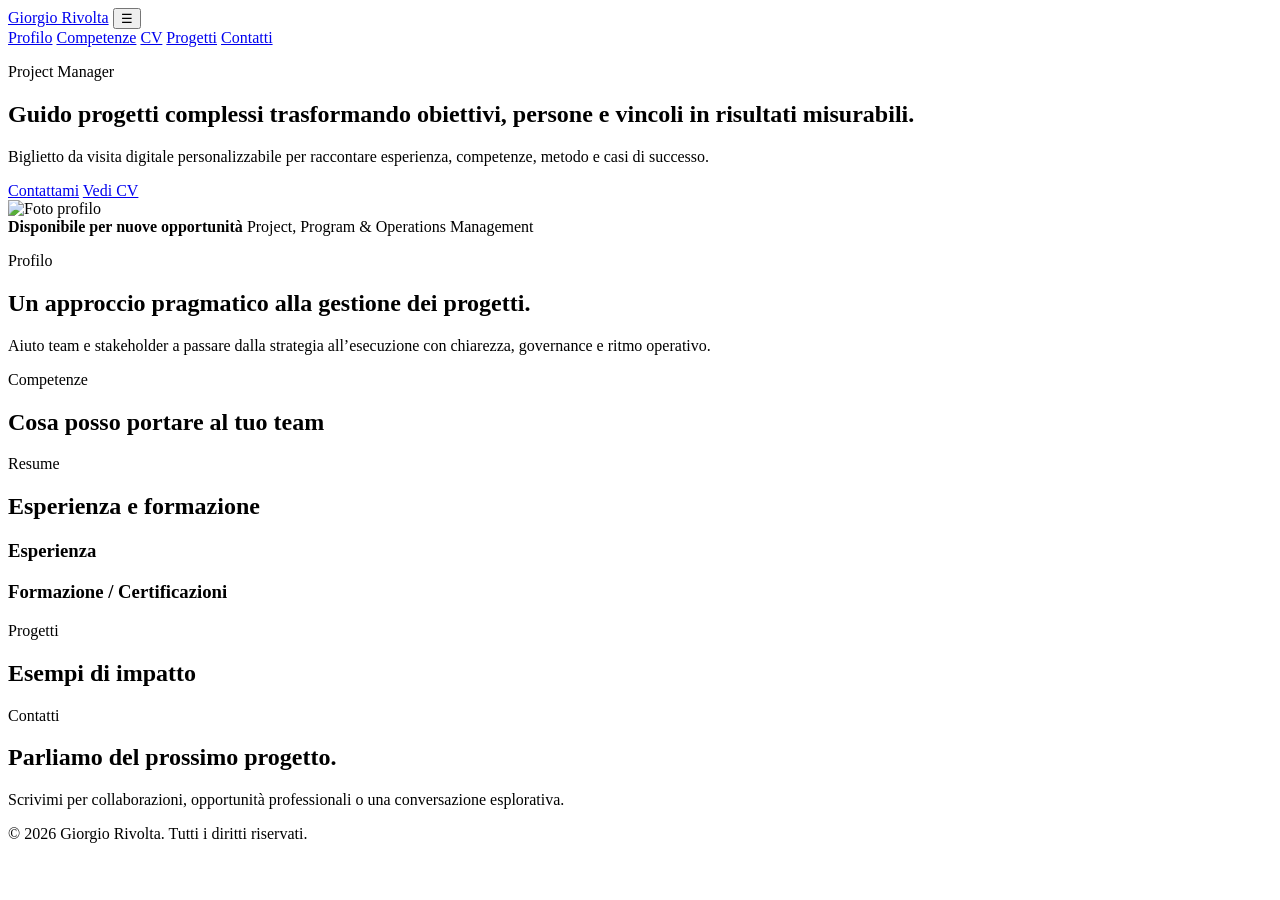
==== index.html @ a48841d0 "index" ====
<!doctype html>
<html lang="it">
<head>
  <meta charset="utf-8" />
  <meta name="viewport" content="width=device-width, initial-scale=1" />
  <meta name="description" content="Portfolio professionale e biglietto da visita digitale." />
  <title>Portfolio Professionale</title>
  <link rel="preconnect" href="https://fonts.googleapis.com">
  <link rel="preconnect" href="https://fonts.gstatic.com" crossorigin>
  <link href="https://fonts.googleapis.com/css2?family=Inter:wght@400;500;600;700;800&display=swap" rel="stylesheet">
  <link rel="stylesheet" href="assets/css/styles.css" />
</head>
<body>
  <header class="site-header">
    <a class="brand" href="#home" data-field="brandName">Giorgio Rivolta</a>
    <button class="nav-toggle" aria-label="Apri menu" aria-expanded="false">☰</button>
    <nav class="nav" aria-label="Navigazione principale">
      <a href="#about">Profilo</a>
      <a href="#services">Competenze</a>
      <a href="#resume">CV</a>
      <a href="#projects">Progetti</a>
      <a href="#contact">Contatti</a>
    </nav>
  </header>

  <main>
    <section id="home" class="hero section">
      <div class="hero-copy reveal">
        <p class="eyebrow" data-field="heroEyebrow">Project Manager</p>
        <h1 data-field="heroTitle">Guido progetti complessi trasformando obiettivi, persone e vincoli in risultati misurabili.</h1>
        <p class="hero-text" data-field="heroText">Biglietto da visita digitale personalizzabile per raccontare esperienza, competenze, metodo e casi di successo.</p>
        <div class="hero-actions">
          <a class="btn primary" href="#contact">Contattami</a>
          <a class="btn secondary" href="#resume">Vedi CV</a>
        </div>
      </div>
      <div class="hero-card reveal">
        <img id="profileImage" src="assets/img/profile.svg" alt="Foto profilo" />
        <div>
          <strong data-field="heroCardTitle">Disponibile per nuove opportunità</strong>
          <span data-field="heroCardSubtitle">Project, Program & Operations Management</span>
        </div>
      </div>
    </section>

    <section id="about" class="section split">
      <div class="section-heading reveal">
        <p class="eyebrow">Profilo</p>
        <h2 data-field="aboutTitle">Un approccio pragmatico alla gestione dei progetti.</h2>
      </div>
      <div class="content-card reveal">
        <p data-field="aboutText">Aiuto team e stakeholder a passare dalla strategia all’esecuzione con chiarezza, governance e ritmo operativo.</p>
        <div class="stats" id="stats"></div>
      </div>
    </section>

    <section id="services" class="section">
      <div class="section-heading center reveal">
        <p class="eyebrow">Competenze</p>
        <h2 data-field="servicesTitle">Cosa posso portare al tuo team</h2>
      </div>
      <div class="grid cards" id="servicesGrid"></div>
    </section>

    <section id="resume" class="section resume-section">
      <div class="section-heading center reveal">
        <p class="eyebrow">Resume</p>
        <h2 data-field="resumeTitle">Esperienza e formazione</h2>
      </div>
      <div class="resume-layout">
        <div>
          <h3>Esperienza</h3>
          <div class="timeline" id="experienceList"></div>
        </div>
        <div>
          <h3>Formazione / Certificazioni</h3>
          <div class="timeline" id="educationList"></div>
        </div>
      </div>
    </section>

    <section id="projects" class="section">
      <div class="section-heading center reveal">
        <p class="eyebrow">Progetti</p>
        <h2 data-field="projectsTitle">Esempi di impatto</h2>
      </div>
      <div class="grid project-grid" id="projectsGrid"></div>
    </section>

    <section id="contact" class="section contact-section">
      <div class="contact-card reveal">
        <p class="eyebrow">Contatti</p>
        <h2 data-field="contactTitle">Parliamo del prossimo progetto.</h2>
        <p data-field="contactText">Scrivimi per collaborazioni, opportunità professionali o una conversazione esplorativa.</p>
        <div class="contact-links" id="contactLinks"></div>
      </div>
    </section>
  </main>

  <footer>
    <span data-field="footerText">© 2026 Giorgio Rivolta. Tutti i diritti riservati.</span>
  </footer>

  <script src="assets/js/data.js"></script>
  <script src="assets/js/app.js"></script>
</body>
</html>
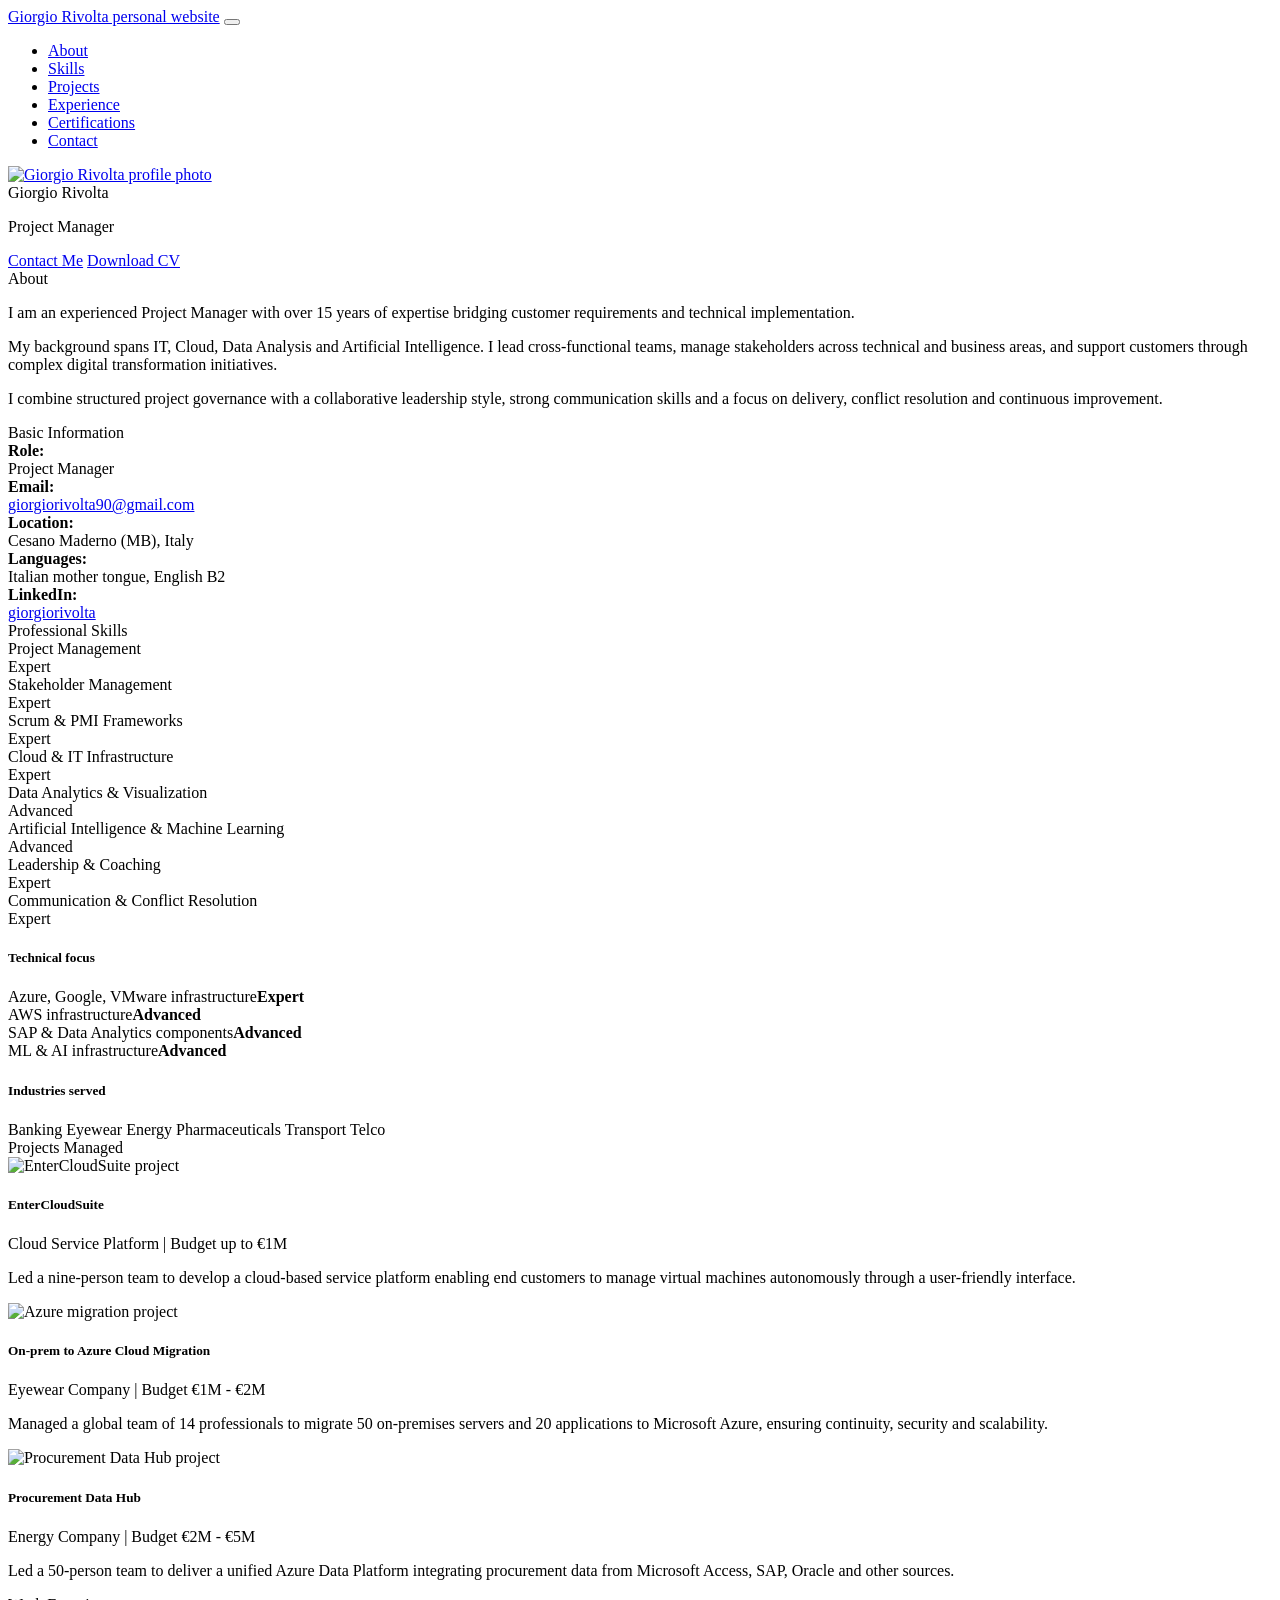
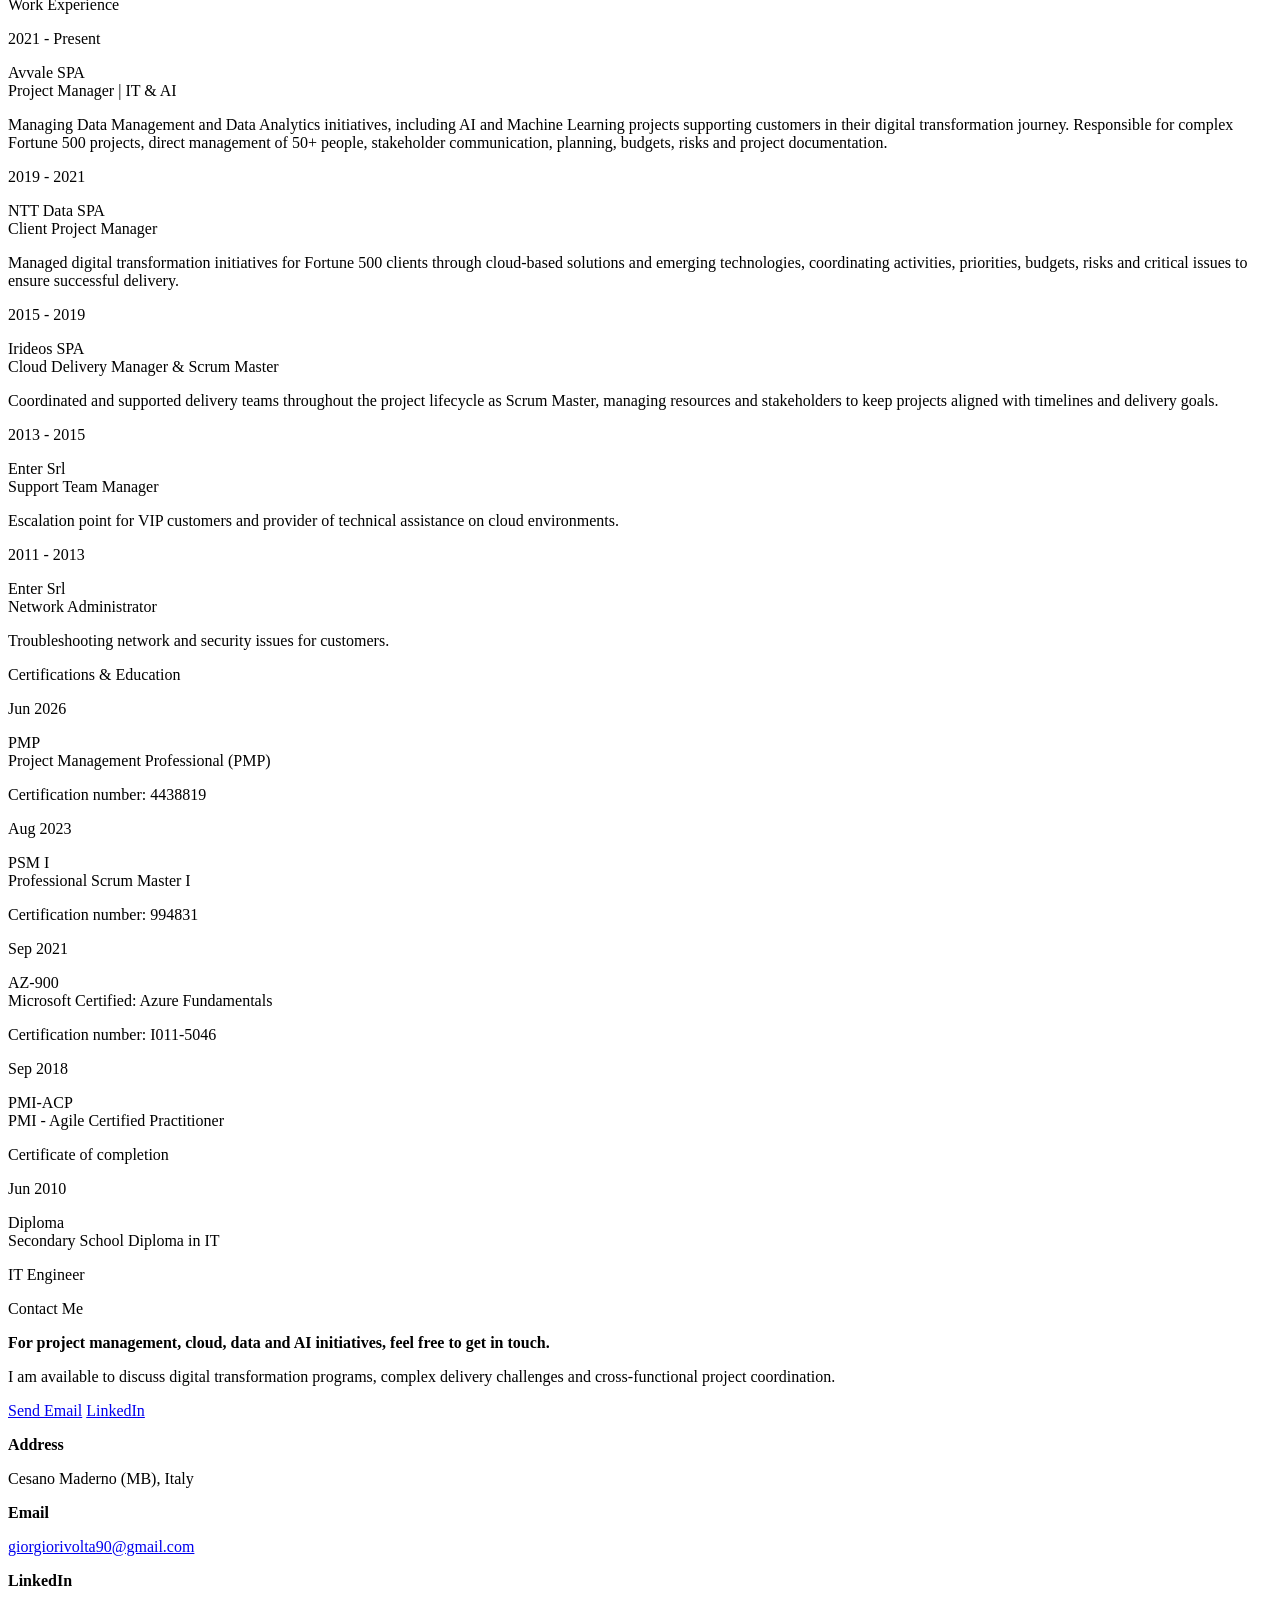
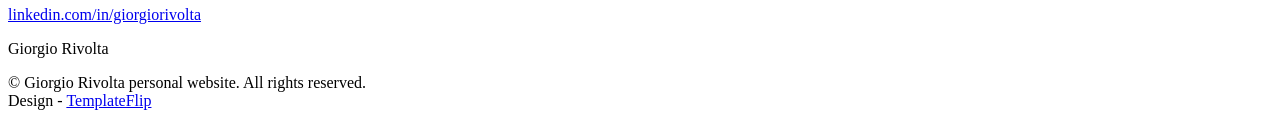
==== commit b02120eb: "Add files via upload" ====
--- a/index.html
+++ b/index.html
@@ -1,107 +1,248 @@
-<!doctype html>
-<html lang="it">
-<head>
-  <meta charset="utf-8" />
-  <meta name="viewport" content="width=device-width, initial-scale=1" />
-  <meta name="description" content="Portfolio professionale e biglietto da visita digitale." />
-  <title>Portfolio Professionale</title>
-  <link rel="preconnect" href="https://fonts.googleapis.com">
-  <link rel="preconnect" href="https://fonts.gstatic.com" crossorigin>
-  <link href="https://fonts.googleapis.com/css2?family=Inter:wght@400;500;600;700;800&display=swap" rel="stylesheet">
-  <link rel="stylesheet" href="assets/css/styles.css" />
-</head>
-<body>
-  <header class="site-header">
-    <a class="brand" href="#home" data-field="brandName">Giorgio Rivolta</a>
-    <button class="nav-toggle" aria-label="Apri menu" aria-expanded="false">☰</button>
-    <nav class="nav" aria-label="Navigazione principale">
-      <a href="#about">Profilo</a>
-      <a href="#services">Competenze</a>
-      <a href="#resume">CV</a>
-      <a href="#projects">Progetti</a>
-      <a href="#contact">Contatti</a>
-    </nav>
-  </header>
-
-  <main>
-    <section id="home" class="hero section">
-      <div class="hero-copy reveal">
-        <p class="eyebrow" data-field="heroEyebrow">Project Manager</p>
-        <h1 data-field="heroTitle">Guido progetti complessi trasformando obiettivi, persone e vincoli in risultati misurabili.</h1>
-        <p class="hero-text" data-field="heroText">Biglietto da visita digitale personalizzabile per raccontare esperienza, competenze, metodo e casi di successo.</p>
-        <div class="hero-actions">
-          <a class="btn primary" href="#contact">Contattami</a>
-          <a class="btn secondary" href="#resume">Vedi CV</a>
-        </div>
-      </div>
-      <div class="hero-card reveal">
-        <img id="profileImage" src="assets/img/profile.svg" alt="Foto profilo" />
-        <div>
-          <strong data-field="heroCardTitle">Disponibile per nuove opportunità</strong>
-          <span data-field="heroCardSubtitle">Project, Program & Operations Management</span>
-        </div>
-      </div>
-    </section>
-
-    <section id="about" class="section split">
-      <div class="section-heading reveal">
-        <p class="eyebrow">Profilo</p>
-        <h2 data-field="aboutTitle">Un approccio pragmatico alla gestione dei progetti.</h2>
-      </div>
-      <div class="content-card reveal">
-        <p data-field="aboutText">Aiuto team e stakeholder a passare dalla strategia all’esecuzione con chiarezza, governance e ritmo operativo.</p>
-        <div class="stats" id="stats"></div>
-      </div>
-    </section>
-
-    <section id="services" class="section">
-      <div class="section-heading center reveal">
-        <p class="eyebrow">Competenze</p>
-        <h2 data-field="servicesTitle">Cosa posso portare al tuo team</h2>
-      </div>
-      <div class="grid cards" id="servicesGrid"></div>
-    </section>
-
-    <section id="resume" class="section resume-section">
-      <div class="section-heading center reveal">
-        <p class="eyebrow">Resume</p>
-        <h2 data-field="resumeTitle">Esperienza e formazione</h2>
-      </div>
-      <div class="resume-layout">
-        <div>
-          <h3>Esperienza</h3>
-          <div class="timeline" id="experienceList"></div>
-        </div>
-        <div>
-          <h3>Formazione / Certificazioni</h3>
-          <div class="timeline" id="educationList"></div>
-        </div>
-      </div>
-    </section>
-
-    <section id="projects" class="section">
-      <div class="section-heading center reveal">
-        <p class="eyebrow">Progetti</p>
-        <h2 data-field="projectsTitle">Esempi di impatto</h2>
-      </div>
-      <div class="grid project-grid" id="projectsGrid"></div>
-    </section>
-
-    <section id="contact" class="section contact-section">
-      <div class="contact-card reveal">
-        <p class="eyebrow">Contatti</p>
-        <h2 data-field="contactTitle">Parliamo del prossimo progetto.</h2>
-        <p data-field="contactText">Scrivimi per collaborazioni, opportunità professionali o una conversazione esplorativa.</p>
-        <div class="contact-links" id="contactLinks"></div>
-      </div>
-    </section>
-  </main>
-
-  <footer>
-    <span data-field="footerText">© 2026 Giorgio Rivolta. Tutti i diritti riservati.</span>
-  </footer>
-
-  <script src="assets/js/data.js"></script>
-  <script src="assets/js/app.js"></script>
-</body>
+<!DOCTYPE html>
+<html lang="en-US">
+  <head>
+    <meta charset="UTF-8">
+    <meta http-equiv="X-UA-Compatible" content="IE=edge">
+    <meta name="viewport" content="width=device-width, initial-scale=1">
+    <title>Giorgio Rivolta personal website</title>
+    <meta name="description" content="Personal website and CV of Giorgio Rivolta, Project Manager with expertise in IT, Cloud, Data Analytics and AI projects.">
+    <link href="https://fonts.googleapis.com/css?family=Montserrat:400,700,200" rel="stylesheet">
+    <link href="https://maxcdn.bootstrapcdn.com/font-awesome/latest/css/font-awesome.min.css" rel="stylesheet">
+    <link href="css/aos.css?ver=1.1.0" rel="stylesheet">
+    <link href="css/bootstrap.min.css?ver=1.1.0" rel="stylesheet">
+    <link href="css/main.css?ver=1.1.0" rel="stylesheet">
+    <noscript>
+      <style type="text/css">
+        [data-aos] { opacity: 1 !important; transform: translate(0) scale(1) !important; }
+      </style>
+    </noscript>
+  </head>
+  <body id="top">
+    <header>
+      <div class="profile-page sidebar-collapse">
+        <nav class="navbar navbar-expand-lg fixed-top navbar-transparent bg-primary" color-on-scroll="400">
+          <div class="container">
+            <div class="navbar-translate"><a class="navbar-brand" href="#" rel="tooltip">Giorgio Rivolta personal website</a>
+              <button class="navbar-toggler navbar-toggler" type="button" data-toggle="collapse" data-target="#navigation" aria-controls="navigation" aria-expanded="false" aria-label="Toggle navigation"><span class="navbar-toggler-bar bar1"></span><span class="navbar-toggler-bar bar2"></span><span class="navbar-toggler-bar bar3"></span></button>
+            </div>
+            <div class="collapse navbar-collapse justify-content-end" id="navigation">
+              <ul class="navbar-nav">
+                <li class="nav-item"><a class="nav-link smooth-scroll" href="#about">About</a></li>
+                <li class="nav-item"><a class="nav-link smooth-scroll" href="#skill">Skills</a></li>
+                <li class="nav-item"><a class="nav-link smooth-scroll" href="#portfolio">Projects</a></li>
+                <li class="nav-item"><a class="nav-link smooth-scroll" href="#experience">Experience</a></li>
+                <li class="nav-item"><a class="nav-link smooth-scroll" href="#education">Certifications</a></li>
+                <li class="nav-item"><a class="nav-link smooth-scroll" href="#contact">Contact</a></li>
+              </ul>
+            </div>
+          </div>
+        </nav>
+      </div>
+    </header>
+    <div class="page-content">
+      <div>
+<div class="profile-page">
+  <div class="wrapper">
+    <div class="page-header page-header-small" filter-color="blue">
+      <div class="page-header-image" data-parallax="true" style="background-image: url('images/cc-bg-1.jpg')"></div>
+      <div class="container">
+        <div class="content-center">
+          <div class="cc-profile-image"><a href="https://www.linkedin.com/in/giorgiorivolta/" target="_blank"><img src="images/giorgio-rivolta-profile.png" alt="Giorgio Rivolta profile photo"/></a></div>
+          <div class="h2 title">Giorgio Rivolta</div>
+          <p class="category text-white">Project Manager</p>
+          <a class="btn btn-primary smooth-scroll mr-2" href="#contact" data-aos="zoom-in" data-aos-anchor="data-aos-anchor">Contact Me</a>
+          <a class="btn btn-primary" href="cv/CV_GiorgioRivolta.pdf" target="_blank" data-aos="zoom-in" data-aos-anchor="data-aos-anchor">Download CV</a>
+        </div>
+      </div>
+      <div class="section">
+        <div class="container">
+          <div class="button-container">
+            <a class="btn btn-default btn-round btn-lg btn-icon" href="https://www.linkedin.com/in/giorgiorivolta/" target="_blank" rel="tooltip" title="LinkedIn"><i class="fa fa-linkedin"></i></a>
+          </div>
+        </div>
+      </div>
+    </div>
+  </div>
+</div>
+<div class="section" id="about">
+  <div class="container">
+    <div class="card" data-aos="fade-up" data-aos-offset="10">
+      <div class="row">
+        <div class="col-lg-6 col-md-12">
+          <div class="card-body">
+            <div class="h4 mt-0 title">About</div>
+            <p>I am an experienced Project Manager with over 15 years of expertise bridging customer requirements and technical implementation.</p>
+            <p>My background spans IT, Cloud, Data Analysis and Artificial Intelligence. I lead cross-functional teams, manage stakeholders across technical and business areas, and support customers through complex digital transformation initiatives.</p>
+            <p>I combine structured project governance with a collaborative leadership style, strong communication skills and a focus on delivery, conflict resolution and continuous improvement.</p>
+          </div>
+        </div>
+        <div class="col-lg-6 col-md-12">
+          <div class="card-body">
+            <div class="h4 mt-0 title">Basic Information</div>
+            <div class="row"><div class="col-sm-4"><strong class="text-uppercase">Role:</strong></div><div class="col-sm-8">Project Manager</div></div>
+            <div class="row mt-3"><div class="col-sm-4"><strong class="text-uppercase">Email:</strong></div><div class="col-sm-8"><a href="mailto:giorgiorivolta90@gmail.com">giorgiorivolta90@gmail.com</a></div></div>
+            <div class="row mt-3"><div class="col-sm-4"><strong class="text-uppercase">Location:</strong></div><div class="col-sm-8">Cesano Maderno (MB), Italy</div></div>
+            <div class="row mt-3"><div class="col-sm-4"><strong class="text-uppercase">Languages:</strong></div><div class="col-sm-8">Italian mother tongue, English B2</div></div>
+            <div class="row mt-3"><div class="col-sm-4"><strong class="text-uppercase">LinkedIn:</strong></div><div class="col-sm-8"><a href="https://www.linkedin.com/in/giorgiorivolta/" target="_blank">giorgiorivolta</a></div></div>
+          </div>
+        </div>
+      </div>
+    </div>
+  </div>
+</div>
+<div class="section" id="skill">
+  <div class="container">
+    <div class="h4 text-center mb-4 title">Professional Skills</div>
+    <div class="card" data-aos="fade-up" data-aos-anchor-placement="top-bottom">
+      <div class="card-body">
+        <div class="row">
+          <div class="col-md-6"><div class="progress-container progress-primary"><span class="progress-badge">Project Management</span><div class="progress"><div class="progress-bar progress-bar-primary" data-aos="progress-full" data-aos-offset="10" data-aos-duration="2000" role="progressbar" aria-valuenow="95" aria-valuemin="0" aria-valuemax="100" style="width: 95%;"></div><span class="progress-value">Expert</span></div></div></div>
+          <div class="col-md-6"><div class="progress-container progress-primary"><span class="progress-badge">Stakeholder Management</span><div class="progress"><div class="progress-bar progress-bar-primary" data-aos="progress-full" data-aos-offset="10" data-aos-duration="2000" role="progressbar" aria-valuenow="95" aria-valuemin="0" aria-valuemax="100" style="width: 95%;"></div><span class="progress-value">Expert</span></div></div></div>
+        </div>
+        <div class="row">
+          <div class="col-md-6"><div class="progress-container progress-primary"><span class="progress-badge">Scrum &amp; PMI Frameworks</span><div class="progress"><div class="progress-bar progress-bar-primary" data-aos="progress-full" data-aos-offset="10" data-aos-duration="2000" role="progressbar" aria-valuenow="95" aria-valuemin="0" aria-valuemax="100" style="width: 95%;"></div><span class="progress-value">Expert</span></div></div></div>
+          <div class="col-md-6"><div class="progress-container progress-primary"><span class="progress-badge">Cloud &amp; IT Infrastructure</span><div class="progress"><div class="progress-bar progress-bar-primary" data-aos="progress-full" data-aos-offset="10" data-aos-duration="2000" role="progressbar" aria-valuenow="95" aria-valuemin="0" aria-valuemax="100" style="width: 95%;"></div><span class="progress-value">Expert</span></div></div></div>
+        </div>
+        <div class="row">
+          <div class="col-md-6"><div class="progress-container progress-primary"><span class="progress-badge">Data Analytics &amp; Visualization</span><div class="progress"><div class="progress-bar progress-bar-primary" data-aos="progress-full" data-aos-offset="10" data-aos-duration="2000" role="progressbar" aria-valuenow="85" aria-valuemin="0" aria-valuemax="100" style="width: 85%;"></div><span class="progress-value">Advanced</span></div></div></div>
+          <div class="col-md-6"><div class="progress-container progress-primary"><span class="progress-badge">Artificial Intelligence &amp; Machine Learning</span><div class="progress"><div class="progress-bar progress-bar-primary" data-aos="progress-full" data-aos-offset="10" data-aos-duration="2000" role="progressbar" aria-valuenow="82" aria-valuemin="0" aria-valuemax="100" style="width: 82%;"></div><span class="progress-value">Advanced</span></div></div></div>
+        </div>
+        <div class="row">
+          <div class="col-md-6"><div class="progress-container progress-primary"><span class="progress-badge">Leadership &amp; Coaching</span><div class="progress"><div class="progress-bar progress-bar-primary" data-aos="progress-full" data-aos-offset="10" data-aos-duration="2000" role="progressbar" aria-valuenow="92" aria-valuemin="0" aria-valuemax="100" style="width: 92%;"></div><span class="progress-value">Expert</span></div></div></div>
+          <div class="col-md-6"><div class="progress-container progress-primary"><span class="progress-badge">Communication &amp; Conflict Resolution</span><div class="progress"><div class="progress-bar progress-bar-primary" data-aos="progress-full" data-aos-offset="10" data-aos-duration="2000" role="progressbar" aria-valuenow="92" aria-valuemin="0" aria-valuemax="100" style="width: 92%;"></div><span class="progress-value">Expert</span></div></div></div>
+        </div>
+      </div>
+    </div>
+    <div class="card mt-4 focus-card" data-aos="fade-up" data-aos-anchor-placement="top-bottom">
+      <div class="card-body">
+        <div class="row">
+          <div class="col-md-7">
+            <h5 class="focus-title">Technical focus</h5>
+            <div class="focus-grid">
+              <div class="focus-item"><span>Azure, Google, VMware infrastructure</span><strong>Expert</strong></div>
+              <div class="focus-item"><span>AWS infrastructure</span><strong>Advanced</strong></div>
+              <div class="focus-item"><span>SAP &amp; Data Analytics components</span><strong>Advanced</strong></div>
+              <div class="focus-item"><span>ML &amp; AI infrastructure</span><strong>Advanced</strong></div>
+            </div>
+          </div>
+          <div class="col-md-5">
+            <h5 class="focus-title">Industries served</h5>
+            <div class="industry-tags">
+              <span>Banking</span>
+              <span>Eyewear</span>
+              <span>Energy</span>
+              <span>Pharmaceuticals</span>
+              <span>Transport</span>
+              <span>Telco</span>
+            </div>
+          </div>
+        </div>
+      </div>
+    </div>
+  </div>
+</div>
+<div class="section" id="portfolio">
+  <div class="container">
+    <div class="h4 text-center mb-4 title">Projects Managed</div>
+    <div class="row">
+      <div class="col-md-4">
+        <div class="card" data-aos="fade-up" data-aos-anchor-placement="top-bottom">
+          <img class="card-img-top" src="images/project-1.jpg" alt="EnterCloudSuite project">
+          <div class="card-body">
+            <h5 class="card-title">EnterCloudSuite</h5>
+            <p class="category">Cloud Service Platform | Budget up to €1M</p>
+            <p>Led a nine-person team to develop a cloud-based service platform enabling end customers to manage virtual machines autonomously through a user-friendly interface.</p>
+          </div>
+        </div>
+      </div>
+      <div class="col-md-4">
+        <div class="card" data-aos="fade-up" data-aos-anchor-placement="top-bottom">
+          <img class="card-img-top" src="images/project-2.jpg" alt="Azure migration project">
+          <div class="card-body">
+            <h5 class="card-title">On-prem to Azure Cloud Migration</h5>
+            <p class="category">Eyewear Company | Budget €1M - €2M</p>
+            <p>Managed a global team of 14 professionals to migrate 50 on-premises servers and 20 applications to Microsoft Azure, ensuring continuity, security and scalability.</p>
+          </div>
+        </div>
+      </div>
+      <div class="col-md-4">
+        <div class="card" data-aos="fade-up" data-aos-anchor-placement="top-bottom">
+          <img class="card-img-top" src="images/project-3.jpg" alt="Procurement Data Hub project">
+          <div class="card-body">
+            <h5 class="card-title">Procurement Data Hub</h5>
+            <p class="category">Energy Company | Budget €2M - €5M</p>
+            <p>Led a 50-person team to deliver a unified Azure Data Platform integrating procurement data from Microsoft Access, SAP, Oracle and other sources.</p>
+          </div>
+        </div>
+      </div>
+    </div>
+  </div>
+</div>
+<div class="section" id="experience">
+  <div class="container cc-experience">
+    <div class="h4 text-center mb-4 title">Work Experience</div>
+    <div class="card"><div class="row"><div class="col-md-3 bg-primary" data-aos="fade-right" data-aos-offset="50" data-aos-duration="500"><div class="card-body cc-experience-header"><p>2021 - Present</p><div class="h5">Avvale SPA</div></div></div><div class="col-md-9" data-aos="fade-left" data-aos-offset="50" data-aos-duration="500"><div class="card-body"><div class="h5">Project Manager | IT &amp; AI</div><p>Managing Data Management and Data Analytics initiatives, including AI and Machine Learning projects supporting customers in their digital transformation journey. Responsible for complex Fortune 500 projects, direct management of 50+ people, stakeholder communication, planning, budgets, risks and project documentation.</p></div></div></div></div>
+    <div class="card"><div class="row"><div class="col-md-3 bg-primary" data-aos="fade-right" data-aos-offset="50" data-aos-duration="500"><div class="card-body cc-experience-header"><p>2019 - 2021</p><div class="h5">NTT Data SPA</div></div></div><div class="col-md-9" data-aos="fade-left" data-aos-offset="50" data-aos-duration="500"><div class="card-body"><div class="h5">Client Project Manager</div><p>Managed digital transformation initiatives for Fortune 500 clients through cloud-based solutions and emerging technologies, coordinating activities, priorities, budgets, risks and critical issues to ensure successful delivery.</p></div></div></div></div>
+    <div class="card"><div class="row"><div class="col-md-3 bg-primary" data-aos="fade-right" data-aos-offset="50" data-aos-duration="500"><div class="card-body cc-experience-header"><p>2015 - 2019</p><div class="h5">Irideos SPA</div></div></div><div class="col-md-9" data-aos="fade-left" data-aos-offset="50" data-aos-duration="500"><div class="card-body"><div class="h5">Cloud Delivery Manager &amp; Scrum Master</div><p>Coordinated and supported delivery teams throughout the project lifecycle as Scrum Master, managing resources and stakeholders to keep projects aligned with timelines and delivery goals.</p></div></div></div></div>
+    <div class="card"><div class="row"><div class="col-md-3 bg-primary" data-aos="fade-right" data-aos-offset="50" data-aos-duration="500"><div class="card-body cc-experience-header"><p>2013 - 2015</p><div class="h5">Enter Srl</div></div></div><div class="col-md-9" data-aos="fade-left" data-aos-offset="50" data-aos-duration="500"><div class="card-body"><div class="h5">Support Team Manager</div><p>Escalation point for VIP customers and provider of technical assistance on cloud environments.</p></div></div></div></div>
+    <div class="card"><div class="row"><div class="col-md-3 bg-primary" data-aos="fade-right" data-aos-offset="50" data-aos-duration="500"><div class="card-body cc-experience-header"><p>2011 - 2013</p><div class="h5">Enter Srl</div></div></div><div class="col-md-9" data-aos="fade-left" data-aos-offset="50" data-aos-duration="500"><div class="card-body"><div class="h5">Network Administrator</div><p>Troubleshooting network and security issues for customers.</p></div></div></div></div>
+  </div>
+</div>
+<div class="section" id="education">
+  <div class="container cc-education">
+    <div class="h4 text-center mb-4 title">Certifications &amp; Education</div>
+    <div class="card"><div class="row"><div class="col-md-3 bg-primary" data-aos="fade-right" data-aos-offset="50" data-aos-duration="500"><div class="card-body cc-education-header"><p>Jun 2026</p><div class="h5">PMP</div></div></div><div class="col-md-9" data-aos="fade-left" data-aos-offset="50" data-aos-duration="500"><div class="card-body"><div class="h5">Project Management Professional (PMP)</div><p class="category">Certification number: 4438819</p></div></div></div></div>
+    <div class="card"><div class="row"><div class="col-md-3 bg-primary" data-aos="fade-right" data-aos-offset="50" data-aos-duration="500"><div class="card-body cc-education-header"><p>Aug 2023</p><div class="h5">PSM I</div></div></div><div class="col-md-9" data-aos="fade-left" data-aos-offset="50" data-aos-duration="500"><div class="card-body"><div class="h5">Professional Scrum Master I</div><p class="category">Certification number: 994831</p></div></div></div></div>
+    <div class="card"><div class="row"><div class="col-md-3 bg-primary" data-aos="fade-right" data-aos-offset="50" data-aos-duration="500"><div class="card-body cc-education-header"><p>Sep 2021</p><div class="h5">AZ-900</div></div></div><div class="col-md-9" data-aos="fade-left" data-aos-offset="50" data-aos-duration="500"><div class="card-body"><div class="h5">Microsoft Certified: Azure Fundamentals</div><p class="category">Certification number: I011-5046</p></div></div></div></div>
+    <div class="card"><div class="row"><div class="col-md-3 bg-primary" data-aos="fade-right" data-aos-offset="50" data-aos-duration="500"><div class="card-body cc-education-header"><p>Sep 2018</p><div class="h5">PMI-ACP</div></div></div><div class="col-md-9" data-aos="fade-left" data-aos-offset="50" data-aos-duration="500"><div class="card-body"><div class="h5">PMI - Agile Certified Practitioner</div><p class="category">Certificate of completion</p></div></div></div></div>
+    <div class="card"><div class="row"><div class="col-md-3 bg-primary" data-aos="fade-right" data-aos-offset="50" data-aos-duration="500"><div class="card-body cc-education-header"><p>Jun 2010</p><div class="h5">Diploma</div></div></div><div class="col-md-9" data-aos="fade-left" data-aos-offset="50" data-aos-duration="500"><div class="card-body"><div class="h5">Secondary School Diploma in IT</div><p class="category">IT Engineer</p></div></div></div></div>
+  </div>
+</div>
+<div class="section" id="contact">
+  <div class="cc-contact-information" style="background-image: url('images/staticmap.png')">
+    <div class="container">
+      <div class="cc-contact">
+        <div class="row">
+          <div class="col-md-9">
+            <div class="card mb-0" data-aos="zoom-in">
+              <div class="h4 text-center title">Contact Me</div>
+              <div class="row">
+                <div class="col-md-6">
+                  <div class="card-body">
+                    <p><strong>For project management, cloud, data and AI initiatives, feel free to get in touch.</strong></p>
+                    <p>I am available to discuss digital transformation programs, complex delivery challenges and cross-functional project coordination.</p>
+                    <a class="btn btn-primary" href="mailto:giorgiorivolta90@gmail.com">Send Email</a>
+                    <a class="btn btn-primary" href="https://www.linkedin.com/in/giorgiorivolta/" target="_blank"><i class="fa fa-linkedin"></i> LinkedIn</a>
+                  </div>
+                </div>
+                <div class="col-md-6">
+                  <div class="card-body">
+                    <p class="mb-0"><strong>Address</strong></p><p class="pb-2">Cesano Maderno (MB), Italy</p>
+                    <p class="mb-0"><strong>Email</strong></p><p><a href="mailto:giorgiorivolta90@gmail.com">giorgiorivolta90@gmail.com</a></p>
+                    <p class="mb-0"><strong>LinkedIn</strong></p><p><a href="https://www.linkedin.com/in/giorgiorivolta/" target="_blank">linkedin.com/in/giorgiorivolta</a></p>
+                  </div>
+                </div>
+              </div>
+            </div>
+          </div>
+        </div>
+      </div>
+    </div>
+  </div>
+</div></div>
+    </div>
+    <footer class="footer">
+      <div class="container text-center"><a class="btn btn-link" href="https://www.linkedin.com/in/giorgiorivolta/" target="_blank"><i class="fa fa-linkedin fa-2x" aria-hidden="true"></i></a></div>
+      <div class="h4 title text-center">Giorgio Rivolta</div>
+      <div class="text-center text-muted">
+        <p>&copy; Giorgio Rivolta personal website. All rights reserved.<br>Design - <a class="credit" href="https://templateflip.com" target="_blank">TemplateFlip</a></p>
+      </div>
+    </footer>
+    <script src="js/core/jquery.3.2.1.min.js?ver=1.1.0"></script>
+    <script src="js/core/popper.min.js?ver=1.1.0"></script>
+    <script src="js/core/bootstrap.min.js?ver=1.1.0"></script>
+    <script src="js/now-ui-kit.js?ver=1.1.0"></script>
+    <script src="js/aos.js?ver=1.1.0"></script>
+    <script src="scripts/main.js?ver=1.1.0"></script>
+  </body>
 </html>
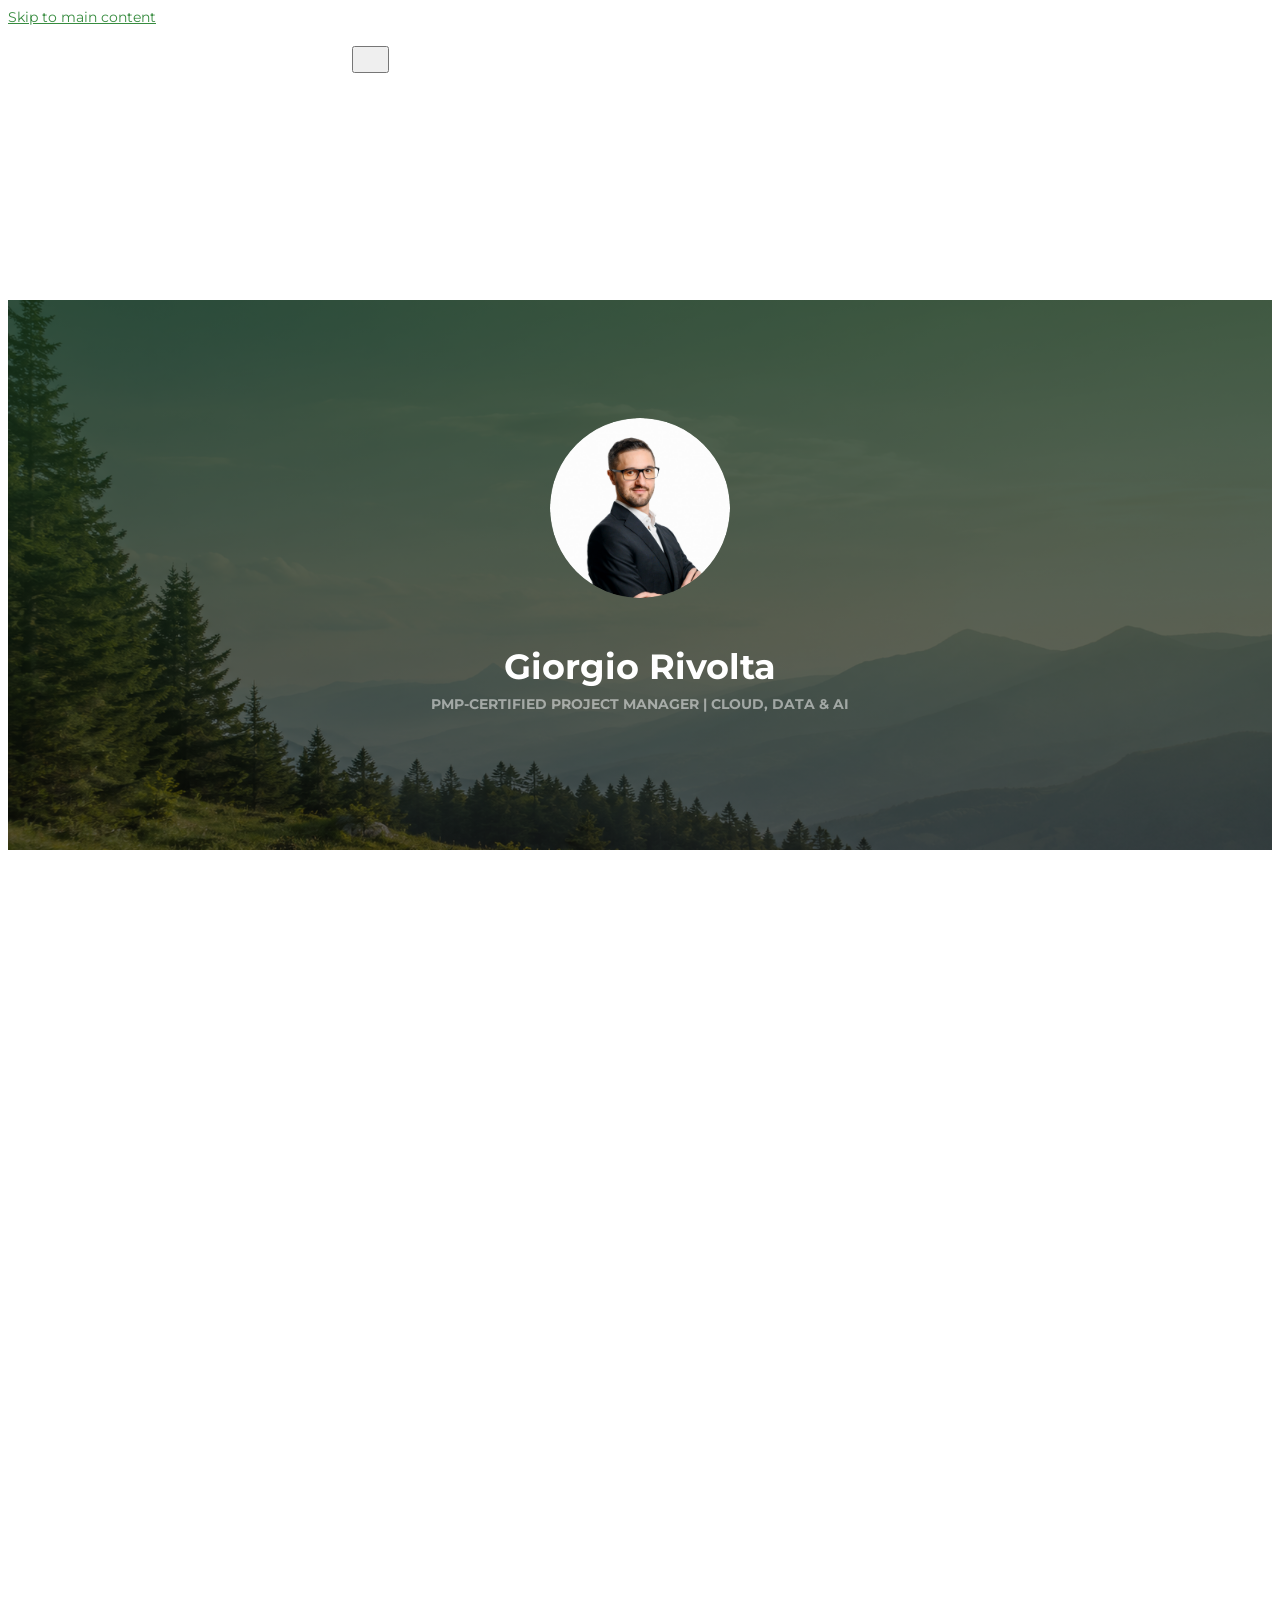
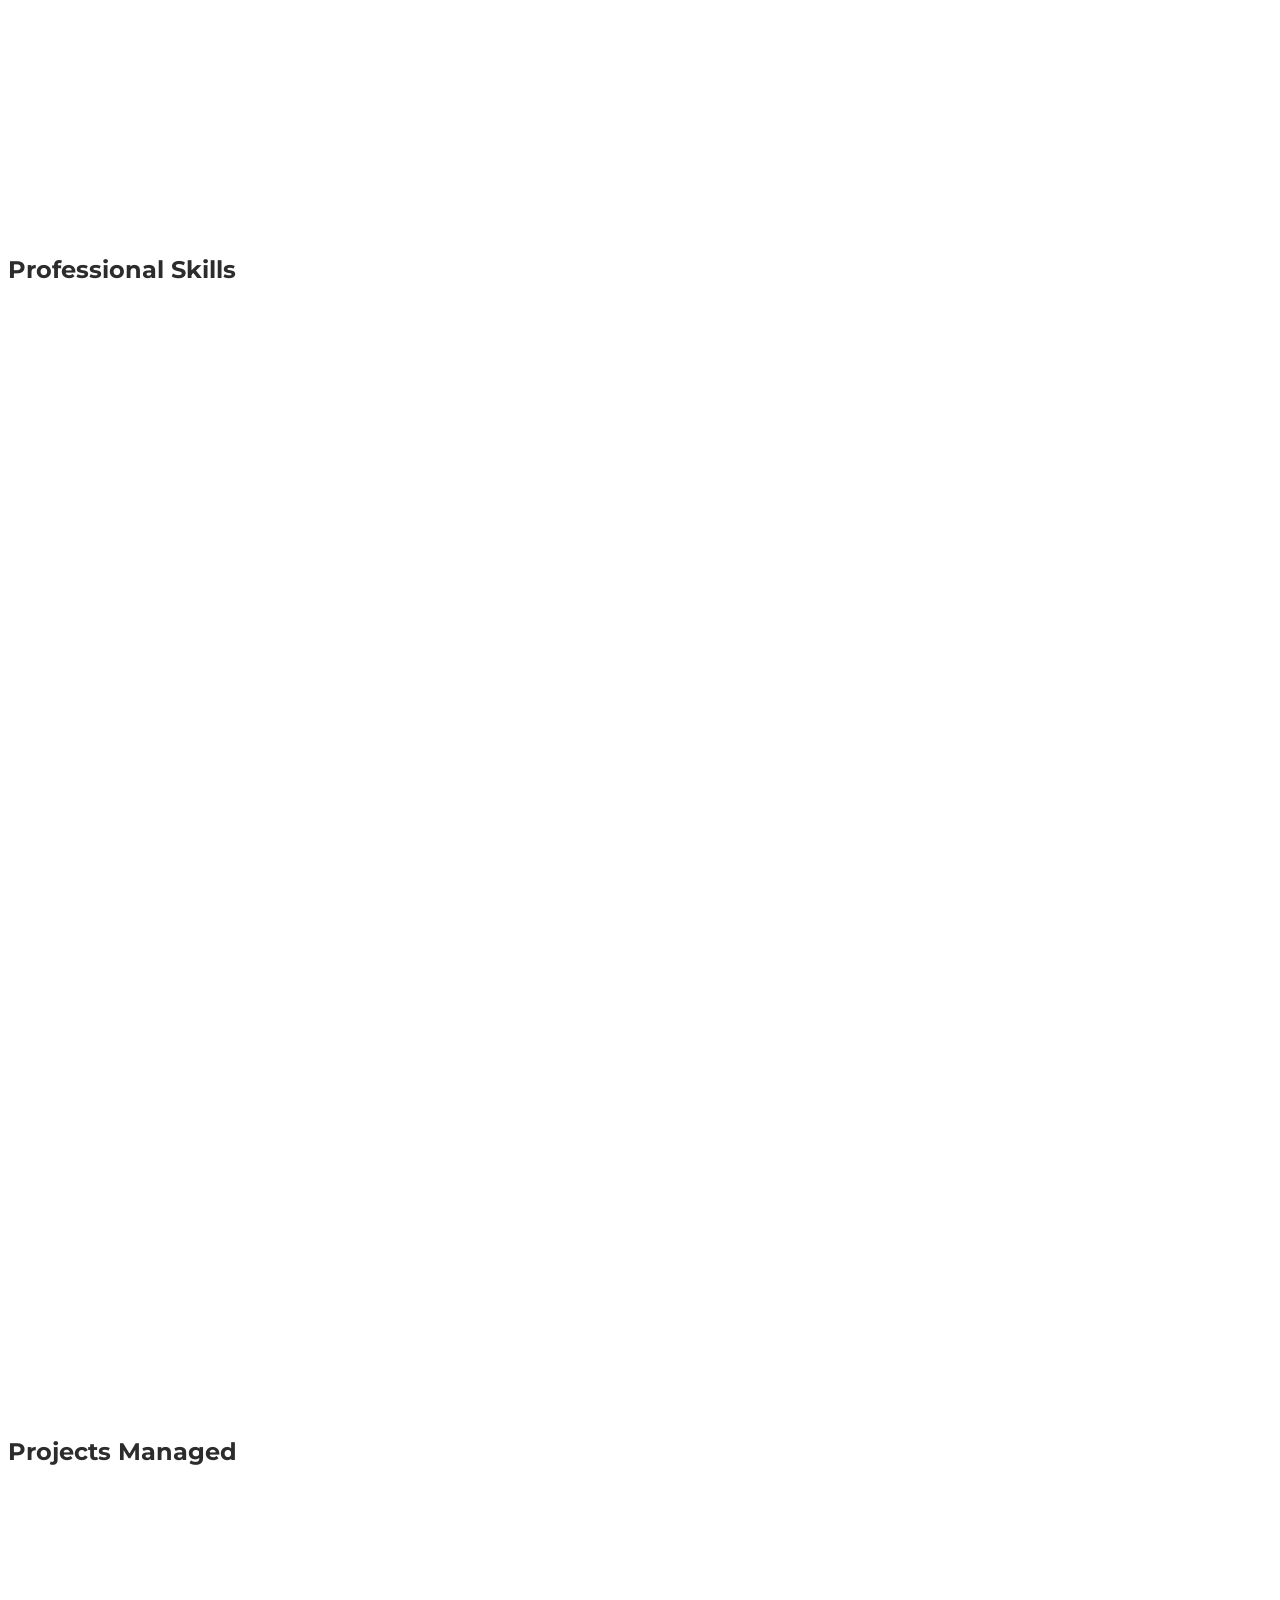
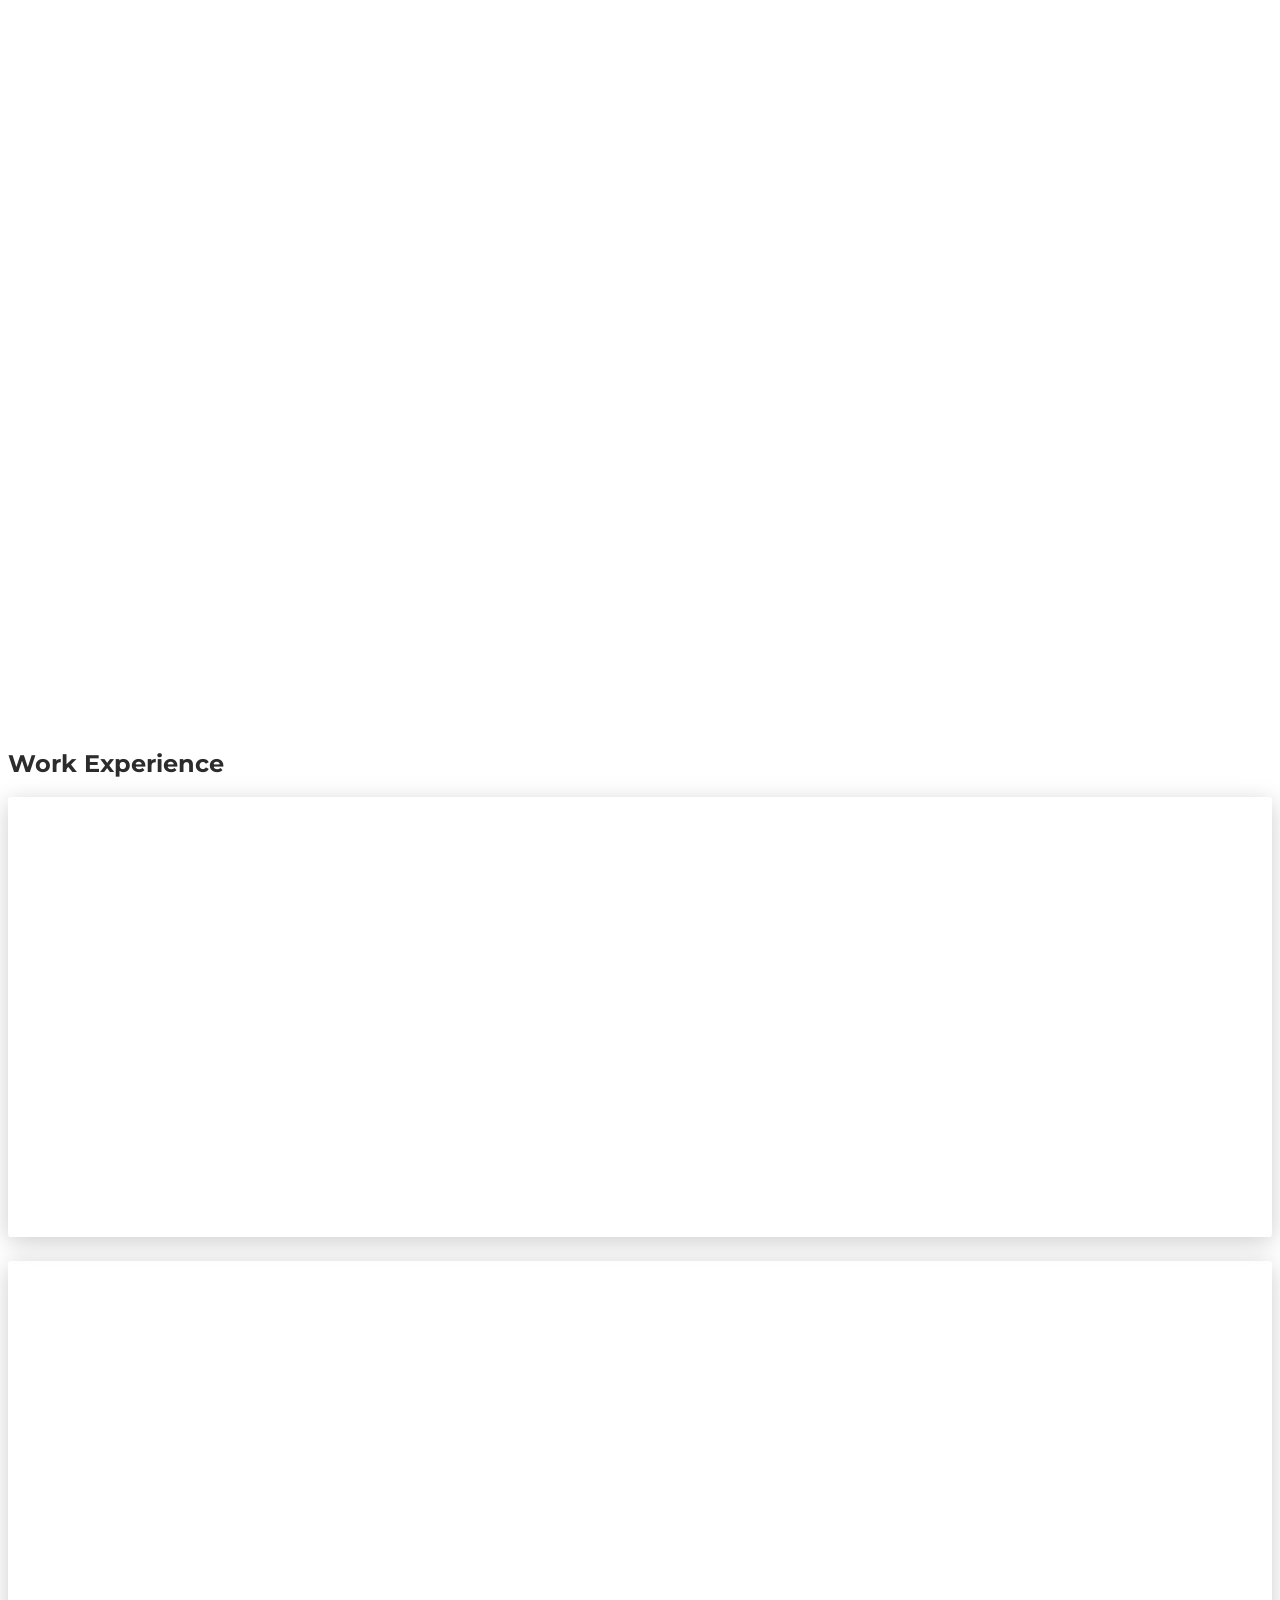
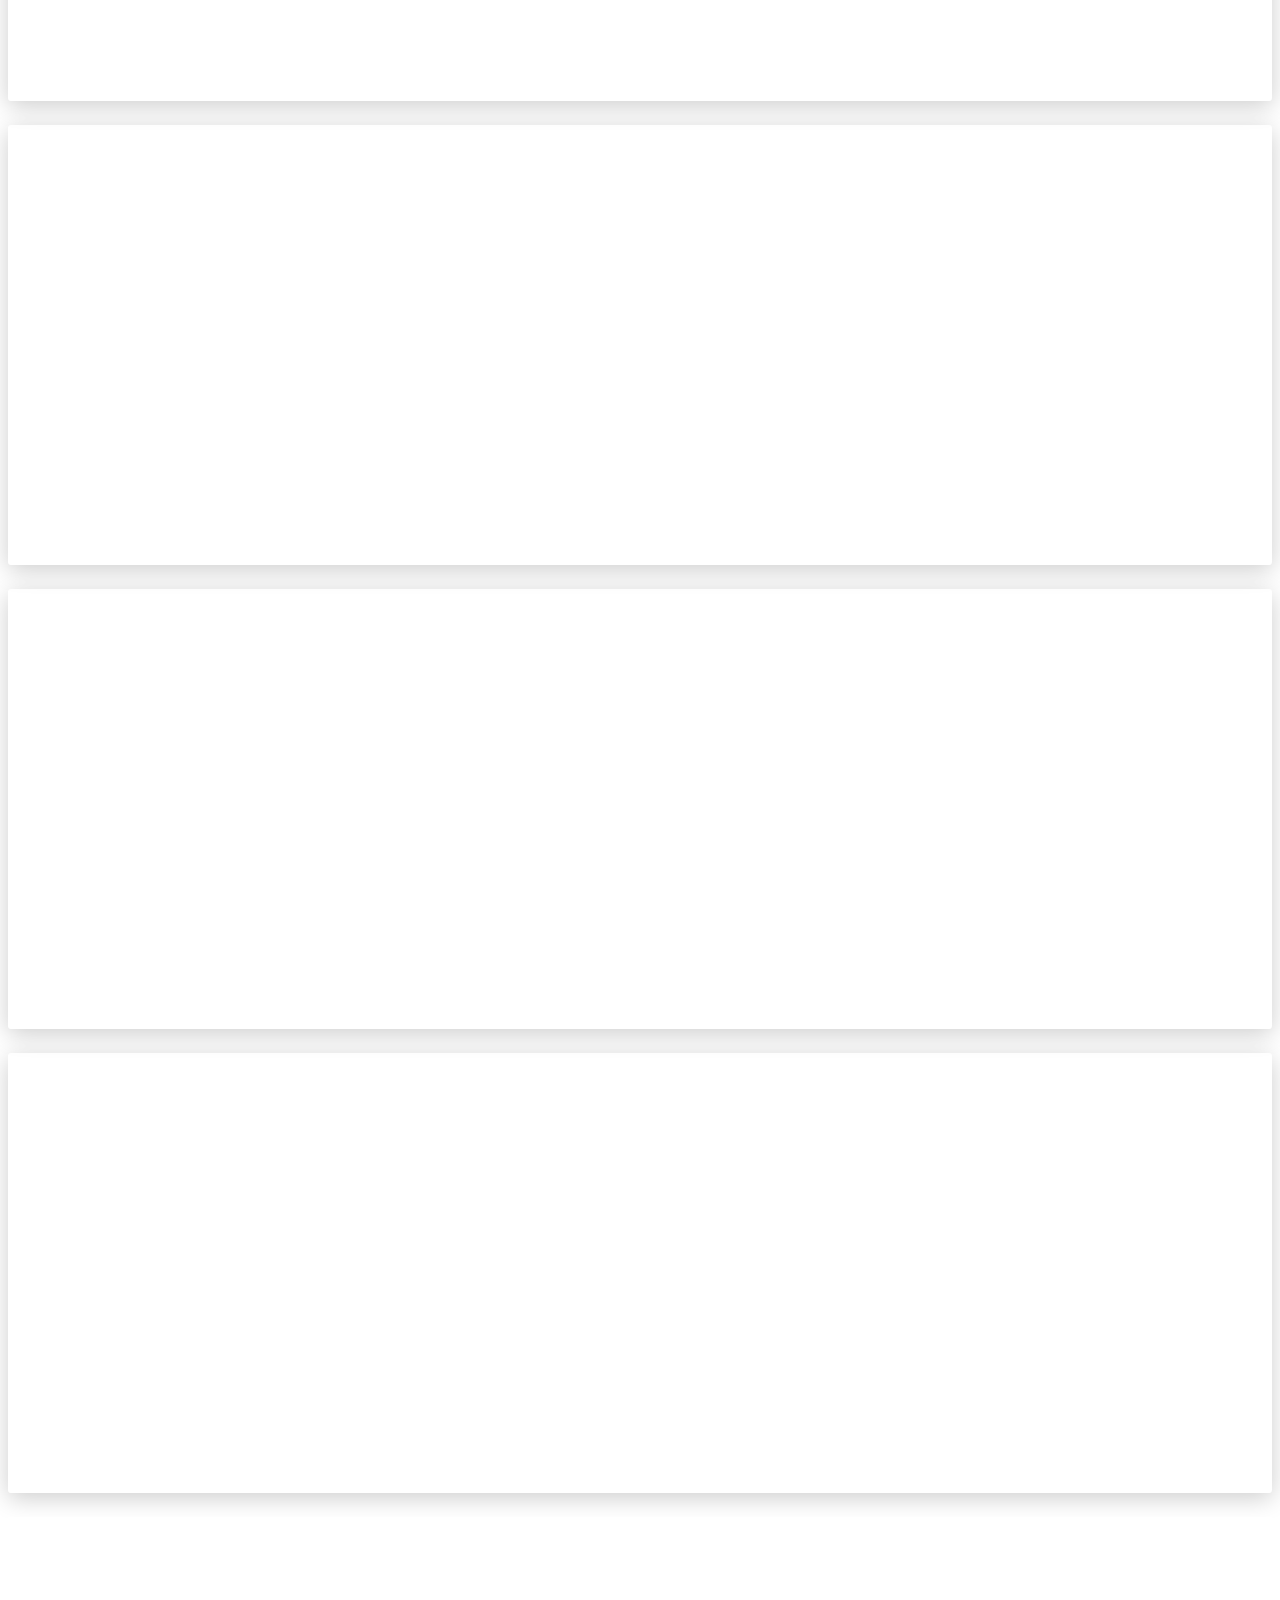
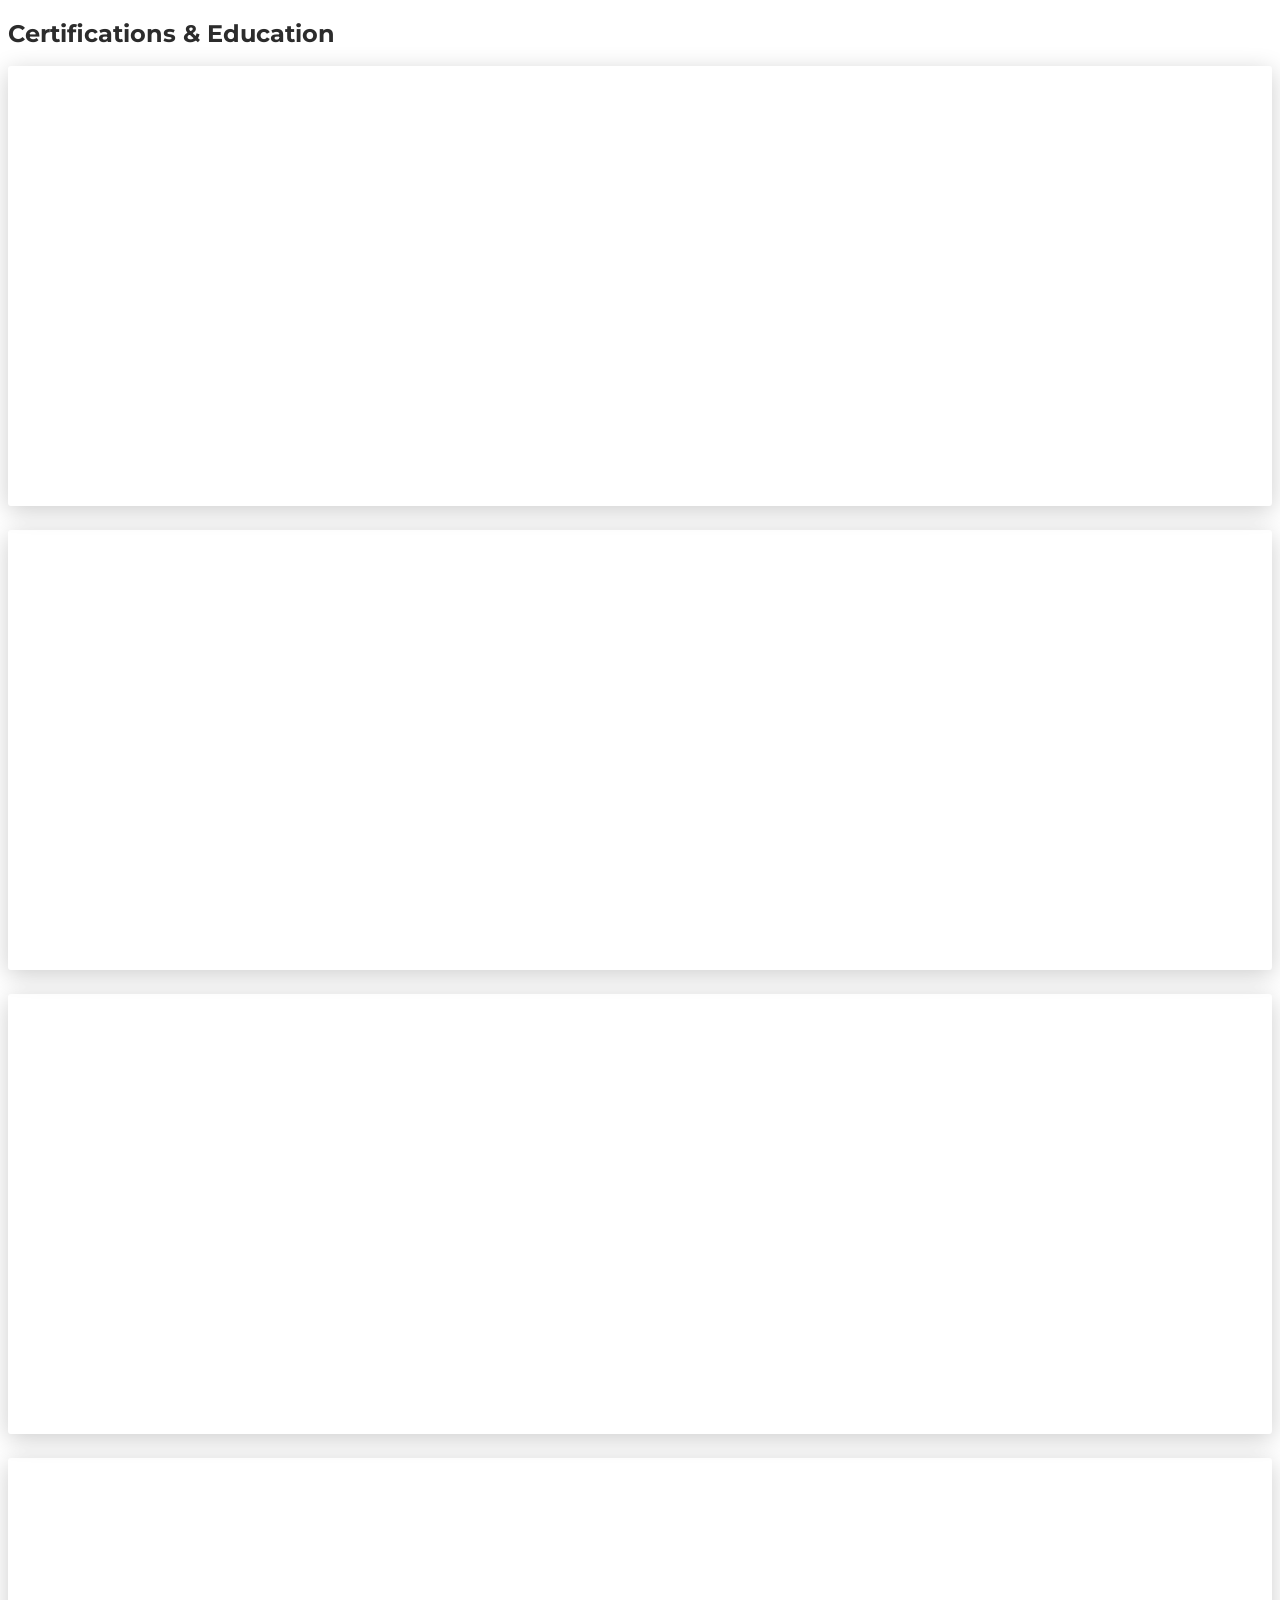
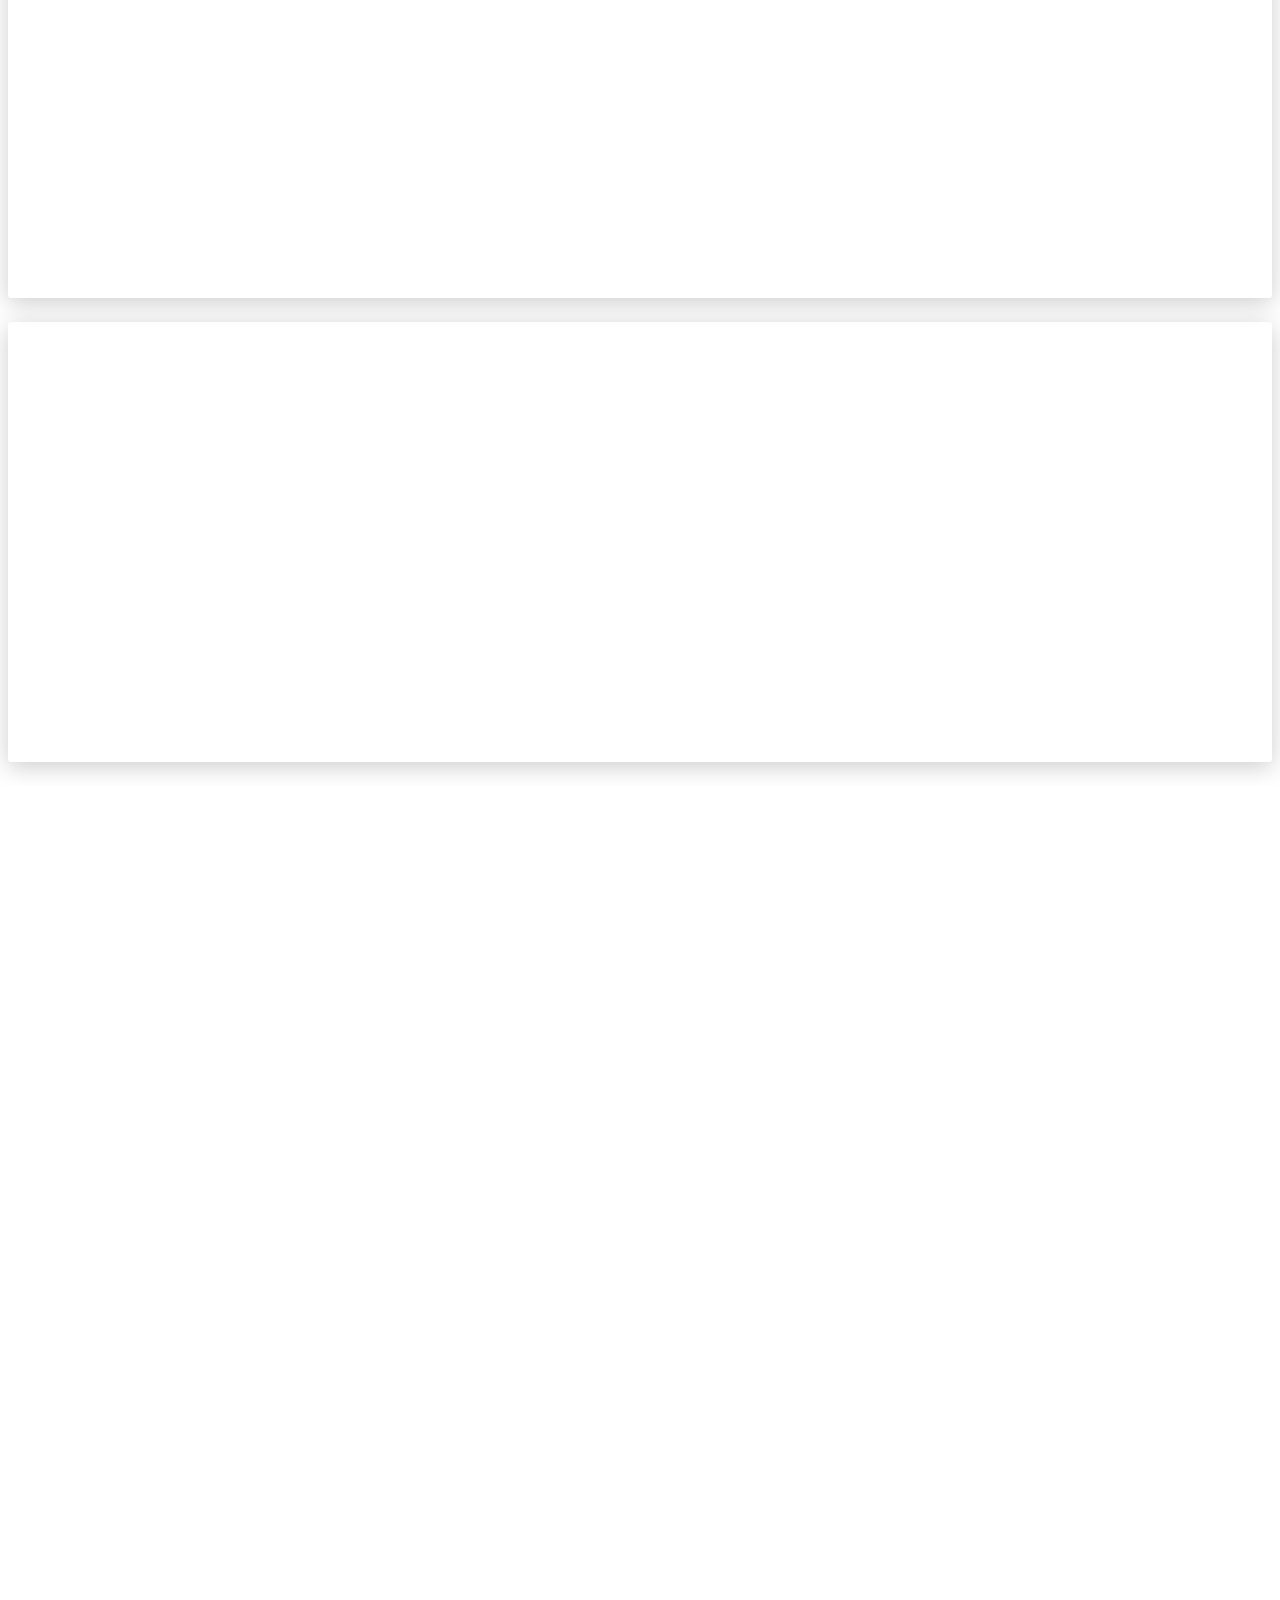
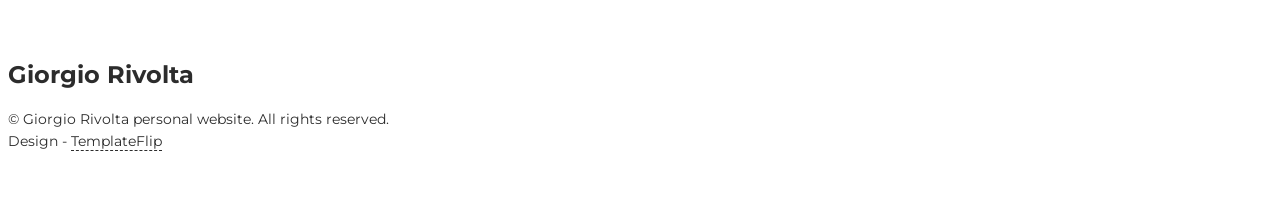
==== commit 1689db2d: "Update index.html" ====
--- a/index.html
+++ b/index.html
@@ -1,23 +1,225 @@
 <!DOCTYPE html>
-<html lang="en-US">
+<html lang="en">
   <head>
     <meta charset="UTF-8">
     <meta http-equiv="X-UA-Compatible" content="IE=edge">
     <meta name="viewport" content="width=device-width, initial-scale=1">
-    <title>Giorgio Rivolta personal website</title>
-    <meta name="description" content="Personal website and CV of Giorgio Rivolta, Project Manager with expertise in IT, Cloud, Data Analytics and AI projects.">
-    <link href="https://fonts.googleapis.com/css?family=Montserrat:400,700,200" rel="stylesheet">
+
+    <title>Giorgio Rivolta | Project Manager PMP | Cloud, Data &amp; AI</title>
+    <meta name="description" content="Giorgio Rivolta is a PMP-certified Project Manager with over 15 years of experience leading complex IT, Cloud, Data Analytics, Artificial Intelligence and digital transformation projects for international organizations.">
+    <meta name="author" content="Giorgio Rivolta">
+    <meta name="robots" content="index, follow, max-image-preview:large, max-snippet:-1, max-video-preview:-1">
+    <meta name="googlebot" content="index, follow, max-image-preview:large, max-snippet:-1, max-video-preview:-1">
+    <meta name="bingbot" content="index, follow, max-image-preview:large, max-snippet:-1, max-video-preview:-1">
+    <meta name="theme-color" content="#378c3f">
+    <meta name="color-scheme" content="light">
+    <meta name="referrer" content="strict-origin-when-cross-origin">
+
+    <link rel="canonical" href="https://giorgio.rivolta.pro/">
+    <link rel="alternate" hreflang="en" href="https://giorgio.rivolta.pro/">
+    <link rel="alternate" hreflang="x-default" href="https://giorgio.rivolta.pro/">
+    <link rel="icon" href="favicon.ico" sizes="any">
+    <link rel="home" href="https://giorgio.rivolta.pro/">
+
+    <!-- Open Graph / LinkedIn -->
+    <meta property="og:type" content="profile">
+    <meta property="og:url" content="https://giorgio.rivolta.pro/">
+    <meta property="og:site_name" content="Giorgio Rivolta">
+    <meta property="og:title" content="Giorgio Rivolta | Project Manager PMP | Cloud, Data &amp; AI">
+    <meta property="og:description" content="PMP-certified Project Manager with over 15 years of experience in IT, Cloud, Data Analytics, Artificial Intelligence and digital transformation.">
+    <meta property="og:image" content="https://giorgio.rivolta.pro/images/giorgio-rivolta-profile.png">
+    <meta property="og:image:alt" content="Giorgio Rivolta, PMP-certified Project Manager">
+    <meta property="og:locale" content="en_GB">
+    <meta property="profile:first_name" content="Giorgio">
+    <meta property="profile:last_name" content="Rivolta">
+    <meta property="profile:username" content="giorgiorivolta">
+
+    <!-- Social preview -->
+    <meta name="twitter:card" content="summary">
+    <meta name="twitter:title" content="Giorgio Rivolta | Project Manager PMP">
+    <meta name="twitter:description" content="Project Manager specialised in Cloud, Data Analytics, AI and digital transformation.">
+    <meta name="twitter:image" content="https://giorgio.rivolta.pro/images/giorgio-rivolta-profile.png">
+    <meta name="twitter:image:alt" content="Giorgio Rivolta, Project Manager">
+
+    <!-- Structured data for search engines and AI-powered search -->
+    <script type="application/ld+json">
+    {
+      "@context": "https://schema.org",
+      "@graph": [
+        {
+          "@type": "WebSite",
+          "@id": "https://giorgio.rivolta.pro/#website",
+          "url": "https://giorgio.rivolta.pro/",
+          "name": "Giorgio Rivolta personal website",
+          "description": "Professional profile and project portfolio of Giorgio Rivolta, PMP-certified Project Manager.",
+          "inLanguage": "en",
+          "publisher": {
+            "@id": "https://giorgio.rivolta.pro/#person"
+          }
+        },
+        {
+          "@type": "ProfilePage",
+          "@id": "https://giorgio.rivolta.pro/#profile",
+          "url": "https://giorgio.rivolta.pro/",
+          "name": "Giorgio Rivolta | Project Manager",
+          "description": "Professional profile, experience, certifications and selected projects of Giorgio Rivolta.",
+          "isPartOf": {
+            "@id": "https://giorgio.rivolta.pro/#website"
+          },
+          "mainEntity": {
+            "@id": "https://giorgio.rivolta.pro/#person"
+          },
+          "inLanguage": "en",
+          "dateModified": "2026-07-22"
+        },
+        {
+          "@type": "Person",
+          "@id": "https://giorgio.rivolta.pro/#person",
+          "name": "Giorgio Rivolta",
+          "givenName": "Giorgio",
+          "familyName": "Rivolta",
+          "url": "https://giorgio.rivolta.pro/",
+          "image": {
+            "@type": "ImageObject",
+            "url": "https://giorgio.rivolta.pro/images/giorgio-rivolta-profile.png",
+            "caption": "Giorgio Rivolta, Project Manager"
+          },
+          "jobTitle": "Project Manager",
+          "description": "PMP-certified Project Manager with over 15 years of experience managing complex IT, Cloud, Data Analytics, Artificial Intelligence and digital transformation initiatives.",
+          "email": "mailto:giorgiorivolta90@gmail.com",
+          "sameAs": [
+            "https://www.linkedin.com/in/giorgiorivolta/",
+            "https://github.com/grivolta"
+          ],
+          "worksFor": {
+            "@type": "Organization",
+            "name": "Avvale"
+          },
+          "address": {
+            "@type": "PostalAddress",
+            "addressLocality": "Cesano Maderno",
+            "addressRegion": "Lombardy",
+            "addressCountry": "IT"
+          },
+          "knowsLanguage": [
+            {
+              "@type": "Language",
+              "name": "Italian"
+            },
+            {
+              "@type": "Language",
+              "name": "English"
+            }
+          ],
+          "knowsAbout": [
+            "Project Management",
+            "PMP",
+            "PMI frameworks",
+            "Scrum",
+            "Stakeholder Management",
+            "People Management",
+            "Cloud Computing",
+            "Microsoft Azure",
+            "Google Cloud",
+            "Amazon Web Services",
+            "VMware",
+            "SAP",
+            "Data Analytics",
+            "Data Visualization",
+            "Artificial Intelligence",
+            "Machine Learning",
+            "Digital Transformation",
+            "IT Infrastructure"
+          ],
+          "hasCredential": [
+            {
+              "@type": "EducationalOccupationalCredential",
+              "name": "Project Management Professional (PMP)",
+              "credentialCategory": "Professional certification",
+              "recognizedBy": {
+                "@type": "Organization",
+                "name": "Project Management Institute"
+              },
+              "identifier": "4438819"
+            },
+            {
+              "@type": "EducationalOccupationalCredential",
+              "name": "Professional Scrum Master I (PSM I)",
+              "credentialCategory": "Professional certification",
+              "recognizedBy": {
+                "@type": "Organization",
+                "name": "Scrum.org"
+              },
+              "identifier": "994831"
+            },
+            {
+              "@type": "EducationalOccupationalCredential",
+              "name": "Microsoft Certified: Azure Fundamentals",
+              "credentialCategory": "Professional certification",
+              "recognizedBy": {
+                "@type": "Organization",
+                "name": "Microsoft"
+              },
+              "identifier": "I011-5046"
+            }
+          ]
+        },
+        {
+          "@type": "ItemList",
+          "@id": "https://giorgio.rivolta.pro/#projects",
+          "name": "Selected projects managed by Giorgio Rivolta",
+          "numberOfItems": 3,
+          "itemListElement": [
+            {
+              "@type": "ListItem",
+              "position": 1,
+              "item": {
+                "@type": "Project",
+                "name": "EnterCloudSuite",
+                "description": "Cloud service platform developed with a nine-person team, enabling customers to manage virtual machines through a user-friendly interface."
+              }
+            },
+            {
+              "@type": "ListItem",
+              "position": 2,
+              "item": {
+                "@type": "Project",
+                "name": "On-prem to Azure Cloud Migration",
+                "description": "Migration of 50 on-premises servers and 20 applications to Microsoft Azure, managed with a global team of 14 professionals."
+              }
+            },
+            {
+              "@type": "ListItem",
+              "position": 3,
+              "item": {
+                "@type": "Project",
+                "name": "Procurement Data Hub",
+                "description": "Azure Data Platform integrating procurement data from SAP, Oracle, Microsoft Access and other sources, delivered with a 50-person team."
+              }
+            }
+          ]
+        }
+      ]
+    }
+    </script>
+
+    <link rel="preconnect" href="https://fonts.googleapis.com">
+    <link rel="preconnect" href="https://fonts.gstatic.com" crossorigin>
+    <link rel="preconnect" href="https://maxcdn.bootstrapcdn.com">
+    <link href="https://fonts.googleapis.com/css?family=Montserrat:400,700,200&amp;display=swap" rel="stylesheet">
     <link href="https://maxcdn.bootstrapcdn.com/font-awesome/latest/css/font-awesome.min.css" rel="stylesheet">
     <link href="css/aos.css?ver=1.1.0" rel="stylesheet">
     <link href="css/bootstrap.min.css?ver=1.1.0" rel="stylesheet">
     <link href="css/main.css?ver=1.1.0" rel="stylesheet">
+
     <noscript>
-      <style type="text/css">
+      <style>
         [data-aos] { opacity: 1 !important; transform: translate(0) scale(1) !important; }
       </style>
     </noscript>
   </head>
   <body id="top">
+    <a class="sr-only sr-only-focusable" href="#main-content">Skip to main content</a>
     <header>
       <div class="profile-page sidebar-collapse">
         <nav class="navbar navbar-expand-lg fixed-top navbar-transparent bg-primary" color-on-scroll="400">
@@ -39,7 +241,7 @@
         </nav>
       </div>
     </header>
-    <div class="page-content">
+    <main class="page-content" id="main-content">
       <div>
 <div class="profile-page">
   <div class="wrapper">
@@ -47,17 +249,17 @@
       <div class="page-header-image" data-parallax="true" style="background-image: url('images/cc-bg-1.jpg')"></div>
       <div class="container">
         <div class="content-center">
-          <div class="cc-profile-image"><a href="https://www.linkedin.com/in/giorgiorivolta/" target="_blank"><img src="images/giorgio-rivolta-profile.png" alt="Giorgio Rivolta profile photo"/></a></div>
-          <div class="h2 title">Giorgio Rivolta</div>
-          <p class="category text-white">Project Manager</p>
+          <div class="cc-profile-image"><a href="https://www.linkedin.com/in/giorgiorivolta/" target="_blank" rel="me noopener noreferrer" rel="me noopener noreferrer" aria-label="View Giorgio Rivolta on LinkedIn"><img src="images/giorgio-rivolta-profile.png" alt="Giorgio Rivolta, PMP-certified Project Manager" width="180" height="180" fetchpriority="high"></a></div>
+          <h1 class="h2 title">Giorgio Rivolta</h1>
+          <p class="category text-white">PMP-Certified Project Manager | Cloud, Data &amp; AI</p>
           <a class="btn btn-primary smooth-scroll mr-2" href="#contact" data-aos="zoom-in" data-aos-anchor="data-aos-anchor">Contact Me</a>
-          <a class="btn btn-primary" href="cv/CV_GiorgioRivolta.pdf" target="_blank" data-aos="zoom-in" data-aos-anchor="data-aos-anchor">Download CV</a>
+          <a class="btn btn-primary" href="cv/CV_GiorgioRivolta.pdf" target="_blank" rel="noopener" aria-label="Download Giorgio Rivolta CV in PDF format" data-aos="zoom-in" data-aos-anchor="data-aos-anchor">Download CV</a>
         </div>
       </div>
       <div class="section">
         <div class="container">
           <div class="button-container">
-            <a class="btn btn-default btn-round btn-lg btn-icon" href="https://www.linkedin.com/in/giorgiorivolta/" target="_blank" rel="tooltip" title="LinkedIn"><i class="fa fa-linkedin"></i></a>
+            <a class="btn btn-default btn-round btn-lg btn-icon" href="https://www.linkedin.com/in/giorgiorivolta/" target="_blank" rel="me noopener noreferrer" rel="tooltip" title="LinkedIn" aria-label="View Giorgio Rivolta on LinkedIn"><i class="fa fa-linkedin" aria-hidden="true"></i></a>
           </div>
         </div>
       </div>
@@ -70,29 +272,43 @@
       <div class="row">
         <div class="col-lg-6 col-md-12">
           <div class="card-body">
-            <div class="h4 mt-0 title">About</div>
-            <p>I am an experienced Project Manager with over 15 years of expertise bridging customer requirements and technical implementation.</p>
-            <p>My background spans IT, Cloud, Data Analysis and Artificial Intelligence. I lead cross-functional teams, manage stakeholders across technical and business areas, and support customers through complex digital transformation initiatives.</p>
-            <p>I combine structured project governance with a collaborative leadership style, strong communication skills and a focus on delivery, conflict resolution and continuous improvement.</p>
+            <h2 class="h4 mt-0 title">About</h2>
+            <p>I am a PMP-certified Project Manager with over 15 years of experience leading complex IT, Cloud, Data Analytics and Artificial Intelligence initiatives for international organizations.</p>
+            <p>I coordinate cross-functional and international teams, manage budgets, risks, priorities and stakeholders, and support customers throughout digital transformation programmes from planning to delivery.</p>
+            <p>My approach combines structured PMI and Scrum practices with collaborative leadership, clear communication, conflict resolution and continuous improvement.</p>
           </div>
         </div>
         <div class="col-lg-6 col-md-12">
           <div class="card-body">
-            <div class="h4 mt-0 title">Basic Information</div>
+            <h2 class="h4 mt-0 title">Basic Information</h2>
             <div class="row"><div class="col-sm-4"><strong class="text-uppercase">Role:</strong></div><div class="col-sm-8">Project Manager</div></div>
             <div class="row mt-3"><div class="col-sm-4"><strong class="text-uppercase">Email:</strong></div><div class="col-sm-8"><a href="mailto:giorgiorivolta90@gmail.com">giorgiorivolta90@gmail.com</a></div></div>
             <div class="row mt-3"><div class="col-sm-4"><strong class="text-uppercase">Location:</strong></div><div class="col-sm-8">Cesano Maderno (MB), Italy</div></div>
             <div class="row mt-3"><div class="col-sm-4"><strong class="text-uppercase">Languages:</strong></div><div class="col-sm-8">Italian mother tongue, English B2</div></div>
-            <div class="row mt-3"><div class="col-sm-4"><strong class="text-uppercase">LinkedIn:</strong></div><div class="col-sm-8"><a href="https://www.linkedin.com/in/giorgiorivolta/" target="_blank">giorgiorivolta</a></div></div>
-          </div>
-        </div>
-      </div>
-    </div>
-  </div>
-</div>
+            <div class="row mt-3"><div class="col-sm-4"><strong class="text-uppercase">LinkedIn:</strong></div><div class="col-sm-8"><a href="https://www.linkedin.com/in/giorgiorivolta/" target="_blank" rel="me noopener noreferrer">giorgiorivolta</a></div></div>
+          </div>
+        </div>
+      </div>
+    </div>
+  </div>
+</div>
+
+<div class="section" id="professional-summary">
+  <div class="container">
+    <div class="card" data-aos="fade-up" data-aos-offset="10">
+      <div class="card-body">
+        <h2 class="h4 mt-0 title">Professional Summary</h2>
+        <p><strong>Giorgio Rivolta is a PMP-certified Project Manager based in Italy with over 15 years of experience in IT delivery and digital transformation.</strong></p>
+        <p>His core expertise includes project governance, stakeholder and people management, Microsoft Azure, Google Cloud, AWS, VMware, SAP, Data Analytics, Artificial Intelligence and Machine Learning infrastructure.</p>
+        <p>He has managed international, cross-functional teams of up to 50+ people and projects with budgets of up to €5 million across Banking, Eyewear, Energy, Pharmaceuticals, Transport and Telecommunications.</p>
+      </div>
+    </div>
+  </div>
+</div>
+
 <div class="section" id="skill">
   <div class="container">
-    <div class="h4 text-center mb-4 title">Professional Skills</div>
+    <h2 class="h4 text-center mb-4 title">Professional Skills</h2>
     <div class="card" data-aos="fade-up" data-aos-anchor-placement="top-bottom">
       <div class="card-body">
         <div class="row">
@@ -143,13 +359,13 @@
 </div>
 <div class="section" id="portfolio">
   <div class="container">
-    <div class="h4 text-center mb-4 title">Projects Managed</div>
+    <h2 class="h4 text-center mb-4 title">Projects Managed</h2>
     <div class="row">
       <div class="col-md-4">
         <div class="card" data-aos="fade-up" data-aos-anchor-placement="top-bottom">
-          <img class="card-img-top" src="images/project-1.jpg" alt="EnterCloudSuite project">
+          <img class="card-img-top" src="images/project-1.jpg" alt="EnterCloudSuite cloud platform project managed by Giorgio Rivolta" loading="lazy" width="800" height="600">
           <div class="card-body">
-            <h5 class="card-title">EnterCloudSuite</h5>
+            <h3 class="h5 card-title">EnterCloudSuite</h3>
             <p class="category">Cloud Service Platform | Budget up to €1M</p>
             <p>Led a nine-person team to develop a cloud-based service platform enabling end customers to manage virtual machines autonomously through a user-friendly interface.</p>
           </div>
@@ -157,9 +373,9 @@
       </div>
       <div class="col-md-4">
         <div class="card" data-aos="fade-up" data-aos-anchor-placement="top-bottom">
-          <img class="card-img-top" src="images/project-2.jpg" alt="Azure migration project">
+          <img class="card-img-top" src="images/project-2.jpg" alt="Microsoft Azure cloud migration project managed by Giorgio Rivolta" loading="lazy" width="800" height="600">
           <div class="card-body">
-            <h5 class="card-title">On-prem to Azure Cloud Migration</h5>
+            <h3 class="h5 card-title">On-prem to Azure Cloud Migration</h3>
             <p class="category">Eyewear Company | Budget €1M - €2M</p>
             <p>Managed a global team of 14 professionals to migrate 50 on-premises servers and 20 applications to Microsoft Azure, ensuring continuity, security and scalability.</p>
           </div>
@@ -167,9 +383,9 @@
       </div>
       <div class="col-md-4">
         <div class="card" data-aos="fade-up" data-aos-anchor-placement="top-bottom">
-          <img class="card-img-top" src="images/project-3.jpg" alt="Procurement Data Hub project">
+          <img class="card-img-top" src="images/project-3.jpg" alt="Azure Procurement Data Hub project managed by Giorgio Rivolta" loading="lazy" width="800" height="600">
           <div class="card-body">
-            <h5 class="card-title">Procurement Data Hub</h5>
+            <h3 class="h5 card-title">Procurement Data Hub</h3>
             <p class="category">Energy Company | Budget €2M - €5M</p>
             <p>Led a 50-person team to deliver a unified Azure Data Platform integrating procurement data from Microsoft Access, SAP, Oracle and other sources.</p>
           </div>
@@ -180,7 +396,7 @@
 </div>
 <div class="section" id="experience">
   <div class="container cc-experience">
-    <div class="h4 text-center mb-4 title">Work Experience</div>
+    <h2 class="h4 text-center mb-4 title">Work Experience</h2>
     <div class="card"><div class="row"><div class="col-md-3 bg-primary" data-aos="fade-right" data-aos-offset="50" data-aos-duration="500"><div class="card-body cc-experience-header"><p>2021 - Present</p><div class="h5">Avvale SPA</div></div></div><div class="col-md-9" data-aos="fade-left" data-aos-offset="50" data-aos-duration="500"><div class="card-body"><div class="h5">Project Manager | IT &amp; AI</div><p>Managing Data Management and Data Analytics initiatives, including AI and Machine Learning projects supporting customers in their digital transformation journey. Responsible for complex Fortune 500 projects, direct management of 50+ people, stakeholder communication, planning, budgets, risks and project documentation.</p></div></div></div></div>
     <div class="card"><div class="row"><div class="col-md-3 bg-primary" data-aos="fade-right" data-aos-offset="50" data-aos-duration="500"><div class="card-body cc-experience-header"><p>2019 - 2021</p><div class="h5">NTT Data SPA</div></div></div><div class="col-md-9" data-aos="fade-left" data-aos-offset="50" data-aos-duration="500"><div class="card-body"><div class="h5">Client Project Manager</div><p>Managed digital transformation initiatives for Fortune 500 clients through cloud-based solutions and emerging technologies, coordinating activities, priorities, budgets, risks and critical issues to ensure successful delivery.</p></div></div></div></div>
     <div class="card"><div class="row"><div class="col-md-3 bg-primary" data-aos="fade-right" data-aos-offset="50" data-aos-duration="500"><div class="card-body cc-experience-header"><p>2015 - 2019</p><div class="h5">Irideos SPA</div></div></div><div class="col-md-9" data-aos="fade-left" data-aos-offset="50" data-aos-duration="500"><div class="card-body"><div class="h5">Cloud Delivery Manager &amp; Scrum Master</div><p>Coordinated and supported delivery teams throughout the project lifecycle as Scrum Master, managing resources and stakeholders to keep projects aligned with timelines and delivery goals.</p></div></div></div></div>
@@ -190,7 +406,7 @@
 </div>
 <div class="section" id="education">
   <div class="container cc-education">
-    <div class="h4 text-center mb-4 title">Certifications &amp; Education</div>
+    <h2 class="h4 text-center mb-4 title">Certifications &amp; Education</h2>
     <div class="card"><div class="row"><div class="col-md-3 bg-primary" data-aos="fade-right" data-aos-offset="50" data-aos-duration="500"><div class="card-body cc-education-header"><p>Jun 2026</p><div class="h5">PMP</div></div></div><div class="col-md-9" data-aos="fade-left" data-aos-offset="50" data-aos-duration="500"><div class="card-body"><div class="h5">Project Management Professional (PMP)</div><p class="category">Certification number: 4438819</p></div></div></div></div>
     <div class="card"><div class="row"><div class="col-md-3 bg-primary" data-aos="fade-right" data-aos-offset="50" data-aos-duration="500"><div class="card-body cc-education-header"><p>Aug 2023</p><div class="h5">PSM I</div></div></div><div class="col-md-9" data-aos="fade-left" data-aos-offset="50" data-aos-duration="500"><div class="card-body"><div class="h5">Professional Scrum Master I</div><p class="category">Certification number: 994831</p></div></div></div></div>
     <div class="card"><div class="row"><div class="col-md-3 bg-primary" data-aos="fade-right" data-aos-offset="50" data-aos-duration="500"><div class="card-body cc-education-header"><p>Sep 2021</p><div class="h5">AZ-900</div></div></div><div class="col-md-9" data-aos="fade-left" data-aos-offset="50" data-aos-duration="500"><div class="card-body"><div class="h5">Microsoft Certified: Azure Fundamentals</div><p class="category">Certification number: I011-5046</p></div></div></div></div>
@@ -205,21 +421,21 @@
         <div class="row">
           <div class="col-md-9">
             <div class="card mb-0" data-aos="zoom-in">
-              <div class="h4 text-center title">Contact Me</div>
+              <h2 class="h4 text-center title">Contact Me</h2>
               <div class="row">
                 <div class="col-md-6">
                   <div class="card-body">
                     <p><strong>For project management, cloud, data and AI initiatives, feel free to get in touch.</strong></p>
                     <p>I am available to discuss digital transformation programs, complex delivery challenges and cross-functional project coordination.</p>
                     <a class="btn btn-primary" href="mailto:giorgiorivolta90@gmail.com">Send Email</a>
-                    <a class="btn btn-primary" href="https://www.linkedin.com/in/giorgiorivolta/" target="_blank"><i class="fa fa-linkedin"></i> LinkedIn</a>
+                    <a class="btn btn-primary" href="https://www.linkedin.com/in/giorgiorivolta/" target="_blank" rel="me noopener noreferrer"><i class="fa fa-linkedin"></i> LinkedIn</a>
                   </div>
                 </div>
                 <div class="col-md-6">
                   <div class="card-body">
                     <p class="mb-0"><strong>Address</strong></p><p class="pb-2">Cesano Maderno (MB), Italy</p>
                     <p class="mb-0"><strong>Email</strong></p><p><a href="mailto:giorgiorivolta90@gmail.com">giorgiorivolta90@gmail.com</a></p>
-                    <p class="mb-0"><strong>LinkedIn</strong></p><p><a href="https://www.linkedin.com/in/giorgiorivolta/" target="_blank">linkedin.com/in/giorgiorivolta</a></p>
+                    <p class="mb-0"><strong>LinkedIn</strong></p><p><a href="https://www.linkedin.com/in/giorgiorivolta/" target="_blank" rel="me noopener noreferrer">linkedin.com/in/giorgiorivolta</a></p>
                   </div>
                 </div>
               </div>
@@ -230,12 +446,12 @@
     </div>
   </div>
 </div></div>
-    </div>
+    </main>
     <footer class="footer">
-      <div class="container text-center"><a class="btn btn-link" href="https://www.linkedin.com/in/giorgiorivolta/" target="_blank"><i class="fa fa-linkedin fa-2x" aria-hidden="true"></i></a></div>
+      <div class="container text-center"><a class="btn btn-link" href="https://www.linkedin.com/in/giorgiorivolta/" target="_blank" rel="me noopener noreferrer" aria-label="View Giorgio Rivolta on LinkedIn"><i class="fa fa-linkedin fa-2x" aria-hidden="true"></i></a></div>
       <div class="h4 title text-center">Giorgio Rivolta</div>
       <div class="text-center text-muted">
-        <p>&copy; Giorgio Rivolta personal website. All rights reserved.<br>Design - <a class="credit" href="https://templateflip.com" target="_blank">TemplateFlip</a></p>
+        <p>&copy; Giorgio Rivolta personal website. All rights reserved.<br>Design - <a class="credit" href="https://templateflip.com" target="_blank" rel="noopener noreferrer">TemplateFlip</a></p>
       </div>
     </footer>
     <script src="js/core/jquery.3.2.1.min.js?ver=1.1.0"></script>
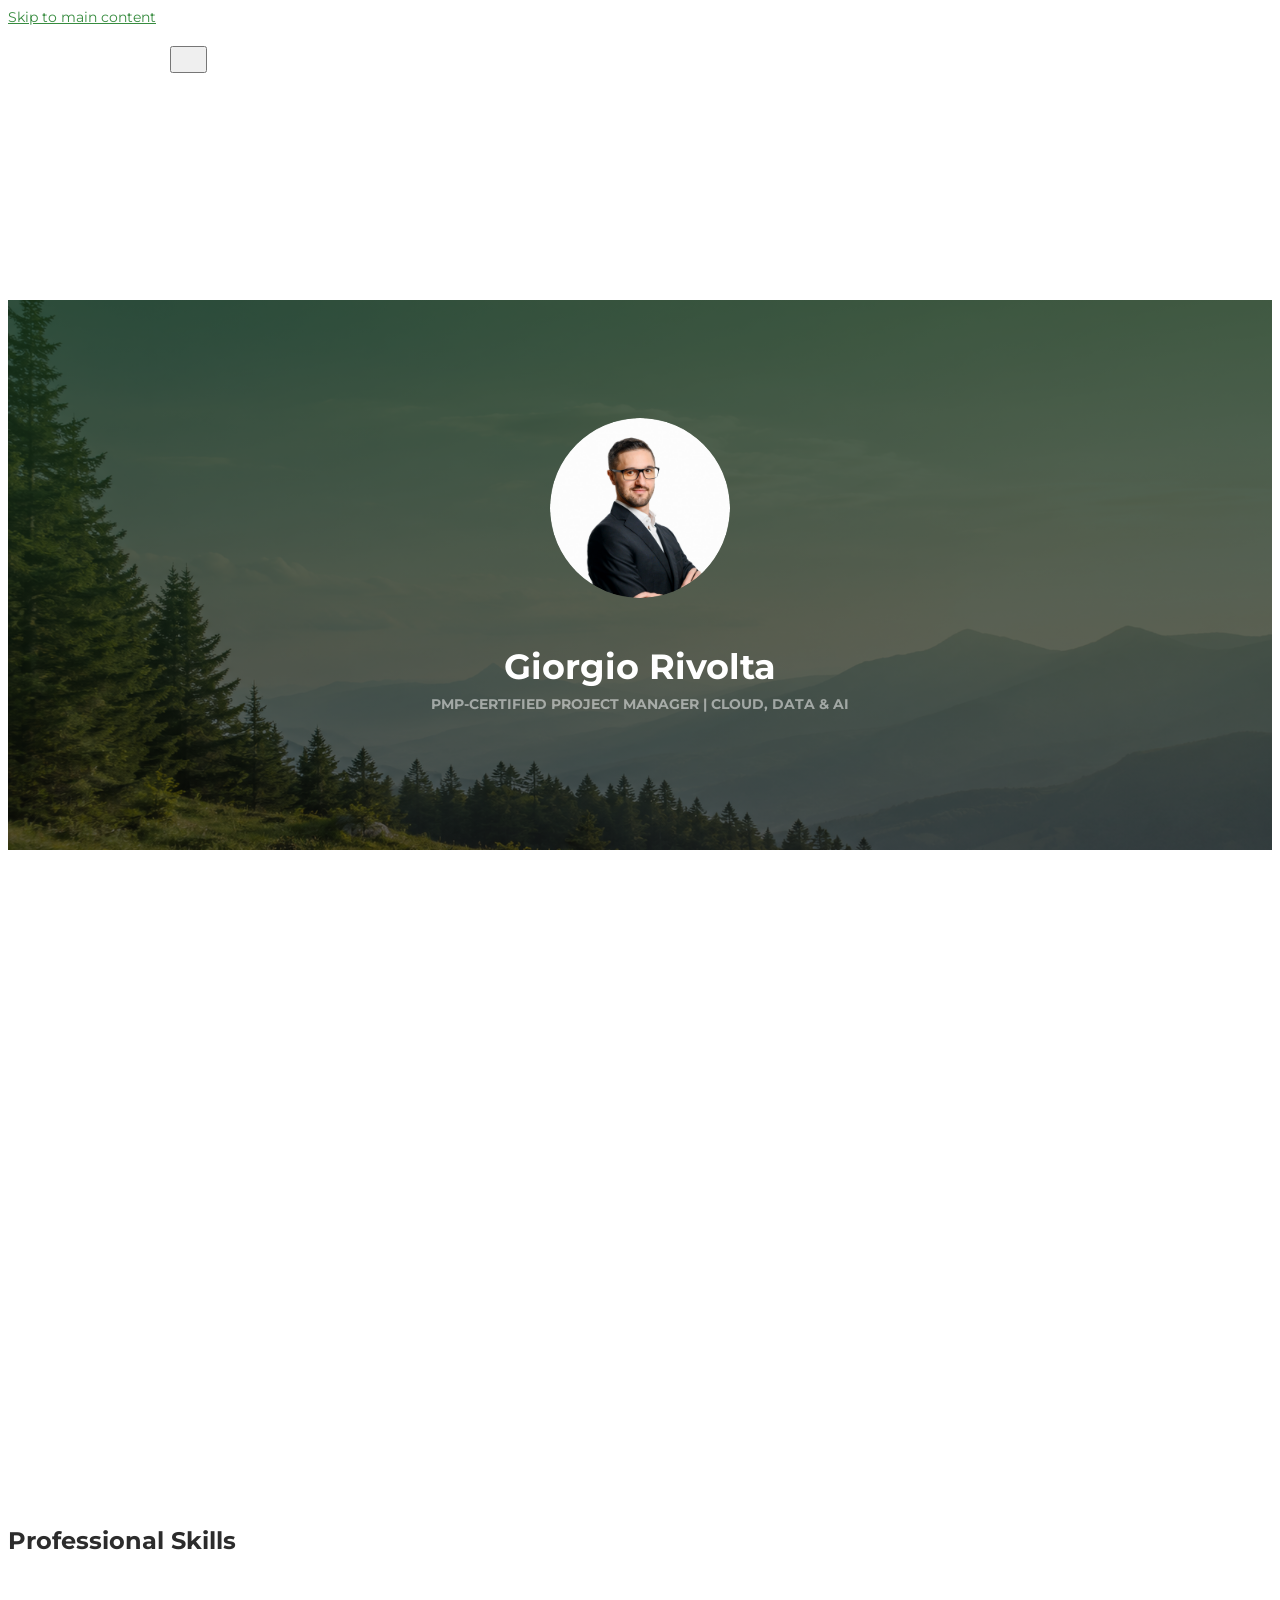
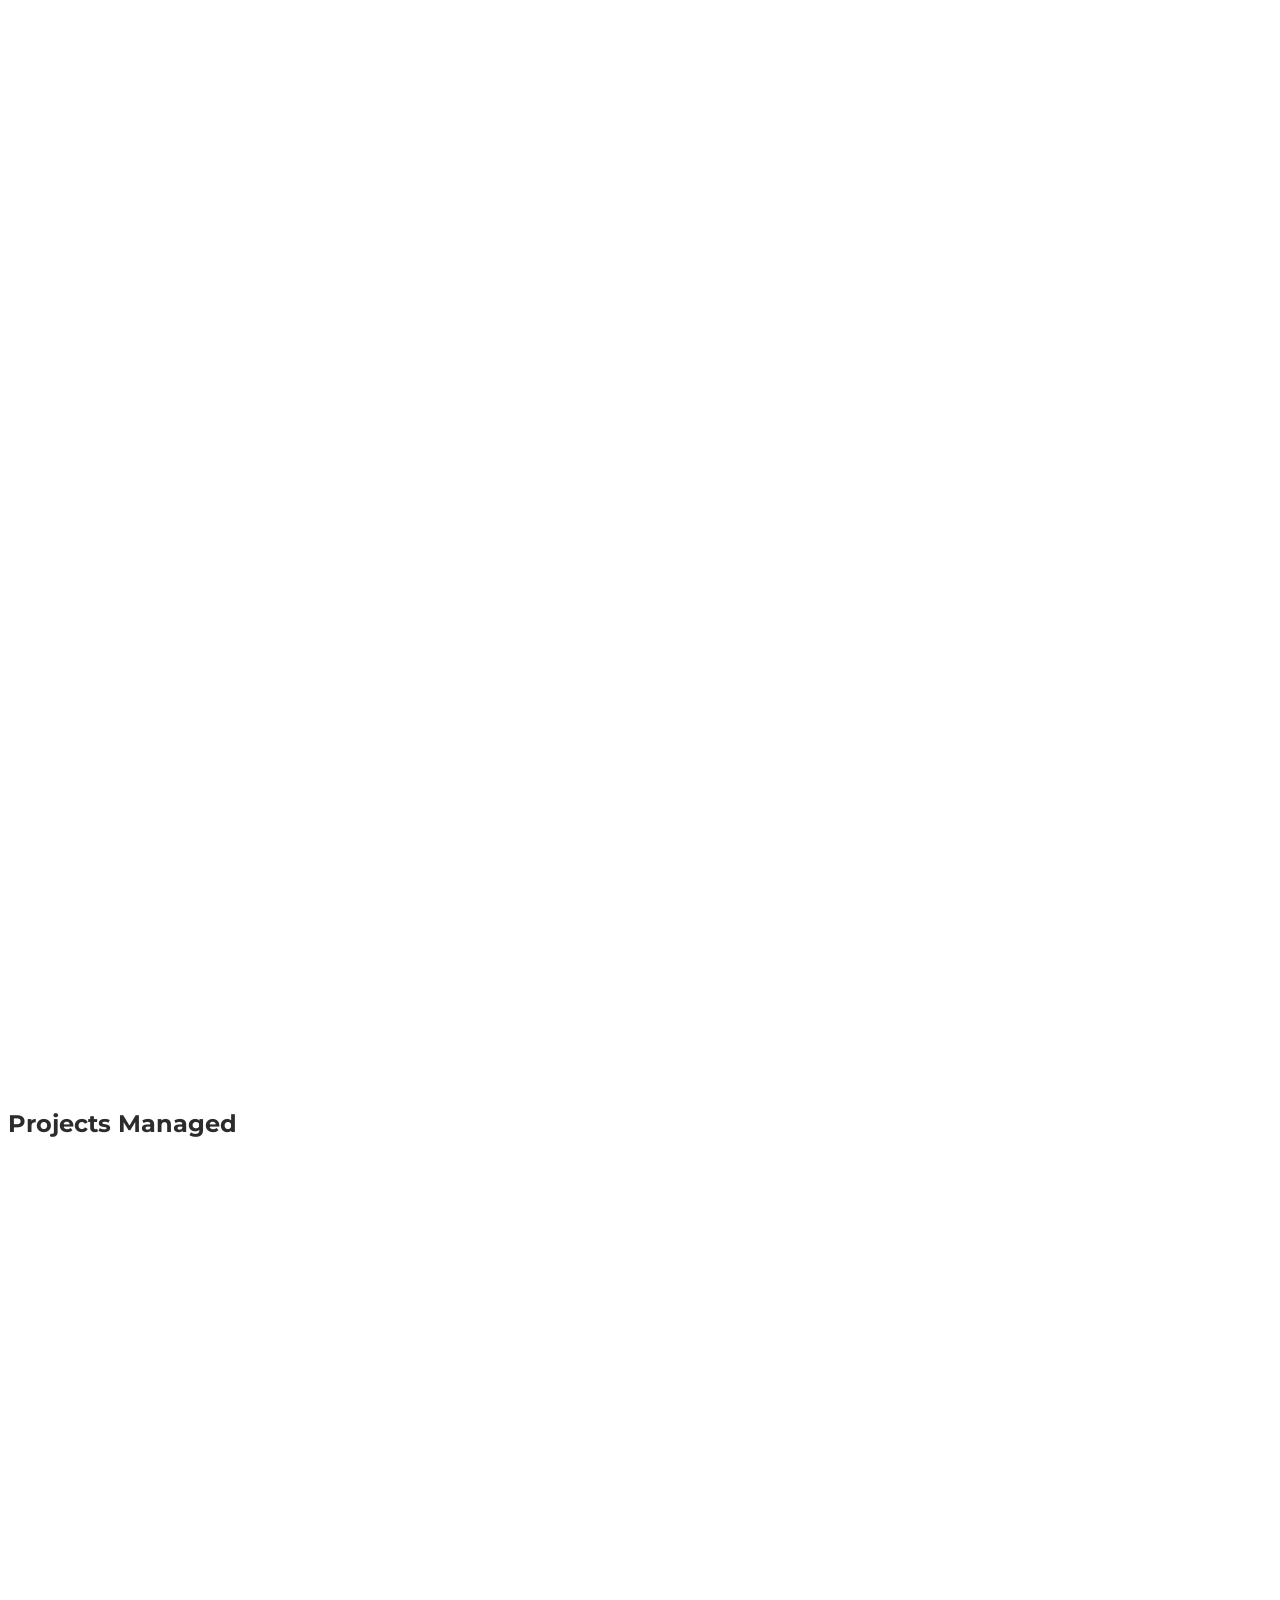
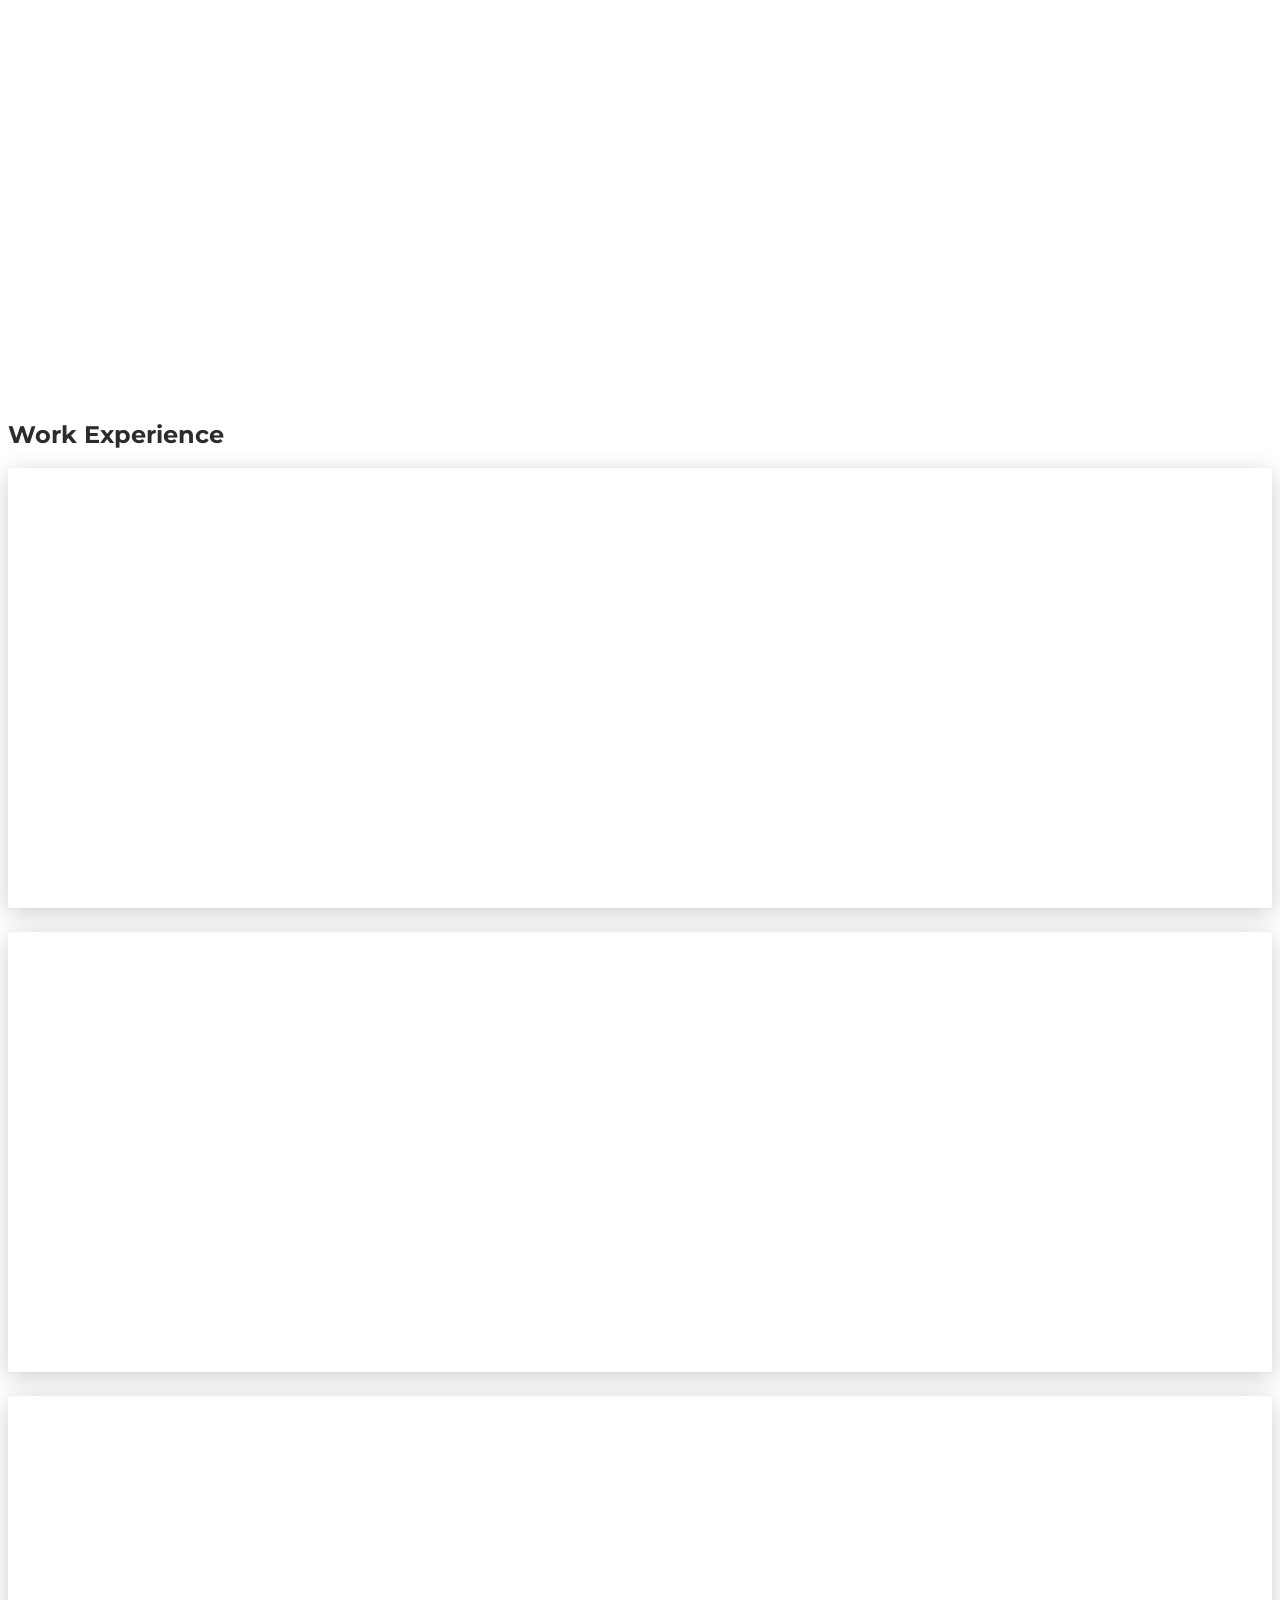
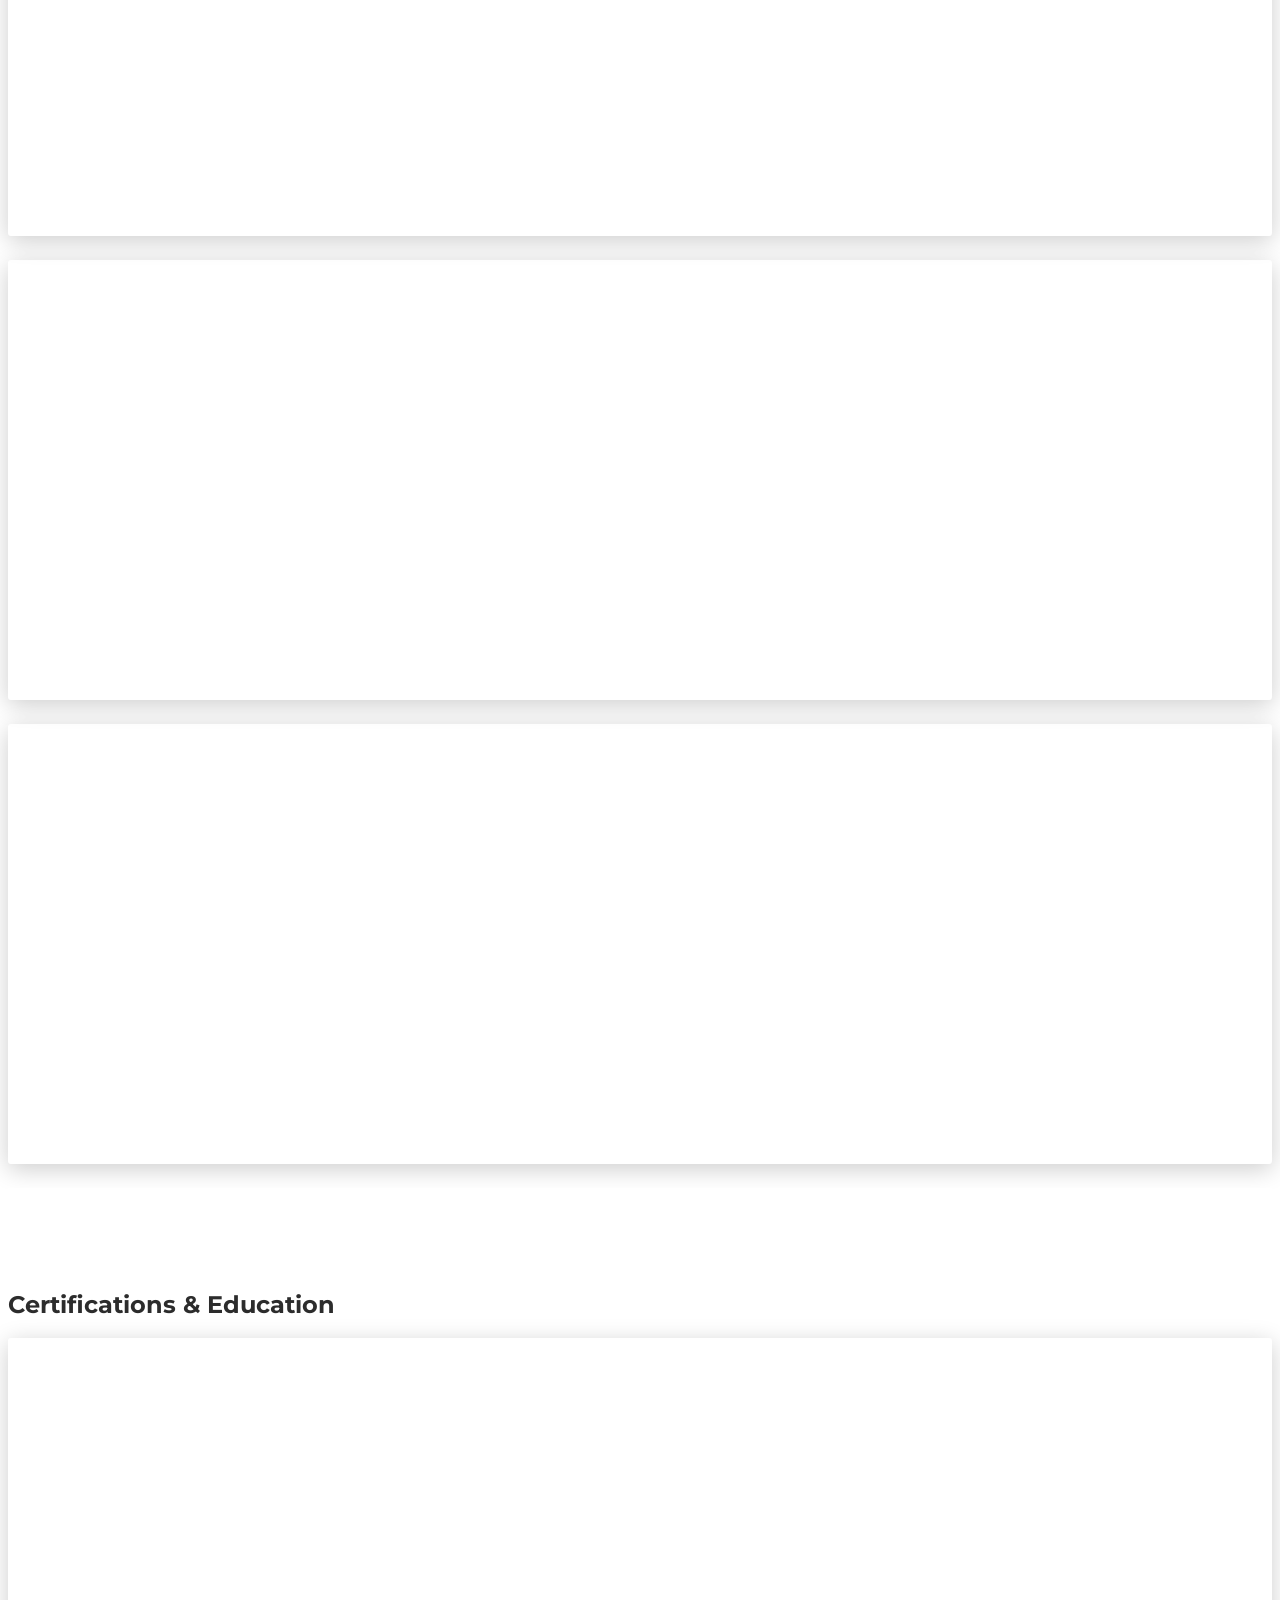
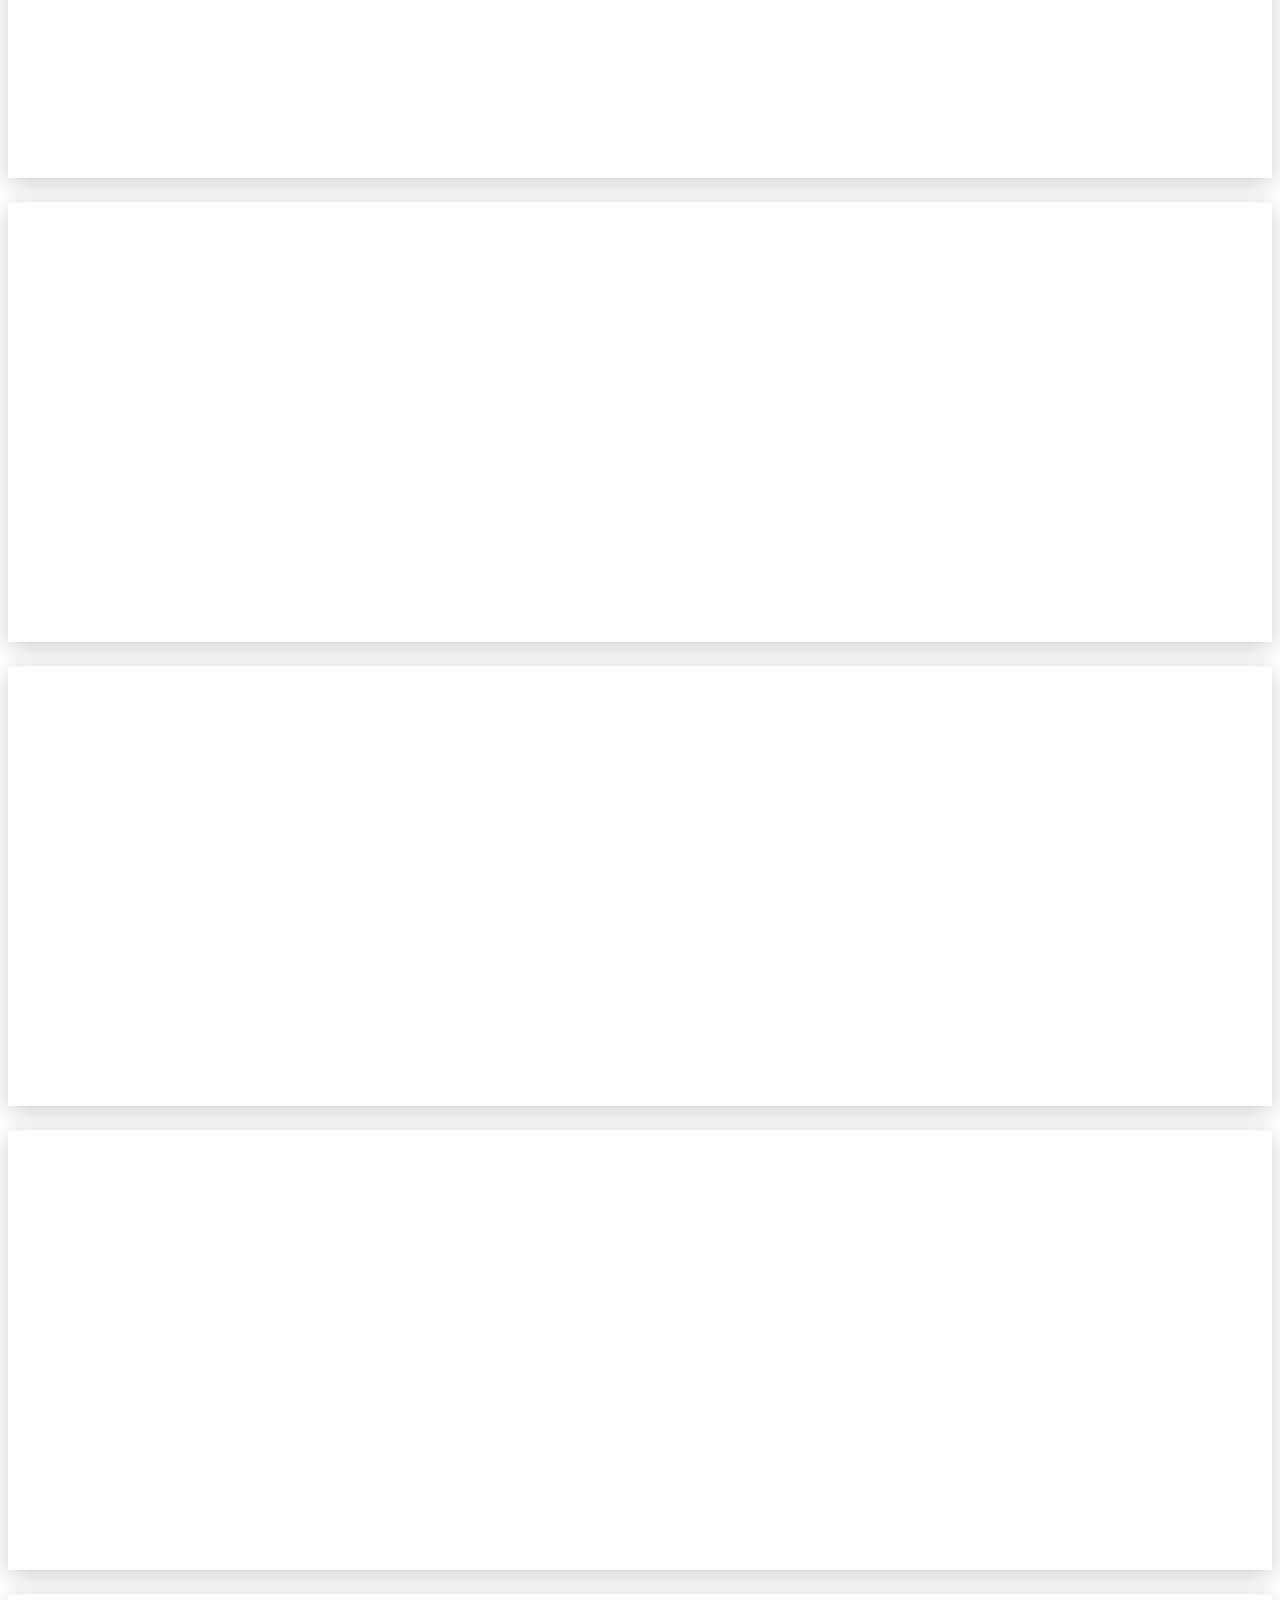
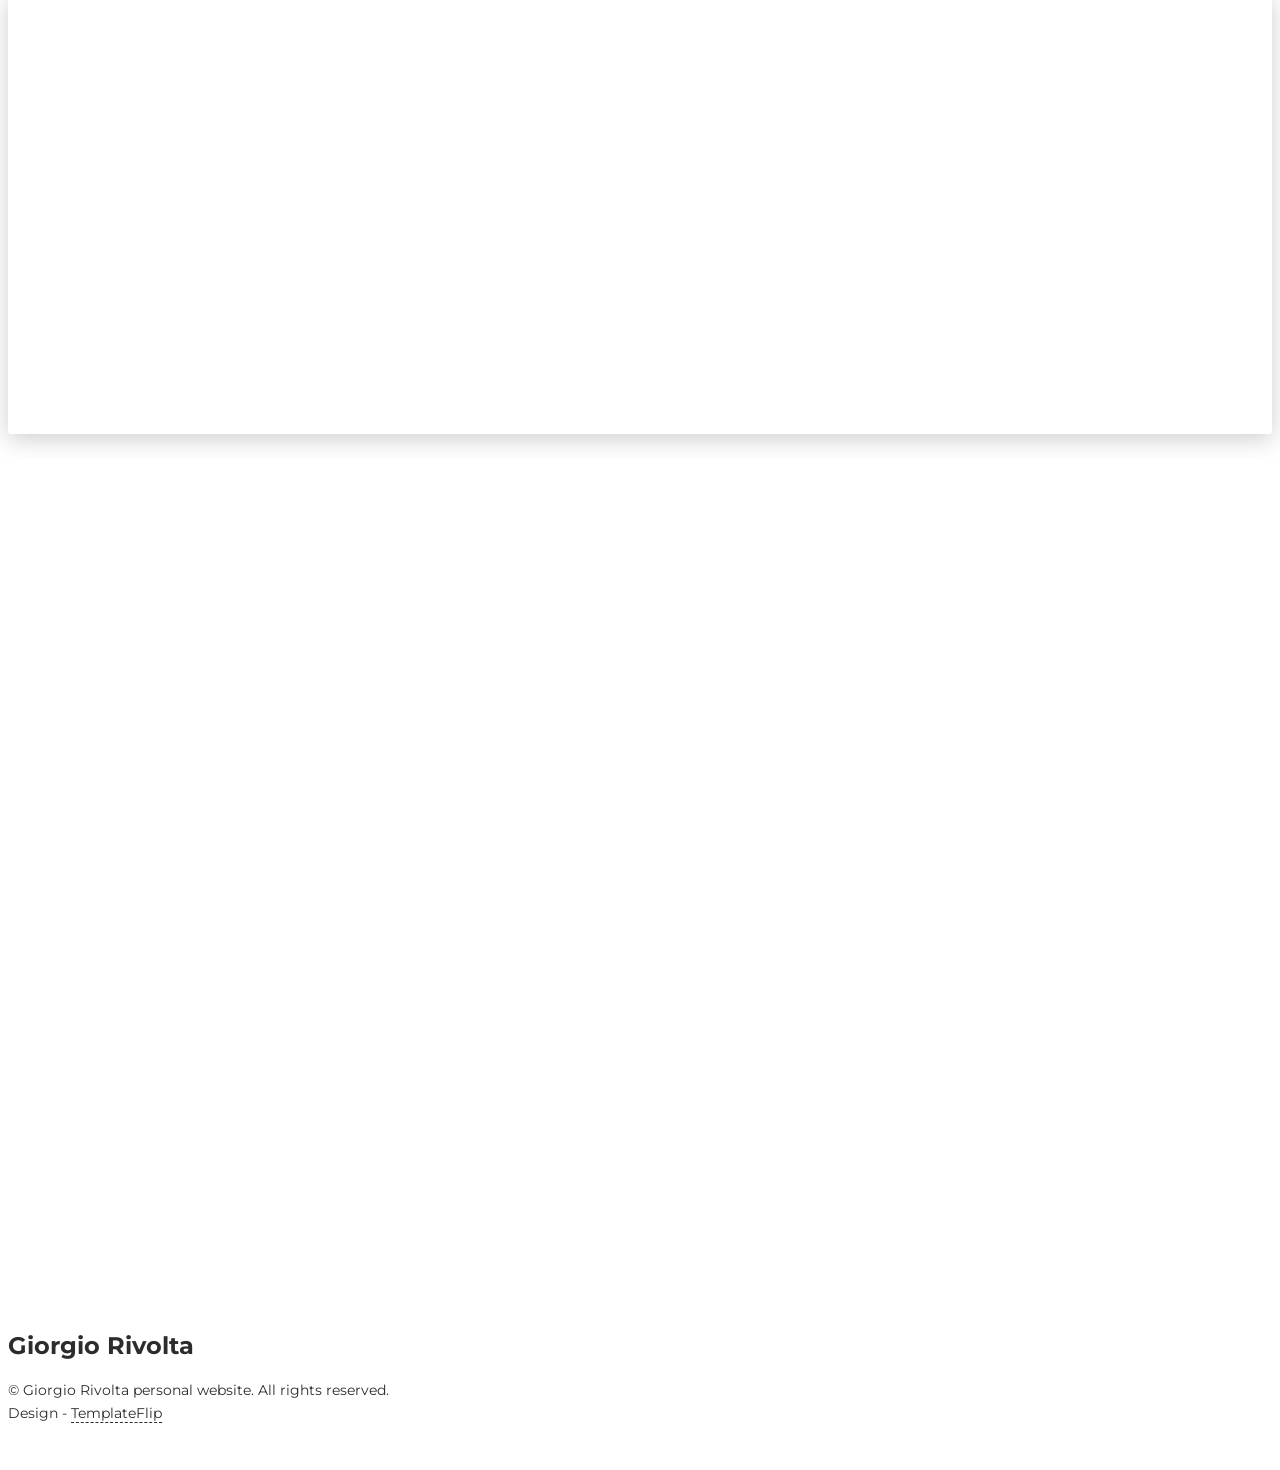
==== commit b272bba5: "Update index.html" ====
--- a/index.html
+++ b/index.html
@@ -224,7 +224,7 @@
       <div class="profile-page sidebar-collapse">
         <nav class="navbar navbar-expand-lg fixed-top navbar-transparent bg-primary" color-on-scroll="400">
           <div class="container">
-            <div class="navbar-translate"><a class="navbar-brand" href="#" rel="tooltip">Giorgio Rivolta personal website</a>
+            <div class="navbar-translate"><a class="navbar-brand" href="#" rel="tooltip">Giorgio Rivolta</a>
               <button class="navbar-toggler navbar-toggler" type="button" data-toggle="collapse" data-target="#navigation" aria-controls="navigation" aria-expanded="false" aria-label="Toggle navigation"><span class="navbar-toggler-bar bar1"></span><span class="navbar-toggler-bar bar2"></span><span class="navbar-toggler-bar bar3"></span></button>
             </div>
             <div class="collapse navbar-collapse justify-content-end" id="navigation">
@@ -288,19 +288,6 @@
             <div class="row mt-3"><div class="col-sm-4"><strong class="text-uppercase">LinkedIn:</strong></div><div class="col-sm-8"><a href="https://www.linkedin.com/in/giorgiorivolta/" target="_blank" rel="me noopener noreferrer">giorgiorivolta</a></div></div>
           </div>
         </div>
-      </div>
-    </div>
-  </div>
-</div>
-
-<div class="section" id="professional-summary">
-  <div class="container">
-    <div class="card" data-aos="fade-up" data-aos-offset="10">
-      <div class="card-body">
-        <h2 class="h4 mt-0 title">Professional Summary</h2>
-        <p><strong>Giorgio Rivolta is a PMP-certified Project Manager based in Italy with over 15 years of experience in IT delivery and digital transformation.</strong></p>
-        <p>His core expertise includes project governance, stakeholder and people management, Microsoft Azure, Google Cloud, AWS, VMware, SAP, Data Analytics, Artificial Intelligence and Machine Learning infrastructure.</p>
-        <p>He has managed international, cross-functional teams of up to 50+ people and projects with budgets of up to €5 million across Banking, Eyewear, Energy, Pharmaceuticals, Transport and Telecommunications.</p>
       </div>
     </div>
   </div>
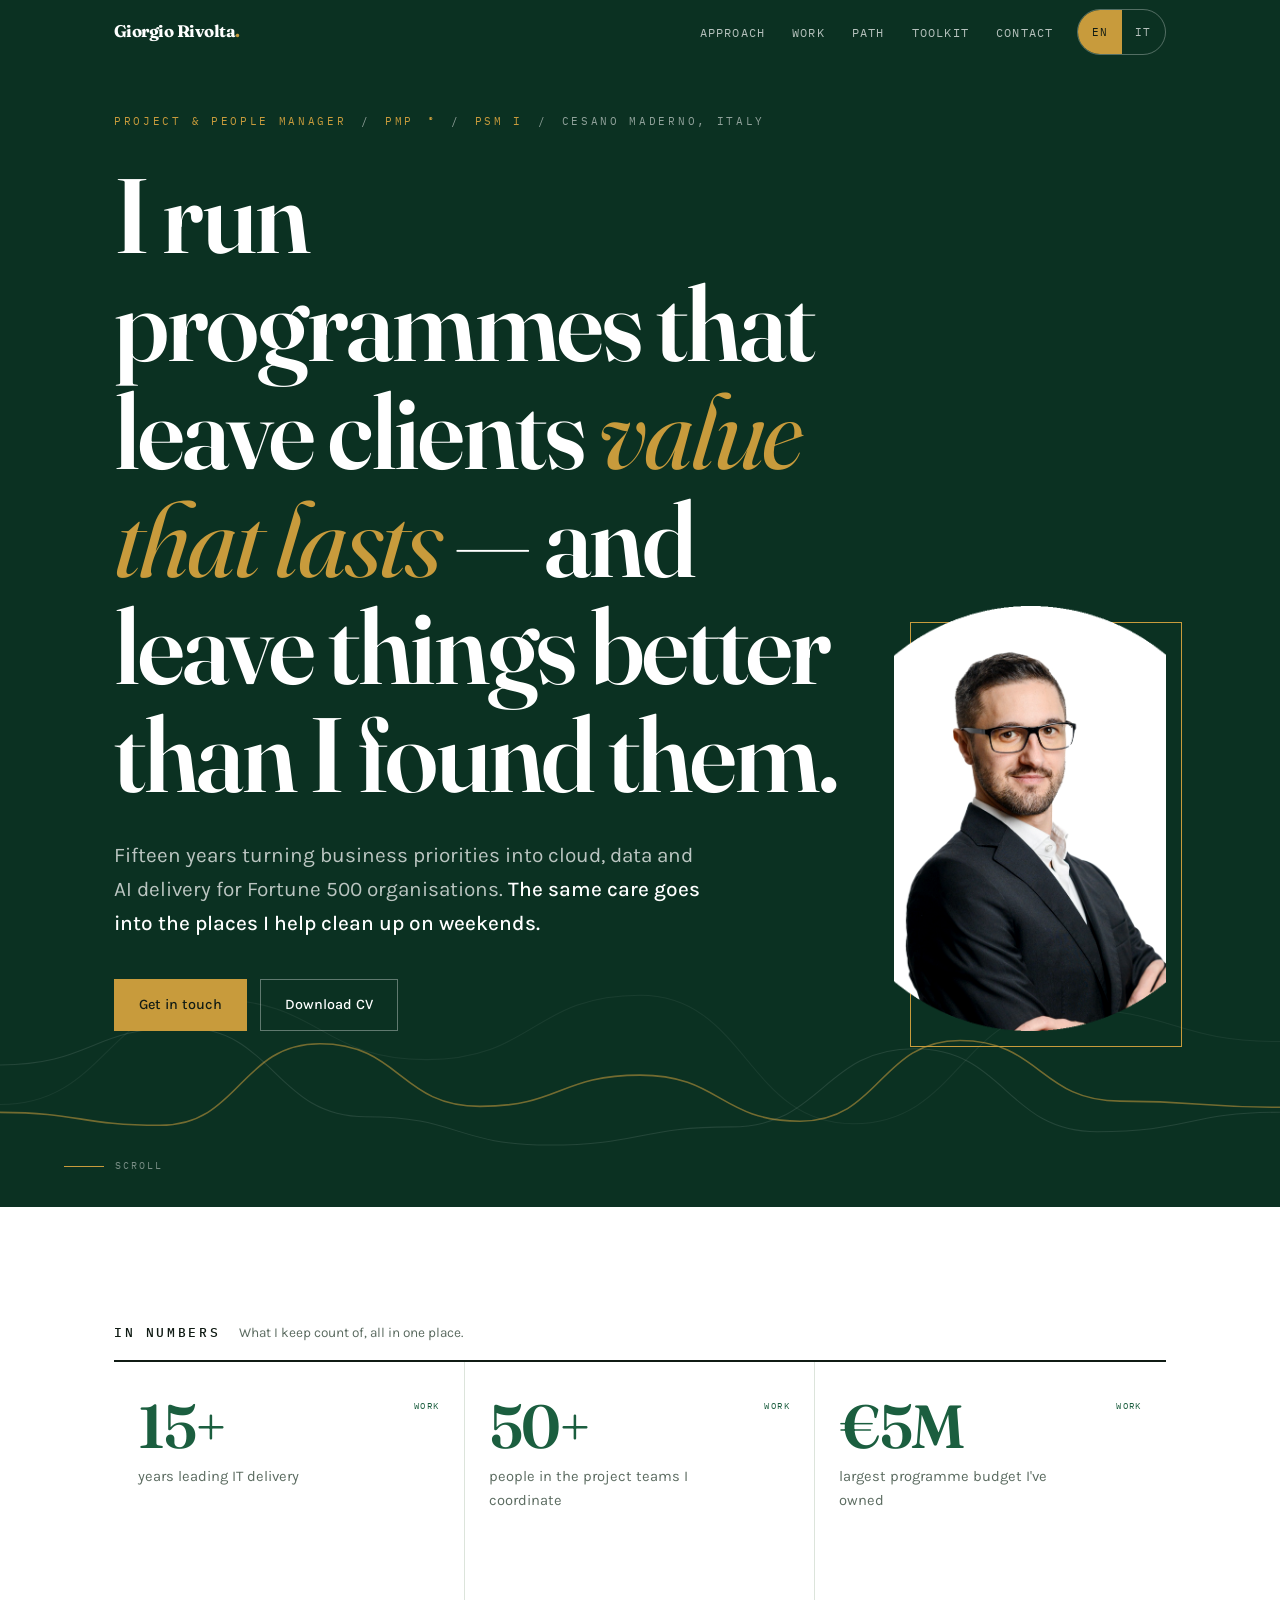
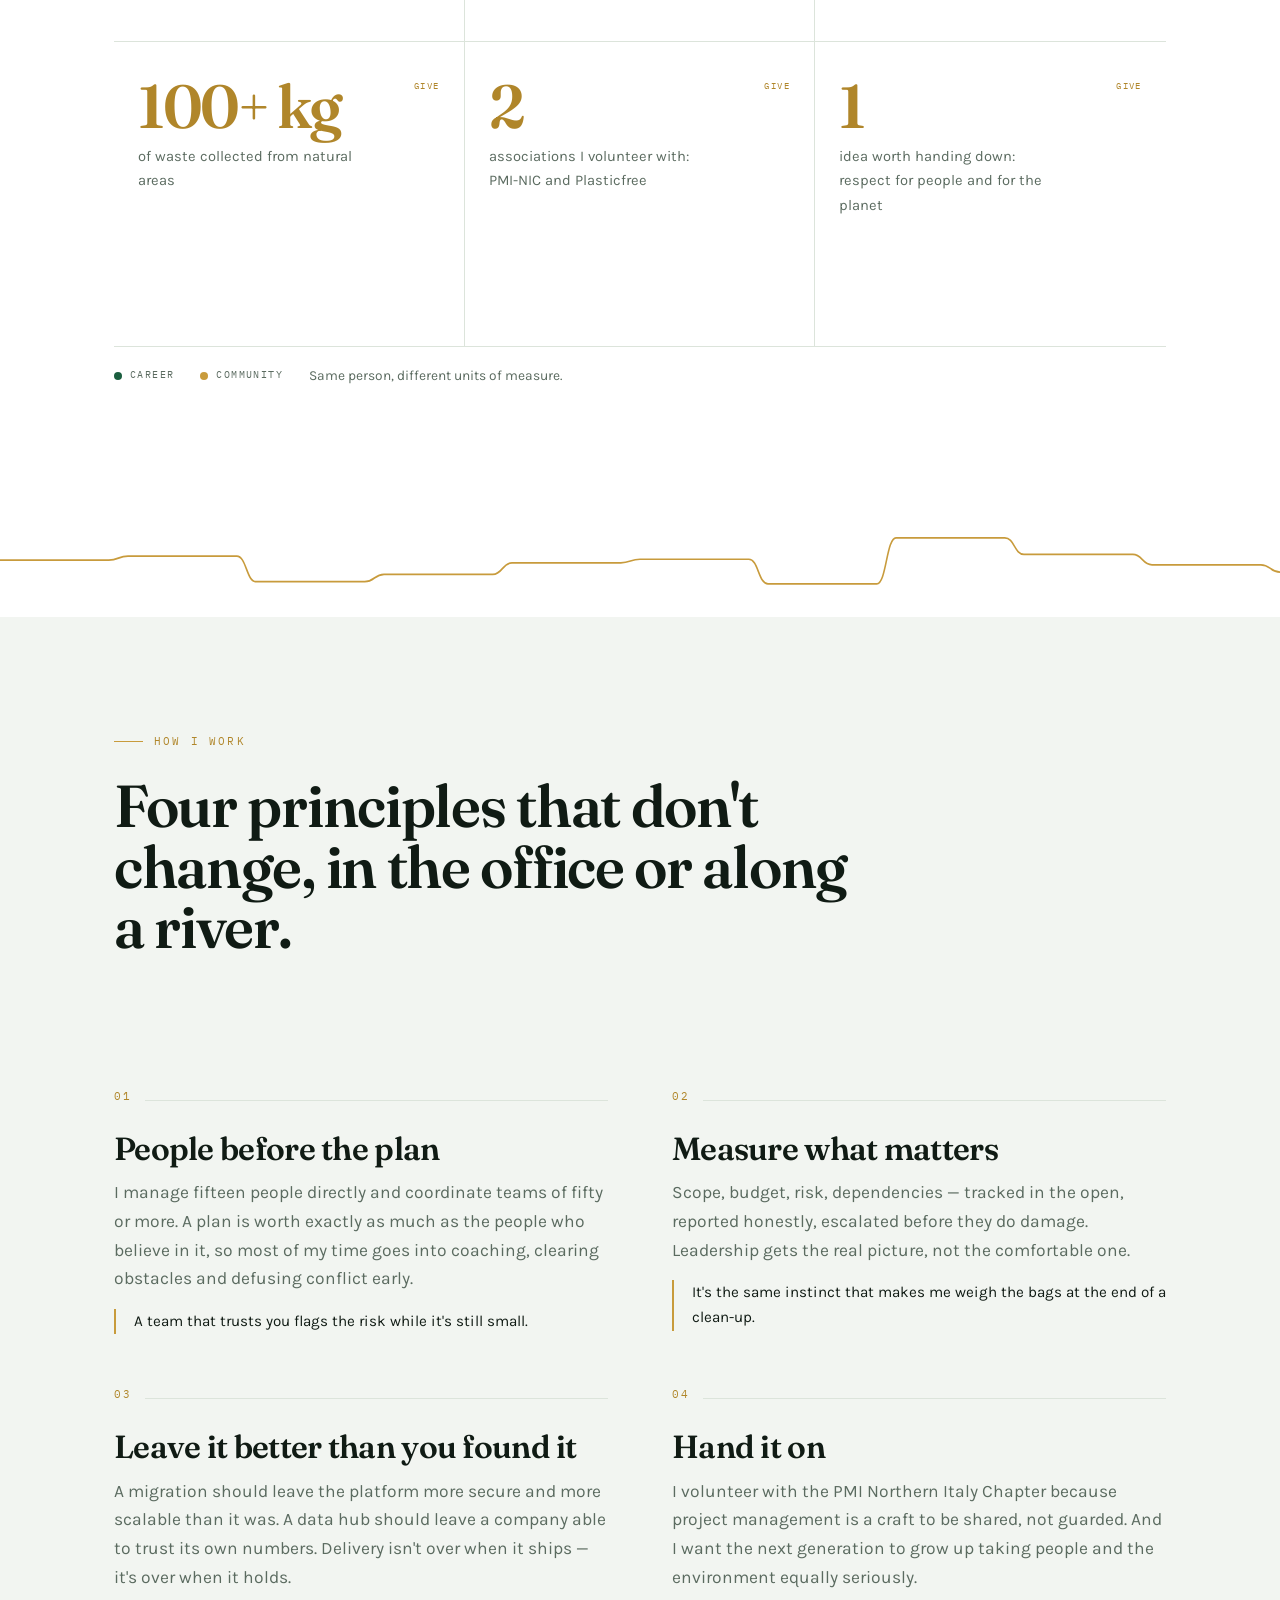
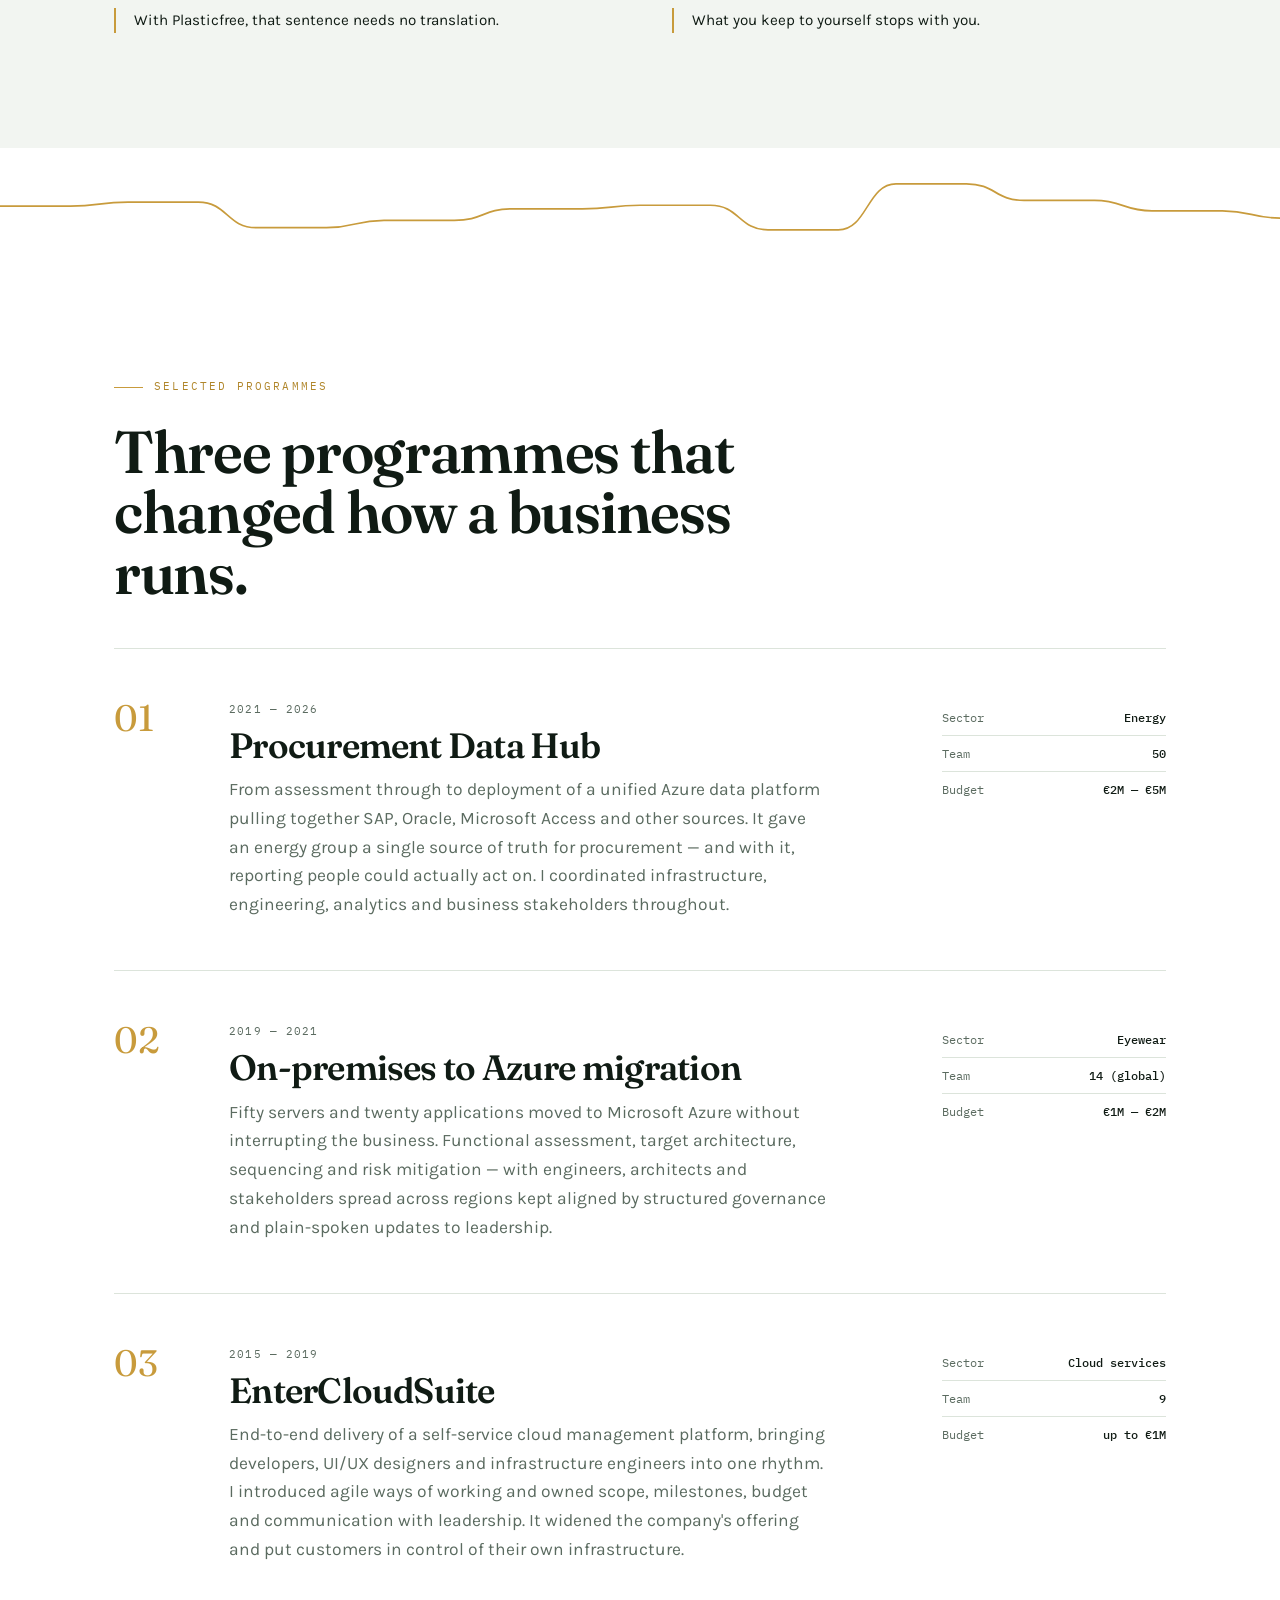
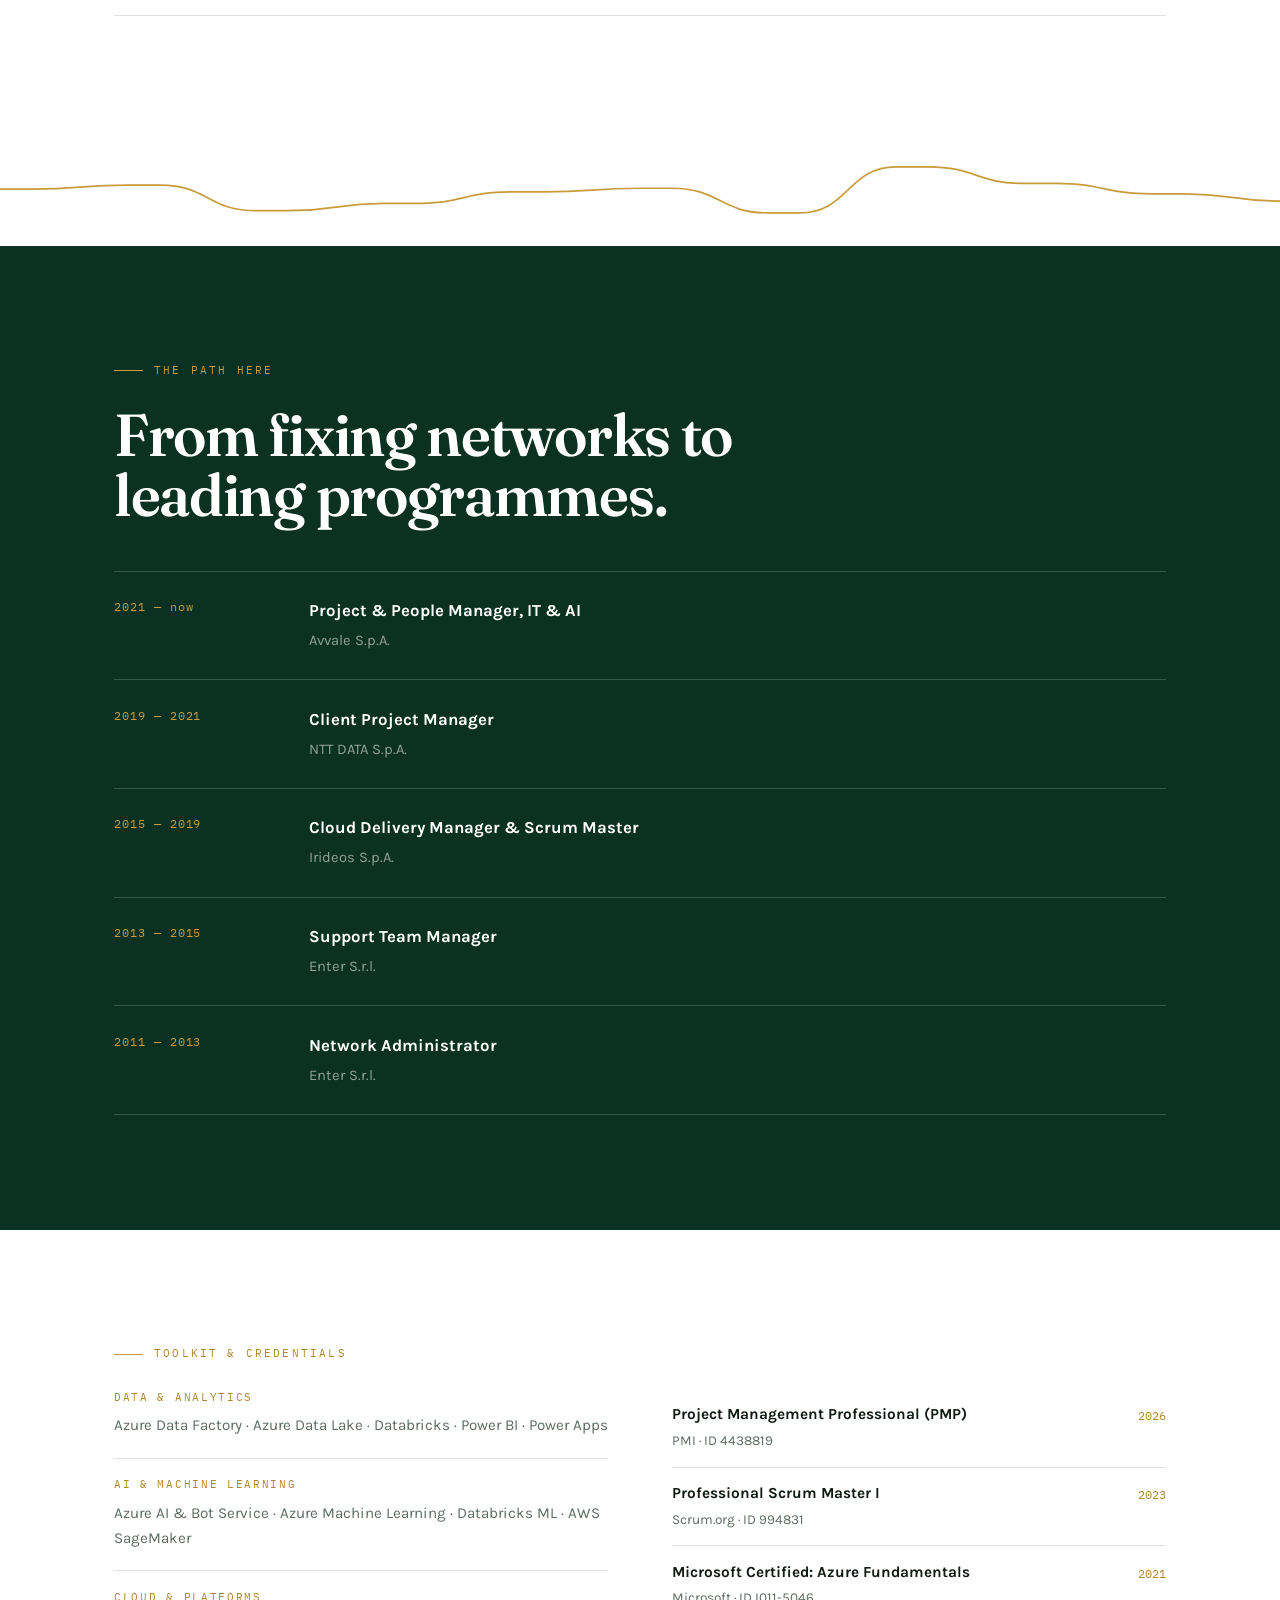
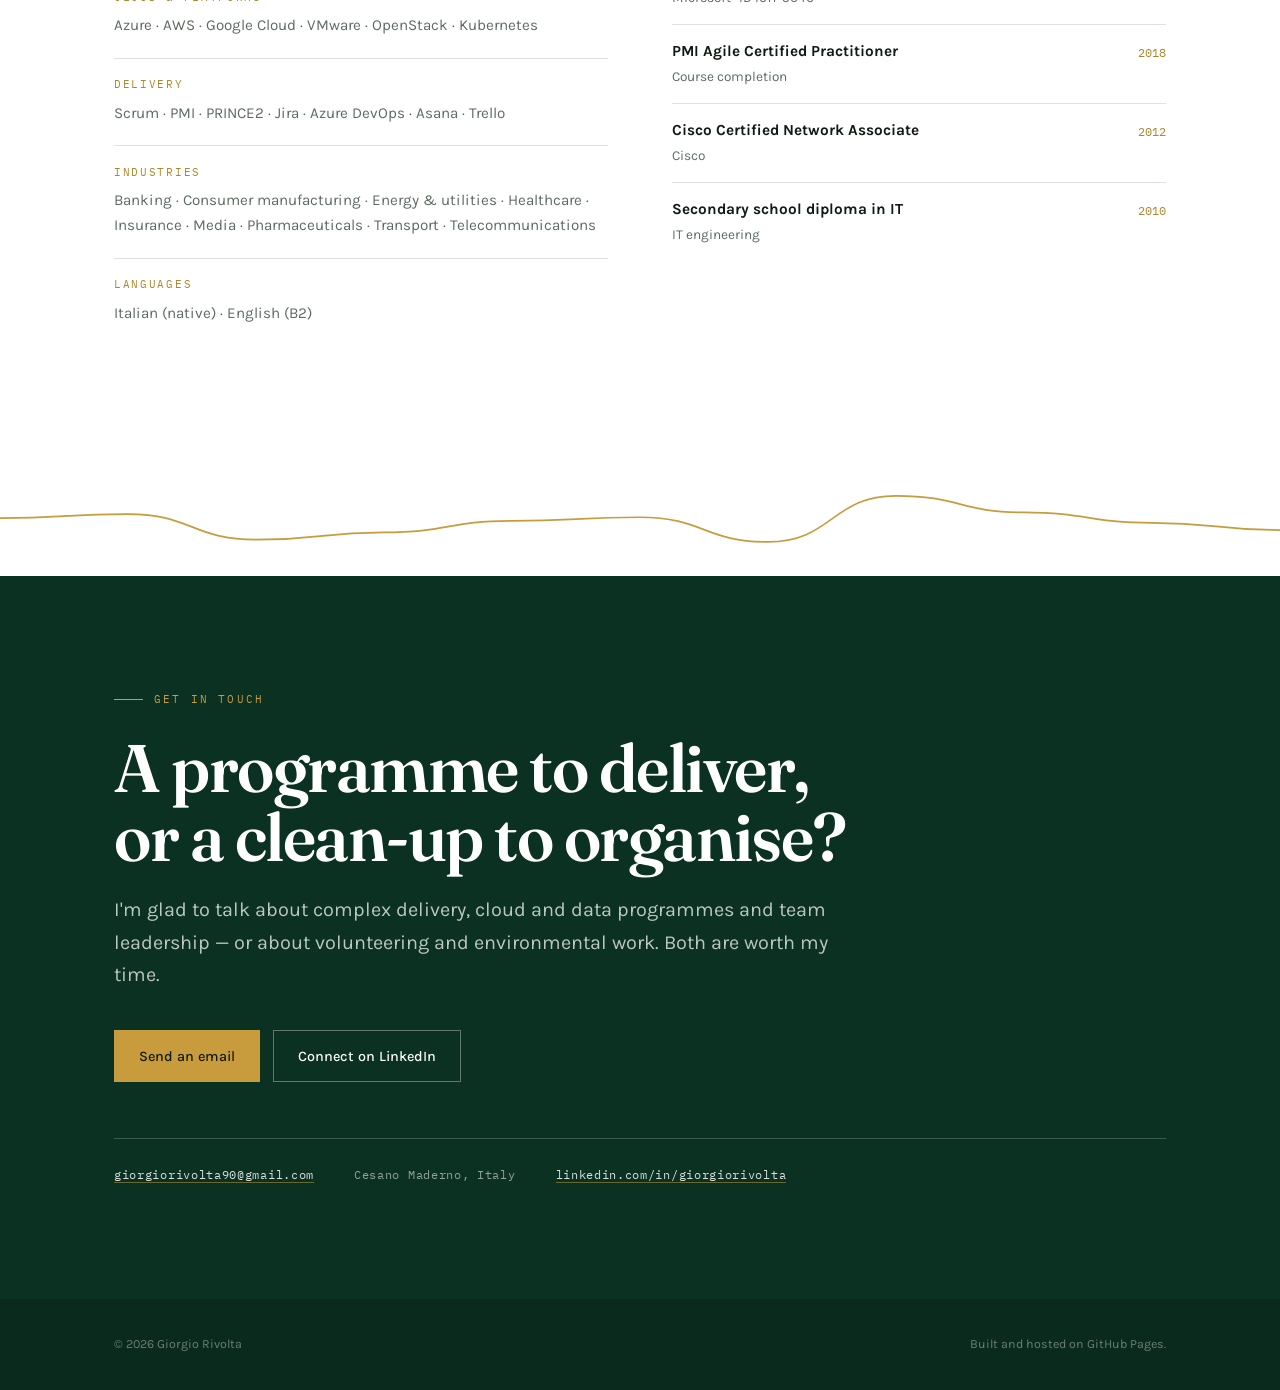
==== commit d0dde5ef: "Redesign site with morphing divider line and new palette New color palette, animated metrics counter" ====
--- a/index.html
+++ b/index.html
@@ -1,451 +1,974 @@
 <!DOCTYPE html>
 <html lang="en">
-  <head>
-    <meta charset="UTF-8">
-    <meta http-equiv="X-UA-Compatible" content="IE=edge">
-    <meta name="viewport" content="width=device-width, initial-scale=1">
-
-    <title>Giorgio Rivolta | Project Manager PMP | Cloud, Data &amp; AI</title>
-    <meta name="description" content="Giorgio Rivolta is a PMP-certified Project Manager with over 15 years of experience leading complex IT, Cloud, Data Analytics, Artificial Intelligence and digital transformation projects for international organizations.">
-    <meta name="author" content="Giorgio Rivolta">
-    <meta name="robots" content="index, follow, max-image-preview:large, max-snippet:-1, max-video-preview:-1">
-    <meta name="googlebot" content="index, follow, max-image-preview:large, max-snippet:-1, max-video-preview:-1">
-    <meta name="bingbot" content="index, follow, max-image-preview:large, max-snippet:-1, max-video-preview:-1">
-    <meta name="theme-color" content="#378c3f">
-    <meta name="color-scheme" content="light">
-    <meta name="referrer" content="strict-origin-when-cross-origin">
-
-    <link rel="canonical" href="https://giorgio.rivolta.pro/">
-    <link rel="alternate" hreflang="en" href="https://giorgio.rivolta.pro/">
-    <link rel="alternate" hreflang="x-default" href="https://giorgio.rivolta.pro/">
-    <link rel="icon" href="favicon.ico" sizes="any">
-    <link rel="home" href="https://giorgio.rivolta.pro/">
-
-    <!-- Open Graph / LinkedIn -->
-    <meta property="og:type" content="profile">
-    <meta property="og:url" content="https://giorgio.rivolta.pro/">
-    <meta property="og:site_name" content="Giorgio Rivolta">
-    <meta property="og:title" content="Giorgio Rivolta | Project Manager PMP | Cloud, Data &amp; AI">
-    <meta property="og:description" content="PMP-certified Project Manager with over 15 years of experience in IT, Cloud, Data Analytics, Artificial Intelligence and digital transformation.">
-    <meta property="og:image" content="https://giorgio.rivolta.pro/images/giorgio-rivolta-profile.png">
-    <meta property="og:image:alt" content="Giorgio Rivolta, PMP-certified Project Manager">
-    <meta property="og:locale" content="en_GB">
-    <meta property="profile:first_name" content="Giorgio">
-    <meta property="profile:last_name" content="Rivolta">
-    <meta property="profile:username" content="giorgiorivolta">
-
-    <!-- Social preview -->
-    <meta name="twitter:card" content="summary">
-    <meta name="twitter:title" content="Giorgio Rivolta | Project Manager PMP">
-    <meta name="twitter:description" content="Project Manager specialised in Cloud, Data Analytics, AI and digital transformation.">
-    <meta name="twitter:image" content="https://giorgio.rivolta.pro/images/giorgio-rivolta-profile.png">
-    <meta name="twitter:image:alt" content="Giorgio Rivolta, Project Manager">
-
-    <!-- Structured data for search engines and AI-powered search -->
-    <script type="application/ld+json">
-    {
-      "@context": "https://schema.org",
-      "@graph": [
-        {
-          "@type": "WebSite",
-          "@id": "https://giorgio.rivolta.pro/#website",
-          "url": "https://giorgio.rivolta.pro/",
-          "name": "Giorgio Rivolta personal website",
-          "description": "Professional profile and project portfolio of Giorgio Rivolta, PMP-certified Project Manager.",
-          "inLanguage": "en",
-          "publisher": {
-            "@id": "https://giorgio.rivolta.pro/#person"
-          }
-        },
-        {
-          "@type": "ProfilePage",
-          "@id": "https://giorgio.rivolta.pro/#profile",
-          "url": "https://giorgio.rivolta.pro/",
-          "name": "Giorgio Rivolta | Project Manager",
-          "description": "Professional profile, experience, certifications and selected projects of Giorgio Rivolta.",
-          "isPartOf": {
-            "@id": "https://giorgio.rivolta.pro/#website"
-          },
-          "mainEntity": {
-            "@id": "https://giorgio.rivolta.pro/#person"
-          },
-          "inLanguage": "en",
-          "dateModified": "2026-07-22"
-        },
-        {
-          "@type": "Person",
-          "@id": "https://giorgio.rivolta.pro/#person",
-          "name": "Giorgio Rivolta",
-          "givenName": "Giorgio",
-          "familyName": "Rivolta",
-          "url": "https://giorgio.rivolta.pro/",
-          "image": {
-            "@type": "ImageObject",
-            "url": "https://giorgio.rivolta.pro/images/giorgio-rivolta-profile.png",
-            "caption": "Giorgio Rivolta, Project Manager"
-          },
-          "jobTitle": "Project Manager",
-          "description": "PMP-certified Project Manager with over 15 years of experience managing complex IT, Cloud, Data Analytics, Artificial Intelligence and digital transformation initiatives.",
-          "email": "mailto:giorgiorivolta90@gmail.com",
-          "sameAs": [
-            "https://www.linkedin.com/in/giorgiorivolta/",
-            "https://github.com/grivolta"
-          ],
-          "worksFor": {
-            "@type": "Organization",
-            "name": "Avvale"
-          },
-          "address": {
-            "@type": "PostalAddress",
-            "addressLocality": "Cesano Maderno",
-            "addressRegion": "Lombardy",
-            "addressCountry": "IT"
-          },
-          "knowsLanguage": [
-            {
-              "@type": "Language",
-              "name": "Italian"
-            },
-            {
-              "@type": "Language",
-              "name": "English"
-            }
-          ],
-          "knowsAbout": [
-            "Project Management",
-            "PMP",
-            "PMI frameworks",
-            "Scrum",
-            "Stakeholder Management",
-            "People Management",
-            "Cloud Computing",
-            "Microsoft Azure",
-            "Google Cloud",
-            "Amazon Web Services",
-            "VMware",
-            "SAP",
-            "Data Analytics",
-            "Data Visualization",
-            "Artificial Intelligence",
-            "Machine Learning",
-            "Digital Transformation",
-            "IT Infrastructure"
-          ],
-          "hasCredential": [
-            {
-              "@type": "EducationalOccupationalCredential",
-              "name": "Project Management Professional (PMP)",
-              "credentialCategory": "Professional certification",
-              "recognizedBy": {
-                "@type": "Organization",
-                "name": "Project Management Institute"
-              },
-              "identifier": "4438819"
-            },
-            {
-              "@type": "EducationalOccupationalCredential",
-              "name": "Professional Scrum Master I (PSM I)",
-              "credentialCategory": "Professional certification",
-              "recognizedBy": {
-                "@type": "Organization",
-                "name": "Scrum.org"
-              },
-              "identifier": "994831"
-            },
-            {
-              "@type": "EducationalOccupationalCredential",
-              "name": "Microsoft Certified: Azure Fundamentals",
-              "credentialCategory": "Professional certification",
-              "recognizedBy": {
-                "@type": "Organization",
-                "name": "Microsoft"
-              },
-              "identifier": "I011-5046"
-            }
-          ]
-        },
-        {
-          "@type": "ItemList",
-          "@id": "https://giorgio.rivolta.pro/#projects",
-          "name": "Selected projects managed by Giorgio Rivolta",
-          "numberOfItems": 3,
-          "itemListElement": [
-            {
-              "@type": "ListItem",
-              "position": 1,
-              "item": {
-                "@type": "Project",
-                "name": "EnterCloudSuite",
-                "description": "Cloud service platform developed with a nine-person team, enabling customers to manage virtual machines through a user-friendly interface."
-              }
-            },
-            {
-              "@type": "ListItem",
-              "position": 2,
-              "item": {
-                "@type": "Project",
-                "name": "On-prem to Azure Cloud Migration",
-                "description": "Migration of 50 on-premises servers and 20 applications to Microsoft Azure, managed with a global team of 14 professionals."
-              }
-            },
-            {
-              "@type": "ListItem",
-              "position": 3,
-              "item": {
-                "@type": "Project",
-                "name": "Procurement Data Hub",
-                "description": "Azure Data Platform integrating procurement data from SAP, Oracle, Microsoft Access and other sources, delivered with a 50-person team."
-              }
-            }
-          ]
-        }
-      ]
-    }
-    </script>
-
-    <link rel="preconnect" href="https://fonts.googleapis.com">
-    <link rel="preconnect" href="https://fonts.gstatic.com" crossorigin>
-    <link rel="preconnect" href="https://maxcdn.bootstrapcdn.com">
-    <link href="https://fonts.googleapis.com/css?family=Montserrat:400,700,200&amp;display=swap" rel="stylesheet">
-    <link href="https://maxcdn.bootstrapcdn.com/font-awesome/latest/css/font-awesome.min.css" rel="stylesheet">
-    <link href="css/aos.css?ver=1.1.0" rel="stylesheet">
-    <link href="css/bootstrap.min.css?ver=1.1.0" rel="stylesheet">
-    <link href="css/main.css?ver=1.1.0" rel="stylesheet">
-
-    <noscript>
-      <style>
-        [data-aos] { opacity: 1 !important; transform: translate(0) scale(1) !important; }
-      </style>
-    </noscript>
-  </head>
-  <body id="top">
-    <a class="sr-only sr-only-focusable" href="#main-content">Skip to main content</a>
-    <header>
-      <div class="profile-page sidebar-collapse">
-        <nav class="navbar navbar-expand-lg fixed-top navbar-transparent bg-primary" color-on-scroll="400">
-          <div class="container">
-            <div class="navbar-translate"><a class="navbar-brand" href="#" rel="tooltip">Giorgio Rivolta</a>
-              <button class="navbar-toggler navbar-toggler" type="button" data-toggle="collapse" data-target="#navigation" aria-controls="navigation" aria-expanded="false" aria-label="Toggle navigation"><span class="navbar-toggler-bar bar1"></span><span class="navbar-toggler-bar bar2"></span><span class="navbar-toggler-bar bar3"></span></button>
-            </div>
-            <div class="collapse navbar-collapse justify-content-end" id="navigation">
-              <ul class="navbar-nav">
-                <li class="nav-item"><a class="nav-link smooth-scroll" href="#about">About</a></li>
-                <li class="nav-item"><a class="nav-link smooth-scroll" href="#skill">Skills</a></li>
-                <li class="nav-item"><a class="nav-link smooth-scroll" href="#portfolio">Projects</a></li>
-                <li class="nav-item"><a class="nav-link smooth-scroll" href="#experience">Experience</a></li>
-                <li class="nav-item"><a class="nav-link smooth-scroll" href="#education">Certifications</a></li>
-                <li class="nav-item"><a class="nav-link smooth-scroll" href="#contact">Contact</a></li>
-              </ul>
-            </div>
-          </div>
-        </nav>
+<head>
+<meta charset="UTF-8">
+<meta name="viewport" content="width=device-width, initial-scale=1">
+<title>Giorgio Rivolta — Project Manager, PMP</title>
+<meta name="description" content="PMP-certified project manager. 15+ years leading cloud, data and AI programmes — and volunteering for the places and people around them.">
+<meta name="author" content="Giorgio Rivolta">
+<meta name="robots" content="index, follow, max-image-preview:large">
+<meta name="theme-color" content="#0E3A27">
+<link rel="canonical" href="https://giorgio.rivolta.pro/">
+<link rel="icon" href="favicon.ico" sizes="any">
+
+<meta property="og:type" content="profile">
+<meta property="og:url" content="https://giorgio.rivolta.pro/">
+<meta property="og:site_name" content="Giorgio Rivolta">
+<meta property="og:title" content="Giorgio Rivolta — Project Manager, PMP">
+<meta property="og:description" content="15+ years leading cloud, data and AI programmes — and volunteering for the places and people around them.">
+<meta property="og:image" content="https://giorgio.rivolta.pro/images/giorgio-rivolta-profile.png">
+<meta property="og:locale" content="en_GB">
+<meta property="og:locale:alternate" content="it_IT">
+<meta name="twitter:card" content="summary_large_image">
+
+<link rel="preconnect" href="https://fonts.googleapis.com">
+<link rel="preconnect" href="https://fonts.gstatic.com" crossorigin>
+<link href="https://fonts.googleapis.com/css2?family=Fraunces:ital,opsz,wght@0,9..144,400;0,9..144,600;0,9..144,700;1,9..144,400&family=Karla:wght@400;500;700&family=IBM+Plex+Mono:wght@400;500&display=swap" rel="stylesheet">
+
+<script type="application/ld+json">
+{
+  "@context": "https://schema.org",
+  "@type": "Person",
+  "@id": "https://giorgio.rivolta.pro/#person",
+  "name": "Giorgio Rivolta",
+  "givenName": "Giorgio",
+  "familyName": "Rivolta",
+  "url": "https://giorgio.rivolta.pro/",
+  "jobTitle": "Project Manager",
+  "description": "PMP-certified project manager with 15+ years leading IT, cloud, data analytics and AI programmes. Volunteer with PMI Northern Italy Chapter and Plasticfree.",
+  "email": "mailto:giorgiorivolta90@gmail.com",
+  "image": "https://giorgio.rivolta.pro/images/giorgio-rivolta-profile.png",
+  "sameAs": ["https://www.linkedin.com/in/giorgiorivolta/", "https://github.com/grivolta"],
+  "worksFor": { "@type": "Organization", "name": "Avvale" },
+  "address": { "@type": "PostalAddress", "addressLocality": "Cesano Maderno", "addressRegion": "Lombardy", "addressCountry": "IT" },
+  "knowsLanguage": ["Italian", "English"],
+  "knowsAbout": ["Project Management","PMP","Scrum","Stakeholder Management","People Management","Cloud Computing","Microsoft Azure","Data Analytics","Artificial Intelligence","Digital Transformation"],
+  "volunteerFor": [
+    { "@type": "Organization", "name": "PMI Northern Italy Chapter" },
+    { "@type": "Organization", "name": "Plasticfree" }
+  ],
+  "hasCredential": [
+    { "@type": "EducationalOccupationalCredential", "name": "Project Management Professional (PMP)", "recognizedBy": { "@type": "Organization", "name": "Project Management Institute" }, "identifier": "4438819" },
+    { "@type": "EducationalOccupationalCredential", "name": "Professional Scrum Master I", "recognizedBy": { "@type": "Organization", "name": "Scrum.org" }, "identifier": "994831" },
+    { "@type": "EducationalOccupationalCredential", "name": "Microsoft Certified: Azure Fundamentals", "recognizedBy": { "@type": "Organization", "name": "Microsoft" }, "identifier": "I011-5046" }
+  ]
+}
+</script>
+
+<style>
+  :root{
+    --paper:#FFFFFF;
+    --mist:#F2F5F1;
+    --ink:#101B14;
+    --green:#1B5E3F;
+    --deep:#0B3122;
+    --deep-2:#092A1D;
+    --gold:#C89B3C;
+    --gold-ink:#B0862A;
+    --line:#DCE4DB;
+    --muted:#5B6B60;
+    --on-deep:rgba(255,255,255,.72);
+
+    --display:"Fraunces",Georgia,serif;
+    --body:"Karla",system-ui,-apple-system,sans-serif;
+    --mono:"IBM Plex Mono",ui-monospace,monospace;
+
+    --pad:clamp(1.25rem,5vw,5.5rem);
+    --gap:clamp(2rem,4vw,3.5rem);
+    --ease:cubic-bezier(.22,1,.36,1);
+  }
+
+  *,*::before,*::after{box-sizing:border-box}
+  html{scroll-behavior:smooth;-webkit-text-size-adjust:100%}
+  body{
+    margin:0;background:var(--paper);color:var(--ink);
+    font-family:var(--body);font-size:clamp(1rem,.96rem + .2vw,1.09rem);
+    line-height:1.65;-webkit-font-smoothing:antialiased;overflow-x:hidden;
+  }
+  img{max-width:100%;display:block}
+  a{color:inherit}
+  h1,h2,h3{font-family:var(--display);font-weight:600;line-height:1.02;margin:0;letter-spacing:-.022em}
+
+  .wrap{max-width:1180px;margin:0 auto;padding-inline:var(--pad)}
+  .band{padding-block:clamp(4rem,9vw,8rem);position:relative}
+  .mist{background:var(--mist)}
+  .inverse{background:var(--deep);color:#fff}
+  .inverse h2,.inverse h3{color:#fff}
+  .inverse .lede,.inverse p{color:var(--on-deep)}
+
+  .eyebrow{
+    font-family:var(--mono);font-size:.68rem;letter-spacing:.2em;text-transform:uppercase;
+    color:var(--gold-ink);margin:0 0 1.6rem;display:flex;align-items:center;gap:.7rem;
+  }
+  .eyebrow::before{content:"";width:1.8rem;height:1px;background:var(--gold)}
+  .inverse .eyebrow{color:var(--gold)}
+  .lede{font-size:1.14em;color:var(--muted);max-width:60ch}
+  .h-sec{font-size:clamp(2rem,5.2vw,3.7rem);max-width:19ch;margin-bottom:1.3rem}
+
+  .skip{position:absolute;left:-9999px}
+  .skip:focus{left:1rem;top:1rem;z-index:99;background:var(--gold);color:var(--ink);padding:.65rem 1rem}
+
+  /* progress */
+  .progress{position:fixed;top:0;left:0;height:2px;background:var(--gold);width:0;z-index:80;transition:width .1s linear}
+
+  /* topbar */
+  .topbar{
+    position:fixed;top:0;left:0;right:0;z-index:70;height:64px;
+    display:flex;align-items:center;transition:background .4s var(--ease),border-color .4s;
+    border-bottom:1px solid transparent;
+  }
+  .topbar.solid{background:rgba(255,255,255,.93);backdrop-filter:blur(12px);border-bottom-color:var(--line)}
+  .topbar .wrap{display:flex;align-items:center;gap:1.5rem;width:100%}
+  .mark{font-family:var(--display);font-weight:700;font-size:1.05rem;text-decoration:none;letter-spacing:-.03em;white-space:nowrap;color:#fff;transition:color .4s}
+  .mark span{color:var(--gold)}
+  .topbar.solid .mark{color:var(--ink)}
+  .navlinks{display:flex;gap:1.7rem;margin-left:auto;list-style:none;padding:0}
+  .navlinks a{
+    font-family:var(--mono);font-size:.72rem;letter-spacing:.1em;text-transform:uppercase;
+    text-decoration:none;color:rgba(255,255,255,.7);position:relative;padding-bottom:3px;transition:color .3s;
+  }
+  .topbar.solid .navlinks a{color:var(--muted)}
+  .navlinks a::after{
+    content:"";position:absolute;left:0;bottom:0;width:0;height:1px;background:var(--gold);transition:width .35s var(--ease);
+  }
+  .navlinks a:hover::after,.navlinks a:focus-visible::after{width:100%}
+  .lang{display:flex;border:1px solid rgba(255,255,255,.3);border-radius:999px;overflow:hidden;flex-shrink:0;transition:border-color .4s}
+  .topbar.solid .lang{border-color:var(--line)}
+  .lang button{
+    font-family:var(--mono);font-size:.7rem;letter-spacing:.1em;
+    padding:.6rem .85rem;min-height:44px;
+    border:0;background:transparent;color:rgba(255,255,255,.7);cursor:pointer;transition:.25s;
+  }
+
+  /* mobile nav */
+  .burger{
+    display:none;margin-left:auto;width:44px;height:44px;flex-shrink:0;
+    background:transparent;border:0;cursor:pointer;padding:0;
+    align-items:center;justify-content:center;
+  }
+  .burger i{
+    display:block;width:22px;height:1.5px;background:#fff;position:relative;transition:background .2s;
+  }
+  .burger i::before,.burger i::after{
+    content:"";position:absolute;left:0;width:22px;height:1.5px;background:inherit;
+    transition:transform .4s var(--ease),top .3s;
+  }
+  .burger i::before{top:-7px}
+  .burger i::after{top:7px}
+  .topbar.solid .burger i{background:var(--ink)}
+  .burger[aria-expanded="true"] i{background:transparent}
+  .burger[aria-expanded="true"] i::before{top:0;transform:rotate(45deg);background:#fff}
+  .burger[aria-expanded="true"] i::after{top:0;transform:rotate(-45deg);background:#fff}
+
+  .sheet{
+    position:fixed;inset:0;z-index:65;background:var(--deep);
+    display:flex;flex-direction:column;justify-content:center;gap:.4rem;
+    padding:5rem var(--pad) 3rem;
+    opacity:0;visibility:hidden;transform:translateY(-1rem);
+    transition:opacity .4s var(--ease),transform .5s var(--ease),visibility .4s;
+  }
+  .sheet.open{opacity:1;visibility:visible;transform:none}
+  .sheet a{
+    font-family:var(--display);font-size:clamp(1.8rem,8vw,2.6rem);font-weight:600;
+    color:#fff;text-decoration:none;padding:.5rem 0;letter-spacing:-.02em;
+    border-bottom:1px solid rgba(255,255,255,.12);
+  }
+  .sheet a:last-of-type{border-bottom:0}
+  body.locked{overflow:hidden}
+  .topbar.solid .lang button{color:var(--muted)}
+  .lang button[aria-pressed="true"]{background:var(--gold);color:var(--ink)}
+  .topbar.solid .lang button[aria-pressed="true"]{background:var(--green);color:#fff}
+
+  /* ---------- HERO ---------- */
+  .hero{
+    background:var(--deep);color:#fff;min-height:100svh;
+    display:flex;flex-direction:column;justify-content:center;
+    position:relative;overflow:hidden;padding-block:7rem 11rem;
+  }
+  .hero .wrap{
+    display:grid;grid-template-columns:minmax(0,1fr) minmax(0,17rem);
+    gap:var(--gap);align-items:end;position:relative;z-index:3;width:100%;
+  }
+  .kicker{
+    font-family:var(--mono);font-size:.7rem;letter-spacing:.24em;text-transform:uppercase;
+    color:var(--gold);margin:0 0 2rem;display:flex;flex-wrap:wrap;gap:.4rem .9rem;
+  }
+  .kicker span{color:rgba(255,255,255,.55)}
+  .hero h1{
+    font-size:clamp(2.9rem,8.4vw,6.6rem);font-weight:600;max-width:15ch;margin-bottom:1.8rem;
+  }
+  .hero h1 em{font-style:italic;font-weight:400;color:var(--gold)}
+  .hero-lede{
+    font-size:clamp(1.05rem,1rem + .5vw,1.3rem);max-width:50ch;
+    color:rgba(255,255,255,.72);margin:0 0 2.4rem;
+  }
+  .hero-lede strong{color:#fff;font-weight:500}
+
+  .portrait{position:relative;width:100%;max-width:17rem;margin-left:auto}
+  .portrait img{
+    width:100%;aspect-ratio:4/5;object-fit:cover;object-position:center 22%;
+    position:relative;z-index:2;filter:saturate(.85) contrast(1.03);
+  }
+  .portrait::after{
+    content:"";position:absolute;inset:1rem -1rem -1rem 1rem;border:1px solid var(--gold);z-index:1;
+  }
+
+  .actions{display:flex;flex-wrap:wrap;gap:.8rem}
+  .btn{
+    display:inline-flex;align-items:center;gap:.6rem;text-decoration:none;
+    font-size:.9rem;font-weight:500;padding:.82rem 1.5rem;
+    border:1px solid;position:relative;overflow:hidden;transition:color .35s var(--ease);
+  }
+  .btn span{position:relative;z-index:2}
+  .btn::before{
+    content:"";position:absolute;inset:0;background:currentColor;
+    transform:scaleX(0);transform-origin:left;transition:transform .45s var(--ease);z-index:1;
+  }
+  .btn:hover::before,.btn:focus-visible::before{transform:scaleX(1)}
+  .btn-gold{background:var(--gold);border-color:var(--gold);color:var(--ink)}
+  .btn-gold::before{background:#fff}
+  .btn-ghost{border-color:rgba(255,255,255,.35);color:#fff}
+  .btn-ghost::before{background:#fff}
+  .btn-ghost:hover,.btn-ghost:focus-visible{color:var(--deep)}
+  .btn-dark{border-color:var(--green);color:var(--green)}
+  .btn-dark::before{background:var(--green)}
+  .btn-dark:hover,.btn-dark:focus-visible{color:#fff}
+  .btn-fill{background:var(--green);border-color:var(--green);color:#fff}
+  .btn-fill::before{background:var(--deep)}
+  .btn:focus-visible{outline:2px solid var(--gold);outline-offset:4px}
+
+  .hero-horizon{position:absolute;left:0;right:0;bottom:0;height:46vh;z-index:1;pointer-events:none}
+  .hero-horizon svg{width:100%;height:100%;display:block}
+  .scrollcue{
+    position:absolute;left:var(--pad);bottom:2rem;z-index:4;
+    font-family:var(--mono);font-size:.64rem;letter-spacing:.2em;text-transform:uppercase;
+    color:rgba(255,255,255,.45);display:flex;align-items:center;gap:.7rem;
+  }
+  .scrollcue i{display:block;width:2.5rem;height:1px;background:var(--gold);transform-origin:left;animation:cue 2.4s var(--ease) infinite}
+  @keyframes cue{0%,100%{transform:scaleX(.3)}50%{transform:scaleX(1)}}
+
+  /* ---------- morph divider ---------- */
+  .divider{width:100%;height:clamp(60px,9vw,120px);display:block;overflow:hidden}
+  .divider svg{width:100%;height:100%;display:block}
+  .divider path{
+    fill:none;stroke:var(--gold);stroke-width:1.5;
+    stroke-dasharray:var(--len);stroke-dashoffset:var(--len);
+    transition:stroke-dashoffset 2s var(--ease);
+  }
+  .divider.in path{stroke-dashoffset:0}
+
+  /* ---------- ledger ---------- */
+  .ledger-head{display:flex;flex-wrap:wrap;gap:.5rem 1.2rem;align-items:baseline;padding-bottom:1rem;border-bottom:2px solid var(--ink)}
+  .ledger-head h2{font-family:var(--mono);font-size:.82rem;font-weight:500;letter-spacing:.2em;text-transform:uppercase}
+  .ledger-head p{margin:0;font-size:.85rem;color:var(--muted)}
+  .ledger-rows{display:grid;grid-template-columns:repeat(3,1fr);border-bottom:1px solid var(--line)}
+  .row{
+    padding:2.2rem 1.5rem 2rem;border-right:1px solid var(--line);border-bottom:1px solid var(--line);
+    position:relative;overflow:hidden;cursor:default;
+  }
+  .row::before{
+    content:"";position:absolute;left:0;bottom:0;width:100%;height:2px;
+    background:currentColor;transform:scaleX(0);transform-origin:left;transition:transform .5s var(--ease);
+  }
+  .row:hover::before,.row:focus-within::before{transform:scaleX(1)}
+  .ledger-rows .row:nth-child(3n){border-right:0}
+  .ledger-rows .row:nth-last-child(-n+3){border-bottom:0}
+  .row .fig{
+    font-family:var(--display);font-size:clamp(2.4rem,5.4vw,3.8rem);font-weight:600;
+    line-height:.95;letter-spacing:-.04em;display:block;margin-bottom:.6rem;font-variant-numeric:tabular-nums;
+  }
+  .row .lbl{font-size:.92rem;color:var(--muted);display:block;max-width:24ch}
+  .row .ctx{
+    display:block;font-family:var(--mono);font-size:.68rem;line-height:1.5;letter-spacing:.03em;
+    margin-top:.9rem;max-width:26ch;
+    opacity:0;transform:translateY(6px);transition:opacity .4s var(--ease),transform .4s var(--ease);
+  }
+  .row:hover .ctx,.row:focus-within .ctx{opacity:.85;transform:none}
+  .row .tag{
+    font-family:var(--mono);font-size:.58rem;letter-spacing:.16em;text-transform:uppercase;
+    position:absolute;top:2.2rem;right:1.5rem;
+  }
+  .row[data-kind="work"]{color:var(--green)}
+  .row[data-kind="give"]{color:var(--gold-ink)}
+  .row .lbl{color:var(--muted)}
+  .ledger-foot{padding-top:1.1rem;font-size:.86rem;color:var(--muted);display:flex;flex-wrap:wrap;gap:.4rem 1.6rem;align-items:center}
+  .key{display:inline-flex;align-items:center;gap:.5rem;font-family:var(--mono);font-size:.64rem;letter-spacing:.14em;text-transform:uppercase}
+  .dot{width:8px;height:8px;border-radius:50%;display:inline-block}
+  .dot-work{background:var(--green)}
+  .dot-give{background:var(--gold)}
+
+  /* ---------- principles ---------- */
+  .principles{display:grid;grid-template-columns:repeat(2,1fr);gap:clamp(2.5rem,5vw,4.5rem)}
+  .principle{position:relative;padding-top:2rem;border-top:1px solid var(--line)}
+  .principle .num{
+    font-family:var(--mono);font-size:.66rem;letter-spacing:.18em;color:var(--gold-ink);
+    position:absolute;top:-.8rem;left:0;background:var(--mist);padding-right:.8rem;
+  }
+  .principle h3{font-size:clamp(1.45rem,2.6vw,2rem);margin-bottom:.8rem}
+  .principle p{margin:0 0 1rem;color:var(--muted)}
+  .principle .thread{margin:0;padding-left:1.1rem;border-left:2px solid var(--gold);font-size:.95rem;color:var(--ink)}
+
+  /* ---------- work ---------- */
+  .projects{border-top:1px solid var(--line)}
+  .project{
+    display:grid;grid-template-columns:minmax(0,4rem) minmax(0,1fr) minmax(0,14rem);
+    gap:var(--gap);padding-block:clamp(2.2rem,4vw,3.4rem);border-bottom:1px solid var(--line);
+    align-items:start;position:relative;transition:background .4s var(--ease);
+  }
+  .project::before{
+    content:"";position:absolute;left:calc(var(--pad) * -1);right:calc(var(--pad) * -1);top:0;bottom:0;
+    background:var(--mist);opacity:0;transition:opacity .4s var(--ease);z-index:0;
+  }
+  .project:hover::before{opacity:1}
+  .project > *{position:relative;z-index:1}
+  .project .idx{
+    font-family:var(--display);font-size:clamp(1.6rem,3vw,2.3rem);font-weight:400;
+    color:var(--gold);line-height:1;font-variant-numeric:tabular-nums;
+  }
+  .project .yr{font-family:var(--mono);font-size:.7rem;color:var(--muted);letter-spacing:.1em;display:block;margin-bottom:.6rem}
+  .project h3{font-size:clamp(1.5rem,3vw,2.2rem);margin-bottom:.7rem}
+  .project p{margin:0;color:var(--muted);max-width:60ch}
+  .facts{list-style:none;margin:0;padding:0;font-family:var(--mono);font-size:.72rem;color:var(--muted)}
+  .facts li{display:flex;justify-content:space-between;gap:1rem;padding:.5rem 0;border-bottom:1px solid var(--line)}
+  .facts li:last-child{border-bottom:0}
+  .facts b{color:var(--ink);font-weight:500;text-align:right}
+
+  /* ---------- path ---------- */
+  .path{list-style:none;margin:0;padding:0;border-top:1px solid rgba(255,255,255,.18)}
+  .path li{
+    display:grid;grid-template-columns:minmax(0,9rem) minmax(0,1fr);gap:var(--gap);
+    padding-block:1.6rem;border-bottom:1px solid rgba(255,255,255,.18);
+    transition:padding-left .4s var(--ease);
+  }
+  .path li:hover{padding-left:.8rem}
+  .path .yr{font-family:var(--mono);font-size:.74rem;color:var(--gold);letter-spacing:.08em}
+  .path .role{font-weight:700;display:block;color:#fff;font-size:1.05rem}
+  .path .org{color:rgba(255,255,255,.55);font-size:.92rem}
+
+  /* ---------- toolkit ---------- */
+  .two{display:grid;grid-template-columns:repeat(2,1fr);gap:clamp(2.5rem,5vw,4.5rem)}
+  .deflist{margin:0}
+  .deflist dt{
+    font-family:var(--mono);font-size:.66rem;letter-spacing:.16em;text-transform:uppercase;
+    color:var(--gold-ink);padding-top:1.1rem;border-top:1px solid var(--line);margin-bottom:.45rem;
+  }
+  .deflist dt:first-of-type{border-top:0;padding-top:0}
+  .deflist dd{margin:0 0 1.2rem;color:var(--muted);font-size:.95rem}
+  .certs{list-style:none;margin:0;padding:0}
+  .certs li{display:flex;justify-content:space-between;gap:1rem;padding:.85rem 0;border-bottom:1px solid var(--line);font-size:.96rem}
+  .certs li:last-child{border-bottom:0}
+  .certs .when{font-family:var(--mono);font-size:.72rem;color:var(--gold-ink);white-space:nowrap;padding-top:.25rem}
+  .certs .sub{color:var(--muted);font-size:.85rem}
+
+  /* ---------- contact ---------- */
+  .contact h2{font-size:clamp(2.2rem,6vw,4.2rem);max-width:17ch;margin-bottom:1.4rem}
+  .contact-meta{
+    margin-top:3.5rem;padding-top:1.6rem;border-top:1px solid rgba(255,255,255,.2);
+    display:flex;flex-wrap:wrap;gap:.5rem 2.5rem;font-family:var(--mono);font-size:.72rem;
+    letter-spacing:.06em;color:rgba(255,255,255,.55);
+  }
+  .contact-meta a{color:rgba(255,255,255,.85);text-decoration:none;border-bottom:1px solid rgba(200,155,60,.5)}
+  .contact-meta a:hover{color:var(--gold)}
+
+  footer{padding-block:2.2rem;font-size:.78rem;color:var(--muted);background:var(--deep-2)}
+  footer .wrap{display:flex;flex-wrap:wrap;gap:.5rem 1.5rem;justify-content:space-between;color:rgba(255,255,255,.4)}
+
+  /* ---------- reveal ---------- */
+  .rv{opacity:0;transform:translateY(26px);transition:opacity .85s var(--ease),transform .85s var(--ease)}
+  .rv.in{opacity:1;transform:none}
+  .rv[data-d="1"]{transition-delay:.09s}
+  .rv[data-d="2"]{transition-delay:.18s}
+  .rv[data-d="3"]{transition-delay:.27s}
+  .rv[data-d="4"]{transition-delay:.36s}
+
+  @media (max-width:980px){
+    .hero .wrap{grid-template-columns:1fr;align-items:start}
+    .portrait{max-width:12rem;margin-left:0;order:-1;margin-bottom:.5rem}
+    .hero{padding-block:6rem 9rem;min-height:auto}
+  }
+  @media (max-width:860px){
+    .navlinks{display:none}
+    .burger{display:flex}
+    .lang{margin-left:0}
+    .ledger-rows{grid-template-columns:repeat(2,1fr)}
+    .ledger-rows .row:nth-child(3n){border-right:1px solid var(--line)}
+    .ledger-rows .row:nth-child(2n){border-right:0}
+    .ledger-rows .row:nth-last-child(-n+3){border-bottom:1px solid var(--line)}
+    .ledger-rows .row:nth-last-child(-n+2){border-bottom:0}
+    .principles,.two{grid-template-columns:1fr}
+    .project{grid-template-columns:minmax(0,3rem) minmax(0,1fr);gap:1.2rem}
+    .project .facts{grid-column:2}
+    .path li{grid-template-columns:1fr;gap:.2rem}
+    .row .ctx{opacity:.8;transform:none}
+  }
+  @media (max-width:480px){
+    .ledger-rows{grid-template-columns:1fr}
+    .ledger-rows .row{border-right:0!important;border-bottom:1px solid var(--line)!important}
+    .ledger-rows .row:last-child{border-bottom:0!important}
+  }
+  @media (prefers-reduced-motion:reduce){
+    html{scroll-behavior:auto}
+    .rv{opacity:1;transform:none;transition:none}
+    .divider path{stroke-dashoffset:0;transition:none}
+    .scrollcue i{animation:none}
+    *{animation-duration:.01ms!important;transition-duration:.01ms!important}
+  }
+</style>
+</head>
+
+<body>
+<a class="skip" href="#main" data-i18n="skip">Skip to content</a>
+<div class="progress" id="progress"></div>
+
+<header class="topbar" id="topbar">
+  <div class="wrap">
+    <a class="mark" href="#top">Giorgio Rivolta<span>.</span></a>
+    <ul class="navlinks">
+      <li><a href="#approach" data-i18n="nav.approach">Approach</a></li>
+      <li><a href="#work" data-i18n="nav.work">Work</a></li>
+      <li><a href="#path" data-i18n="nav.path">Path</a></li>
+      <li><a href="#toolkit" data-i18n="nav.toolkit">Toolkit</a></li>
+      <li><a href="#contact" data-i18n="nav.contact">Contact</a></li>
+    </ul>
+    <div class="lang" role="group" aria-label="Language / Lingua">
+      <button type="button" data-lang="en" aria-pressed="true">EN</button>
+      <button type="button" data-lang="it" aria-pressed="false">IT</button>
+    </div>
+    <button class="burger" id="burger" type="button" aria-expanded="false" aria-controls="sheet" aria-label="Menu"><i></i></button>
+  </div>
+</header>
+
+<nav class="sheet" id="sheet" aria-label="Menu">
+  <a href="#approach" data-i18n="nav.approach">Approach</a>
+  <a href="#work" data-i18n="nav.work">Work</a>
+  <a href="#path" data-i18n="nav.path">Path</a>
+  <a href="#toolkit" data-i18n="nav.toolkit">Toolkit</a>
+  <a href="#contact" data-i18n="nav.contact">Contact</a>
+</nav>
+
+<main id="main">
+
+  <!-- HERO -->
+  <section class="hero" id="top">
+    <div class="hero-horizon" aria-hidden="true">
+      <svg viewBox="0 0 1200 400" preserveAspectRatio="none">
+        <path id="horizonA" fill="none" stroke="rgba(200,155,60,.55)" stroke-width="1.5"/>
+        <path id="horizonB" fill="none" stroke="rgba(255,255,255,.1)" stroke-width="1"/>
+        <path id="horizonC" fill="none" stroke="rgba(255,255,255,.06)" stroke-width="1"/>
+      </svg>
+    </div>
+
+    <div class="wrap">
+      <div>
+        <p class="kicker">Project &amp; People Manager <span>/</span> PMP<sup>®</sup> <span>/</span> PSM I <span>/</span> <span data-i18n="hero.place">Cesano Maderno, Italy</span></p>
+        <h1 data-i18n="hero.title">I run programmes that leave clients <em>value that lasts</em> — and leave things better than I found them.</h1>
+        <p class="hero-lede" data-i18n="hero.lede">Fifteen years turning business priorities into cloud, data and AI delivery for Fortune 500 organisations. <strong>The same care goes into the places I help clean up on weekends.</strong></p>
+        <div class="actions">
+          <a class="btn btn-gold" href="mailto:giorgiorivolta90@gmail.com"><span data-i18n="hero.cta1">Get in touch</span></a>
+          <a class="btn btn-ghost" href="cv/CV_GiorgioRivolta.pdf" target="_blank" rel="noopener"><span data-i18n="hero.cta2">Download CV</span></a>
+        </div>
       </div>
-    </header>
-    <main class="page-content" id="main-content">
-      <div>
-<div class="profile-page">
-  <div class="wrapper">
-    <div class="page-header page-header-small" filter-color="blue">
-      <div class="page-header-image" data-parallax="true" style="background-image: url('images/cc-bg-1.jpg')"></div>
-      <div class="container">
-        <div class="content-center">
-          <div class="cc-profile-image"><a href="https://www.linkedin.com/in/giorgiorivolta/" target="_blank" rel="me noopener noreferrer" rel="me noopener noreferrer" aria-label="View Giorgio Rivolta on LinkedIn"><img src="images/giorgio-rivolta-profile.png" alt="Giorgio Rivolta, PMP-certified Project Manager" width="180" height="180" fetchpriority="high"></a></div>
-          <h1 class="h2 title">Giorgio Rivolta</h1>
-          <p class="category text-white">PMP-Certified Project Manager | Cloud, Data &amp; AI</p>
-          <a class="btn btn-primary smooth-scroll mr-2" href="#contact" data-aos="zoom-in" data-aos-anchor="data-aos-anchor">Contact Me</a>
-          <a class="btn btn-primary" href="cv/CV_GiorgioRivolta.pdf" target="_blank" rel="noopener" aria-label="Download Giorgio Rivolta CV in PDF format" data-aos="zoom-in" data-aos-anchor="data-aos-anchor">Download CV</a>
-        </div>
+      <figure class="portrait" style="margin:0">
+        <img src="images/giorgio-rivolta-profile.png" alt="Giorgio Rivolta" width="340" height="425" fetchpriority="high">
+      </figure>
+    </div>
+
+    <div class="scrollcue" aria-hidden="true"><i></i><span data-i18n="scroll">Scroll</span></div>
+  </section>
+
+  <!-- LEDGER -->
+  <section class="band">
+    <div class="wrap">
+      <div class="ledger-head rv">
+        <h2 data-i18n="ledger.title">In numbers</h2>
+        <p data-i18n="ledger.sub">What I keep count of, all in one place.</p>
       </div>
-      <div class="section">
-        <div class="container">
-          <div class="button-container">
-            <a class="btn btn-default btn-round btn-lg btn-icon" href="https://www.linkedin.com/in/giorgiorivolta/" target="_blank" rel="me noopener noreferrer" rel="tooltip" title="LinkedIn" aria-label="View Giorgio Rivolta on LinkedIn"><i class="fa fa-linkedin" aria-hidden="true"></i></a>
-          </div>
-        </div>
+      <div class="ledger-rows">
+        <div class="row rv" data-kind="work" tabindex="0">
+          <span class="tag" data-i18n="tag.work">Work</span>
+          <span class="fig" data-to="15" data-suffix="+">15+</span>
+          <span class="lbl" data-i18n="lg.1">years leading IT delivery</span>
+          <span class="ctx" data-i18n="cx.1">From network administrator to programme lead — the technical years still inform every estimate I sign off.</span>
+        </div>
+        <div class="row rv" data-d="1" data-kind="work" tabindex="0">
+          <span class="tag" data-i18n="tag.work">Work</span>
+          <span class="fig" data-to="50" data-suffix="+">50+</span>
+          <span class="lbl" data-i18n="lg.2">people in the project teams I coordinate</span>
+          <span class="ctx" data-i18n="cx.2">Fifteen of them report to me directly. The rest span engineering, analytics, suppliers and client teams.</span>
+        </div>
+        <div class="row rv" data-d="2" data-kind="work" tabindex="0">
+          <span class="tag" data-i18n="tag.work">Work</span>
+          <span class="fig" data-prefix="€" data-to="5" data-suffix="M">€5M</span>
+          <span class="lbl" data-i18n="lg.3">largest programme budget I've owned</span>
+          <span class="ctx" data-i18n="cx.3">Owned end to end: forecast, burn, supplier contracts and the conversations when a number moves.</span>
+        </div>
+        <div class="row rv" data-kind="give" tabindex="0">
+          <span class="tag" data-i18n="tag.give">Give</span>
+          <span class="fig" data-to="100" data-suffix="+ kg">100+ kg</span>
+          <span class="lbl" data-i18n="lg.4">of waste collected from natural areas</span>
+          <span class="ctx" data-i18n="cx.4">Weighed bag by bag, on clean-up days with Plasticfree. It's the metric I'm least willing to round up.</span>
+        </div>
+        <div class="row rv" data-d="1" data-kind="give" tabindex="0">
+          <span class="tag" data-i18n="tag.give">Give</span>
+          <span class="fig" data-to="2">2</span>
+          <span class="lbl" data-i18n="lg.5">associations I volunteer with: PMI-NIC and Plasticfree</span>
+          <span class="ctx" data-i18n="cx.5">One passes on the craft of project management. The other picks up what other people left behind.</span>
+        </div>
+        <div class="row rv" data-d="2" data-kind="give" tabindex="0">
+          <span class="tag" data-i18n="tag.give">Give</span>
+          <span class="fig" data-to="1">1</span>
+          <span class="lbl" data-i18n="lg.6">idea worth handing down: respect for people and for the planet</span>
+          <span class="ctx" data-i18n="cx.6">The one thing I'd want the next generation to take from me, ahead of any method or certification.</span>
+        </div>
+      </div>
+      <div class="ledger-foot rv">
+        <span class="key"><i class="dot dot-work"></i><span data-i18n="key.work">Career</span></span>
+        <span class="key"><i class="dot dot-give"></i><span data-i18n="key.give">Community</span></span>
+        <span data-i18n="ledger.note">Same person, different units of measure.</span>
       </div>
     </div>
-  </div>
-</div>
-<div class="section" id="about">
-  <div class="container">
-    <div class="card" data-aos="fade-up" data-aos-offset="10">
-      <div class="row">
-        <div class="col-lg-6 col-md-12">
-          <div class="card-body">
-            <h2 class="h4 mt-0 title">About</h2>
-            <p>I am a PMP-certified Project Manager with over 15 years of experience leading complex IT, Cloud, Data Analytics and Artificial Intelligence initiatives for international organizations.</p>
-            <p>I coordinate cross-functional and international teams, manage budgets, risks, priorities and stakeholders, and support customers throughout digital transformation programmes from planning to delivery.</p>
-            <p>My approach combines structured PMI and Scrum practices with collaborative leadership, clear communication, conflict resolution and continuous improvement.</p>
-          </div>
-        </div>
-        <div class="col-lg-6 col-md-12">
-          <div class="card-body">
-            <h2 class="h4 mt-0 title">Basic Information</h2>
-            <div class="row"><div class="col-sm-4"><strong class="text-uppercase">Role:</strong></div><div class="col-sm-8">Project Manager</div></div>
-            <div class="row mt-3"><div class="col-sm-4"><strong class="text-uppercase">Email:</strong></div><div class="col-sm-8"><a href="mailto:giorgiorivolta90@gmail.com">giorgiorivolta90@gmail.com</a></div></div>
-            <div class="row mt-3"><div class="col-sm-4"><strong class="text-uppercase">Location:</strong></div><div class="col-sm-8">Cesano Maderno (MB), Italy</div></div>
-            <div class="row mt-3"><div class="col-sm-4"><strong class="text-uppercase">Languages:</strong></div><div class="col-sm-8">Italian mother tongue, English B2</div></div>
-            <div class="row mt-3"><div class="col-sm-4"><strong class="text-uppercase">LinkedIn:</strong></div><div class="col-sm-8"><a href="https://www.linkedin.com/in/giorgiorivolta/" target="_blank" rel="me noopener noreferrer">giorgiorivolta</a></div></div>
-          </div>
+  </section>
+
+  <div class="divider" data-morph="0.15" aria-hidden="true"></div>
+
+  <!-- APPROACH -->
+  <section class="band mist" id="approach">
+    <div class="wrap">
+      <p class="eyebrow" data-i18n="eyebrow.approach">How I work</p>
+      <h2 class="h-sec rv" data-i18n="approach.title">Four principles that don't change, in the office or along a river.</h2>
+      <p class="lede rv" data-d="1" style="margin-bottom:3.5rem" data-i18n="approach.lede">Delivery discipline is the part that's easy to certify. What actually decides how a programme turns out looks a lot more like character.</p>
+
+      <div class="principles">
+        <div class="principle rv">
+          <span class="num">01</span>
+          <h3 data-i18n="p1.h">People before the plan</h3>
+          <p data-i18n="p1.p">I manage fifteen people directly and coordinate teams of fifty or more. A plan is worth exactly as much as the people who believe in it, so most of my time goes into coaching, clearing obstacles and defusing conflict early.</p>
+          <p class="thread" data-i18n="p1.t">A team that trusts you flags the risk while it's still small.</p>
+        </div>
+        <div class="principle rv" data-d="1">
+          <span class="num">02</span>
+          <h3 data-i18n="p2.h">Measure what matters</h3>
+          <p data-i18n="p2.p">Scope, budget, risk, dependencies — tracked in the open, reported honestly, escalated before they do damage. Leadership gets the real picture, not the comfortable one.</p>
+          <p class="thread" data-i18n="p2.t">It's the same instinct that makes me weigh the bags at the end of a clean-up.</p>
+        </div>
+        <div class="principle rv" data-d="2">
+          <span class="num">03</span>
+          <h3 data-i18n="p3.h">Leave it better than you found it</h3>
+          <p data-i18n="p3.p">A migration should leave the platform more secure and more scalable than it was. A data hub should leave a company able to trust its own numbers. Delivery isn't over when it ships — it's over when it holds.</p>
+          <p class="thread" data-i18n="p3.t">With Plasticfree, that sentence needs no translation.</p>
+        </div>
+        <div class="principle rv" data-d="3">
+          <span class="num">04</span>
+          <h3 data-i18n="p4.h">Hand it on</h3>
+          <p data-i18n="p4.p">I volunteer with the PMI Northern Italy Chapter because project management is a craft to be shared, not guarded. And I want the next generation to grow up taking people and the environment equally seriously.</p>
+          <p class="thread" data-i18n="p4.t">What you keep to yourself stops with you.</p>
         </div>
       </div>
     </div>
-  </div>
-</div>
-
-<div class="section" id="skill">
-  <div class="container">
-    <h2 class="h4 text-center mb-4 title">Professional Skills</h2>
-    <div class="card" data-aos="fade-up" data-aos-anchor-placement="top-bottom">
-      <div class="card-body">
-        <div class="row">
-          <div class="col-md-6"><div class="progress-container progress-primary"><span class="progress-badge">Project Management</span><div class="progress"><div class="progress-bar progress-bar-primary" data-aos="progress-full" data-aos-offset="10" data-aos-duration="2000" role="progressbar" aria-valuenow="95" aria-valuemin="0" aria-valuemax="100" style="width: 95%;"></div><span class="progress-value">Expert</span></div></div></div>
-          <div class="col-md-6"><div class="progress-container progress-primary"><span class="progress-badge">Stakeholder Management</span><div class="progress"><div class="progress-bar progress-bar-primary" data-aos="progress-full" data-aos-offset="10" data-aos-duration="2000" role="progressbar" aria-valuenow="95" aria-valuemin="0" aria-valuemax="100" style="width: 95%;"></div><span class="progress-value">Expert</span></div></div></div>
-        </div>
-        <div class="row">
-          <div class="col-md-6"><div class="progress-container progress-primary"><span class="progress-badge">Scrum &amp; PMI Frameworks</span><div class="progress"><div class="progress-bar progress-bar-primary" data-aos="progress-full" data-aos-offset="10" data-aos-duration="2000" role="progressbar" aria-valuenow="95" aria-valuemin="0" aria-valuemax="100" style="width: 95%;"></div><span class="progress-value">Expert</span></div></div></div>
-          <div class="col-md-6"><div class="progress-container progress-primary"><span class="progress-badge">Cloud &amp; IT Infrastructure</span><div class="progress"><div class="progress-bar progress-bar-primary" data-aos="progress-full" data-aos-offset="10" data-aos-duration="2000" role="progressbar" aria-valuenow="95" aria-valuemin="0" aria-valuemax="100" style="width: 95%;"></div><span class="progress-value">Expert</span></div></div></div>
-        </div>
-        <div class="row">
-          <div class="col-md-6"><div class="progress-container progress-primary"><span class="progress-badge">Data Analytics &amp; Visualization</span><div class="progress"><div class="progress-bar progress-bar-primary" data-aos="progress-full" data-aos-offset="10" data-aos-duration="2000" role="progressbar" aria-valuenow="85" aria-valuemin="0" aria-valuemax="100" style="width: 85%;"></div><span class="progress-value">Advanced</span></div></div></div>
-          <div class="col-md-6"><div class="progress-container progress-primary"><span class="progress-badge">Artificial Intelligence &amp; Machine Learning</span><div class="progress"><div class="progress-bar progress-bar-primary" data-aos="progress-full" data-aos-offset="10" data-aos-duration="2000" role="progressbar" aria-valuenow="82" aria-valuemin="0" aria-valuemax="100" style="width: 82%;"></div><span class="progress-value">Advanced</span></div></div></div>
-        </div>
-        <div class="row">
-          <div class="col-md-6"><div class="progress-container progress-primary"><span class="progress-badge">Leadership &amp; Coaching</span><div class="progress"><div class="progress-bar progress-bar-primary" data-aos="progress-full" data-aos-offset="10" data-aos-duration="2000" role="progressbar" aria-valuenow="92" aria-valuemin="0" aria-valuemax="100" style="width: 92%;"></div><span class="progress-value">Expert</span></div></div></div>
-          <div class="col-md-6"><div class="progress-container progress-primary"><span class="progress-badge">Communication &amp; Conflict Resolution</span><div class="progress"><div class="progress-bar progress-bar-primary" data-aos="progress-full" data-aos-offset="10" data-aos-duration="2000" role="progressbar" aria-valuenow="92" aria-valuemin="0" aria-valuemax="100" style="width: 92%;"></div><span class="progress-value">Expert</span></div></div></div>
-        </div>
+  </section>
+
+  <div class="divider" data-morph="0.45" aria-hidden="true"></div>
+
+  <!-- WORK -->
+  <section class="band" id="work">
+    <div class="wrap">
+      <p class="eyebrow" data-i18n="eyebrow.work">Selected programmes</p>
+      <h2 class="h-sec rv" style="margin-bottom:2.8rem" data-i18n="work.title">Three programmes that changed how a business runs.</h2>
+
+      <div class="projects">
+        <article class="project rv">
+          <div class="idx">01</div>
+          <div>
+            <span class="yr">2021 — 2026</span>
+            <h3 data-i18n="w1.h">Procurement Data Hub</h3>
+            <p data-i18n="w1.p">From assessment through to deployment of a unified Azure data platform pulling together SAP, Oracle, Microsoft Access and other sources. It gave an energy group a single source of truth for procurement — and with it, reporting people could actually act on. I coordinated infrastructure, engineering, analytics and business stakeholders throughout.</p>
+          </div>
+          <ul class="facts">
+            <li><span data-i18n="f.sector">Sector</span><b data-i18n="w1.sector">Energy</b></li>
+            <li><span data-i18n="f.team">Team</span><b>50</b></li>
+            <li><span data-i18n="f.budget">Budget</span><b>€2M — €5M</b></li>
+          </ul>
+        </article>
+
+        <article class="project rv">
+          <div class="idx">02</div>
+          <div>
+            <span class="yr">2019 — 2021</span>
+            <h3 data-i18n="w2.h">On-premises to Azure migration</h3>
+            <p data-i18n="w2.p">Fifty servers and twenty applications moved to Microsoft Azure without interrupting the business. Functional assessment, target architecture, sequencing and risk mitigation — with engineers, architects and stakeholders spread across regions kept aligned by structured governance and plain-spoken updates to leadership.</p>
+          </div>
+          <ul class="facts">
+            <li><span data-i18n="f.sector">Sector</span><b data-i18n="w2.sector">Eyewear</b></li>
+            <li><span data-i18n="f.team">Team</span><b data-i18n="w2.team">14 (global)</b></li>
+            <li><span data-i18n="f.budget">Budget</span><b>€1M — €2M</b></li>
+          </ul>
+        </article>
+
+        <article class="project rv">
+          <div class="idx">03</div>
+          <div>
+            <span class="yr">2015 — 2019</span>
+            <h3 data-i18n="w3.h">EnterCloudSuite</h3>
+            <p data-i18n="w3.p">End-to-end delivery of a self-service cloud management platform, bringing developers, UI/UX designers and infrastructure engineers into one rhythm. I introduced agile ways of working and owned scope, milestones, budget and communication with leadership. It widened the company's offering and put customers in control of their own infrastructure.</p>
+          </div>
+          <ul class="facts">
+            <li><span data-i18n="f.sector">Sector</span><b data-i18n="w3.sector">Cloud services</b></li>
+            <li><span data-i18n="f.team">Team</span><b>9</b></li>
+            <li><span data-i18n="f.budget">Budget</span><b data-i18n="w3.budget">up to €1M</b></li>
+          </ul>
+        </article>
       </div>
     </div>
-    <div class="card mt-4 focus-card" data-aos="fade-up" data-aos-anchor-placement="top-bottom">
-      <div class="card-body">
-        <div class="row">
-          <div class="col-md-7">
-            <h5 class="focus-title">Technical focus</h5>
-            <div class="focus-grid">
-              <div class="focus-item"><span>Azure, Google, VMware infrastructure</span><strong>Expert</strong></div>
-              <div class="focus-item"><span>AWS infrastructure</span><strong>Advanced</strong></div>
-              <div class="focus-item"><span>SAP &amp; Data Analytics components</span><strong>Advanced</strong></div>
-              <div class="focus-item"><span>ML &amp; AI infrastructure</span><strong>Advanced</strong></div>
-            </div>
-          </div>
-          <div class="col-md-5">
-            <h5 class="focus-title">Industries served</h5>
-            <div class="industry-tags">
-              <span>Banking</span>
-              <span>Eyewear</span>
-              <span>Energy</span>
-              <span>Pharmaceuticals</span>
-              <span>Transport</span>
-              <span>Telco</span>
-            </div>
-          </div>
+  </section>
+
+  <div class="divider" data-morph="0.75" aria-hidden="true"></div>
+
+  <!-- PATH -->
+  <section class="band inverse" id="path">
+    <div class="wrap">
+      <p class="eyebrow" data-i18n="eyebrow.path">The path here</p>
+      <h2 class="h-sec rv" style="margin-bottom:2.8rem" data-i18n="path.title">From fixing networks to leading programmes.</h2>
+      <ul class="path">
+        <li class="rv"><span class="yr">2021 — <span data-i18n="now">now</span></span><span><span class="role" data-i18n="pa1.r">Project &amp; People Manager, IT &amp; AI</span><span class="org">Avvale S.p.A.</span></span></li>
+        <li class="rv" data-d="1"><span class="yr">2019 — 2021</span><span><span class="role" data-i18n="pa2.r">Client Project Manager</span><span class="org">NTT DATA S.p.A.</span></span></li>
+        <li class="rv" data-d="2"><span class="yr">2015 — 2019</span><span><span class="role" data-i18n="pa3.r">Cloud Delivery Manager &amp; Scrum Master</span><span class="org">Irideos S.p.A.</span></span></li>
+        <li class="rv" data-d="3"><span class="yr">2013 — 2015</span><span><span class="role" data-i18n="pa4.r">Support Team Manager</span><span class="org">Enter S.r.l.</span></span></li>
+        <li class="rv" data-d="4"><span class="yr">2011 — 2013</span><span><span class="role" data-i18n="pa5.r">Network Administrator</span><span class="org">Enter S.r.l.</span></span></li>
+      </ul>
+    </div>
+  </section>
+
+  <!-- TOOLKIT -->
+  <section class="band" id="toolkit">
+    <div class="wrap">
+      <p class="eyebrow" data-i18n="eyebrow.toolkit">Toolkit &amp; credentials</p>
+      <div class="two">
+        <div class="rv">
+          <dl class="deflist">
+            <dt data-i18n="t1.dt">Data &amp; analytics</dt>
+            <dd>Azure Data Factory · Azure Data Lake · Databricks · Power BI · Power Apps</dd>
+            <dt data-i18n="t2.dt">AI &amp; machine learning</dt>
+            <dd>Azure AI &amp; Bot Service · Azure Machine Learning · Databricks ML · AWS SageMaker</dd>
+            <dt data-i18n="t3.dt">Cloud &amp; platforms</dt>
+            <dd>Azure · AWS · Google Cloud · VMware · OpenStack · Kubernetes</dd>
+            <dt data-i18n="t4.dt">Delivery</dt>
+            <dd>Scrum · PMI · PRINCE2 · Jira · Azure DevOps · Asana · Trello</dd>
+            <dt data-i18n="t5.dt">Industries</dt>
+            <dd data-i18n="t5.dd">Banking · Consumer manufacturing · Energy &amp; utilities · Healthcare · Insurance · Media · Pharmaceuticals · Transport · Telecommunications</dd>
+            <dt data-i18n="t6.dt">Languages</dt>
+            <dd data-i18n="t6.dd">Italian (native) · English (B2)</dd>
+          </dl>
+        </div>
+        <div class="rv" data-d="1">
+          <ul class="certs">
+            <li><span><b data-i18n="c1.n">Project Management Professional (PMP)</b><br><span class="sub">PMI · <span data-i18n="c.id">ID</span> 4438819</span></span><span class="when">2026</span></li>
+            <li><span><b data-i18n="c2.n">Professional Scrum Master I</b><br><span class="sub">Scrum.org · <span data-i18n="c.id">ID</span> 994831</span></span><span class="when">2023</span></li>
+            <li><span><b data-i18n="c3.n">Microsoft Certified: Azure Fundamentals</b><br><span class="sub">Microsoft · <span data-i18n="c.id">ID</span> I011-5046</span></span><span class="when">2021</span></li>
+            <li><span><b data-i18n="c4.n">PMI Agile Certified Practitioner</b><br><span class="sub" data-i18n="c4.s">Course completion</span></span><span class="when">2018</span></li>
+            <li><span><b data-i18n="c5.n">Cisco Certified Network Associate</b><br><span class="sub">Cisco</span></span><span class="when">2012</span></li>
+            <li><span><b data-i18n="c6.n">Secondary school diploma in IT</b><br><span class="sub" data-i18n="c6.s">IT engineering</span></span><span class="when">2010</span></li>
+          </ul>
         </div>
       </div>
     </div>
-  </div>
-</div>
-<div class="section" id="portfolio">
-  <div class="container">
-    <h2 class="h4 text-center mb-4 title">Projects Managed</h2>
-    <div class="row">
-      <div class="col-md-4">
-        <div class="card" data-aos="fade-up" data-aos-anchor-placement="top-bottom">
-          <img class="card-img-top" src="images/project-1.jpg" alt="EnterCloudSuite cloud platform project managed by Giorgio Rivolta" loading="lazy" width="800" height="600">
-          <div class="card-body">
-            <h3 class="h5 card-title">EnterCloudSuite</h3>
-            <p class="category">Cloud Service Platform | Budget up to €1M</p>
-            <p>Led a nine-person team to develop a cloud-based service platform enabling end customers to manage virtual machines autonomously through a user-friendly interface.</p>
-          </div>
-        </div>
+  </section>
+
+  <div class="divider" data-morph="1" aria-hidden="true"></div>
+
+  <!-- CONTACT -->
+  <section class="band inverse contact" id="contact">
+    <div class="wrap">
+      <p class="eyebrow" data-i18n="eyebrow.contact">Get in touch</p>
+      <h2 class="rv" data-i18n="contact.title">A programme to deliver, or a clean-up to organise?</h2>
+      <p class="lede rv" data-d="1" style="margin-bottom:2.4rem" data-i18n="contact.lede">I'm glad to talk about complex delivery, cloud and data programmes and team leadership — or about volunteering and environmental work. Both are worth my time.</p>
+      <div class="actions rv" data-d="2">
+        <a class="btn btn-gold" href="mailto:giorgiorivolta90@gmail.com"><span data-i18n="contact.cta1">Send an email</span></a>
+        <a class="btn btn-ghost" href="https://www.linkedin.com/in/giorgiorivolta/" target="_blank" rel="me noopener noreferrer"><span data-i18n="contact.cta2">Connect on LinkedIn</span></a>
       </div>
-      <div class="col-md-4">
-        <div class="card" data-aos="fade-up" data-aos-anchor-placement="top-bottom">
-          <img class="card-img-top" src="images/project-2.jpg" alt="Microsoft Azure cloud migration project managed by Giorgio Rivolta" loading="lazy" width="800" height="600">
-          <div class="card-body">
-            <h3 class="h5 card-title">On-prem to Azure Cloud Migration</h3>
-            <p class="category">Eyewear Company | Budget €1M - €2M</p>
-            <p>Managed a global team of 14 professionals to migrate 50 on-premises servers and 20 applications to Microsoft Azure, ensuring continuity, security and scalability.</p>
-          </div>
-        </div>
-      </div>
-      <div class="col-md-4">
-        <div class="card" data-aos="fade-up" data-aos-anchor-placement="top-bottom">
-          <img class="card-img-top" src="images/project-3.jpg" alt="Azure Procurement Data Hub project managed by Giorgio Rivolta" loading="lazy" width="800" height="600">
-          <div class="card-body">
-            <h3 class="h5 card-title">Procurement Data Hub</h3>
-            <p class="category">Energy Company | Budget €2M - €5M</p>
-            <p>Led a 50-person team to deliver a unified Azure Data Platform integrating procurement data from Microsoft Access, SAP, Oracle and other sources.</p>
-          </div>
-        </div>
+      <div class="contact-meta">
+        <span><a href="mailto:giorgiorivolta90@gmail.com">giorgiorivolta90@gmail.com</a></span>
+        <span data-i18n="hero.place">Cesano Maderno, Italy</span>
+        <span><a href="https://www.linkedin.com/in/giorgiorivolta/" target="_blank" rel="me noopener noreferrer">linkedin.com/in/giorgiorivolta</a></span>
       </div>
     </div>
+  </section>
+</main>
+
+<footer>
+  <div class="wrap">
+    <span>© <span id="yr"></span> Giorgio Rivolta</span>
+    <span data-i18n="footer.note">Built and hosted on GitHub Pages.</span>
   </div>
-</div>
-<div class="section" id="experience">
-  <div class="container cc-experience">
-    <h2 class="h4 text-center mb-4 title">Work Experience</h2>
-    <div class="card"><div class="row"><div class="col-md-3 bg-primary" data-aos="fade-right" data-aos-offset="50" data-aos-duration="500"><div class="card-body cc-experience-header"><p>2021 - Present</p><div class="h5">Avvale SPA</div></div></div><div class="col-md-9" data-aos="fade-left" data-aos-offset="50" data-aos-duration="500"><div class="card-body"><div class="h5">Project Manager | IT &amp; AI</div><p>Managing Data Management and Data Analytics initiatives, including AI and Machine Learning projects supporting customers in their digital transformation journey. Responsible for complex Fortune 500 projects, direct management of 50+ people, stakeholder communication, planning, budgets, risks and project documentation.</p></div></div></div></div>
-    <div class="card"><div class="row"><div class="col-md-3 bg-primary" data-aos="fade-right" data-aos-offset="50" data-aos-duration="500"><div class="card-body cc-experience-header"><p>2019 - 2021</p><div class="h5">NTT Data SPA</div></div></div><div class="col-md-9" data-aos="fade-left" data-aos-offset="50" data-aos-duration="500"><div class="card-body"><div class="h5">Client Project Manager</div><p>Managed digital transformation initiatives for Fortune 500 clients through cloud-based solutions and emerging technologies, coordinating activities, priorities, budgets, risks and critical issues to ensure successful delivery.</p></div></div></div></div>
-    <div class="card"><div class="row"><div class="col-md-3 bg-primary" data-aos="fade-right" data-aos-offset="50" data-aos-duration="500"><div class="card-body cc-experience-header"><p>2015 - 2019</p><div class="h5">Irideos SPA</div></div></div><div class="col-md-9" data-aos="fade-left" data-aos-offset="50" data-aos-duration="500"><div class="card-body"><div class="h5">Cloud Delivery Manager &amp; Scrum Master</div><p>Coordinated and supported delivery teams throughout the project lifecycle as Scrum Master, managing resources and stakeholders to keep projects aligned with timelines and delivery goals.</p></div></div></div></div>
-    <div class="card"><div class="row"><div class="col-md-3 bg-primary" data-aos="fade-right" data-aos-offset="50" data-aos-duration="500"><div class="card-body cc-experience-header"><p>2013 - 2015</p><div class="h5">Enter Srl</div></div></div><div class="col-md-9" data-aos="fade-left" data-aos-offset="50" data-aos-duration="500"><div class="card-body"><div class="h5">Support Team Manager</div><p>Escalation point for VIP customers and provider of technical assistance on cloud environments.</p></div></div></div></div>
-    <div class="card"><div class="row"><div class="col-md-3 bg-primary" data-aos="fade-right" data-aos-offset="50" data-aos-duration="500"><div class="card-body cc-experience-header"><p>2011 - 2013</p><div class="h5">Enter Srl</div></div></div><div class="col-md-9" data-aos="fade-left" data-aos-offset="50" data-aos-duration="500"><div class="card-body"><div class="h5">Network Administrator</div><p>Troubleshooting network and security issues for customers.</p></div></div></div></div>
-  </div>
-</div>
-<div class="section" id="education">
-  <div class="container cc-education">
-    <h2 class="h4 text-center mb-4 title">Certifications &amp; Education</h2>
-    <div class="card"><div class="row"><div class="col-md-3 bg-primary" data-aos="fade-right" data-aos-offset="50" data-aos-duration="500"><div class="card-body cc-education-header"><p>Jun 2026</p><div class="h5">PMP</div></div></div><div class="col-md-9" data-aos="fade-left" data-aos-offset="50" data-aos-duration="500"><div class="card-body"><div class="h5">Project Management Professional (PMP)</div><p class="category">Certification number: 4438819</p></div></div></div></div>
-    <div class="card"><div class="row"><div class="col-md-3 bg-primary" data-aos="fade-right" data-aos-offset="50" data-aos-duration="500"><div class="card-body cc-education-header"><p>Aug 2023</p><div class="h5">PSM I</div></div></div><div class="col-md-9" data-aos="fade-left" data-aos-offset="50" data-aos-duration="500"><div class="card-body"><div class="h5">Professional Scrum Master I</div><p class="category">Certification number: 994831</p></div></div></div></div>
-    <div class="card"><div class="row"><div class="col-md-3 bg-primary" data-aos="fade-right" data-aos-offset="50" data-aos-duration="500"><div class="card-body cc-education-header"><p>Sep 2021</p><div class="h5">AZ-900</div></div></div><div class="col-md-9" data-aos="fade-left" data-aos-offset="50" data-aos-duration="500"><div class="card-body"><div class="h5">Microsoft Certified: Azure Fundamentals</div><p class="category">Certification number: I011-5046</p></div></div></div></div>
-    <div class="card"><div class="row"><div class="col-md-3 bg-primary" data-aos="fade-right" data-aos-offset="50" data-aos-duration="500"><div class="card-body cc-education-header"><p>Sep 2018</p><div class="h5">PMI-ACP</div></div></div><div class="col-md-9" data-aos="fade-left" data-aos-offset="50" data-aos-duration="500"><div class="card-body"><div class="h5">PMI - Agile Certified Practitioner</div><p class="category">Certificate of completion</p></div></div></div></div>
-    <div class="card"><div class="row"><div class="col-md-3 bg-primary" data-aos="fade-right" data-aos-offset="50" data-aos-duration="500"><div class="card-body cc-education-header"><p>Jun 2010</p><div class="h5">Diploma</div></div></div><div class="col-md-9" data-aos="fade-left" data-aos-offset="50" data-aos-duration="500"><div class="card-body"><div class="h5">Secondary School Diploma in IT</div><p class="category">IT Engineer</p></div></div></div></div>
-  </div>
-</div>
-<div class="section" id="contact">
-  <div class="cc-contact-information" style="background-image: url('images/staticmap.png')">
-    <div class="container">
-      <div class="cc-contact">
-        <div class="row">
-          <div class="col-md-9">
-            <div class="card mb-0" data-aos="zoom-in">
-              <h2 class="h4 text-center title">Contact Me</h2>
-              <div class="row">
-                <div class="col-md-6">
-                  <div class="card-body">
-                    <p><strong>For project management, cloud, data and AI initiatives, feel free to get in touch.</strong></p>
-                    <p>I am available to discuss digital transformation programs, complex delivery challenges and cross-functional project coordination.</p>
-                    <a class="btn btn-primary" href="mailto:giorgiorivolta90@gmail.com">Send Email</a>
-                    <a class="btn btn-primary" href="https://www.linkedin.com/in/giorgiorivolta/" target="_blank" rel="me noopener noreferrer"><i class="fa fa-linkedin"></i> LinkedIn</a>
-                  </div>
-                </div>
-                <div class="col-md-6">
-                  <div class="card-body">
-                    <p class="mb-0"><strong>Address</strong></p><p class="pb-2">Cesano Maderno (MB), Italy</p>
-                    <p class="mb-0"><strong>Email</strong></p><p><a href="mailto:giorgiorivolta90@gmail.com">giorgiorivolta90@gmail.com</a></p>
-                    <p class="mb-0"><strong>LinkedIn</strong></p><p><a href="https://www.linkedin.com/in/giorgiorivolta/" target="_blank" rel="me noopener noreferrer">linkedin.com/in/giorgiorivolta</a></p>
-                  </div>
-                </div>
-              </div>
-            </div>
-          </div>
-        </div>
-      </div>
-    </div>
-  </div>
-</div></div>
-    </main>
-    <footer class="footer">
-      <div class="container text-center"><a class="btn btn-link" href="https://www.linkedin.com/in/giorgiorivolta/" target="_blank" rel="me noopener noreferrer" aria-label="View Giorgio Rivolta on LinkedIn"><i class="fa fa-linkedin fa-2x" aria-hidden="true"></i></a></div>
-      <div class="h4 title text-center">Giorgio Rivolta</div>
-      <div class="text-center text-muted">
-        <p>&copy; Giorgio Rivolta personal website. All rights reserved.<br>Design - <a class="credit" href="https://templateflip.com" target="_blank" rel="noopener noreferrer">TemplateFlip</a></p>
-      </div>
-    </footer>
-    <script src="js/core/jquery.3.2.1.min.js?ver=1.1.0"></script>
-    <script src="js/core/popper.min.js?ver=1.1.0"></script>
-    <script src="js/core/bootstrap.min.js?ver=1.1.0"></script>
-    <script src="js/now-ui-kit.js?ver=1.1.0"></script>
-    <script src="js/aos.js?ver=1.1.0"></script>
-    <script src="scripts/main.js?ver=1.1.0"></script>
-  </body>
+</footer>
+
+<script>
+/* =======================================================================
+   1. THE MORPHING LINE
+   One set of points, drawn twice over: t=0 renders rigid orthogonal
+   segments (a Gantt profile), t=1 renders smooth terrain. Dividers get a
+   higher t the further down the page they sit, so the same line relaxes
+   from governance into landscape as you scroll.
+   ======================================================================= */
+function buildPath(points, t, w, h){
+  // t = 0 → hard right angles (a Gantt / bar-chart edge)
+  // t = 1 → smooth terrain contour
+  // Each segment runs flat, then curves up. The flat run shrinks and the
+  // bezier handles grow as t rises, so one shape relaxes into the other.
+  const n = points.length;
+  const pts = points.map((p, i) => [ (i / (n - 1)) * w, h - p * h ]);
+  const f = v => v.toFixed(1);
+
+  let d = `M ${f(pts[0][0])} ${f(pts[0][1])}`;
+  for (let i = 1; i < n; i++){
+    const [x0, y0] = pts[i - 1];
+    const [x1, y1] = pts[i];
+    const corner = x0 + (x1 - x0) * (1 - t);   // t=0 → x1 (full flat run)
+    const handle = (x1 - x0) * 0.5 * t;        // t=0 → 0 (vertical drop)
+    d += ` L ${f(corner)} ${f(y0)}`;
+    d += ` C ${f(corner + handle)} ${f(y0)}, ${f(x1 - handle)} ${f(y1)}, ${f(x1)} ${f(y1)}`;
+  }
+  return d;
+}
+
+function seriesFrom(seed, n){
+  // deterministic pseudo-random profile, stable across reloads
+  const out = [];
+  let s = seed;
+  for (let i = 0; i < n; i++){
+    s = (s * 9301 + 49297) % 233280;
+    out.push(0.25 + (s / 233280) * 0.5);
+  }
+  return out;
+}
+
+const dividerSeries = seriesFrom(7, 11);
+
+document.querySelectorAll('.divider').forEach((div, i) => {
+  const t = parseFloat(div.dataset.morph || '0');
+  const W = 1200, H = 100;
+  const d = buildPath(dividerSeries, t, W, H);
+  div.innerHTML =
+    `<svg viewBox="0 0 ${W} ${H}" preserveAspectRatio="none" aria-hidden="true"><path d="${d}"/></svg>`;
+  const p = div.querySelector('path');
+  requestAnimationFrame(() => {
+    let len = 2400;
+    try { len = p.getTotalLength(); } catch(e) {}
+    div.style.setProperty('--len', len);
+  });
+});
+
+/* ---- hero horizon: three stacked ridges, gently parallaxed by pointer ---- */
+const heroSeries = [seriesFrom(3, 9), seriesFrom(11, 8), seriesFrom(29, 7)];
+const heroPaths = ['horizonA','horizonB','horizonC'].map(id => document.getElementById(id));
+let pointer = 0;
+
+function drawHero(){
+  const W = 1200, H = 400;
+  heroPaths.forEach((p, i) => {
+    if (!p) return;
+    const shift = pointer * (i + 1) * 14;
+    const base = heroSeries[i].map(v => v * (0.55 + i * 0.16));
+    const d = buildPath(base, 1, W, H);
+    p.setAttribute('d', d);
+    p.setAttribute('transform', `translate(${shift.toFixed(1)}, ${(i * 26)})`);
+  });
+}
+drawHero();
+
+const reduced = matchMedia('(prefers-reduced-motion: reduce)').matches;
+if (!reduced && matchMedia('(pointer:fine)').matches){
+  let target = 0, current = 0, raf = null;
+  addEventListener('pointermove', e => {
+    target = (e.clientX / innerWidth - 0.5) * 2;
+    if (!raf) raf = requestAnimationFrame(loop);
+  });
+  function loop(){
+    current += (target - current) * 0.06;
+    pointer = current;
+    drawHero();
+    if (Math.abs(target - current) > 0.001){ raf = requestAnimationFrame(loop); }
+    else { raf = null; }
+  }
+}
+
+/* =======================================================================
+   2. TRANSLATION
+   English lives in the markup. Italian lives here. Every translatable
+   element carries data-i18n="key": add the attribute, then the key below.
+   ======================================================================= */
+const IT = {
+  "skip":"Vai al contenuto","scroll":"Scorri",
+  "nav.approach":"Approccio","nav.work":"Progetti","nav.path":"Percorso","nav.toolkit":"Competenze","nav.contact":"Contatti",
+  "hero.place":"Cesano Maderno, Italia",
+  "hero.title":"Gestisco progetti che danno al cliente <em>valore che resta</em> — e lascio le cose meglio di come le ho trovate.",
+  "hero.lede":"Da quindici anni trasformo priorità di business in progetti cloud, data e AI per grandi organizzazioni internazionali. <strong>Con la stessa cura di quando ripulisco un sentiero la domenica mattina.</strong>",
+  "hero.cta1":"Parliamone","hero.cta2":"Scarica il CV",
+
+  "ledger.title":"In numeri","ledger.sub":"Quello di cui tengo il conto, tutto insieme.",
+  "tag.work":"Lavoro","tag.give":"Comunità",
+  "lg.1":"anni alla guida di progetti IT",
+  "lg.2":"persone nei team di progetto che coordino",
+  "lg.3":"il budget più alto che ho gestito",
+  "lg.4":"di rifiuti raccolti in aree naturali",
+  "lg.5":"associazioni in cui faccio volontariato: PMI-NIC e Plasticfree",
+  "lg.6":"idea che vale la pena tramandare: il rispetto per le persone e per il pianeta",
+  "cx.1":"Da amministratore di rete a responsabile di programma: gli anni tecnici pesano ancora su ogni stima che firmo.",
+  "cx.2":"Quindici rispondono direttamente a me. Gli altri arrivano da sviluppo, analytics, fornitori e team del cliente.",
+  "cx.3":"Gestito dall'inizio alla fine: previsioni, consuntivi, contratti con i fornitori e le conversazioni di quando un numero si muove.",
+  "cx.4":"Pesati sacco per sacco, nelle giornate di raccolta con Plasticfree. È il dato che arrotondo meno volentieri.",
+  "cx.5":"Una tramanda il mestiere del project management. L'altra raccoglie quello che altri hanno lasciato indietro.",
+  "cx.6":"L'unica cosa che vorrei lasciare alle nuove generazioni, prima di qualsiasi metodo o certificazione.",
+  "key.work":"Carriera","key.give":"Comunità",
+  "ledger.note":"Stessa persona, unità di misura diverse.",
+
+  "eyebrow.approach":"Come lavoro",
+  "approach.title":"Quattro principi che non cambiano, in ufficio come lungo un fiume.",
+  "approach.lede":"Il metodo si impara e si certifica. Quello che decide davvero come finisce un progetto, invece, somiglia molto di più al carattere.",
+  "p1.h":"Prima le persone, poi il piano",
+  "p1.p":"Gestisco quindici persone in modo diretto e coordino team che arrivano a cinquanta e oltre. Un piano vale quanto le persone che ci credono: per questo dedico gran parte del mio tempo a far crescere il team, rimuovere ostacoli e disinnescare i conflitti quando sono ancora piccoli.",
+  "p1.t":"Chi si fida di te ti segnala il problema mentre è ancora gestibile.",
+  "p2.h":"Misurare quello che conta",
+  "p2.p":"Perimetro, budget, rischi, dipendenze: tenuti sotto controllo alla luce del sole, comunicati con onestà, con escalation effettuata prima che facciano danni. Al vertice arriva il quadro reale, non quello rassicurante.",
+  "p2.t":"È lo stesso istinto che mi fa pesare i sacchi alla fine di una giornata di raccolta.",
+  "p3.h":"Lasciare le cose meglio di come le hai trovate",
+  "p3.p":"Una migrazione deve restituire una piattaforma più sicura e più solida di prima. Un data hub deve lasciare un'azienda capace di fidarsi dei propri numeri. Un progetto non finisce quando va in produzione: finisce quando regge nel tempo.",
+  "p3.t":"È esattamente lo stesso principio che seguo con Plasticfree.",
+  "p4.h":"Trasmettere quello che si sa",
+  "p4.p":"Faccio volontariato con il PMI Northern Italy Chapter perché il project management è un mestiere che si condivide, non si custodisce. E vorrei che le nuove generazioni crescessero prendendo sul serio le persone tanto quanto l'ambiente.",
+  "p4.t":"Quello che tieni per te si ferma a te.",
+
+  "eyebrow.work":"Progetti selezionati",
+  "work.title":"Tre programmi che hanno cambiato il modo di lavorare di un'azienda.",
+  "f.sector":"Settore","f.team":"Team","f.budget":"Budget",
+  "w1.h":"Procurement Data Hub",
+  "w1.p":"Dall'analisi iniziale al rilascio di una piattaforma dati Azure che mette insieme SAP, Oracle, Microsoft Access e altre fonti. Ha dato a un gruppo energetico una fonte unica e affidabile sul procurement, e con essa una reportistica su cui si potesse davvero decidere. Ho tenuto insieme infrastruttura, sviluppo, analytics e referenti di business per tutta la durata del programma.",
+  "w1.sector":"Energia",
+  "w2.h":"Migrazione da on-premise ad Azure",
+  "w2.p":"Cinquanta server e venti applicazioni portati su Microsoft Azure senza fermare l'attività. Analisi funzionale, architettura di destinazione, sequenza delle attività e gestione dei rischi, con tecnici, architetti e referenti distribuiti su più Paesi tenuti allineati da una governance chiara e da aggiornamenti diretti alla direzione.",
+  "w2.sector":"Eyewear","w2.team":"14 (internazionale)",
+  "w3.h":"EnterCloudSuite",
+  "w3.p":"Realizzazione completa di una piattaforma self-service per la gestione del cloud, facendo lavorare allo stesso ritmo sviluppatori, designer UI/UX e sistemisti. Ho introdotto un modo di lavorare agile e presidiato perimetro, tempi, budget e comunicazione verso la direzione. Il risultato ha ampliato l'offerta dell'azienda e reso i clienti autonomi sulla propria infrastruttura.",
+  "w3.sector":"Servizi cloud","w3.budget":"fino a €1M",
+
+  "eyebrow.path":"Il percorso",
+  "path.title":"Dalle reti da sistemare ai programmi da guidare.",
+  "now":"oggi",
+  "pa1.r":"Project &amp; People Manager, IT &amp; AI",
+  "pa2.r":"Client Project Manager",
+  "pa3.r":"Cloud Delivery Manager &amp; Scrum Master",
+  "pa4.r":"Support Team Manager",
+  "pa5.r":"Network Administrator",
+
+  "eyebrow.toolkit":"Competenze e certificazioni",
+  "t1.dt":"Dati e analytics","t2.dt":"AI e machine learning","t3.dt":"Cloud e piattaforme","t4.dt":"Metodo e strumenti","t5.dt":"Settori","t6.dt":"Lingue",
+  "t5.dd":"Banking · Manifatturiero consumer · Energia e utility · Sanità · Assicurazioni · Media · Farmaceutico · Trasporti · Telecomunicazioni",
+  "t6.dd":"Italiano (madrelingua) · Inglese (B2)",
+  "c.id":"n.",
+  "c1.n":"Project Management Professional (PMP)",
+  "c2.n":"Professional Scrum Master I",
+  "c3.n":"Microsoft Certified: Azure Fundamentals",
+  "c4.n":"PMI Agile Certified Practitioner","c4.s":"Attestato di frequenza",
+  "c5.n":"Cisco Certified Network Associate",
+  "c6.n":"Diploma di perito informatico","c6.s":"Istituto tecnico industriale",
+
+  "eyebrow.contact":"Contatti",
+  "contact.title":"Un progetto da portare a casa, o una giornata di raccolta da organizzare?",
+  "contact.lede":"Parlo volentieri di progetti complessi, programmi cloud e data e guida dei team. Ma anche di volontariato e di iniziative ambientali: meritano lo stesso tempo.",
+  "contact.cta1":"Scrivimi una mail","contact.cta2":"Connettiti su LinkedIn",
+  "footer.note":"Realizzato e ospitato su GitHub Pages."
+};
+
+const EN = {};
+document.querySelectorAll('[data-i18n]').forEach(el => {
+  const k = el.dataset.i18n;
+  if (!(k in EN)) EN[k] = el.innerHTML;
+});
+
+function setLang(lang){
+  const dict = lang === 'it' ? IT : EN;
+  document.querySelectorAll('[data-i18n]').forEach(el => {
+    const v = dict[el.dataset.i18n];
+    if (v !== undefined) el.innerHTML = v;
+  });
+  document.documentElement.lang = lang;
+  document.querySelectorAll('.lang button').forEach(b =>
+    b.setAttribute('aria-pressed', String(b.dataset.lang === lang))
+  );
+  try { localStorage.setItem('lang', lang); } catch(e) {}
+}
+document.querySelectorAll('.lang button').forEach(b =>
+  b.addEventListener('click', () => setLang(b.dataset.lang))
+);
+let start = null;
+try { start = localStorage.getItem('lang'); } catch(e) {}
+if (!start) start = (navigator.language || '').toLowerCase().startsWith('it') ? 'it' : 'en';
+setLang(start);
+
+/* =======================================================================
+   3. SCROLL BEHAVIOUR — reveals, counting figures, progress, topbar
+   ======================================================================= */
+function countUp(el){
+  const to = parseFloat(el.dataset.to);
+  if (isNaN(to)) return;
+  const prefix = el.dataset.prefix || '';
+  const suffix = el.dataset.suffix || '';
+  if (reduced){ el.textContent = prefix + to + suffix; return; }
+  const dur = 1100, t0 = performance.now();
+  function step(now){
+    const p = Math.min((now - t0) / dur, 1);
+    const eased = 1 - Math.pow(1 - p, 3);
+    el.textContent = prefix + Math.round(to * eased) + suffix;
+    if (p < 1) requestAnimationFrame(step);
+  }
+  requestAnimationFrame(step);
+}
+
+if ('IntersectionObserver' in window){
+  const io = new IntersectionObserver((entries) => {
+    entries.forEach(e => {
+      if (!e.isIntersecting) return;
+      e.target.classList.add('in');
+      const fig = e.target.querySelector && e.target.querySelector('.fig[data-to]');
+      if (fig && !fig.dataset.done){ fig.dataset.done = '1'; countUp(fig); }
+      io.unobserve(e.target);
+    });
+  }, { rootMargin: '0px 0px -10% 0px', threshold: 0.15 });
+  document.querySelectorAll('.rv, .divider').forEach(el => io.observe(el));
+} else {
+  document.querySelectorAll('.rv, .divider').forEach(el => el.classList.add('in'));
+}
+
+const bar = document.getElementById('progress');
+const topbar = document.getElementById('topbar');
+let ticking = false;
+function onScroll(){
+  const h = document.documentElement.scrollHeight - innerHeight;
+  bar.style.width = (h > 0 ? (scrollY / h) * 100 : 0) + '%';
+  topbar.classList.toggle('solid', scrollY > innerHeight * 0.75);
+  ticking = false;
+}
+addEventListener('scroll', () => {
+  if (!ticking){ requestAnimationFrame(onScroll); ticking = true; }
+}, { passive:true });
+onScroll();
+
+/* ---- mobile menu ---- */
+const burger = document.getElementById('burger');
+const sheet = document.getElementById('sheet');
+function closeSheet(){
+  sheet.classList.remove('open');
+  burger.setAttribute('aria-expanded','false');
+  document.body.classList.remove('locked');
+}
+burger.addEventListener('click', () => {
+  const open = sheet.classList.toggle('open');
+  burger.setAttribute('aria-expanded', String(open));
+  document.body.classList.toggle('locked', open);
+});
+sheet.querySelectorAll('a').forEach(a => a.addEventListener('click', closeSheet));
+addEventListener('keydown', e => { if (e.key === 'Escape' && sheet.classList.contains('open')) { closeSheet(); burger.focus(); } });
+
+document.getElementById('yr').textContent = new Date().getFullYear();
+</script>
+</body>
 </html>
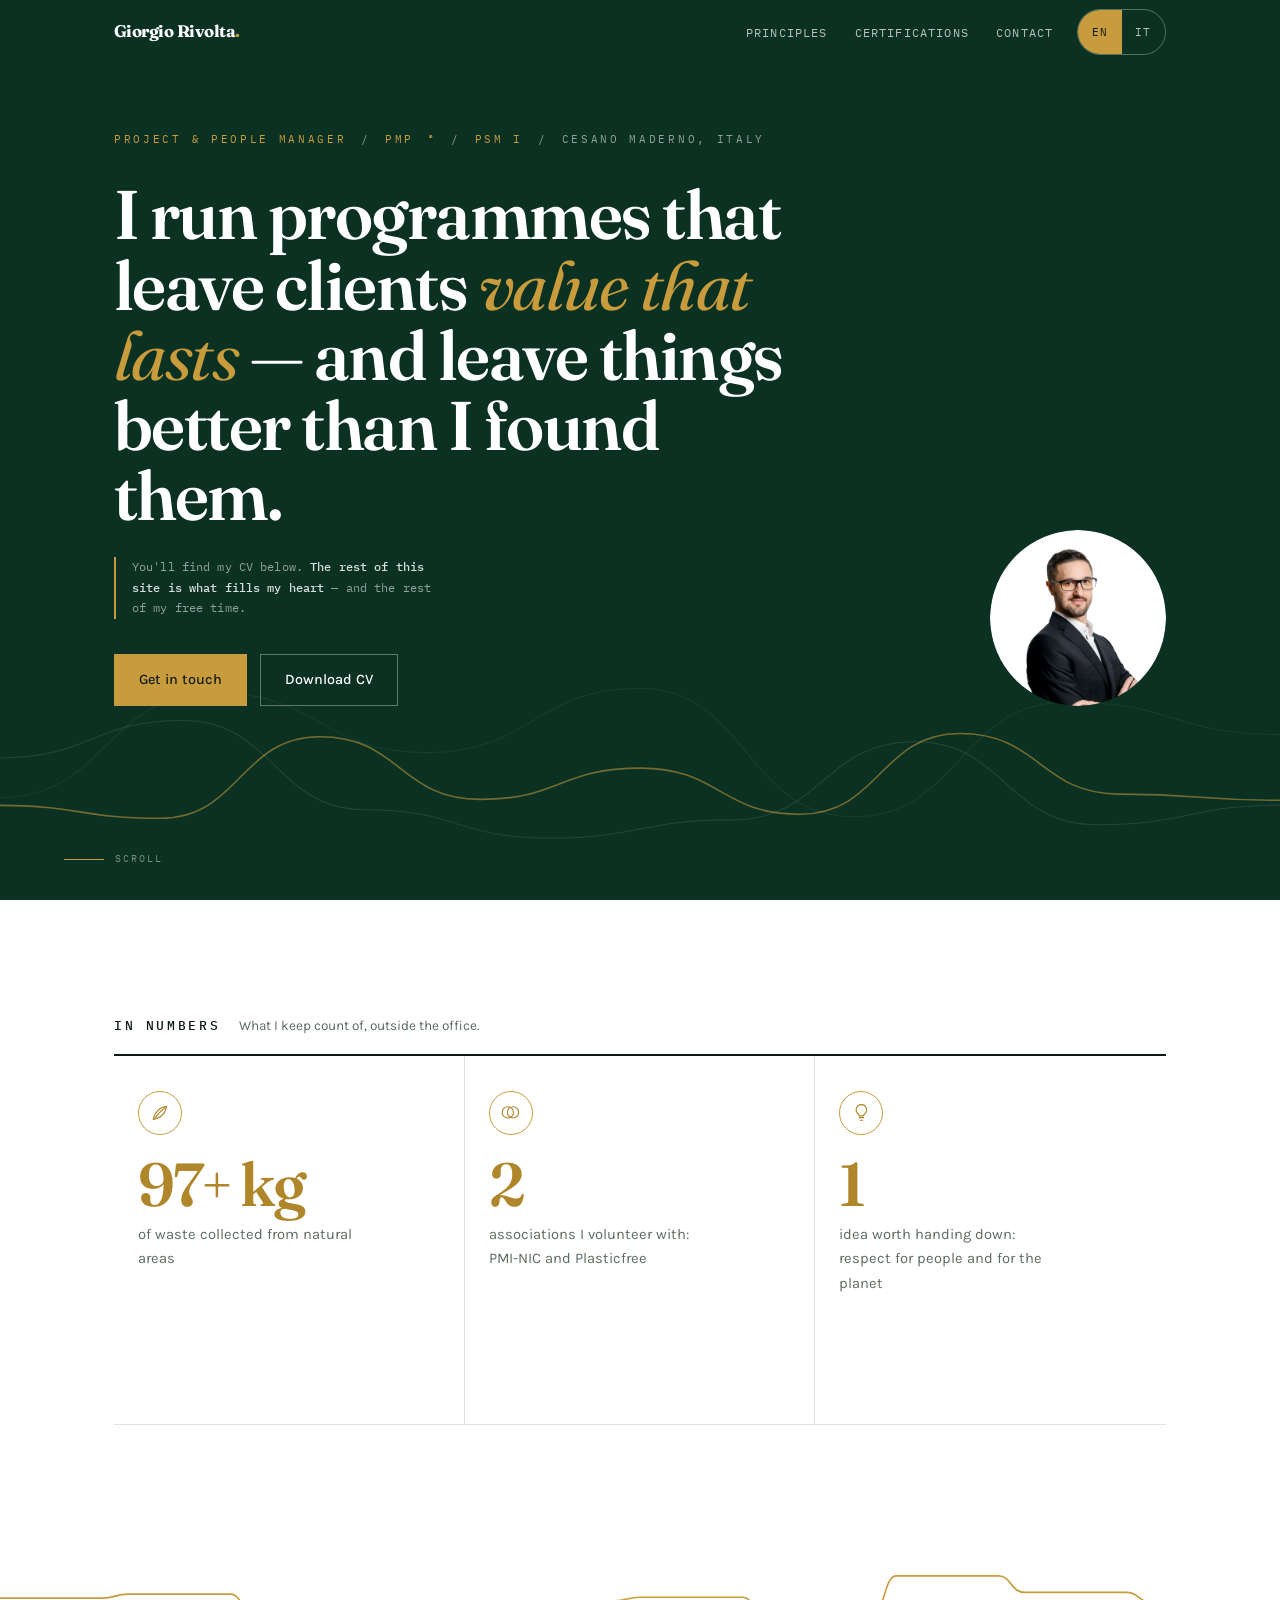
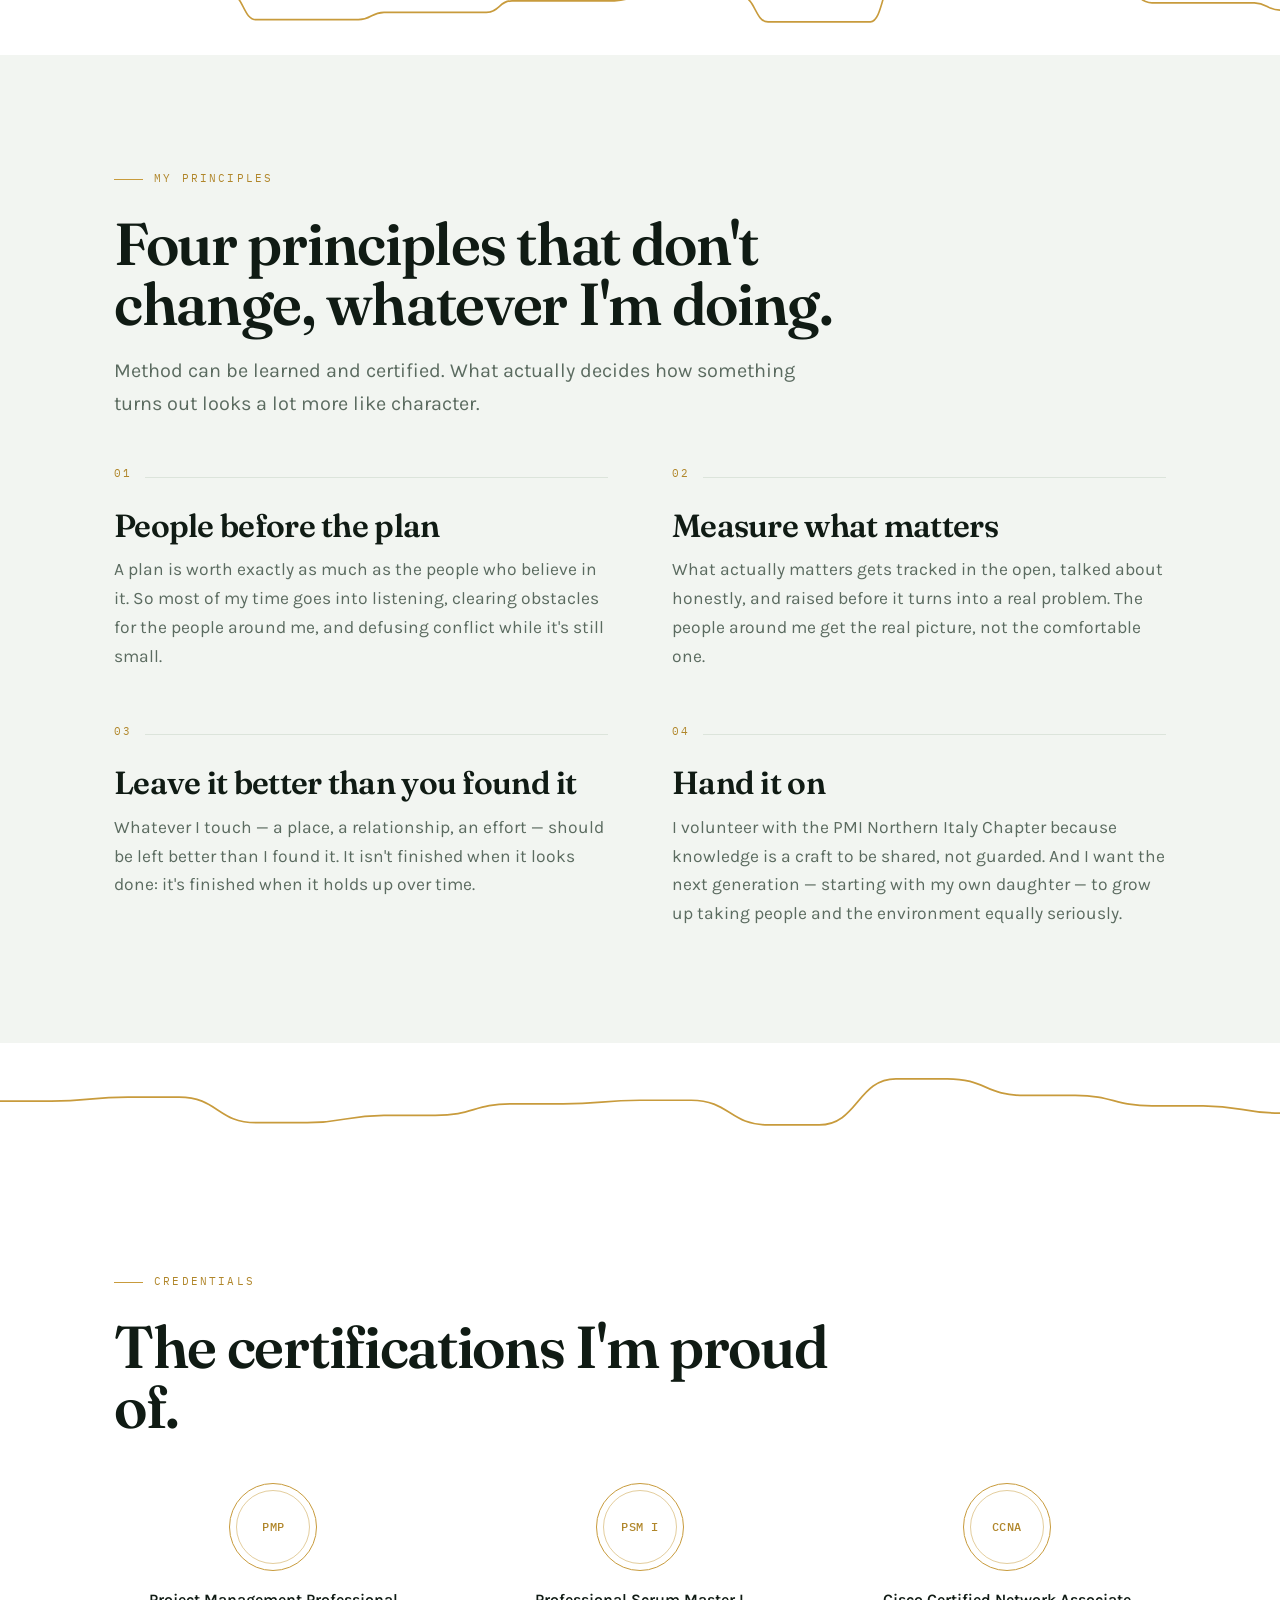
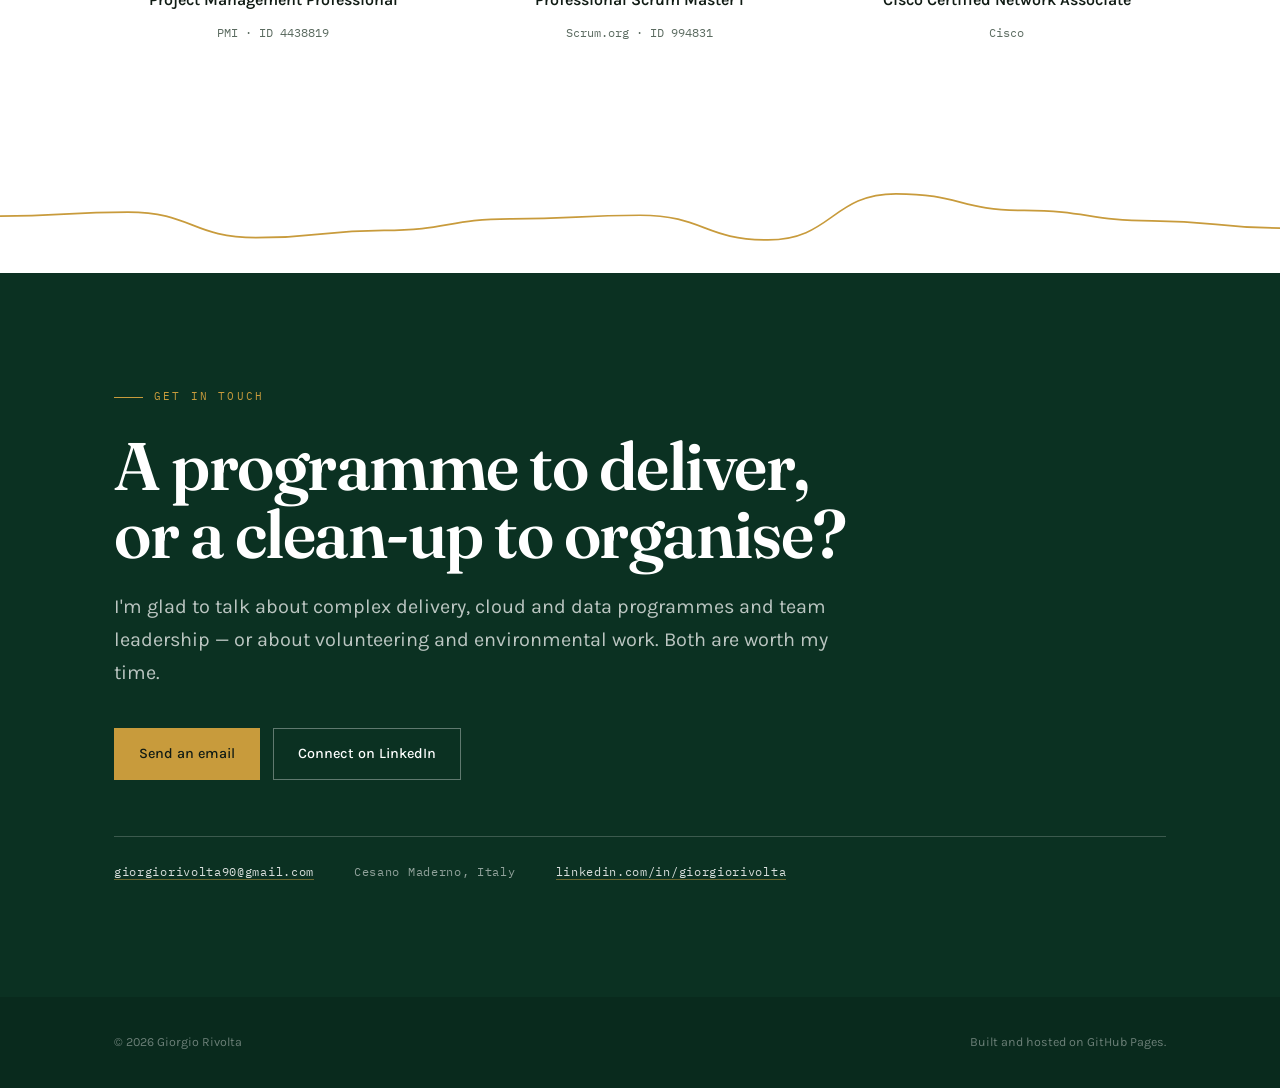
==== commit 2ee7e57e: "Reframe site as a community mirror, not an HTML CV Hero now points to the downloadable CV and everyt" ====
--- a/index.html
+++ b/index.html
@@ -186,7 +186,7 @@
     position:relative;overflow:hidden;padding-block:7rem 11rem;
   }
   .hero .wrap{
-    display:grid;grid-template-columns:minmax(0,1fr) minmax(0,17rem);
+    display:grid;grid-template-columns:minmax(0,1fr) minmax(0,11rem);
     gap:var(--gap);align-items:end;position:relative;z-index:3;width:100%;
   }
   .kicker{
@@ -195,22 +195,19 @@
   }
   .kicker span{color:rgba(255,255,255,.55)}
   .hero h1{
-    font-size:clamp(2.9rem,8.4vw,6.6rem);font-weight:600;max-width:15ch;margin-bottom:1.8rem;
+    font-size:clamp(2.1rem,5.6vw,4.3rem);font-weight:600;max-width:16ch;margin-bottom:1.6rem;
   }
   .hero h1 em{font-style:italic;font-weight:400;color:var(--gold)}
-  .hero-lede{
-    font-size:clamp(1.05rem,1rem + .5vw,1.3rem);max-width:50ch;
-    color:rgba(255,255,255,.72);margin:0 0 2.4rem;
-  }
-  .hero-lede strong{color:#fff;font-weight:500}
-
-  .portrait{position:relative;width:100%;max-width:17rem;margin-left:auto}
+  .hero-note{
+    font-family:var(--mono);font-size:.76rem;line-height:1.7;letter-spacing:.01em;max-width:46ch;
+    color:rgba(255,255,255,.55);margin:0 0 2.2rem;padding-left:1rem;border-left:2px solid var(--gold);
+  }
+  .hero-note strong{color:rgba(255,255,255,.85);font-weight:500}
+
+  .portrait{position:relative;width:100%;max-width:11rem;margin-left:auto}
   .portrait img{
-    width:100%;aspect-ratio:4/5;object-fit:cover;object-position:center 22%;
+    width:100%;height:auto;aspect-ratio:1/1;border-radius:50%;object-fit:cover;object-position:center 22%;
     position:relative;z-index:2;filter:saturate(.85) contrast(1.03);
-  }
-  .portrait::after{
-    content:"";position:absolute;inset:1rem -1rem -1rem 1rem;border:1px solid var(--gold);z-index:1;
   }
 
   .actions{display:flex;flex-wrap:wrap;gap:.8rem}
@@ -273,6 +270,12 @@
   .row:hover::before,.row:focus-within::before{transform:scaleX(1)}
   .ledger-rows .row:nth-child(3n){border-right:0}
   .ledger-rows .row:nth-last-child(-n+3){border-bottom:0}
+  .row{color:var(--gold-ink)}
+  .row-icon{
+    display:flex;align-items:center;justify-content:center;width:2.75rem;height:2.75rem;
+    border:1px solid var(--gold);border-radius:50%;margin-bottom:1.3rem;color:var(--gold-ink);
+  }
+  .row-icon svg{width:1.3rem;height:1.3rem}
   .row .fig{
     font-family:var(--display);font-size:clamp(2.4rem,5.4vw,3.8rem);font-weight:600;
     line-height:.95;letter-spacing:-.04em;display:block;margin-bottom:.6rem;font-variant-numeric:tabular-nums;
@@ -284,18 +287,6 @@
     opacity:0;transform:translateY(6px);transition:opacity .4s var(--ease),transform .4s var(--ease);
   }
   .row:hover .ctx,.row:focus-within .ctx{opacity:.85;transform:none}
-  .row .tag{
-    font-family:var(--mono);font-size:.58rem;letter-spacing:.16em;text-transform:uppercase;
-    position:absolute;top:2.2rem;right:1.5rem;
-  }
-  .row[data-kind="work"]{color:var(--green)}
-  .row[data-kind="give"]{color:var(--gold-ink)}
-  .row .lbl{color:var(--muted)}
-  .ledger-foot{padding-top:1.1rem;font-size:.86rem;color:var(--muted);display:flex;flex-wrap:wrap;gap:.4rem 1.6rem;align-items:center}
-  .key{display:inline-flex;align-items:center;gap:.5rem;font-family:var(--mono);font-size:.64rem;letter-spacing:.14em;text-transform:uppercase}
-  .dot{width:8px;height:8px;border-radius:50%;display:inline-block}
-  .dot-work{background:var(--green)}
-  .dot-give{background:var(--gold)}
 
   /* ---------- principles ---------- */
   .principles{display:grid;grid-template-columns:repeat(2,1fr);gap:clamp(2.5rem,5vw,4.5rem)}
@@ -305,60 +296,19 @@
     position:absolute;top:-.8rem;left:0;background:var(--mist);padding-right:.8rem;
   }
   .principle h3{font-size:clamp(1.45rem,2.6vw,2rem);margin-bottom:.8rem}
-  .principle p{margin:0 0 1rem;color:var(--muted)}
-  .principle .thread{margin:0;padding-left:1.1rem;border-left:2px solid var(--gold);font-size:.95rem;color:var(--ink)}
-
-  /* ---------- work ---------- */
-  .projects{border-top:1px solid var(--line)}
-  .project{
-    display:grid;grid-template-columns:minmax(0,4rem) minmax(0,1fr) minmax(0,14rem);
-    gap:var(--gap);padding-block:clamp(2.2rem,4vw,3.4rem);border-bottom:1px solid var(--line);
-    align-items:start;position:relative;transition:background .4s var(--ease);
-  }
-  .project::before{
-    content:"";position:absolute;left:calc(var(--pad) * -1);right:calc(var(--pad) * -1);top:0;bottom:0;
-    background:var(--mist);opacity:0;transition:opacity .4s var(--ease);z-index:0;
-  }
-  .project:hover::before{opacity:1}
-  .project > *{position:relative;z-index:1}
-  .project .idx{
-    font-family:var(--display);font-size:clamp(1.6rem,3vw,2.3rem);font-weight:400;
-    color:var(--gold);line-height:1;font-variant-numeric:tabular-nums;
-  }
-  .project .yr{font-family:var(--mono);font-size:.7rem;color:var(--muted);letter-spacing:.1em;display:block;margin-bottom:.6rem}
-  .project h3{font-size:clamp(1.5rem,3vw,2.2rem);margin-bottom:.7rem}
-  .project p{margin:0;color:var(--muted);max-width:60ch}
-  .facts{list-style:none;margin:0;padding:0;font-family:var(--mono);font-size:.72rem;color:var(--muted)}
-  .facts li{display:flex;justify-content:space-between;gap:1rem;padding:.5rem 0;border-bottom:1px solid var(--line)}
-  .facts li:last-child{border-bottom:0}
-  .facts b{color:var(--ink);font-weight:500;text-align:right}
-
-  /* ---------- path ---------- */
-  .path{list-style:none;margin:0;padding:0;border-top:1px solid rgba(255,255,255,.18)}
-  .path li{
-    display:grid;grid-template-columns:minmax(0,9rem) minmax(0,1fr);gap:var(--gap);
-    padding-block:1.6rem;border-bottom:1px solid rgba(255,255,255,.18);
-    transition:padding-left .4s var(--ease);
-  }
-  .path li:hover{padding-left:.8rem}
-  .path .yr{font-family:var(--mono);font-size:.74rem;color:var(--gold);letter-spacing:.08em}
-  .path .role{font-weight:700;display:block;color:#fff;font-size:1.05rem}
-  .path .org{color:rgba(255,255,255,.55);font-size:.92rem}
-
-  /* ---------- toolkit ---------- */
-  .two{display:grid;grid-template-columns:repeat(2,1fr);gap:clamp(2.5rem,5vw,4.5rem)}
-  .deflist{margin:0}
-  .deflist dt{
-    font-family:var(--mono);font-size:.66rem;letter-spacing:.16em;text-transform:uppercase;
-    color:var(--gold-ink);padding-top:1.1rem;border-top:1px solid var(--line);margin-bottom:.45rem;
-  }
-  .deflist dt:first-of-type{border-top:0;padding-top:0}
-  .deflist dd{margin:0 0 1.2rem;color:var(--muted);font-size:.95rem}
-  .certs{list-style:none;margin:0;padding:0}
-  .certs li{display:flex;justify-content:space-between;gap:1rem;padding:.85rem 0;border-bottom:1px solid var(--line);font-size:.96rem}
-  .certs li:last-child{border-bottom:0}
-  .certs .when{font-family:var(--mono);font-size:.72rem;color:var(--gold-ink);white-space:nowrap;padding-top:.25rem}
-  .certs .sub{color:var(--muted);font-size:.85rem}
+  .principle p{margin:0;color:var(--muted)}
+
+  /* ---------- certification badges ---------- */
+  .badges{display:grid;grid-template-columns:repeat(3,1fr);gap:clamp(2rem,5vw,3rem)}
+  .badge{display:flex;flex-direction:column;align-items:center;text-align:center;gap:.6rem}
+  .badge .seal{
+    width:5.5rem;height:5.5rem;border-radius:50%;border:1px solid var(--gold);
+    display:flex;align-items:center;justify-content:center;position:relative;margin-bottom:.4rem;
+  }
+  .badge .seal::before{content:"";position:absolute;inset:6px;border:1px solid var(--gold);border-radius:50%;opacity:.5}
+  .badge .seal span{font-family:var(--mono);font-size:.78rem;letter-spacing:.04em;color:var(--gold-ink);font-weight:500;position:relative;z-index:1}
+  .badge b{font-size:1rem;font-weight:600}
+  .badge .sub{font-family:var(--mono);font-size:.76rem;color:var(--muted)}
 
   /* ---------- contact ---------- */
   .contact h2{font-size:clamp(2.2rem,6vw,4.2rem);max-width:17ch;margin-bottom:1.4rem}
@@ -383,25 +333,18 @@
 
   @media (max-width:980px){
     .hero .wrap{grid-template-columns:1fr;align-items:start}
-    .portrait{max-width:12rem;margin-left:0;order:-1;margin-bottom:.5rem}
+    .portrait{max-width:7.5rem;margin-left:0;order:-1;margin-bottom:.5rem}
     .hero{padding-block:6rem 9rem;min-height:auto}
   }
   @media (max-width:860px){
     .navlinks{display:none}
     .burger{display:flex}
     .lang{margin-left:0}
-    .ledger-rows{grid-template-columns:repeat(2,1fr)}
-    .ledger-rows .row:nth-child(3n){border-right:1px solid var(--line)}
-    .ledger-rows .row:nth-child(2n){border-right:0}
-    .ledger-rows .row:nth-last-child(-n+3){border-bottom:1px solid var(--line)}
-    .ledger-rows .row:nth-last-child(-n+2){border-bottom:0}
-    .principles,.two{grid-template-columns:1fr}
-    .project{grid-template-columns:minmax(0,3rem) minmax(0,1fr);gap:1.2rem}
-    .project .facts{grid-column:2}
-    .path li{grid-template-columns:1fr;gap:.2rem}
+    .principles{grid-template-columns:1fr}
+    .badges{grid-template-columns:1fr}
     .row .ctx{opacity:.8;transform:none}
   }
-  @media (max-width:480px){
+  @media (max-width:700px){
     .ledger-rows{grid-template-columns:1fr}
     .ledger-rows .row{border-right:0!important;border-bottom:1px solid var(--line)!important}
     .ledger-rows .row:last-child{border-bottom:0!important}
@@ -424,10 +367,8 @@
   <div class="wrap">
     <a class="mark" href="#top">Giorgio Rivolta<span>.</span></a>
     <ul class="navlinks">
-      <li><a href="#approach" data-i18n="nav.approach">Approach</a></li>
-      <li><a href="#work" data-i18n="nav.work">Work</a></li>
-      <li><a href="#path" data-i18n="nav.path">Path</a></li>
-      <li><a href="#toolkit" data-i18n="nav.toolkit">Toolkit</a></li>
+      <li><a href="#principles" data-i18n="nav.principles">Principles</a></li>
+      <li><a href="#certs" data-i18n="nav.certs">Certifications</a></li>
       <li><a href="#contact" data-i18n="nav.contact">Contact</a></li>
     </ul>
     <div class="lang" role="group" aria-label="Language / Lingua">
@@ -439,10 +380,8 @@
 </header>
 
 <nav class="sheet" id="sheet" aria-label="Menu">
-  <a href="#approach" data-i18n="nav.approach">Approach</a>
-  <a href="#work" data-i18n="nav.work">Work</a>
-  <a href="#path" data-i18n="nav.path">Path</a>
-  <a href="#toolkit" data-i18n="nav.toolkit">Toolkit</a>
+  <a href="#principles" data-i18n="nav.principles">Principles</a>
+  <a href="#certs" data-i18n="nav.certs">Certifications</a>
   <a href="#contact" data-i18n="nav.contact">Contact</a>
 </nav>
 
@@ -462,7 +401,7 @@
       <div>
         <p class="kicker">Project &amp; People Manager <span>/</span> PMP<sup>®</sup> <span>/</span> PSM I <span>/</span> <span data-i18n="hero.place">Cesano Maderno, Italy</span></p>
         <h1 data-i18n="hero.title">I run programmes that leave clients <em>value that lasts</em> — and leave things better than I found them.</h1>
-        <p class="hero-lede" data-i18n="hero.lede">Fifteen years turning business priorities into cloud, data and AI delivery for Fortune 500 organisations. <strong>The same care goes into the places I help clean up on weekends.</strong></p>
+        <p class="hero-note" data-i18n="hero.note">You'll find my CV below. <strong>The rest of this site is what fills my heart</strong> — and the rest of my free time.</p>
         <div class="actions">
           <a class="btn btn-gold" href="mailto:giorgiorivolta90@gmail.com"><span data-i18n="hero.cta1">Get in touch</span></a>
           <a class="btn btn-ghost" href="cv/CV_GiorgioRivolta.pdf" target="_blank" rel="noopener"><span data-i18n="hero.cta2">Download CV</span></a>
@@ -481,193 +420,87 @@
     <div class="wrap">
       <div class="ledger-head rv">
         <h2 data-i18n="ledger.title">In numbers</h2>
-        <p data-i18n="ledger.sub">What I keep count of, all in one place.</p>
+        <p data-i18n="ledger.sub">What I keep count of, outside the office.</p>
       </div>
       <div class="ledger-rows">
-        <div class="row rv" data-kind="work" tabindex="0">
-          <span class="tag" data-i18n="tag.work">Work</span>
-          <span class="fig" data-to="15" data-suffix="+">15+</span>
-          <span class="lbl" data-i18n="lg.1">years leading IT delivery</span>
-          <span class="ctx" data-i18n="cx.1">From network administrator to programme lead — the technical years still inform every estimate I sign off.</span>
-        </div>
-        <div class="row rv" data-d="1" data-kind="work" tabindex="0">
-          <span class="tag" data-i18n="tag.work">Work</span>
-          <span class="fig" data-to="50" data-suffix="+">50+</span>
-          <span class="lbl" data-i18n="lg.2">people in the project teams I coordinate</span>
-          <span class="ctx" data-i18n="cx.2">Fifteen of them report to me directly. The rest span engineering, analytics, suppliers and client teams.</span>
-        </div>
-        <div class="row rv" data-d="2" data-kind="work" tabindex="0">
-          <span class="tag" data-i18n="tag.work">Work</span>
-          <span class="fig" data-prefix="€" data-to="5" data-suffix="M">€5M</span>
-          <span class="lbl" data-i18n="lg.3">largest programme budget I've owned</span>
-          <span class="ctx" data-i18n="cx.3">Owned end to end: forecast, burn, supplier contracts and the conversations when a number moves.</span>
-        </div>
-        <div class="row rv" data-kind="give" tabindex="0">
-          <span class="tag" data-i18n="tag.give">Give</span>
+        <div class="row rv" tabindex="0">
+          <span class="row-icon" aria-hidden="true"><svg viewBox="0 0 24 24" fill="none" stroke="currentColor" stroke-width="1.3"><path d="M4 20c8-1 14-7 15-15-8 1-14 7-15 15Z"/><path d="M6 18c3-4 7-8 11-11"/></svg></span>
           <span class="fig" data-to="100" data-suffix="+ kg">100+ kg</span>
           <span class="lbl" data-i18n="lg.4">of waste collected from natural areas</span>
-          <span class="ctx" data-i18n="cx.4">Weighed bag by bag, on clean-up days with Plasticfree. It's the metric I'm least willing to round up.</span>
-        </div>
-        <div class="row rv" data-d="1" data-kind="give" tabindex="0">
-          <span class="tag" data-i18n="tag.give">Give</span>
+          <span class="ctx" data-i18n="cx.4">Taking that weight off the world is exactly what makes me feel lighter, every day.</span>
+        </div>
+        <div class="row rv" data-d="1" tabindex="0">
+          <span class="row-icon" aria-hidden="true"><svg viewBox="0 0 24 24" fill="none" stroke="currentColor" stroke-width="1.3"><circle cx="9" cy="12" r="6.5"/><circle cx="15" cy="12" r="6.5"/></svg></span>
           <span class="fig" data-to="2">2</span>
           <span class="lbl" data-i18n="lg.5">associations I volunteer with: PMI-NIC and Plasticfree</span>
-          <span class="ctx" data-i18n="cx.5">One passes on the craft of project management. The other picks up what other people left behind.</span>
-        </div>
-        <div class="row rv" data-d="2" data-kind="give" tabindex="0">
-          <span class="tag" data-i18n="tag.give">Give</span>
+          <span class="ctx" data-i18n="cx.5">One passes on knowledge. The other picks up what other people left behind.</span>
+        </div>
+        <div class="row rv" data-d="2" tabindex="0">
+          <span class="row-icon" aria-hidden="true"><svg viewBox="0 0 24 24" fill="none" stroke="currentColor" stroke-width="1.3"><path d="M9 18h6M10 21h4"/><path d="M12 3a6 6 0 0 0-3.6 10.8c.6.5 1.1 1.2 1.1 2.2h5c0-1 .5-1.7 1.1-2.2A6 6 0 0 0 12 3Z"/></svg></span>
           <span class="fig" data-to="1">1</span>
           <span class="lbl" data-i18n="lg.6">idea worth handing down: respect for people and for the planet</span>
           <span class="ctx" data-i18n="cx.6">The one thing I'd want the next generation to take from me, ahead of any method or certification.</span>
         </div>
       </div>
-      <div class="ledger-foot rv">
-        <span class="key"><i class="dot dot-work"></i><span data-i18n="key.work">Career</span></span>
-        <span class="key"><i class="dot dot-give"></i><span data-i18n="key.give">Community</span></span>
-        <span data-i18n="ledger.note">Same person, different units of measure.</span>
-      </div>
     </div>
   </section>
 
-  <div class="divider" data-morph="0.15" aria-hidden="true"></div>
-
-  <!-- APPROACH -->
-  <section class="band mist" id="approach">
+  <div class="divider" data-morph="0.2" aria-hidden="true"></div>
+
+  <!-- PRINCIPLES -->
+  <section class="band mist" id="principles">
     <div class="wrap">
-      <p class="eyebrow" data-i18n="eyebrow.approach">How I work</p>
-      <h2 class="h-sec rv" data-i18n="approach.title">Four principles that don't change, in the office or along a river.</h2>
-      <p class="lede rv" data-d="1" style="margin-bottom:3.5rem" data-i18n="approach.lede">Delivery discipline is the part that's easy to certify. What actually decides how a programme turns out looks a lot more like character.</p>
+      <p class="eyebrow" data-i18n="eyebrow.principles">My principles</p>
+      <h2 class="h-sec rv" data-i18n="principles.title">Four principles that don't change, whatever I'm doing.</h2>
+      <p class="lede rv" data-d="1" style="margin-bottom:3.5rem" data-i18n="principles.lede">Method can be learned and certified. What actually decides how something turns out looks a lot more like character.</p>
 
       <div class="principles">
         <div class="principle rv">
           <span class="num">01</span>
           <h3 data-i18n="p1.h">People before the plan</h3>
-          <p data-i18n="p1.p">I manage fifteen people directly and coordinate teams of fifty or more. A plan is worth exactly as much as the people who believe in it, so most of my time goes into coaching, clearing obstacles and defusing conflict early.</p>
-          <p class="thread" data-i18n="p1.t">A team that trusts you flags the risk while it's still small.</p>
+          <p data-i18n="p1.p">A plan is worth exactly as much as the people who believe in it. So most of my time goes into listening, clearing obstacles for the people around me, and defusing conflict while it's still small.</p>
         </div>
         <div class="principle rv" data-d="1">
           <span class="num">02</span>
           <h3 data-i18n="p2.h">Measure what matters</h3>
-          <p data-i18n="p2.p">Scope, budget, risk, dependencies — tracked in the open, reported honestly, escalated before they do damage. Leadership gets the real picture, not the comfortable one.</p>
-          <p class="thread" data-i18n="p2.t">It's the same instinct that makes me weigh the bags at the end of a clean-up.</p>
+          <p data-i18n="p2.p">What actually matters gets tracked in the open, talked about honestly, and raised before it turns into a real problem. The people around me get the real picture, not the comfortable one.</p>
         </div>
         <div class="principle rv" data-d="2">
           <span class="num">03</span>
           <h3 data-i18n="p3.h">Leave it better than you found it</h3>
-          <p data-i18n="p3.p">A migration should leave the platform more secure and more scalable than it was. A data hub should leave a company able to trust its own numbers. Delivery isn't over when it ships — it's over when it holds.</p>
-          <p class="thread" data-i18n="p3.t">With Plasticfree, that sentence needs no translation.</p>
+          <p data-i18n="p3.p">Whatever I touch — a place, a relationship, an effort — should be left better than I found it. It isn't finished when it looks done: it's finished when it holds up over time.</p>
         </div>
         <div class="principle rv" data-d="3">
           <span class="num">04</span>
           <h3 data-i18n="p4.h">Hand it on</h3>
-          <p data-i18n="p4.p">I volunteer with the PMI Northern Italy Chapter because project management is a craft to be shared, not guarded. And I want the next generation to grow up taking people and the environment equally seriously.</p>
-          <p class="thread" data-i18n="p4.t">What you keep to yourself stops with you.</p>
+          <p data-i18n="p4.p">I volunteer with the PMI Northern Italy Chapter because knowledge is a craft to be shared, not guarded. And I want the next generation — starting with my own daughter — to grow up taking people and the environment equally seriously.</p>
         </div>
       </div>
     </div>
   </section>
 
-  <div class="divider" data-morph="0.45" aria-hidden="true"></div>
-
-  <!-- WORK -->
-  <section class="band" id="work">
+  <div class="divider" data-morph="0.6" aria-hidden="true"></div>
+
+  <!-- CERTIFICATIONS -->
+  <section class="band" id="certs">
     <div class="wrap">
-      <p class="eyebrow" data-i18n="eyebrow.work">Selected programmes</p>
-      <h2 class="h-sec rv" style="margin-bottom:2.8rem" data-i18n="work.title">Three programmes that changed how a business runs.</h2>
-
-      <div class="projects">
-        <article class="project rv">
-          <div class="idx">01</div>
-          <div>
-            <span class="yr">2021 — 2026</span>
-            <h3 data-i18n="w1.h">Procurement Data Hub</h3>
-            <p data-i18n="w1.p">From assessment through to deployment of a unified Azure data platform pulling together SAP, Oracle, Microsoft Access and other sources. It gave an energy group a single source of truth for procurement — and with it, reporting people could actually act on. I coordinated infrastructure, engineering, analytics and business stakeholders throughout.</p>
-          </div>
-          <ul class="facts">
-            <li><span data-i18n="f.sector">Sector</span><b data-i18n="w1.sector">Energy</b></li>
-            <li><span data-i18n="f.team">Team</span><b>50</b></li>
-            <li><span data-i18n="f.budget">Budget</span><b>€2M — €5M</b></li>
-          </ul>
-        </article>
-
-        <article class="project rv">
-          <div class="idx">02</div>
-          <div>
-            <span class="yr">2019 — 2021</span>
-            <h3 data-i18n="w2.h">On-premises to Azure migration</h3>
-            <p data-i18n="w2.p">Fifty servers and twenty applications moved to Microsoft Azure without interrupting the business. Functional assessment, target architecture, sequencing and risk mitigation — with engineers, architects and stakeholders spread across regions kept aligned by structured governance and plain-spoken updates to leadership.</p>
-          </div>
-          <ul class="facts">
-            <li><span data-i18n="f.sector">Sector</span><b data-i18n="w2.sector">Eyewear</b></li>
-            <li><span data-i18n="f.team">Team</span><b data-i18n="w2.team">14 (global)</b></li>
-            <li><span data-i18n="f.budget">Budget</span><b>€1M — €2M</b></li>
-          </ul>
-        </article>
-
-        <article class="project rv">
-          <div class="idx">03</div>
-          <div>
-            <span class="yr">2015 — 2019</span>
-            <h3 data-i18n="w3.h">EnterCloudSuite</h3>
-            <p data-i18n="w3.p">End-to-end delivery of a self-service cloud management platform, bringing developers, UI/UX designers and infrastructure engineers into one rhythm. I introduced agile ways of working and owned scope, milestones, budget and communication with leadership. It widened the company's offering and put customers in control of their own infrastructure.</p>
-          </div>
-          <ul class="facts">
-            <li><span data-i18n="f.sector">Sector</span><b data-i18n="w3.sector">Cloud services</b></li>
-            <li><span data-i18n="f.team">Team</span><b>9</b></li>
-            <li><span data-i18n="f.budget">Budget</span><b data-i18n="w3.budget">up to €1M</b></li>
-          </ul>
-        </article>
-      </div>
-    </div>
-  </section>
-
-  <div class="divider" data-morph="0.75" aria-hidden="true"></div>
-
-  <!-- PATH -->
-  <section class="band inverse" id="path">
-    <div class="wrap">
-      <p class="eyebrow" data-i18n="eyebrow.path">The path here</p>
-      <h2 class="h-sec rv" style="margin-bottom:2.8rem" data-i18n="path.title">From fixing networks to leading programmes.</h2>
-      <ul class="path">
-        <li class="rv"><span class="yr">2021 — <span data-i18n="now">now</span></span><span><span class="role" data-i18n="pa1.r">Project &amp; People Manager, IT &amp; AI</span><span class="org">Avvale S.p.A.</span></span></li>
-        <li class="rv" data-d="1"><span class="yr">2019 — 2021</span><span><span class="role" data-i18n="pa2.r">Client Project Manager</span><span class="org">NTT DATA S.p.A.</span></span></li>
-        <li class="rv" data-d="2"><span class="yr">2015 — 2019</span><span><span class="role" data-i18n="pa3.r">Cloud Delivery Manager &amp; Scrum Master</span><span class="org">Irideos S.p.A.</span></span></li>
-        <li class="rv" data-d="3"><span class="yr">2013 — 2015</span><span><span class="role" data-i18n="pa4.r">Support Team Manager</span><span class="org">Enter S.r.l.</span></span></li>
-        <li class="rv" data-d="4"><span class="yr">2011 — 2013</span><span><span class="role" data-i18n="pa5.r">Network Administrator</span><span class="org">Enter S.r.l.</span></span></li>
-      </ul>
-    </div>
-  </section>
-
-  <!-- TOOLKIT -->
-  <section class="band" id="toolkit">
-    <div class="wrap">
-      <p class="eyebrow" data-i18n="eyebrow.toolkit">Toolkit &amp; credentials</p>
-      <div class="two">
-        <div class="rv">
-          <dl class="deflist">
-            <dt data-i18n="t1.dt">Data &amp; analytics</dt>
-            <dd>Azure Data Factory · Azure Data Lake · Databricks · Power BI · Power Apps</dd>
-            <dt data-i18n="t2.dt">AI &amp; machine learning</dt>
-            <dd>Azure AI &amp; Bot Service · Azure Machine Learning · Databricks ML · AWS SageMaker</dd>
-            <dt data-i18n="t3.dt">Cloud &amp; platforms</dt>
-            <dd>Azure · AWS · Google Cloud · VMware · OpenStack · Kubernetes</dd>
-            <dt data-i18n="t4.dt">Delivery</dt>
-            <dd>Scrum · PMI · PRINCE2 · Jira · Azure DevOps · Asana · Trello</dd>
-            <dt data-i18n="t5.dt">Industries</dt>
-            <dd data-i18n="t5.dd">Banking · Consumer manufacturing · Energy &amp; utilities · Healthcare · Insurance · Media · Pharmaceuticals · Transport · Telecommunications</dd>
-            <dt data-i18n="t6.dt">Languages</dt>
-            <dd data-i18n="t6.dd">Italian (native) · English (B2)</dd>
-          </dl>
-        </div>
-        <div class="rv" data-d="1">
-          <ul class="certs">
-            <li><span><b data-i18n="c1.n">Project Management Professional (PMP)</b><br><span class="sub">PMI · <span data-i18n="c.id">ID</span> 4438819</span></span><span class="when">2026</span></li>
-            <li><span><b data-i18n="c2.n">Professional Scrum Master I</b><br><span class="sub">Scrum.org · <span data-i18n="c.id">ID</span> 994831</span></span><span class="when">2023</span></li>
-            <li><span><b data-i18n="c3.n">Microsoft Certified: Azure Fundamentals</b><br><span class="sub">Microsoft · <span data-i18n="c.id">ID</span> I011-5046</span></span><span class="when">2021</span></li>
-            <li><span><b data-i18n="c4.n">PMI Agile Certified Practitioner</b><br><span class="sub" data-i18n="c4.s">Course completion</span></span><span class="when">2018</span></li>
-            <li><span><b data-i18n="c5.n">Cisco Certified Network Associate</b><br><span class="sub">Cisco</span></span><span class="when">2012</span></li>
-            <li><span><b data-i18n="c6.n">Secondary school diploma in IT</b><br><span class="sub" data-i18n="c6.s">IT engineering</span></span><span class="when">2010</span></li>
-          </ul>
+      <p class="eyebrow" data-i18n="eyebrow.certs">Credentials</p>
+      <h2 class="h-sec rv" style="margin-bottom:2.8rem" data-i18n="certs.title">The certifications I'm proud of.</h2>
+      <div class="badges">
+        <div class="badge rv">
+          <div class="seal" aria-hidden="true"><span>PMP</span></div>
+          <b data-i18n="badge1.n">Project Management Professional</b>
+          <span class="sub">PMI · <span data-i18n="c.id">ID</span> 4438819</span>
+        </div>
+        <div class="badge rv" data-d="1">
+          <div class="seal" aria-hidden="true"><span>PSM I</span></div>
+          <b data-i18n="badge2.n">Professional Scrum Master I</b>
+          <span class="sub">Scrum.org · <span data-i18n="c.id">ID</span> 994831</span>
+        </div>
+        <div class="badge rv" data-d="2">
+          <div class="seal" aria-hidden="true"><span>CCNA</span></div>
+          <b data-i18n="badge3.n">Cisco Certified Network Associate</b>
+          <span class="sub">Cisco</span>
         </div>
       </div>
     </div>
@@ -798,78 +631,38 @@
    ======================================================================= */
 const IT = {
   "skip":"Vai al contenuto","scroll":"Scorri",
-  "nav.approach":"Approccio","nav.work":"Progetti","nav.path":"Percorso","nav.toolkit":"Competenze","nav.contact":"Contatti",
+  "nav.principles":"Principi","nav.certs":"Certificazioni","nav.contact":"Contatti",
   "hero.place":"Cesano Maderno, Italia",
   "hero.title":"Gestisco progetti che danno al cliente <em>valore che resta</em> — e lascio le cose meglio di come le ho trovate.",
-  "hero.lede":"Da quindici anni trasformo priorità di business in progetti cloud, data e AI per grandi organizzazioni internazionali. <strong>Con la stessa cura di quando ripulisco un sentiero la domenica mattina.</strong>",
+  "hero.note":"Qui sotto trovi il mio CV, <strong>il resto del sito racconta cosa riempie il mio cuore</strong> ed il resto del mio tempo libero.",
   "hero.cta1":"Parliamone","hero.cta2":"Scarica il CV",
 
-  "ledger.title":"In numeri","ledger.sub":"Quello di cui tengo il conto, tutto insieme.",
-  "tag.work":"Lavoro","tag.give":"Comunità",
-  "lg.1":"anni alla guida di progetti IT",
-  "lg.2":"persone nei team di progetto che coordino",
-  "lg.3":"il budget più alto che ho gestito",
+  "ledger.title":"In numeri","ledger.sub":"Quello di cui tengo il conto, fuori dall'ufficio.",
   "lg.4":"di rifiuti raccolti in aree naturali",
   "lg.5":"associazioni in cui faccio volontariato: PMI-NIC e Plasticfree",
   "lg.6":"idea che vale la pena tramandare: il rispetto per le persone e per il pianeta",
-  "cx.1":"Da amministratore di rete a responsabile di programma: gli anni tecnici pesano ancora su ogni stima che firmo.",
-  "cx.2":"Quindici rispondono direttamente a me. Gli altri arrivano da sviluppo, analytics, fornitori e team del cliente.",
-  "cx.3":"Gestito dall'inizio alla fine: previsioni, consuntivi, contratti con i fornitori e le conversazioni di quando un numero si muove.",
-  "cx.4":"Pesati sacco per sacco, nelle giornate di raccolta con Plasticfree. È il dato che arrotondo meno volentieri.",
-  "cx.5":"Una tramanda il mestiere del project management. L'altra raccoglie quello che altri hanno lasciato indietro.",
+  "cx.4":"Togliere il peso dei rifiuti dal mondo è proprio quello che mi fa sentire più leggero, ogni giorno.",
+  "cx.5":"Una tramanda la conoscenza. L'altra raccoglie quello che altri hanno lasciato indietro.",
   "cx.6":"L'unica cosa che vorrei lasciare alle nuove generazioni, prima di qualsiasi metodo o certificazione.",
-  "key.work":"Carriera","key.give":"Comunità",
-  "ledger.note":"Stessa persona, unità di misura diverse.",
-
-  "eyebrow.approach":"Come lavoro",
-  "approach.title":"Quattro principi che non cambiano, in ufficio come lungo un fiume.",
-  "approach.lede":"Il metodo si impara e si certifica. Quello che decide davvero come finisce un progetto, invece, somiglia molto di più al carattere.",
+
+  "eyebrow.principles":"I miei principi",
+  "principles.title":"Quattro principi che non cambiano, qualunque cosa io stia facendo.",
+  "principles.lede":"Il metodo si impara e si certifica. Quello che decide davvero come vanno a finire le cose, invece, somiglia molto di più al carattere.",
   "p1.h":"Prima le persone, poi il piano",
-  "p1.p":"Gestisco quindici persone in modo diretto e coordino team che arrivano a cinquanta e oltre. Un piano vale quanto le persone che ci credono: per questo dedico gran parte del mio tempo a far crescere il team, rimuovere ostacoli e disinnescare i conflitti quando sono ancora piccoli.",
-  "p1.t":"Chi si fida di te ti segnala il problema mentre è ancora gestibile.",
+  "p1.p":"Un piano vale esattamente quanto le persone che ci credono. Per questo la maggior parte del mio tempo va nell'ascoltare, rimuovere ostacoli per chi mi sta vicino e disinnescare i conflitti quando sono ancora piccoli.",
   "p2.h":"Misurare quello che conta",
-  "p2.p":"Perimetro, budget, rischi, dipendenze: tenuti sotto controllo alla luce del sole, comunicati con onestà, con escalation effettuata prima che facciano danni. Al vertice arriva il quadro reale, non quello rassicurante.",
-  "p2.t":"È lo stesso istinto che mi fa pesare i sacchi alla fine di una giornata di raccolta.",
+  "p2.p":"Quello che conta davvero si tiene sotto controllo alla luce del sole, se ne parla con onestà, e si segnala prima che diventi un problema serio. Chi mi sta intorno riceve il quadro reale, non quello rassicurante.",
   "p3.h":"Lasciare le cose meglio di come le hai trovate",
-  "p3.p":"Una migrazione deve restituire una piattaforma più sicura e più solida di prima. Un data hub deve lasciare un'azienda capace di fidarsi dei propri numeri. Un progetto non finisce quando va in produzione: finisce quando regge nel tempo.",
-  "p3.t":"È esattamente lo stesso principio che seguo con Plasticfree.",
+  "p3.p":"Qualunque cosa io tocchi — un luogo, una relazione, un impegno — deve restare migliore di come l'ho trovata. Non finisce quando sembra completo: finisce quando regge nel tempo.",
   "p4.h":"Trasmettere quello che si sa",
-  "p4.p":"Faccio volontariato con il PMI Northern Italy Chapter perché il project management è un mestiere che si condivide, non si custodisce. E vorrei che le nuove generazioni crescessero prendendo sul serio le persone tanto quanto l'ambiente.",
-  "p4.t":"Quello che tieni per te si ferma a te.",
-
-  "eyebrow.work":"Progetti selezionati",
-  "work.title":"Tre programmi che hanno cambiato il modo di lavorare di un'azienda.",
-  "f.sector":"Settore","f.team":"Team","f.budget":"Budget",
-  "w1.h":"Procurement Data Hub",
-  "w1.p":"Dall'analisi iniziale al rilascio di una piattaforma dati Azure che mette insieme SAP, Oracle, Microsoft Access e altre fonti. Ha dato a un gruppo energetico una fonte unica e affidabile sul procurement, e con essa una reportistica su cui si potesse davvero decidere. Ho tenuto insieme infrastruttura, sviluppo, analytics e referenti di business per tutta la durata del programma.",
-  "w1.sector":"Energia",
-  "w2.h":"Migrazione da on-premise ad Azure",
-  "w2.p":"Cinquanta server e venti applicazioni portati su Microsoft Azure senza fermare l'attività. Analisi funzionale, architettura di destinazione, sequenza delle attività e gestione dei rischi, con tecnici, architetti e referenti distribuiti su più Paesi tenuti allineati da una governance chiara e da aggiornamenti diretti alla direzione.",
-  "w2.sector":"Eyewear","w2.team":"14 (internazionale)",
-  "w3.h":"EnterCloudSuite",
-  "w3.p":"Realizzazione completa di una piattaforma self-service per la gestione del cloud, facendo lavorare allo stesso ritmo sviluppatori, designer UI/UX e sistemisti. Ho introdotto un modo di lavorare agile e presidiato perimetro, tempi, budget e comunicazione verso la direzione. Il risultato ha ampliato l'offerta dell'azienda e reso i clienti autonomi sulla propria infrastruttura.",
-  "w3.sector":"Servizi cloud","w3.budget":"fino a €1M",
-
-  "eyebrow.path":"Il percorso",
-  "path.title":"Dalle reti da sistemare ai programmi da guidare.",
-  "now":"oggi",
-  "pa1.r":"Project &amp; People Manager, IT &amp; AI",
-  "pa2.r":"Client Project Manager",
-  "pa3.r":"Cloud Delivery Manager &amp; Scrum Master",
-  "pa4.r":"Support Team Manager",
-  "pa5.r":"Network Administrator",
-
-  "eyebrow.toolkit":"Competenze e certificazioni",
-  "t1.dt":"Dati e analytics","t2.dt":"AI e machine learning","t3.dt":"Cloud e piattaforme","t4.dt":"Metodo e strumenti","t5.dt":"Settori","t6.dt":"Lingue",
-  "t5.dd":"Banking · Manifatturiero consumer · Energia e utility · Sanità · Assicurazioni · Media · Farmaceutico · Trasporti · Telecomunicazioni",
-  "t6.dd":"Italiano (madrelingua) · Inglese (B2)",
+  "p4.p":"Faccio volontariato con il PMI Northern Italy Chapter perché la conoscenza è un mestiere che si condivide, non si custodisce. E vorrei che le nuove generazioni — a partire da mia figlia — crescessero prendendo sul serio le persone tanto quanto l'ambiente.",
+
+  "eyebrow.certs":"Credenziali",
+  "certs.title":"Le certificazioni di cui vado fiero.",
   "c.id":"n.",
-  "c1.n":"Project Management Professional (PMP)",
-  "c2.n":"Professional Scrum Master I",
-  "c3.n":"Microsoft Certified: Azure Fundamentals",
-  "c4.n":"PMI Agile Certified Practitioner","c4.s":"Attestato di frequenza",
-  "c5.n":"Cisco Certified Network Associate",
-  "c6.n":"Diploma di perito informatico","c6.s":"Istituto tecnico industriale",
+  "badge1.n":"Project Management Professional",
+  "badge2.n":"Professional Scrum Master I",
+  "badge3.n":"Cisco Certified Network Associate",
 
   "eyebrow.contact":"Contatti",
   "contact.title":"Un progetto da portare a casa, o una giornata di raccolta da organizzare?",
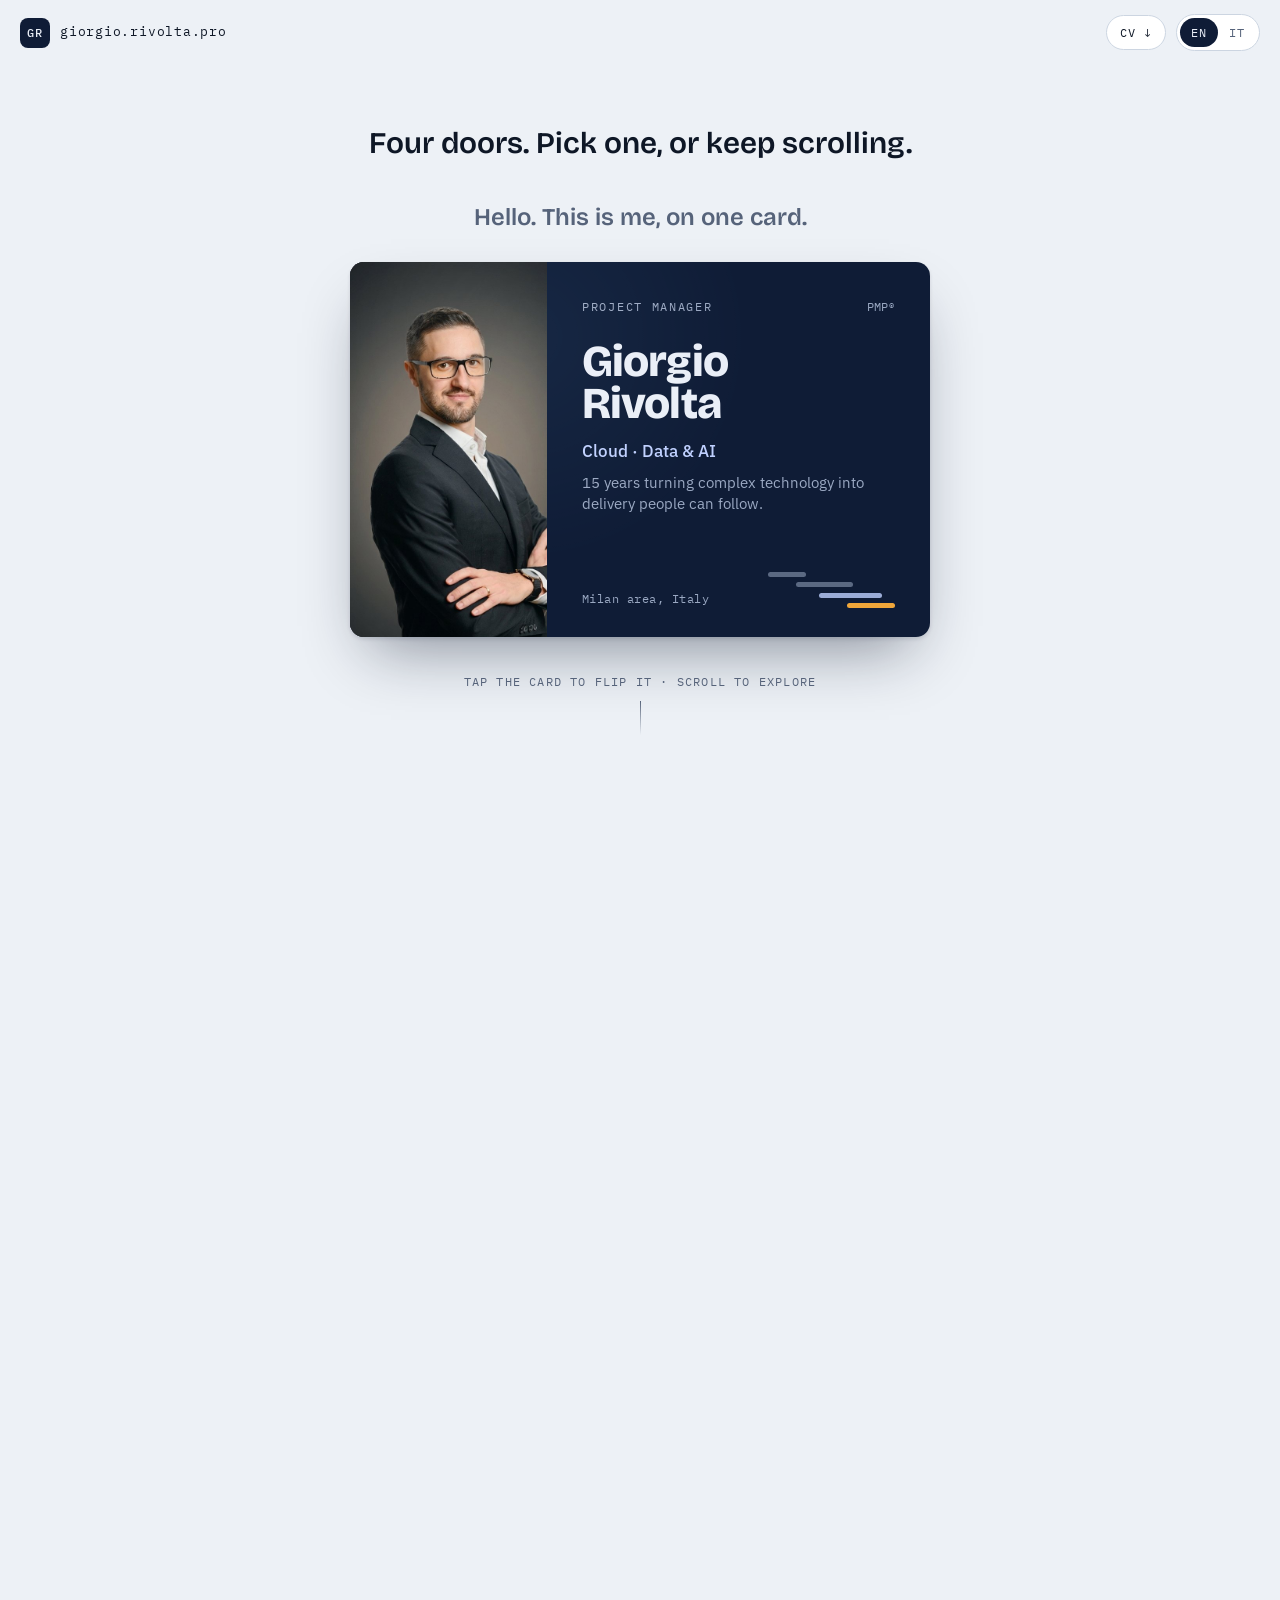
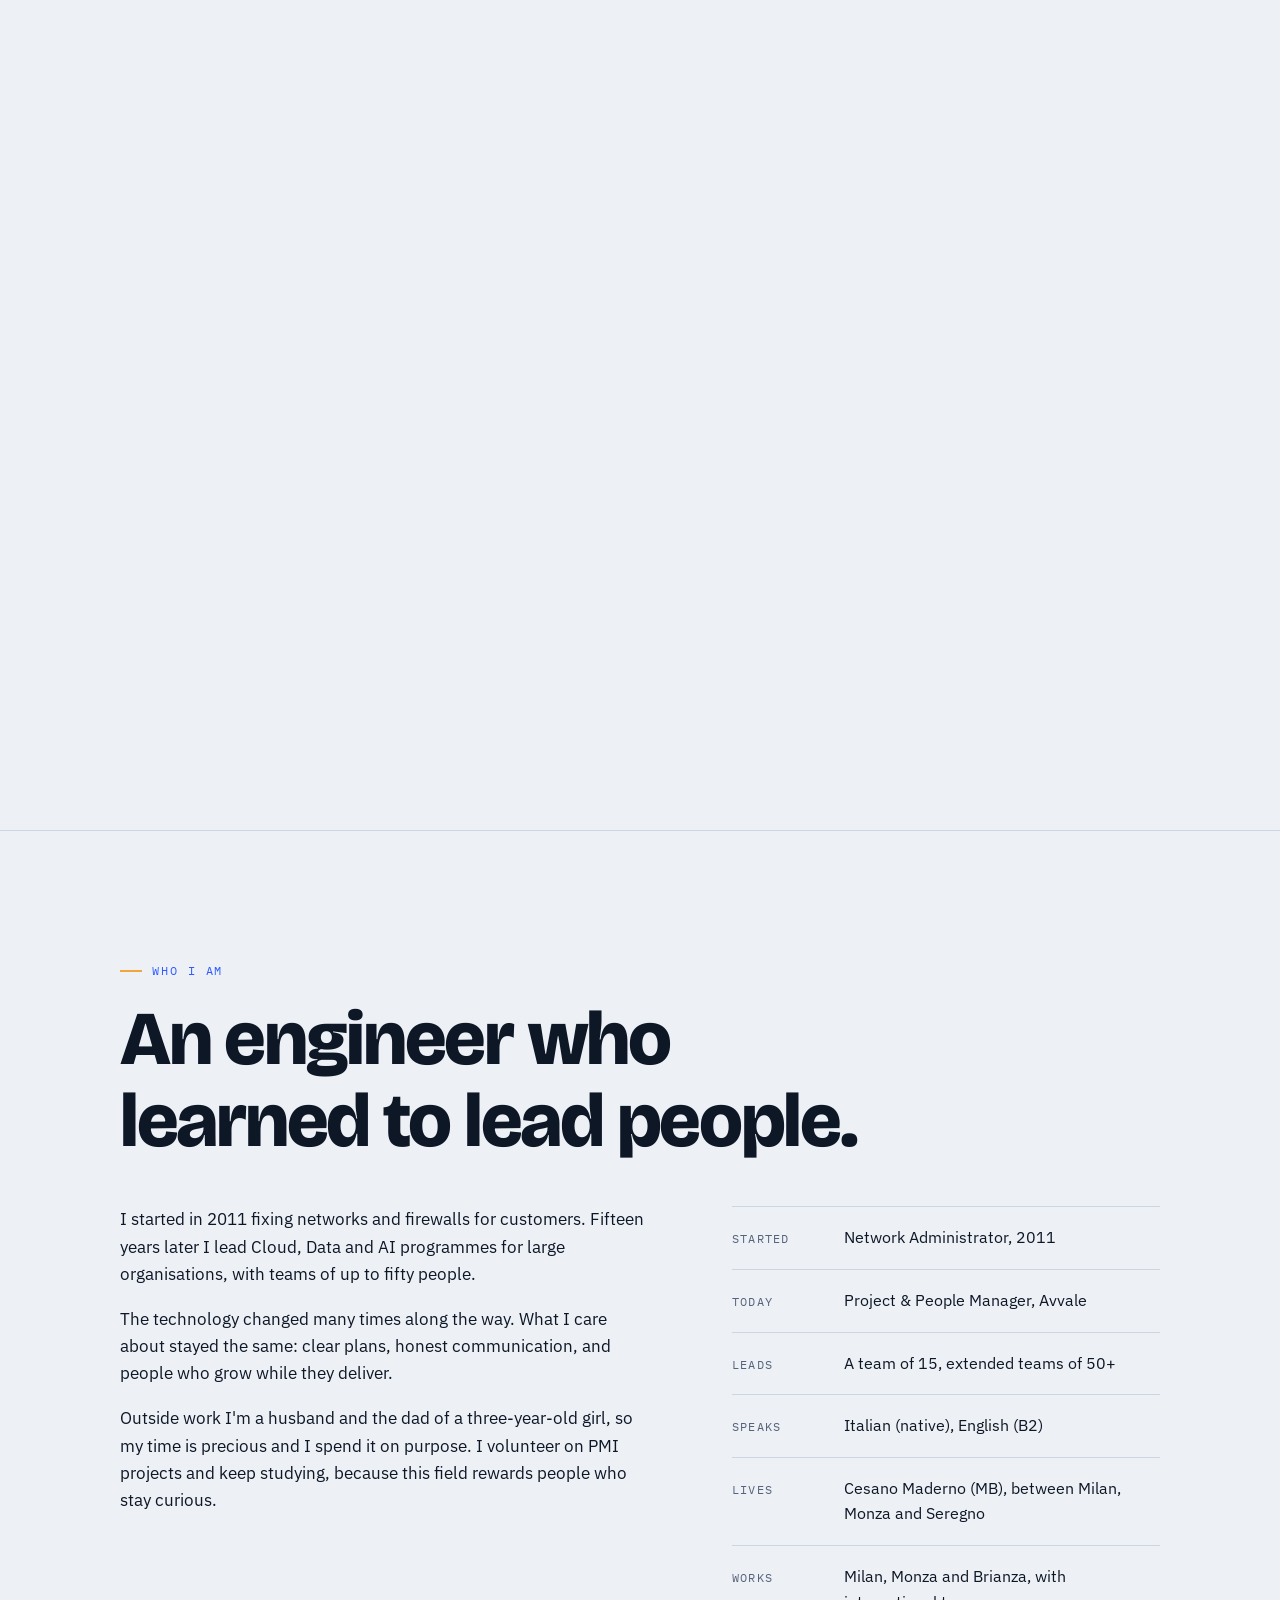
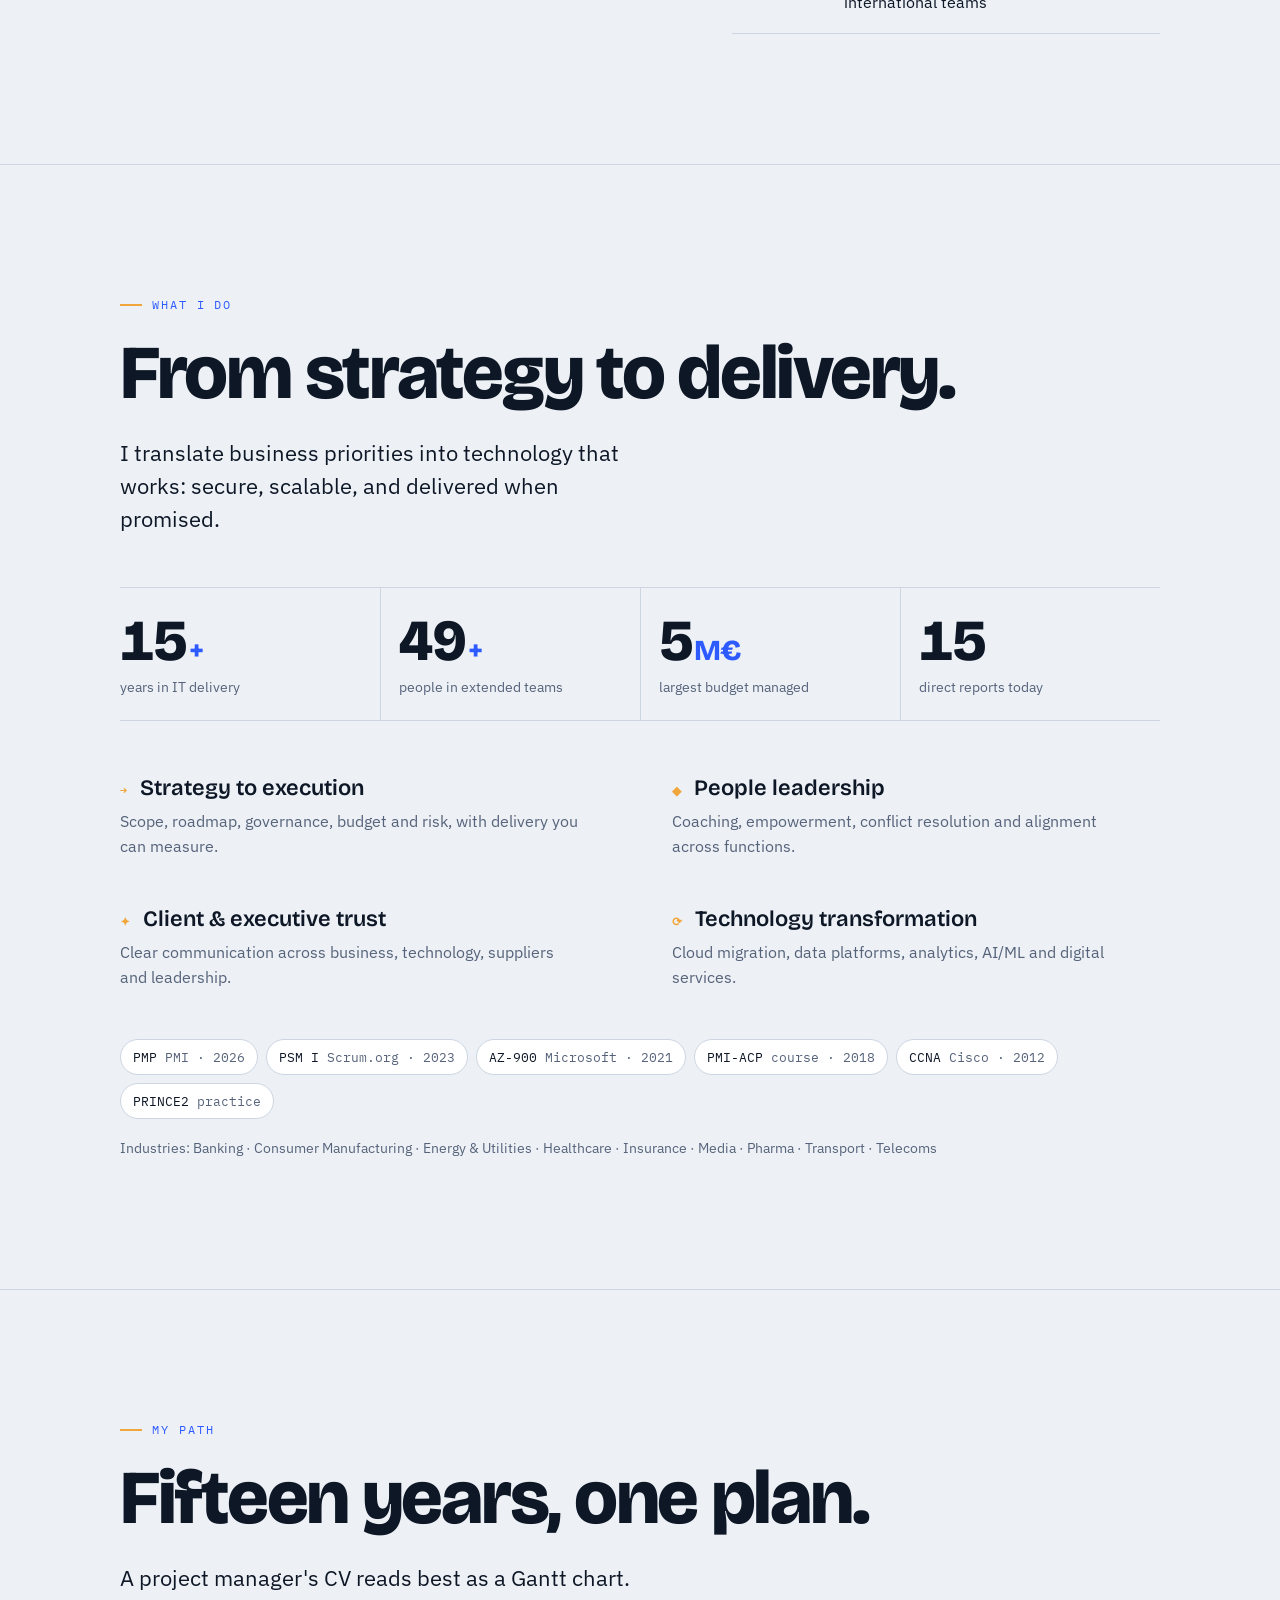
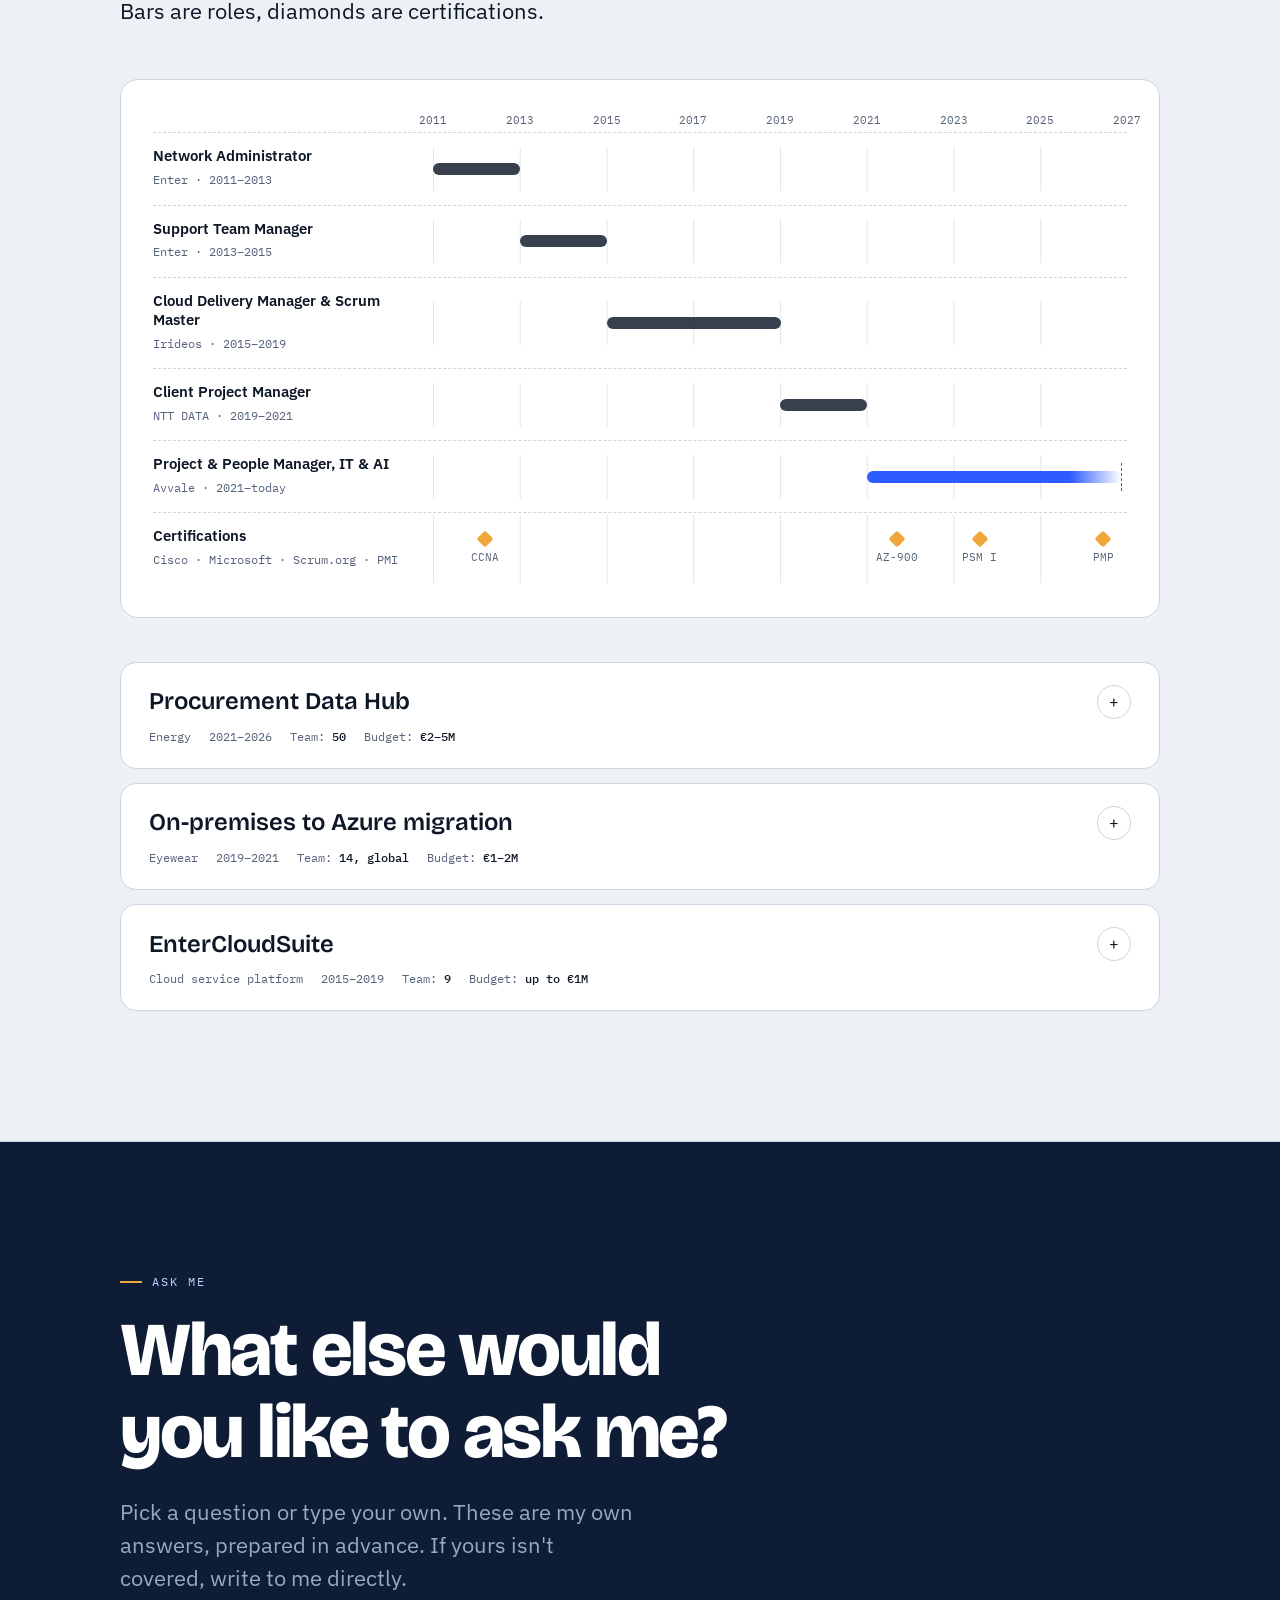
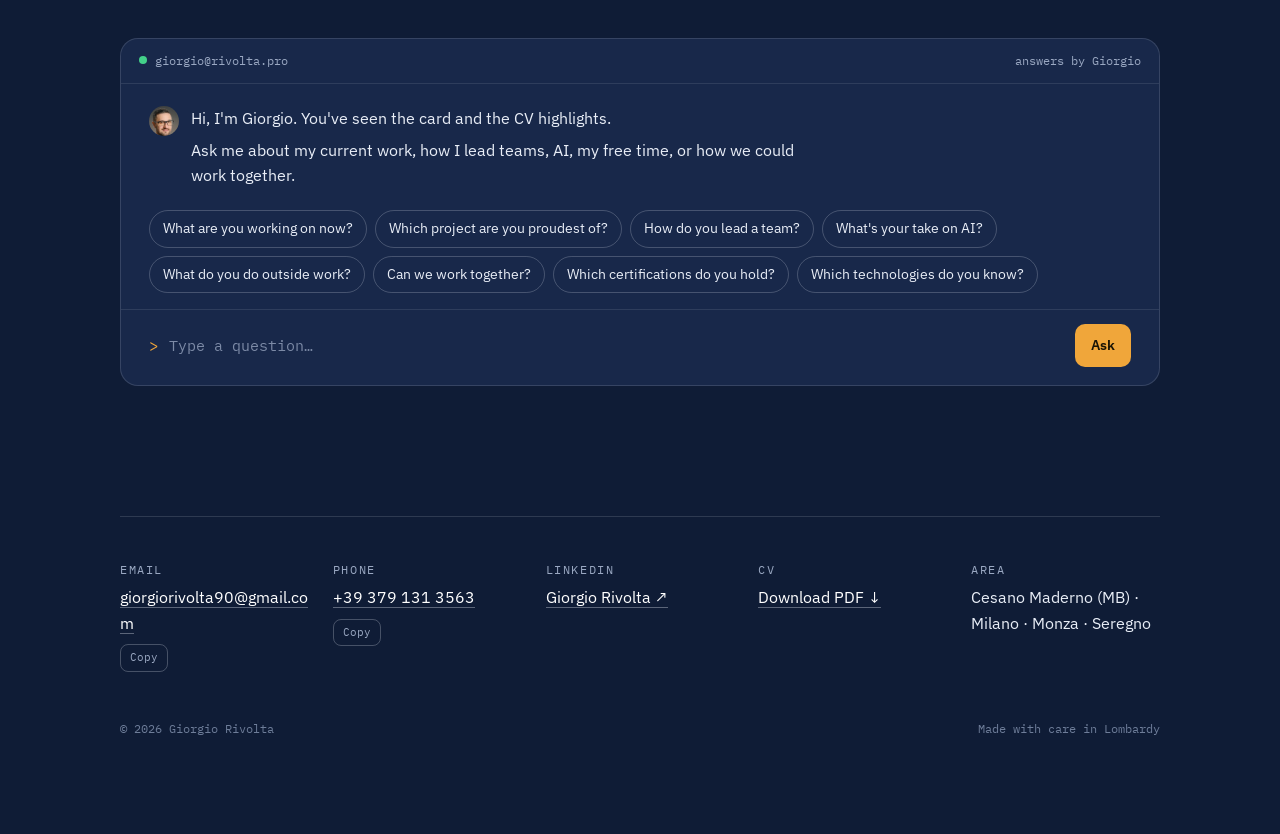
==== commit 3c048641: "nuovo sito" ====
--- a/index.html
+++ b/index.html
@@ -1,30 +1,27 @@
-<!DOCTYPE html>
-<html lang="en">
-<head>
-<meta charset="UTF-8">
-<meta name="viewport" content="width=device-width, initial-scale=1">
-<title>Giorgio Rivolta — Project Manager, PMP</title>
-<meta name="description" content="PMP-certified project manager. 15+ years leading cloud, data and AI programmes — and volunteering for the places and people around them.">
+<!DOCTYPE html><html lang="en"><head>
+<meta charset="utf-8">
+<meta name="viewport" content="width=device-width, initial-scale=1, viewport-fit=cover">
+<title>Giorgio Rivolta | Project Manager PMP · Milano, Monza e Brianza</title>
+<meta name="description" content="Giorgio Rivolta, PMP-certified Project Manager based in Cesano Maderno (MB), working across Milan, Monza and Brianza. 15+ years leading Cloud, Data &amp; AI programmes.">
 <meta name="author" content="Giorgio Rivolta">
 <meta name="robots" content="index, follow, max-image-preview:large">
-<meta name="theme-color" content="#0E3A27">
+<meta name="theme-color" content="#0F1C36">
 <link rel="canonical" href="https://giorgio.rivolta.pro/">
-<link rel="icon" href="favicon.ico" sizes="any">
-
+<link rel="icon" href="/favicon.ico" sizes="any">
+<link rel="alternate" hreflang="en" href="https://giorgio.rivolta.pro/">
+<link rel="alternate" hreflang="it" href="https://giorgio.rivolta.pro/it/">
+<link rel="alternate" hreflang="x-default" href="https://giorgio.rivolta.pro/">
+<meta name="geo.region" content="IT-MB">
+<meta name="geo.placename" content="Cesano Maderno, Monza e Brianza">
 <meta property="og:type" content="profile">
 <meta property="og:url" content="https://giorgio.rivolta.pro/">
 <meta property="og:site_name" content="Giorgio Rivolta">
-<meta property="og:title" content="Giorgio Rivolta — Project Manager, PMP">
-<meta property="og:description" content="15+ years leading cloud, data and AI programmes — and volunteering for the places and people around them.">
+<meta property="og:title" content="Giorgio Rivolta | Project Manager PMP · Milano, Monza e Brianza">
+<meta property="og:description" content="PMP-certified Project Manager in Milan, Monza and Brianza. 15+ years turning complex Cloud, Data &amp; AI programmes into delivery people can follow.">
 <meta property="og:image" content="https://giorgio.rivolta.pro/images/giorgio-rivolta-profile.png">
 <meta property="og:locale" content="en_GB">
 <meta property="og:locale:alternate" content="it_IT">
 <meta name="twitter:card" content="summary_large_image">
-
-<link rel="preconnect" href="https://fonts.googleapis.com">
-<link rel="preconnect" href="https://fonts.gstatic.com" crossorigin>
-<link href="https://fonts.googleapis.com/css2?family=Fraunces:ital,opsz,wght@0,9..144,400;0,9..144,600;0,9..144,700;1,9..144,400&family=Karla:wght@400;500;700&family=IBM+Plex+Mono:wght@400;500&display=swap" rel="stylesheet">
-
 <script type="application/ld+json">
 {
   "@context": "https://schema.org",
@@ -40,7 +37,13 @@
   "image": "https://giorgio.rivolta.pro/images/giorgio-rivolta-profile.png",
   "sameAs": ["https://www.linkedin.com/in/giorgiorivolta/", "https://github.com/grivolta"],
   "worksFor": { "@type": "Organization", "name": "Avvale" },
-  "address": { "@type": "PostalAddress", "addressLocality": "Cesano Maderno", "addressRegion": "Lombardy", "addressCountry": "IT" },
+  "address": { "@type": "PostalAddress", "addressLocality": "Cesano Maderno", "addressRegion": "MB", "postalCode": "20811", "addressCountry": "IT" },
+  "workLocation": [
+    { "@type": "Place", "name": "Milano", "address": { "@type": "PostalAddress", "addressLocality": "Milano", "addressRegion": "MI", "addressCountry": "IT" } },
+    { "@type": "Place", "name": "Monza", "address": { "@type": "PostalAddress", "addressLocality": "Monza", "addressRegion": "MB", "addressCountry": "IT" } },
+    { "@type": "Place", "name": "Seregno", "address": { "@type": "PostalAddress", "addressLocality": "Seregno", "addressRegion": "MB", "addressCountry": "IT" } },
+    { "@type": "Place", "name": "Cesano Maderno", "address": { "@type": "PostalAddress", "addressLocality": "Cesano Maderno", "addressRegion": "MB", "addressCountry": "IT" } }
+  ],
   "knowsLanguage": ["Italian", "English"],
   "knowsAbout": ["Project Management","PMP","Scrum","Stakeholder Management","People Management","Cloud Computing","Microsoft Azure","Data Analytics","Artificial Intelligence","Digital Transformation"],
   "volunteerFor": [
@@ -54,714 +57,743 @@
   ]
 }
 </script>
-
+<link rel="preconnect" href="https://fonts.googleapis.com">
+<link rel="preconnect" href="https://fonts.gstatic.com" crossorigin="">
+<link rel="stylesheet" href="https://fonts.googleapis.com/css2?family=Bricolage+Grotesque:opsz,wght@12..96,400;12..96,600;12..96,800&amp;family=IBM+Plex+Sans:wght@400;500;600&amp;family=IBM+Plex+Mono:wght@400;500&amp;display=swap">
 <style>
-  :root{
-    --paper:#FFFFFF;
-    --mist:#F2F5F1;
-    --ink:#101B14;
-    --green:#1B5E3F;
-    --deep:#0B3122;
-    --deep-2:#092A1D;
-    --gold:#C89B3C;
-    --gold-ink:#B0862A;
-    --line:#DCE4DB;
-    --muted:#5B6B60;
-    --on-deep:rgba(255,255,255,.72);
-
-    --display:"Fraunces",Georgia,serif;
-    --body:"Karla",system-ui,-apple-system,sans-serif;
-    --mono:"IBM Plex Mono",ui-monospace,monospace;
-
-    --pad:clamp(1.25rem,5vw,5.5rem);
-    --gap:clamp(2rem,4vw,3.5rem);
-    --ease:cubic-bezier(.22,1,.36,1);
-  }
-
-  *,*::before,*::after{box-sizing:border-box}
-  html{scroll-behavior:smooth;-webkit-text-size-adjust:100%}
-  body{
-    margin:0;background:var(--paper);color:var(--ink);
-    font-family:var(--body);font-size:clamp(1rem,.96rem + .2vw,1.09rem);
-    line-height:1.65;-webkit-font-smoothing:antialiased;overflow-x:hidden;
-  }
-  img{max-width:100%;display:block}
-  a{color:inherit}
-  h1,h2,h3{font-family:var(--display);font-weight:600;line-height:1.02;margin:0;letter-spacing:-.022em}
-
-  .wrap{max-width:1180px;margin:0 auto;padding-inline:var(--pad)}
-  .band{padding-block:clamp(4rem,9vw,8rem);position:relative}
-  .mist{background:var(--mist)}
-  .inverse{background:var(--deep);color:#fff}
-  .inverse h2,.inverse h3{color:#fff}
-  .inverse .lede,.inverse p{color:var(--on-deep)}
-
-  .eyebrow{
-    font-family:var(--mono);font-size:.68rem;letter-spacing:.2em;text-transform:uppercase;
-    color:var(--gold-ink);margin:0 0 1.6rem;display:flex;align-items:center;gap:.7rem;
-  }
-  .eyebrow::before{content:"";width:1.8rem;height:1px;background:var(--gold)}
-  .inverse .eyebrow{color:var(--gold)}
-  .lede{font-size:1.14em;color:var(--muted);max-width:60ch}
-  .h-sec{font-size:clamp(2rem,5.2vw,3.7rem);max-width:19ch;margin-bottom:1.3rem}
-
-  .skip{position:absolute;left:-9999px}
-  .skip:focus{left:1rem;top:1rem;z-index:99;background:var(--gold);color:var(--ink);padding:.65rem 1rem}
-
-  /* progress */
-  .progress{position:fixed;top:0;left:0;height:2px;background:var(--gold);width:0;z-index:80;transition:width .1s linear}
-
-  /* topbar */
-  .topbar{
-    position:fixed;top:0;left:0;right:0;z-index:70;height:64px;
-    display:flex;align-items:center;transition:background .4s var(--ease),border-color .4s;
-    border-bottom:1px solid transparent;
-  }
-  .topbar.solid{background:rgba(255,255,255,.93);backdrop-filter:blur(12px);border-bottom-color:var(--line)}
-  .topbar .wrap{display:flex;align-items:center;gap:1.5rem;width:100%}
-  .mark{font-family:var(--display);font-weight:700;font-size:1.05rem;text-decoration:none;letter-spacing:-.03em;white-space:nowrap;color:#fff;transition:color .4s}
-  .mark span{color:var(--gold)}
-  .topbar.solid .mark{color:var(--ink)}
-  .navlinks{display:flex;gap:1.7rem;margin-left:auto;list-style:none;padding:0}
-  .navlinks a{
-    font-family:var(--mono);font-size:.72rem;letter-spacing:.1em;text-transform:uppercase;
-    text-decoration:none;color:rgba(255,255,255,.7);position:relative;padding-bottom:3px;transition:color .3s;
-  }
-  .topbar.solid .navlinks a{color:var(--muted)}
-  .navlinks a::after{
-    content:"";position:absolute;left:0;bottom:0;width:0;height:1px;background:var(--gold);transition:width .35s var(--ease);
-  }
-  .navlinks a:hover::after,.navlinks a:focus-visible::after{width:100%}
-  .lang{display:flex;border:1px solid rgba(255,255,255,.3);border-radius:999px;overflow:hidden;flex-shrink:0;transition:border-color .4s}
-  .topbar.solid .lang{border-color:var(--line)}
-  .lang button{
-    font-family:var(--mono);font-size:.7rem;letter-spacing:.1em;
-    padding:.6rem .85rem;min-height:44px;
-    border:0;background:transparent;color:rgba(255,255,255,.7);cursor:pointer;transition:.25s;
-  }
-
-  /* mobile nav */
-  .burger{
-    display:none;margin-left:auto;width:44px;height:44px;flex-shrink:0;
-    background:transparent;border:0;cursor:pointer;padding:0;
-    align-items:center;justify-content:center;
-  }
-  .burger i{
-    display:block;width:22px;height:1.5px;background:#fff;position:relative;transition:background .2s;
-  }
-  .burger i::before,.burger i::after{
-    content:"";position:absolute;left:0;width:22px;height:1.5px;background:inherit;
-    transition:transform .4s var(--ease),top .3s;
-  }
-  .burger i::before{top:-7px}
-  .burger i::after{top:7px}
-  .topbar.solid .burger i{background:var(--ink)}
-  .burger[aria-expanded="true"] i{background:transparent}
-  .burger[aria-expanded="true"] i::before{top:0;transform:rotate(45deg);background:#fff}
-  .burger[aria-expanded="true"] i::after{top:0;transform:rotate(-45deg);background:#fff}
-
-  .sheet{
-    position:fixed;inset:0;z-index:65;background:var(--deep);
-    display:flex;flex-direction:column;justify-content:center;gap:.4rem;
-    padding:5rem var(--pad) 3rem;
-    opacity:0;visibility:hidden;transform:translateY(-1rem);
-    transition:opacity .4s var(--ease),transform .5s var(--ease),visibility .4s;
-  }
-  .sheet.open{opacity:1;visibility:visible;transform:none}
-  .sheet a{
-    font-family:var(--display);font-size:clamp(1.8rem,8vw,2.6rem);font-weight:600;
-    color:#fff;text-decoration:none;padding:.5rem 0;letter-spacing:-.02em;
-    border-bottom:1px solid rgba(255,255,255,.12);
-  }
-  .sheet a:last-of-type{border-bottom:0}
-  body.locked{overflow:hidden}
-  .topbar.solid .lang button{color:var(--muted)}
-  .lang button[aria-pressed="true"]{background:var(--gold);color:var(--ink)}
-  .topbar.solid .lang button[aria-pressed="true"]{background:var(--green);color:#fff}
-
-  /* ---------- HERO ---------- */
-  .hero{
-    background:var(--deep);color:#fff;min-height:100svh;
-    display:flex;flex-direction:column;justify-content:center;
-    position:relative;overflow:hidden;padding-block:7rem 11rem;
-  }
-  .hero .wrap{
-    display:grid;grid-template-columns:minmax(0,1fr) minmax(0,11rem);
-    gap:var(--gap);align-items:end;position:relative;z-index:3;width:100%;
-  }
-  .kicker{
-    font-family:var(--mono);font-size:.7rem;letter-spacing:.24em;text-transform:uppercase;
-    color:var(--gold);margin:0 0 2rem;display:flex;flex-wrap:wrap;gap:.4rem .9rem;
-  }
-  .kicker span{color:rgba(255,255,255,.55)}
-  .hero h1{
-    font-size:clamp(2.1rem,5.6vw,4.3rem);font-weight:600;max-width:16ch;margin-bottom:1.6rem;
-  }
-  .hero h1 em{font-style:italic;font-weight:400;color:var(--gold)}
-  .hero-note{
-    font-family:var(--mono);font-size:.76rem;line-height:1.7;letter-spacing:.01em;max-width:46ch;
-    color:rgba(255,255,255,.55);margin:0 0 2.2rem;padding-left:1rem;border-left:2px solid var(--gold);
-  }
-  .hero-note strong{color:rgba(255,255,255,.85);font-weight:500}
-
-  .portrait{position:relative;width:100%;max-width:11rem;margin-left:auto}
-  .portrait img{
-    width:100%;height:auto;aspect-ratio:1/1;border-radius:50%;object-fit:cover;object-position:center 22%;
-    position:relative;z-index:2;filter:saturate(.85) contrast(1.03);
-  }
-
-  .actions{display:flex;flex-wrap:wrap;gap:.8rem}
-  .btn{
-    display:inline-flex;align-items:center;gap:.6rem;text-decoration:none;
-    font-size:.9rem;font-weight:500;padding:.82rem 1.5rem;
-    border:1px solid;position:relative;overflow:hidden;transition:color .35s var(--ease);
-  }
-  .btn span{position:relative;z-index:2}
-  .btn::before{
-    content:"";position:absolute;inset:0;background:currentColor;
-    transform:scaleX(0);transform-origin:left;transition:transform .45s var(--ease);z-index:1;
-  }
-  .btn:hover::before,.btn:focus-visible::before{transform:scaleX(1)}
-  .btn-gold{background:var(--gold);border-color:var(--gold);color:var(--ink)}
-  .btn-gold::before{background:#fff}
-  .btn-ghost{border-color:rgba(255,255,255,.35);color:#fff}
-  .btn-ghost::before{background:#fff}
-  .btn-ghost:hover,.btn-ghost:focus-visible{color:var(--deep)}
-  .btn-dark{border-color:var(--green);color:var(--green)}
-  .btn-dark::before{background:var(--green)}
-  .btn-dark:hover,.btn-dark:focus-visible{color:#fff}
-  .btn-fill{background:var(--green);border-color:var(--green);color:#fff}
-  .btn-fill::before{background:var(--deep)}
-  .btn:focus-visible{outline:2px solid var(--gold);outline-offset:4px}
-
-  .hero-horizon{position:absolute;left:0;right:0;bottom:0;height:46vh;z-index:1;pointer-events:none}
-  .hero-horizon svg{width:100%;height:100%;display:block}
-  .scrollcue{
-    position:absolute;left:var(--pad);bottom:2rem;z-index:4;
-    font-family:var(--mono);font-size:.64rem;letter-spacing:.2em;text-transform:uppercase;
-    color:rgba(255,255,255,.45);display:flex;align-items:center;gap:.7rem;
-  }
-  .scrollcue i{display:block;width:2.5rem;height:1px;background:var(--gold);transform-origin:left;animation:cue 2.4s var(--ease) infinite}
-  @keyframes cue{0%,100%{transform:scaleX(.3)}50%{transform:scaleX(1)}}
-
-  /* ---------- morph divider ---------- */
-  .divider{width:100%;height:clamp(60px,9vw,120px);display:block;overflow:hidden}
-  .divider svg{width:100%;height:100%;display:block}
-  .divider path{
-    fill:none;stroke:var(--gold);stroke-width:1.5;
-    stroke-dasharray:var(--len);stroke-dashoffset:var(--len);
-    transition:stroke-dashoffset 2s var(--ease);
-  }
-  .divider.in path{stroke-dashoffset:0}
-
-  /* ---------- ledger ---------- */
-  .ledger-head{display:flex;flex-wrap:wrap;gap:.5rem 1.2rem;align-items:baseline;padding-bottom:1rem;border-bottom:2px solid var(--ink)}
-  .ledger-head h2{font-family:var(--mono);font-size:.82rem;font-weight:500;letter-spacing:.2em;text-transform:uppercase}
-  .ledger-head p{margin:0;font-size:.85rem;color:var(--muted)}
-  .ledger-rows{display:grid;grid-template-columns:repeat(3,1fr);border-bottom:1px solid var(--line)}
-  .row{
-    padding:2.2rem 1.5rem 2rem;border-right:1px solid var(--line);border-bottom:1px solid var(--line);
-    position:relative;overflow:hidden;cursor:default;
-  }
-  .row::before{
-    content:"";position:absolute;left:0;bottom:0;width:100%;height:2px;
-    background:currentColor;transform:scaleX(0);transform-origin:left;transition:transform .5s var(--ease);
-  }
-  .row:hover::before,.row:focus-within::before{transform:scaleX(1)}
-  .ledger-rows .row:nth-child(3n){border-right:0}
-  .ledger-rows .row:nth-last-child(-n+3){border-bottom:0}
-  .row{color:var(--gold-ink)}
-  .row-icon{
-    display:flex;align-items:center;justify-content:center;width:2.75rem;height:2.75rem;
-    border:1px solid var(--gold);border-radius:50%;margin-bottom:1.3rem;color:var(--gold-ink);
-  }
-  .row-icon svg{width:1.3rem;height:1.3rem}
-  .row .fig{
-    font-family:var(--display);font-size:clamp(2.4rem,5.4vw,3.8rem);font-weight:600;
-    line-height:.95;letter-spacing:-.04em;display:block;margin-bottom:.6rem;font-variant-numeric:tabular-nums;
-  }
-  .row .lbl{font-size:.92rem;color:var(--muted);display:block;max-width:24ch}
-  .row .ctx{
-    display:block;font-family:var(--mono);font-size:.68rem;line-height:1.5;letter-spacing:.03em;
-    margin-top:.9rem;max-width:26ch;
-    opacity:0;transform:translateY(6px);transition:opacity .4s var(--ease),transform .4s var(--ease);
-  }
-  .row:hover .ctx,.row:focus-within .ctx{opacity:.85;transform:none}
-
-  /* ---------- principles ---------- */
-  .principles{display:grid;grid-template-columns:repeat(2,1fr);gap:clamp(2.5rem,5vw,4.5rem)}
-  .principle{position:relative;padding-top:2rem;border-top:1px solid var(--line)}
-  .principle .num{
-    font-family:var(--mono);font-size:.66rem;letter-spacing:.18em;color:var(--gold-ink);
-    position:absolute;top:-.8rem;left:0;background:var(--mist);padding-right:.8rem;
-  }
-  .principle h3{font-size:clamp(1.45rem,2.6vw,2rem);margin-bottom:.8rem}
-  .principle p{margin:0;color:var(--muted)}
-
-  /* ---------- certification badges ---------- */
-  .badges{display:grid;grid-template-columns:repeat(3,1fr);gap:clamp(2rem,5vw,3rem)}
-  .badge{display:flex;flex-direction:column;align-items:center;text-align:center;gap:.6rem}
-  .badge .seal{
-    width:5.5rem;height:5.5rem;border-radius:50%;border:1px solid var(--gold);
-    display:flex;align-items:center;justify-content:center;position:relative;margin-bottom:.4rem;
-  }
-  .badge .seal::before{content:"";position:absolute;inset:6px;border:1px solid var(--gold);border-radius:50%;opacity:.5}
-  .badge .seal span{font-family:var(--mono);font-size:.78rem;letter-spacing:.04em;color:var(--gold-ink);font-weight:500;position:relative;z-index:1}
-  .badge b{font-size:1rem;font-weight:600}
-  .badge .sub{font-family:var(--mono);font-size:.76rem;color:var(--muted)}
-
-  /* ---------- contact ---------- */
-  .contact h2{font-size:clamp(2.2rem,6vw,4.2rem);max-width:17ch;margin-bottom:1.4rem}
-  .contact-meta{
-    margin-top:3.5rem;padding-top:1.6rem;border-top:1px solid rgba(255,255,255,.2);
-    display:flex;flex-wrap:wrap;gap:.5rem 2.5rem;font-family:var(--mono);font-size:.72rem;
-    letter-spacing:.06em;color:rgba(255,255,255,.55);
-  }
-  .contact-meta a{color:rgba(255,255,255,.85);text-decoration:none;border-bottom:1px solid rgba(200,155,60,.5)}
-  .contact-meta a:hover{color:var(--gold)}
-
-  footer{padding-block:2.2rem;font-size:.78rem;color:var(--muted);background:var(--deep-2)}
-  footer .wrap{display:flex;flex-wrap:wrap;gap:.5rem 1.5rem;justify-content:space-between;color:rgba(255,255,255,.4)}
-
-  /* ---------- reveal ---------- */
-  .rv{opacity:0;transform:translateY(26px);transition:opacity .85s var(--ease),transform .85s var(--ease)}
-  .rv.in{opacity:1;transform:none}
-  .rv[data-d="1"]{transition-delay:.09s}
-  .rv[data-d="2"]{transition-delay:.18s}
-  .rv[data-d="3"]{transition-delay:.27s}
-  .rv[data-d="4"]{transition-delay:.36s}
-
-  @media (max-width:980px){
-    .hero .wrap{grid-template-columns:1fr;align-items:start}
-    .portrait{max-width:7.5rem;margin-left:0;order:-1;margin-bottom:.5rem}
-    .hero{padding-block:6rem 9rem;min-height:auto}
-  }
-  @media (max-width:860px){
-    .navlinks{display:none}
-    .burger{display:flex}
-    .lang{margin-left:0}
-    .principles{grid-template-columns:1fr}
-    .badges{grid-template-columns:1fr}
-    .row .ctx{opacity:.8;transform:none}
-  }
-  @media (max-width:700px){
-    .ledger-rows{grid-template-columns:1fr}
-    .ledger-rows .row{border-right:0!important;border-bottom:1px solid var(--line)!important}
-    .ledger-rows .row:last-child{border-bottom:0!important}
-  }
-  @media (prefers-reduced-motion:reduce){
-    html{scroll-behavior:auto}
-    .rv{opacity:1;transform:none;transition:none}
-    .divider path{stroke-dashoffset:0;transition:none}
-    .scrollcue i{animation:none}
-    *{animation-duration:.01ms!important;transition-duration:.01ms!important}
-  }
+/* Layout: a business card that tilts and flips, then breaks into four doors (sticky scroll stage); short sections behind each door; ends in a question console. */
+:root{
+  --bg:#EDF1F6; --surface:#FFFFFF; --fg:#0E1726; --muted:#56637A; --line:#CCD5E1;
+  --ink:#0F1C36; --ink-2:#18284A; --paper:#E8EDF5; --on-ink:#E9EEF7; --on-ink-muted:#9AA8C2;
+  --accent:#2E5BFF; --accent-soft:#DCE5FF; --amber:#F0A63A;
+  --display:"Bricolage Grotesque", "Helvetica Neue", Arial, sans-serif;
+  --body:"IBM Plex Sans", "Segoe UI", Roboto, Arial, sans-serif;
+  --mono:"IBM Plex Mono", ui-monospace, "SFMono-Regular", Menlo, monospace;
+  --r:14px;
+}
+@media (prefers-color-scheme: dark){:root:not([data-theme="light"]){
+  --bg:#0A101B; --surface:#111A2B; --fg:#E6ECF5; --muted:#93A1B8; --line:#24314A;
+  --accent:#6F8CFF; --accent-soft:#1B2747; color-scheme:dark;
+}}
+:root[data-theme="dark"]{
+  --bg:#0A101B; --surface:#111A2B; --fg:#E6ECF5; --muted:#93A1B8; --line:#24314A;
+  --accent:#6F8CFF; --accent-soft:#1B2747; color-scheme:dark;
+}
+*{box-sizing:border-box}
+html{scroll-behavior:smooth}
+body{background:var(--bg);color:var(--fg);font-family:var(--body);font-size:16px;line-height:1.6;-webkit-font-smoothing:antialiased;overflow-x:hidden}
+h1,h2,h3{font-family:var(--display);line-height:1.08;text-wrap:balance;margin:0}
+p{margin:0}
+button{font:inherit;color:inherit}
+:focus-visible{outline:2px solid var(--accent);outline-offset:3px;border-radius:6px}
+.mono{font-family:var(--mono)}
+
+/* header */
+body::before{content:"";position:fixed;inset:0 0 auto;height:env(safe-area-inset-top,0px);z-index:60;background:var(--bg)}
+.top{position:fixed;top:env(safe-area-inset-top,0px);left:0;right:0;z-index:50;display:flex;justify-content:space-between;align-items:center;
+  padding-block:14px;padding-left:max(20px,env(safe-area-inset-left,0px));padding-right:max(20px,env(safe-area-inset-right,0px));pointer-events:none}
+.top > *{pointer-events:auto}
+.brand{font-family:var(--mono);font-size:13px;letter-spacing:.06em;color:var(--fg);text-decoration:none;display:flex;gap:10px;align-items:center}
+.brand b{display:inline-grid;place-items:center;width:30px;height:30px;border-radius:8px;background:var(--ink);color:var(--on-ink);font-weight:500;font-size:12px}
+.lang{display:flex;background:var(--surface);border:1px solid var(--line);border-radius:999px;padding:3px}
+.lang button{border:0;background:none;font-family:var(--mono);font-size:12px;letter-spacing:.08em;padding:5px 11px;border-radius:999px;cursor:pointer;color:var(--muted)}
+.lang button[aria-pressed="true"]{background:var(--ink);color:var(--on-ink)}
+
+/* stage */
+.stage{position:relative;height:270vh}
+.sticky{position:sticky;top:0;height:100vh;height:100svh;overflow:hidden;perspective:1400px}
+.card{position:absolute;container-type:inline-size;animation:deal 1.1s cubic-bezier(.2,.8,.2,1) backwards}
+@keyframes deal{from{opacity:0;transform:translateY(40px) rotateX(28deg) rotateZ(-4deg)}to{opacity:1;transform:none}}
+.tilt{width:100%;height:100%;transition:transform .25s ease-out}
+.flip{width:100%;height:100%;position:relative;cursor:pointer}
+.face{position:absolute;inset:0;border-radius:var(--r);overflow:hidden;
+  box-shadow:0 2px 4px rgba(10,20,40,.12),0 30px 60px -20px rgba(10,20,40,.45)}
+.glare{position:absolute;inset:0;pointer-events:none;background:radial-gradient(circle at var(--gx,30%) var(--gy,20%),rgba(255,255,255,.22),transparent 45%);mix-blend-mode:soft-light}
+
+/* card front */
+.front{background:var(--ink);color:var(--on-ink);display:grid;grid-template-columns:34% 1fr;height:100%}
+.front .ph{background:#2B2B2E;position:relative;overflow:hidden}
+.front .ph img{width:100%;height:100%;object-fit:cover;object-position:50% 20%;display:block}
+.front .txt{padding:6cqw 6cqw 5cqw 6cqw;display:flex;flex-direction:column;min-width:0;position:relative}
+.front .mono-tag{font-family:var(--mono);font-size:2.1cqw;letter-spacing:.14em;text-transform:uppercase;color:var(--on-ink-muted)}
+.front .name{font-family:var(--display);font-weight:800;font-size:7.6cqw;line-height:.95;letter-spacing:-.02em;margin-top:4.2cqw}
+.front .role{font-size:2.9cqw;font-weight:500;margin-top:2.4cqw;color:#BFD0FF}
+.front .line{font-size:2.6cqw;color:var(--on-ink-muted);margin-top:1.2cqw;line-height:1.4}
+.front .foot{margin-top:auto;display:flex;justify-content:space-between;align-items:flex-end;gap:2cqw}
+.front .loc{font-family:var(--mono);font-size:2.1cqw;color:var(--on-ink-muted);letter-spacing:.04em}
+.gantt-mini{display:grid;gap:.9cqw;width:22cqw}
+.gantt-mini i{display:block;height:.9cqw;border-radius:1cqw;background:var(--on-ink-muted);opacity:.55}
+.gantt-mini i:nth-child(1){width:30%}
+.gantt-mini i:nth-child(2){width:45%;margin-left:22%}
+.gantt-mini i:nth-child(3){width:50%;margin-left:40%;background:#BFD0FF;opacity:.8}
+.gantt-mini i:nth-child(4){width:38%;margin-left:62%;background:var(--amber);opacity:1}
+.front .mono-corner{position:absolute;top:6cqw;right:6cqw;font-family:var(--mono);font-size:2.1cqw;color:var(--on-ink-muted)}
+
+/* card back */
+.back{background:var(--paper);color:#0F1C36;height:100%;padding:6cqw 7cqw;display:flex;flex-direction:column;gap:3cqw}
+.back .k{font-family:var(--mono);font-size:2.1cqw;letter-spacing:.14em;text-transform:uppercase;color:#4A5875}
+.back .q{font-family:var(--display);font-weight:600;font-size:4.6cqw;line-height:1.12;letter-spacing:-.01em}
+.back ul{list-style:none;margin:auto 0 0;padding:0;display:grid;grid-template-columns:repeat(3,1fr);gap:2.4cqw;border-top:1px solid #C3CCDB;padding-top:2.6cqw}
+.back li{font-size:2.35cqw;line-height:1.35;color:#2A3754}
+.back li b{display:block;font-family:var(--mono);font-weight:500;font-size:1.9cqw;letter-spacing:.1em;text-transform:uppercase;color:var(--accent);margin-bottom:.6cqw}
+:root .back li b{color:#2E5BFF}
+
+.hint{position:absolute;left:0;right:0;text-align:center;font-family:var(--mono);font-size:12px;letter-spacing:.1em;text-transform:uppercase;color:var(--muted);display:flex;flex-direction:column;align-items:center;gap:10px}
+.hint .arrow{width:1px;height:34px;background:linear-gradient(var(--muted),transparent);animation:drip 1.8s ease-in-out infinite}
+@keyframes drip{0%{transform:scaleY(0);transform-origin:top}50%{transform:scaleY(1);transform-origin:top}51%{transform-origin:bottom}100%{transform:scaleY(0);transform-origin:bottom}}
+.hello{position:absolute;left:0;right:0;text-align:center;font-family:var(--display);font-weight:600;font-size:clamp(18px,2.4vw,24px);color:var(--muted)}
+
+/* fragments */
+.frag{position:absolute;left:0;top:0;overflow:hidden;background:var(--ink);color:var(--on-ink);will-change:transform,width,height;display:none;
+  box-shadow:0 20px 50px -24px rgba(10,20,40,.55);border:0;padding:0;text-align:left;cursor:default}
+.frag.on{display:block}
+.frag-inner{position:absolute;container-type:inline-size}
+.frag-inner .face{box-shadow:none;transform:none;border-radius:0}
+.frag-label{position:absolute;inset:0;padding:clamp(16px,2.6vw,28px);display:flex;flex-direction:column;justify-content:space-between;opacity:0}
+.frag-label .t{font-family:var(--display);font-weight:800;font-size:clamp(24px,4vw,46px);letter-spacing:-.02em;line-height:1}
+.frag-label .d{font-size:clamp(13px,1.4vw,15px);color:var(--on-ink-muted);max-width:30ch;line-height:1.45}
+.frag-label .row{display:flex;justify-content:space-between;align-items:flex-end;gap:12px}
+.frag-label .go{flex:none;width:44px;height:44px;border-radius:50%;border:1px solid rgba(233,238,247,.35);display:grid;place-items:center;transition:background .2s,transform .2s}
+.frag-label .k{font-family:var(--mono);font-size:11px;letter-spacing:.14em;text-transform:uppercase;color:var(--amber)}
+.frag.live{cursor:pointer}
+.frag.live:hover .go,.frag.live:focus-visible .go{background:var(--accent);border-color:var(--accent);transform:translateX(3px)}
+.frag[data-q="1"]{background:#152649}
+.frag[data-q="2"]{background:#1A2E56}
+.frag[data-q="3"]{background:var(--accent)}
+.frag[data-q="3"] .frag-label .d{color:#E1E8FF}
+.frag[data-q="3"] .frag-label .k{color:#fff}
+.doors-title{position:absolute;left:0;right:0;text-align:center;font-family:var(--display);font-weight:600;font-size:clamp(20px,2.6vw,30px);opacity:0;padding-inline:16px}
+
+/* sections */
+.wrap{max-width:1080px;margin:0 auto;padding-left:max(20px,env(safe-area-inset-left,0px));padding-right:max(20px,env(safe-area-inset-right,0px))}
+section.s{padding-block:clamp(72px,11vw,130px);border-top:1px solid var(--line);scroll-margin-top:40px}
+.eyebrow{font-family:var(--mono);font-size:12px;letter-spacing:.16em;text-transform:uppercase;color:var(--accent);display:flex;align-items:center;gap:10px}
+.eyebrow::before{content:"";width:22px;height:2px;background:var(--amber)}
+h2.big{font-size:clamp(38px,6.4vw,76px);font-weight:800;letter-spacing:-.03em;margin-top:18px}
+.lead{font-size:clamp(18px,2vw,22px);line-height:1.5;max-width:40ch;margin-top:22px;color:var(--fg)}
+
+/* who */
+.who{display:grid;grid-template-columns:1.25fr 1fr;gap:clamp(32px,6vw,80px);margin-top:44px;align-items:start}
+.who .prose{display:grid;gap:18px;max-width:62ch;color:var(--fg)}
+.who .prose p{font-size:17px}
+.facts{display:grid;gap:0;border-top:1px solid var(--line)}
+.fact{display:grid;grid-template-columns:auto 1fr;gap:16px;padding:18px 0;border-bottom:1px solid var(--line);align-items:baseline}
+.fact .k{font-family:var(--mono);font-size:12px;letter-spacing:.1em;text-transform:uppercase;color:var(--muted);min-width:96px}
+.fact .v{font-size:16px;min-width:0}
+
+/* what */
+.nums{display:grid;grid-template-columns:repeat(4,1fr);gap:0;margin-top:52px;border-top:1px solid var(--line);border-bottom:1px solid var(--line)}
+.num{padding:24px 18px 22px 0}
+.num + .num{padding-left:18px;border-left:1px solid var(--line)}
+.num .n{font-family:var(--display);font-weight:800;font-size:clamp(36px,5vw,58px);letter-spacing:-.03em;line-height:1;font-variant-numeric:tabular-nums}
+.num .n small{font-size:.5em;color:var(--accent);margin-left:2px}
+.num .l{font-size:14px;color:var(--muted);margin-top:8px;line-height:1.4}
+.pillars{display:grid;grid-template-columns:repeat(2,1fr);gap:clamp(28px,4vw,48px) clamp(28px,5vw,64px);margin-top:56px}
+.pillar h3{font-size:22px;font-weight:600;display:flex;gap:12px;align-items:baseline}
+.pillar h3 i{font-style:normal;font-family:var(--mono);font-size:12px;color:var(--amber);letter-spacing:.06em}
+.pillar p{color:var(--muted);margin-top:8px;max-width:46ch}
+.chips{display:flex;flex-wrap:wrap;gap:8px;margin-top:48px}
+.chip{font-family:var(--mono);font-size:12.5px;padding:7px 12px;border:1px solid var(--line);border-radius:999px;background:var(--surface);color:var(--fg)}
+.chip span{color:var(--muted)}
+.industries{margin-top:18px;color:var(--muted);font-size:14px}
+
+/* path / gantt */
+.gantt{margin-top:52px;background:var(--surface);border:1px solid var(--line);border-radius:18px;padding:clamp(18px,3vw,32px)}
+.g-axis,.g-row{display:grid;grid-template-columns:minmax(0,260px) 1fr;gap:20px;align-items:center}
+.g-axis .track{position:relative;height:20px}
+.g-axis .tick{position:absolute;top:0;font-family:var(--mono);font-size:11px;color:var(--muted);transform:translateX(-50%)}
+.g-row{padding:13px 0;border-top:1px dashed var(--line)}
+.g-row .lab{min-width:0}
+.g-row .lab b{display:block;font-weight:600;font-size:15px;line-height:1.3}
+.g-row .lab span{font-family:var(--mono);font-size:12px;color:var(--muted)}
+.track{position:relative;height:16px;min-width:0}
+.track .grid{position:absolute;inset:-14px 0;background-image:linear-gradient(to right,var(--line) 1px,transparent 1px);background-size:12.5% 100%;opacity:.6}
+.bar{position:absolute;top:2px;height:12px;border-radius:6px;background:var(--fg);opacity:.82;transform-origin:left;transition:transform 1s cubic-bezier(.2,.8,.2,1)}
+.bar.now{background:linear-gradient(90deg,var(--accent) 80%,transparent);opacity:1}
+.gantt.grow .bar{animation:grow 1.1s cubic-bezier(.2,.8,.2,1) both}
+@keyframes grow{from{transform:scaleX(.02)}to{transform:none}}
+.g-row.ms .track{height:40px}
+.diamond{position:absolute;top:4px;width:12px;height:12px;background:var(--amber);transform:translateX(-50%) rotate(45deg);border-radius:2px}
+.ms-l{position:absolute;top:20px;font-family:var(--mono);font-size:10.5px;color:var(--muted);transform:translateX(-50%);white-space:nowrap}
+.ms-l.up{top:-14px}
+.g-today{position:absolute;top:-6px;bottom:-6px;width:0;border-left:1.5px dashed var(--accent)}
+
+.progs{margin-top:44px;display:grid;gap:14px}
+details.prog{background:var(--surface);border:1px solid var(--line);border-radius:16px;overflow:hidden}
+details.prog summary{list-style:none;cursor:pointer;padding:22px clamp(18px,3vw,28px);display:grid;grid-template-columns:1fr auto;gap:8px 20px;align-items:center}
+details.prog summary::-webkit-details-marker{display:none}
+.prog .pt{font-family:var(--display);font-weight:600;font-size:clamp(19px,2.2vw,24px);line-height:1.2}
+.prog .pm{grid-column:1/-1;display:flex;flex-wrap:wrap;gap:6px 18px;font-family:var(--mono);font-size:12px;color:var(--muted)}
+.prog .pm b{color:var(--fg);font-weight:500}
+.prog .plus{grid-row:1;grid-column:2;width:34px;height:34px;border-radius:50%;border:1px solid var(--line);display:grid;place-items:center;transition:transform .3s,background .3s}
+.prog[open] .plus{transform:rotate(45deg);background:var(--ink);color:var(--on-ink);border-color:var(--ink)}
+.prog .pb{padding:0 clamp(18px,3vw,28px) 24px;display:grid;grid-template-columns:repeat(3,1fr);gap:22px}
+.prog .pb h4{margin:0 0 6px;font-family:var(--mono);font-size:11.5px;letter-spacing:.12em;text-transform:uppercase;color:var(--accent);font-weight:500}
+.prog .pb p{font-size:15px;color:var(--fg);line-height:1.55}
+
+/* ask */
+.ask{background:var(--ink);color:var(--on-ink);border-top:0}
+.ask .eyebrow{color:#BFD0FF}
+.ask h2.big{color:#fff}
+.ask .lead{color:var(--on-ink-muted)}
+.console{margin-top:44px;border:1px solid rgba(233,238,247,.14);border-radius:18px;background:var(--ink-2);overflow:hidden}
+.console-bar{display:flex;justify-content:space-between;align-items:center;padding:12px 18px;border-bottom:1px solid rgba(233,238,247,.1);font-family:var(--mono);font-size:12px;color:var(--on-ink-muted)}
+.console-bar .dot{display:inline-block;width:8px;height:8px;border-radius:50%;background:#43D18A;margin-right:8px;vertical-align:1px}
+.log{padding:22px clamp(16px,3vw,28px);max-height:440px;overflow-y:auto;display:flex;flex-direction:column;gap:18px;scroll-behavior:smooth}
+.msg{max-width:68ch;min-width:0}
+.msg.me{align-self:flex-end;background:rgba(111,140,255,.18);border:1px solid rgba(111,140,255,.35);padding:10px 14px;border-radius:14px 14px 4px 14px;font-size:15px}
+.msg.gr{display:grid;grid-template-columns:30px 1fr;gap:12px;align-items:start}
+.msg.gr .av{width:30px;height:30px;border-radius:50%;overflow:hidden;background:#2B2B2E}
+.msg.gr .av img{width:100%;height:100%;object-fit:cover}
+.msg.gr p{font-size:15.5px;line-height:1.6;color:var(--on-ink)}
+.msg.gr p + p{margin-top:8px}
+.caret{display:inline-block;width:8px;height:1.05em;background:#BFD0FF;vertical-align:-2px;margin-left:2px;animation:blink 1s steps(2) infinite}
+@keyframes blink{50%{opacity:0}}
+.sugg{display:flex;flex-wrap:wrap;gap:8px;padding:0 clamp(16px,3vw,28px) 16px}
+.sugg button{border:1px solid rgba(233,238,247,.22);background:transparent;color:var(--on-ink);border-radius:999px;padding:7px 13px;font-size:13.5px;cursor:pointer;transition:background .2s,border-color .2s}
+.sugg button:hover{background:rgba(233,238,247,.08);border-color:rgba(233,238,247,.4)}
+.ask form{display:flex;gap:10px;padding:14px clamp(16px,3vw,28px) 18px;border-top:1px solid rgba(233,238,247,.1);align-items:center}
+.ask form .pr{font-family:var(--mono);color:var(--amber)}
+.ask input{flex:1;min-width:0;background:transparent;border:0;color:#fff;font-family:var(--mono);font-size:15px;padding:10px 0;outline:none}
+.ask input::placeholder{color:#7C8AA6}
+.ask form button{border:0;background:var(--amber);color:#1A1405;font-weight:600;border-radius:10px;padding:10px 16px;cursor:pointer;font-size:14px}
+
+/* contact */
+.contact{background:var(--ink);color:var(--on-ink);padding-block:0 clamp(56px,8vw,96px)}
+.contact-in{border-top:1px solid rgba(233,238,247,.14);padding-top:44px;display:grid;grid-template-columns:repeat(4,1fr);gap:24px}
+.ci .k{font-family:var(--mono);font-size:11.5px;letter-spacing:.14em;text-transform:uppercase;color:var(--on-ink-muted)}
+.ci .v{margin-top:6px;font-size:16px;word-break:break-word;user-select:all}
+.ci a{color:#fff;text-decoration:none;border-bottom:1px solid rgba(233,238,247,.35)}
+.ci a:hover{border-color:#fff}
+.copy{margin-top:8px;background:none;border:1px solid rgba(233,238,247,.25);color:var(--on-ink-muted);border-radius:8px;font-family:var(--mono);font-size:11px;padding:4px 9px;cursor:pointer}
+.copy:hover{color:#fff;border-color:#fff}
+.legal{margin-top:48px;font-family:var(--mono);font-size:11.5px;color:#6E7D99;display:flex;justify-content:space-between;flex-wrap:wrap;gap:8px}
+
+@media (max-width:820px){
+  .who{grid-template-columns:1fr}
+  .nums{grid-template-columns:repeat(2,1fr)}
+  .num:nth-child(3){padding-left:0;border-left:0}
+  .num:nth-child(n+3){border-top:1px solid var(--line)}
+  .pillars{grid-template-columns:1fr}
+  .prog .pb{grid-template-columns:1fr}
+  .contact-in{grid-template-columns:1fr 1fr}
+  .g-axis,.g-row{grid-template-columns:1fr;gap:8px}
+  .g-axis .lab{display:none}
+}
+@media (max-width:480px){
+  .contact-in{grid-template-columns:1fr}
+  .frag-label .d{display:none}
+  .frag-label .go{width:36px;height:36px}
+}
+@media (prefers-reduced-motion:reduce){
+  html{scroll-behavior:auto}
+  .card{animation:none}
+  .tilt{transition:none}
+  .hint .arrow,.caret{animation:none}
+  .bar{transition:none}
+}
+.top-r{display:flex;gap:10px;align-items:center}.cvlink{font-family:var(--mono);font-size:12px;letter-spacing:.08em;color:var(--fg);text-decoration:none;background:var(--surface);border:1px solid var(--line);border-radius:999px;padding:7px 13px}.cvlink:hover{border-color:var(--accent);color:var(--accent)}.contact-in{grid-template-columns:repeat(auto-fit,minmax(180px,1fr))}.cvlink{white-space:nowrap}@media (max-width:480px){.brand span{display:none}}
 </style>
+
+<style>html{color-scheme:light}body{margin:0}img{max-width:100%}[hidden]{display:none!important}</style>
 </head>
-
 <body>
-<a class="skip" href="#main" data-i18n="skip">Skip to content</a>
-<div class="progress" id="progress"></div>
-
-<header class="topbar" id="topbar">
-  <div class="wrap">
-    <a class="mark" href="#top">Giorgio Rivolta<span>.</span></a>
-    <ul class="navlinks">
-      <li><a href="#principles" data-i18n="nav.principles">Principles</a></li>
-      <li><a href="#certs" data-i18n="nav.certs">Certifications</a></li>
-      <li><a href="#contact" data-i18n="nav.contact">Contact</a></li>
-    </ul>
-    <div class="lang" role="group" aria-label="Language / Lingua">
-      <button type="button" data-lang="en" aria-pressed="true">EN</button>
-      <button type="button" data-lang="it" aria-pressed="false">IT</button>
-    </div>
-    <button class="burger" id="burger" type="button" aria-expanded="false" aria-controls="sheet" aria-label="Menu"><i></i></button>
-  </div>
+<header class="top">
+  <a class="brand" href="#top"><b>GR</b><span>giorgio.rivolta.pro</span></a>
+  <div class="top-r"><a class="cvlink" href="/cv/CV_GiorgioRivolta.pdf" target="_blank" rel="noopener">CV ↓</a><div class="lang" role="group" aria-label="Language">
+    <button type="button" data-lang="en" aria-pressed="true">EN</button>
+    <button type="button" data-lang="it" aria-pressed="false">IT</button>
+  </div></div>
 </header>
 
-<nav class="sheet" id="sheet" aria-label="Menu">
-  <a href="#principles" data-i18n="nav.principles">Principles</a>
-  <a href="#certs" data-i18n="nav.certs">Certifications</a>
-  <a href="#contact" data-i18n="nav.contact">Contact</a>
-</nav>
-
-<main id="main">
-
-  <!-- HERO -->
-  <section class="hero" id="top">
-    <div class="hero-horizon" aria-hidden="true">
-      <svg viewBox="0 0 1200 400" preserveAspectRatio="none">
-        <path id="horizonA" fill="none" stroke="rgba(200,155,60,.55)" stroke-width="1.5"/>
-        <path id="horizonB" fill="none" stroke="rgba(255,255,255,.1)" stroke-width="1"/>
-        <path id="horizonC" fill="none" stroke="rgba(255,255,255,.06)" stroke-width="1"/>
-      </svg>
-    </div>
-
-    <div class="wrap">
-      <div>
-        <p class="kicker">Project &amp; People Manager <span>/</span> PMP<sup>®</sup> <span>/</span> PSM I <span>/</span> <span data-i18n="hero.place">Cesano Maderno, Italy</span></p>
-        <h1 data-i18n="hero.title">I run programmes that leave clients <em>value that lasts</em> — and leave things better than I found them.</h1>
-        <p class="hero-note" data-i18n="hero.note">You'll find my CV below. <strong>The rest of this site is what fills my heart</strong> — and the rest of my free time.</p>
-        <div class="actions">
-          <a class="btn btn-gold" href="mailto:giorgiorivolta90@gmail.com"><span data-i18n="hero.cta1">Get in touch</span></a>
-          <a class="btn btn-ghost" href="cv/CV_GiorgioRivolta.pdf" target="_blank" rel="noopener"><span data-i18n="hero.cta2">Download CV</span></a>
+<main id="top">
+  <div class="stage" id="stage">
+    <div class="sticky" id="sticky">
+      <p class="hello" id="hello" data-i="hello">Hello. This is me, on one card.</p>
+      <div class="card" id="card" role="button" tabindex="0" aria-label="Business card. Press to flip.">
+        <div class="tilt" id="tilt">
+          <div class="flip" style="transform: perspective(1400px) rotateY(0deg);">
+            <div class="face face-front" style="visibility: visible;">
+              <div class="front">
+                <div class="ph"><img src="[data-uri]" alt="Giorgio Rivolta"></div>
+                <div class="txt">
+                  <span class="mono-tag" data-i="cardTag">Project Manager</span>
+                  <span class="mono-corner">PMP®</span>
+                  <h1 class="name">Giorgio<br>Rivolta</h1>
+                  <div class="role" data-i="cardRole">Cloud · Data &amp; AI</div>
+                  <div class="line" data-i="cardLine">15 years turning complex technology into delivery people can follow.</div>
+                  <div class="foot">
+                    <span class="loc" data-i="cardLoc">Milan area, Italy</span>
+                    <div class="gantt-mini" aria-hidden="true"><i></i><i></i><i></i><i></i></div>
+                  </div>
+                </div>
+              </div>
+              <div class="glare"></div>
+            </div>
+            <div class="face face-back" style="visibility: hidden;">
+              <div class="back">
+                <span class="k" data-i="backK">The other side</span>
+                <p class="q" data-i="backQ">I make complex projects easy to follow, and turn groups of people into teams.</p>
+                <ul>
+                  <li><b data-i="b1k">Home</b><span data-i="b1v">Husband and dad of a little girl</span></li>
+                  <li><b data-i="b2k">Habit</b><span data-i="b2v">Always studying: CCNA in 2012, PMP in 2026</span></li>
+                  <li><b data-i="b3k">Giving back</b><span data-i="b3v">Volunteer on PMI and PlasticFree projects</span></li>
+                </ul>
+              </div>
+            </div>
+          </div>
         </div>
       </div>
-      <figure class="portrait" style="margin:0">
-        <img src="images/giorgio-rivolta-profile.png" alt="Giorgio Rivolta" width="340" height="425" fetchpriority="high">
-      </figure>
+      <div class="hint" id="hint"><span data-i="hint">Tap the card to flip it · scroll to explore</span><span class="arrow"></span></div>
+      <p class="doors-title" id="doorsTitle" data-i="doors">Four doors. Pick one, or keep scrolling.</p>
+      <button class="frag" data-q="0" data-go="who" type="button"><div class="frag-inner"></div><div class="frag-label"><span class="k" data-i="d0k">Person</span><div class="row"><div><div class="t" data-i="d0t">Who I am</div><p class="d" data-i="d0d">The story behind the job title.</p></div><span class="go" aria-hidden="true">→</span></div></div></button>
+      <button class="frag" data-q="1" data-go="what" type="button"><div class="frag-inner"></div><div class="frag-label"><span class="k" data-i="d1k">Value</span><div class="row"><div><div class="t" data-i="d1t">What I do</div><p class="d" data-i="d1d">How I turn priorities into delivery.</p></div><span class="go" aria-hidden="true">→</span></div></div></button>
+      <button class="frag" data-q="2" data-go="path" type="button"><div class="frag-inner"></div><div class="frag-label"><span class="k" data-i="d2k">Track record</span><div class="row"><div><div class="t" data-i="d2t">My path</div><p class="d" data-i="d2d">15 years as a Gantt chart, and three programmes.</p></div><span class="go" aria-hidden="true">→</span></div></div></button>
+      <button class="frag" data-q="3" data-go="ask" type="button"><div class="frag-inner"></div><div class="frag-label"><span class="k" data-i="d3k">Your turn</span><div class="row"><div><div class="t" data-i="d3t">Ask me</div><p class="d" data-i="d3d">Anything else you want to know.</p></div><span class="go" aria-hidden="true">→</span></div></div></button>
     </div>
-
-    <div class="scrollcue" aria-hidden="true"><i></i><span data-i18n="scroll">Scroll</span></div>
-  </section>
-
-  <!-- LEDGER -->
-  <section class="band">
+  </div>
+
+  <section class="s" id="who">
     <div class="wrap">
-      <div class="ledger-head rv">
-        <h2 data-i18n="ledger.title">In numbers</h2>
-        <p data-i18n="ledger.sub">What I keep count of, outside the office.</p>
-      </div>
-      <div class="ledger-rows">
-        <div class="row rv" tabindex="0">
-          <span class="row-icon" aria-hidden="true"><svg viewBox="0 0 24 24" fill="none" stroke="currentColor" stroke-width="1.3"><path d="M4 20c8-1 14-7 15-15-8 1-14 7-15 15Z"/><path d="M6 18c3-4 7-8 11-11"/></svg></span>
-          <span class="fig" data-to="100" data-suffix="+ kg">100+ kg</span>
-          <span class="lbl" data-i18n="lg.4">of waste collected from natural areas</span>
-          <span class="ctx" data-i18n="cx.4">Taking that weight off the world is exactly what makes me feel lighter, every day.</span>
+      <span class="eyebrow" data-i="whoEy">Who I am</span>
+      <h2 class="big" data-i="whoH">An engineer who learned to lead people.</h2>
+      <div class="who">
+        <div class="prose">
+          <p data-i="whoP1">I started in 2011 fixing networks and firewalls for customers. Fifteen years later I lead Cloud, Data and AI programmes for large organisations, with teams of up to fifty people.</p>
+          <p data-i="whoP2">The technology changed many times along the way. What I care about stayed the same: clear plans, honest communication, and people who grow while they deliver.</p>
+          <p data-i="whoP3">Outside work I'm a husband and the dad of a three-year-old girl, so my time is precious and I spend it on purpose. I volunteer on PMI projects and keep studying, because this field rewards people who stay curious.</p>
         </div>
-        <div class="row rv" data-d="1" tabindex="0">
-          <span class="row-icon" aria-hidden="true"><svg viewBox="0 0 24 24" fill="none" stroke="currentColor" stroke-width="1.3"><circle cx="9" cy="12" r="6.5"/><circle cx="15" cy="12" r="6.5"/></svg></span>
-          <span class="fig" data-to="2">2</span>
-          <span class="lbl" data-i18n="lg.5">associations I volunteer with: PMI-NIC and Plasticfree</span>
-          <span class="ctx" data-i18n="cx.5">One passes on knowledge. The other picks up what other people left behind.</span>
-        </div>
-        <div class="row rv" data-d="2" tabindex="0">
-          <span class="row-icon" aria-hidden="true"><svg viewBox="0 0 24 24" fill="none" stroke="currentColor" stroke-width="1.3"><path d="M9 18h6M10 21h4"/><path d="M12 3a6 6 0 0 0-3.6 10.8c.6.5 1.1 1.2 1.1 2.2h5c0-1 .5-1.7 1.1-2.2A6 6 0 0 0 12 3Z"/></svg></span>
-          <span class="fig" data-to="1">1</span>
-          <span class="lbl" data-i18n="lg.6">idea worth handing down: respect for people and for the planet</span>
-          <span class="ctx" data-i18n="cx.6">The one thing I'd want the next generation to take from me, ahead of any method or certification.</span>
-        </div>
+        <div class="facts" id="facts"><div class="fact"><span class="k">Started</span><span class="v">Network Administrator, 2011</span></div><div class="fact"><span class="k">Today</span><span class="v">Project &amp; People Manager, Avvale</span></div><div class="fact"><span class="k">Leads</span><span class="v">A team of 15, extended teams of 50+</span></div><div class="fact"><span class="k">Speaks</span><span class="v">Italian (native), English (B2)</span></div><div class="fact"><span class="k">Lives</span><span class="v">Cesano Maderno (MB), between Milan, Monza and Seregno</span></div><div class="fact"><span class="k">Works</span><span class="v">Milan, Monza and Brianza, with international teams</span></div></div>
       </div>
     </div>
   </section>
 
-  <div class="divider" data-morph="0.2" aria-hidden="true"></div>
-
-  <!-- PRINCIPLES -->
-  <section class="band mist" id="principles">
+  <section class="s" id="what">
     <div class="wrap">
-      <p class="eyebrow" data-i18n="eyebrow.principles">My principles</p>
-      <h2 class="h-sec rv" data-i18n="principles.title">Four principles that don't change, whatever I'm doing.</h2>
-      <p class="lede rv" data-d="1" style="margin-bottom:3.5rem" data-i18n="principles.lede">Method can be learned and certified. What actually decides how something turns out looks a lot more like character.</p>
-
-      <div class="principles">
-        <div class="principle rv">
-          <span class="num">01</span>
-          <h3 data-i18n="p1.h">People before the plan</h3>
-          <p data-i18n="p1.p">A plan is worth exactly as much as the people who believe in it. So most of my time goes into listening, clearing obstacles for the people around me, and defusing conflict while it's still small.</p>
-        </div>
-        <div class="principle rv" data-d="1">
-          <span class="num">02</span>
-          <h3 data-i18n="p2.h">Measure what matters</h3>
-          <p data-i18n="p2.p">What actually matters gets tracked in the open, talked about honestly, and raised before it turns into a real problem. The people around me get the real picture, not the comfortable one.</p>
-        </div>
-        <div class="principle rv" data-d="2">
-          <span class="num">03</span>
-          <h3 data-i18n="p3.h">Leave it better than you found it</h3>
-          <p data-i18n="p3.p">Whatever I touch — a place, a relationship, an effort — should be left better than I found it. It isn't finished when it looks done: it's finished when it holds up over time.</p>
-        </div>
-        <div class="principle rv" data-d="3">
-          <span class="num">04</span>
-          <h3 data-i18n="p4.h">Hand it on</h3>
-          <p data-i18n="p4.p">I volunteer with the PMI Northern Italy Chapter because knowledge is a craft to be shared, not guarded. And I want the next generation — starting with my own daughter — to grow up taking people and the environment equally seriously.</p>
-        </div>
+      <span class="eyebrow" data-i="whatEy">What I do</span>
+      <h2 class="big" data-i="whatH">From strategy to delivery.</h2>
+      <p class="lead" data-i="whatLead">I translate business priorities into technology that works: secure, scalable, and delivered when promised.</p>
+      <div class="nums" id="nums"><div class="num"><div class="n"><span data-n="15">15</span><small>+</small></div><div class="l">years in IT delivery</div></div><div class="num"><div class="n"><span data-n="50">50</span><small>+</small></div><div class="l">people in extended teams</div></div><div class="num"><div class="n"><span data-n="5">5</span><small>M€</small></div><div class="l">largest budget managed</div></div><div class="num"><div class="n"><span data-n="15">15</span><small></small></div><div class="l">direct reports today</div></div></div>
+      <div class="pillars" id="pillars"><div class="pillar"><h3><i>→</i>Strategy to execution</h3><p>Scope, roadmap, governance, budget and risk, with delivery you can measure.</p></div><div class="pillar"><h3><i>◆</i>People leadership</h3><p>Coaching, empowerment, conflict resolution and alignment across functions.</p></div><div class="pillar"><h3><i>✦</i>Client &amp; executive trust</h3><p>Clear communication across business, technology, suppliers and leadership.</p></div><div class="pillar"><h3><i>⟳</i>Technology transformation</h3><p>Cloud migration, data platforms, analytics, AI/ML and digital services.</p></div></div>
+      <div class="chips" id="certs"><span class="chip">PMP <span>PMI · 2026</span></span><span class="chip">PSM I <span>Scrum.org · 2023</span></span><span class="chip">AZ-900 <span>Microsoft · 2021</span></span><span class="chip">PMI-ACP <span>course · 2018</span></span><span class="chip">CCNA <span>Cisco · 2012</span></span><span class="chip">PRINCE2 <span>practice</span></span></div>
+      <p class="industries" data-i="industries">Industries: Banking · Consumer Manufacturing · Energy &amp; Utilities · Healthcare · Insurance · Media · Pharma · Transport · Telecoms</p>
+    </div>
+  </section>
+
+  <section class="s" id="path">
+    <div class="wrap">
+      <span class="eyebrow" data-i="pathEy">My path</span>
+      <h2 class="big" data-i="pathH">Fifteen years, one plan.</h2>
+      <p class="lead" data-i="pathLead">A project manager's CV reads best as a Gantt chart. Bars are roles, diamonds are certifications.</p>
+      <div class="gantt" id="gantt"><div class="g-axis"><div class="lab"></div><div class="track"><span class="tick" style="left:0.000%">2011</span><span class="tick" style="left:12.500%">2013</span><span class="tick" style="left:25.000%">2015</span><span class="tick" style="left:37.500%">2017</span><span class="tick" style="left:50.000%">2019</span><span class="tick" style="left:62.500%">2021</span><span class="tick" style="left:75.000%">2023</span><span class="tick" style="left:87.500%">2025</span><span class="tick" style="left:100.000%">2027</span></div></div><div class="g-row"><div class="lab"><b>Network Administrator</b><span>Enter · 2011–2013</span></div><div class="track"><span class="grid"></span><span class="bar" style="left:0.000%;width:calc(12.500% - 0.000%)"></span></div></div><div class="g-row"><div class="lab"><b>Support Team Manager</b><span>Enter · 2013–2015</span></div><div class="track"><span class="grid"></span><span class="bar" style="left:12.500%;width:calc(25.000% - 12.500%)"></span></div></div><div class="g-row"><div class="lab"><b>Cloud Delivery Manager &amp; Scrum Master</b><span>Irideos · 2015–2019</span></div><div class="track"><span class="grid"></span><span class="bar" style="left:25.000%;width:calc(50.000% - 25.000%)"></span></div></div><div class="g-row"><div class="lab"><b>Client Project Manager</b><span>NTT DATA · 2019–2021</span></div><div class="track"><span class="grid"></span><span class="bar" style="left:50.000%;width:calc(62.500% - 50.000%)"></span></div></div><div class="g-row"><div class="lab"><b>Project &amp; People Manager, IT &amp; AI</b><span>Avvale · 2021–today</span></div><div class="track"><span class="grid"></span><span class="bar now" style="left:62.500%;width:calc(99.115% - 62.500%)"></span><span class="g-today" style="left:99.115%"></span></div></div><div class="g-row ms"><div class="lab"><b>Certifications</b><span>Cisco · Microsoft · Scrum.org · PMI</span></div><div class="track"><span class="grid"></span><span class="diamond" style="left:7.500%"></span><span class="ms-l" style="left:7.500%">CCNA</span><span class="diamond" style="left:66.875%"></span><span class="ms-l" style="left:66.875%">AZ-900</span><span class="diamond" style="left:78.750%"></span><span class="ms-l" style="left:78.750%">PSM I</span><span class="diamond" style="left:96.563%"></span><span class="ms-l" style="left:96.563%">PMP</span></div></div></div>
+      <div class="progs" id="progs"><details class="prog" id="prog0"><summary><span class="pt">Procurement Data Hub</span><span class="plus" aria-hidden="true">+</span><span class="pm"><span>Energy</span><span>2021–2026</span><span>Team: <b>50</b></span><span>Budget: <b>€2–5M</b></span></span></summary><div class="pb"><div><h4>Challenge</h4><p>Procurement data was scattered across Microsoft Access, SAP, Oracle and other systems, with no single version of the truth.</p></div><div><h4>What I did</h4><p>Led assessment, design, development and roll-out of a unified Azure Data Platform, coordinating infrastructure, engineering, analytics, business and senior stakeholders.</p></div><div><h4>Outcome</h4><p>One source of truth for procurement data: more accurate reporting, faster decisions, more operational agility.</p></div></div></details><details class="prog" id="prog1"><summary><span class="pt">On-premises to Azure migration</span><span class="plus" aria-hidden="true">+</span><span class="pm"><span>Eyewear</span><span>2019–2021</span><span>Team: <b>14, global</b></span><span>Budget: <b>€1–2M</b></span></span></summary><div class="pb"><div><h4>Challenge</h4><p>50 servers and 20 applications had to move to the cloud without interrupting a global business.</p></div><div><h4>What I did</h4><p>Directed functional assessment, architecture, sequencing and risk mitigation, with structured governance and transparent executive updates across regions.</p></div><div><h4>Outcome</h4><p>Business continuity protected, with better scalability, security and performance, and an estate ready for the cloud.</p></div></div></details><details class="prog" id="prog2"><summary><span class="pt">EnterCloudSuite</span><span class="plus" aria-hidden="true">+</span><span class="pm"><span>Cloud service platform</span><span>2015–2019</span><span>Team: <b>9</b></span><span>Budget: <b>up to €1M</b></span></span></summary><div class="pb"><div><h4>Challenge</h4><p>Customers needed to manage their cloud resources on their own, through a self-service platform.</p></div><div><h4>What I did</h4><p>Led end-to-end delivery, aligned developers, UI/UX designers and infrastructure engineers, and introduced agile ways of working.</p></div><div><h4>Outcome</h4><p>A scalable, customer-facing service that expanded the company's offering and gave customers more autonomy.</p></div></div></details></div>
+    </div>
+  </section>
+
+  <section class="s ask" id="ask">
+    <div class="wrap">
+      <span class="eyebrow" data-i="askEy">Ask me</span>
+      <h2 class="big" data-i="askH">What else would you like to ask me?</h2>
+      <p class="lead" data-i="askLead">Pick a question or type your own. These are my own answers, prepared in advance. If yours isn't covered, write to me directly.</p>
+      <div class="console">
+        <div class="console-bar"><span><span class="dot"></span>giorgio@rivolta.pro</span><span data-i="askBar">answers by Giorgio</span></div>
+        <div class="log" id="log" aria-live="polite"><div class="msg gr"><span class="av"><img src="[data-uri]" alt=""></span><div><p>Hi, I'm Giorgio. You've seen the card and the CV highlights.</p><p>Ask me about my current work, how I lead teams, AI, my free time, or how we could work together.</p></div></div></div>
+        <div class="sugg" id="sugg"><button type="button" data-qid="now">What are you working on now?</button><button type="button" data-qid="proud">Which project are you proudest of?</button><button type="button" data-qid="lead">How do you lead a team?</button><button type="button" data-qid="ai">What's your take on AI?</button><button type="button" data-qid="free">What do you do outside work?</button><button type="button" data-qid="hire">Can we work together?</button><button type="button" data-qid="cert">Which certifications do you hold?</button><button type="button" data-qid="tech">Which technologies do you know?</button></div>
+        <form id="askForm" autocomplete="off">
+          <span class="pr">&gt;</span>
+          <label for="q" class="sr" style="position:absolute;left:-9999px" data-i="askLabel">Your question</label>
+          <input id="q" name="q" type="text" maxlength="200" placeholder="Type a question…">
+          <button type="submit" data-i="askSend">Ask</button>
+        </form>
       </div>
     </div>
   </section>
 
-  <div class="divider" data-morph="0.6" aria-hidden="true"></div>
-
-  <!-- CERTIFICATIONS -->
-  <section class="band" id="certs">
+  <footer class="contact">
     <div class="wrap">
-      <p class="eyebrow" data-i18n="eyebrow.certs">Credentials</p>
-      <h2 class="h-sec rv" style="margin-bottom:2.8rem" data-i18n="certs.title">The certifications I'm proud of.</h2>
-      <div class="badges">
-        <div class="badge rv">
-          <div class="seal" aria-hidden="true"><span>PMP</span></div>
-          <b data-i18n="badge1.n">Project Management Professional</b>
-          <span class="sub">PMI · <span data-i18n="c.id">ID</span> 4438819</span>
-        </div>
-        <div class="badge rv" data-d="1">
-          <div class="seal" aria-hidden="true"><span>PSM I</span></div>
-          <b data-i18n="badge2.n">Professional Scrum Master I</b>
-          <span class="sub">Scrum.org · <span data-i18n="c.id">ID</span> 994831</span>
-        </div>
-        <div class="badge rv" data-d="2">
-          <div class="seal" aria-hidden="true"><span>CCNA</span></div>
-          <b data-i18n="badge3.n">Cisco Certified Network Associate</b>
-          <span class="sub">Cisco</span>
-        </div>
+      <div class="contact-in">
+        <div class="ci"><div class="k">Email</div><div class="v"><a href="mailto:giorgiorivolta90@gmail.com">giorgiorivolta90@gmail.com</a></div><button class="copy" data-copy="giorgiorivolta90@gmail.com" data-i="copy">Copy</button></div>
+        <div class="ci"><div class="k" data-i="phone">Phone</div><div class="v"><a href="tel:+393791313563">+39 379 131 3563</a></div><button class="copy" data-copy="+39 379 131 3563" data-i="copy">Copy</button></div>
+        <div class="ci"><div class="k">LinkedIn</div><div class="v"><a href="https://www.linkedin.com/in/giorgiorivolta/" target="_blank" rel="noopener">Giorgio Rivolta ↗</a></div></div>
+        <div class="ci"><div class="k">CV</div><div class="v"><a href="/cv/CV_GiorgioRivolta.pdf" target="_blank" rel="noopener" data-i="cvDl">Download PDF ↓</a></div></div>
+        <div class="ci"><div class="k" data-i="based">Area</div><div class="v">Cesano Maderno (MB) · Milano · Monza · Seregno</div></div>
       </div>
+      <div class="legal"><span>© 2026 Giorgio Rivolta</span><span data-i="legal">Made with care in Lombardy</span></div>
     </div>
-  </section>
-
-  <div class="divider" data-morph="1" aria-hidden="true"></div>
-
-  <!-- CONTACT -->
-  <section class="band inverse contact" id="contact">
-    <div class="wrap">
-      <p class="eyebrow" data-i18n="eyebrow.contact">Get in touch</p>
-      <h2 class="rv" data-i18n="contact.title">A programme to deliver, or a clean-up to organise?</h2>
-      <p class="lede rv" data-d="1" style="margin-bottom:2.4rem" data-i18n="contact.lede">I'm glad to talk about complex delivery, cloud and data programmes and team leadership — or about volunteering and environmental work. Both are worth my time.</p>
-      <div class="actions rv" data-d="2">
-        <a class="btn btn-gold" href="mailto:giorgiorivolta90@gmail.com"><span data-i18n="contact.cta1">Send an email</span></a>
-        <a class="btn btn-ghost" href="https://www.linkedin.com/in/giorgiorivolta/" target="_blank" rel="me noopener noreferrer"><span data-i18n="contact.cta2">Connect on LinkedIn</span></a>
-      </div>
-      <div class="contact-meta">
-        <span><a href="mailto:giorgiorivolta90@gmail.com">giorgiorivolta90@gmail.com</a></span>
-        <span data-i18n="hero.place">Cesano Maderno, Italy</span>
-        <span><a href="https://www.linkedin.com/in/giorgiorivolta/" target="_blank" rel="me noopener noreferrer">linkedin.com/in/giorgiorivolta</a></span>
-      </div>
-    </div>
-  </section>
+  </footer>
 </main>
 
-<footer>
-  <div class="wrap">
-    <span>© <span id="yr"></span> Giorgio Rivolta</span>
-    <span data-i18n="footer.note">Built and hosted on GitHub Pages.</span>
-  </div>
-</footer>
-
 <script>
-/* =======================================================================
-   1. THE MORPHING LINE
-   One set of points, drawn twice over: t=0 renders rigid orthogonal
-   segments (a Gantt profile), t=1 renders smooth terrain. Dividers get a
-   higher t the further down the page they sit, so the same line relaxes
-   from governance into landscape as you scroll.
-   ======================================================================= */
-function buildPath(points, t, w, h){
-  // t = 0 → hard right angles (a Gantt / bar-chart edge)
-  // t = 1 → smooth terrain contour
-  // Each segment runs flat, then curves up. The flat run shrinks and the
-  // bezier handles grow as t rises, so one shape relaxes into the other.
-  const n = points.length;
-  const pts = points.map((p, i) => [ (i / (n - 1)) * w, h - p * h ]);
-  const f = v => v.toFixed(1);
-
-  let d = `M ${f(pts[0][0])} ${f(pts[0][1])}`;
-  for (let i = 1; i < n; i++){
-    const [x0, y0] = pts[i - 1];
-    const [x1, y1] = pts[i];
-    const corner = x0 + (x1 - x0) * (1 - t);   // t=0 → x1 (full flat run)
-    const handle = (x1 - x0) * 0.5 * t;        // t=0 → 0 (vertical drop)
-    d += ` L ${f(corner)} ${f(y0)}`;
-    d += ` C ${f(corner + handle)} ${f(y0)}, ${f(x1 - handle)} ${f(y1)}, ${f(x1)} ${f(y1)}`;
-  }
-  return d;
-}
-
-function seriesFrom(seed, n){
-  // deterministic pseudo-random profile, stable across reloads
-  const out = [];
-  let s = seed;
-  for (let i = 0; i < n; i++){
-    s = (s * 9301 + 49297) % 233280;
-    out.push(0.25 + (s / 233280) * 0.5);
-  }
-  return out;
-}
-
-const dividerSeries = seriesFrom(7, 11);
-
-document.querySelectorAll('.divider').forEach((div, i) => {
-  const t = parseFloat(div.dataset.morph || '0');
-  const W = 1200, H = 100;
-  const d = buildPath(dividerSeries, t, W, H);
-  div.innerHTML =
-    `<svg viewBox="0 0 ${W} ${H}" preserveAspectRatio="none" aria-hidden="true"><path d="${d}"/></svg>`;
-  const p = div.querySelector('path');
-  requestAnimationFrame(() => {
-    let len = 2400;
-    try { len = p.getTotalLength(); } catch(e) {}
-    div.style.setProperty('--len', len);
+(() => {
+const PHOTO = "[data-uri]";
+const T = {
+en:{
+  hello:"Hello. This is me, on one card.",
+  cardTag:"Project Manager",
+  cardRole:"Cloud · Data & AI",
+  cardLine:"15 years turning complex technology into delivery people can follow.",
+  cardLoc:"Milan area, Italy",
+  backK:"The other side",
+  backQ:"I make complex projects easy to follow, and turn groups of people into teams.",
+  b1k:"Home", b1v:"Husband and dad of a little girl",
+  b2k:"Habit", b2v:"Always studying: CCNA in 2012, PMP in 2026",
+  b3k:"Giving back", b3v:"Volunteer on PMI and PlasticFree projects",
+  hint:"Tap the card to flip it · scroll to explore",
+  doors:"Four doors. Pick one, or keep scrolling.",
+  d0k:"Person", d0t:"Who I am", d0d:"The story behind the job title.",
+  d1k:"Value", d1t:"What I do", d1d:"How I turn priorities into delivery.",
+  d2k:"Track record", d2t:"My path", d2d:"15 years as a Gantt chart, and three programmes.",
+  d3k:"Your turn", d3t:"Ask me", d3d:"Anything else you want to know.",
+  whoEy:"Who I am", whoH:"An engineer who learned to lead people.",
+  whoP1:"I started in 2011 fixing networks and firewalls for customers. Fifteen years later I lead Cloud, Data and AI programmes for large organisations, with teams of up to fifty people.",
+  whoP2:"The technology changed many times along the way. What I care about stayed the same: clear plans, honest communication, and people who grow while they deliver.",
+  whoP3:"Outside work I'm a husband and the dad of a three-year-old girl, so my time is precious and I spend it on purpose. I volunteer on PMI projects and keep studying, because this field rewards people who stay curious.",
+  facts:[["Started","Network Administrator, 2011"],["Today","Project & People Manager, Avvale"],["Leads","A team of 15, extended teams of 50+"],["Speaks","Italian (native), English (B2)"],["Lives","Cesano Maderno (MB), between Milan, Monza and Seregno"],["Works","Milan, Monza and Brianza, with international teams"]],
+  whatEy:"What I do", whatH:"From strategy to delivery.",
+  whatLead:"I translate business priorities into technology that works: secure, scalable, and delivered when promised.",
+  nums:[["15","+","years in IT delivery"],["50","+","people in extended teams"],["5","M€","largest budget managed"],["15","","direct reports today"]],
+  pillars:[["Strategy to execution","Scope, roadmap, governance, budget and risk, with delivery you can measure."],["People leadership","Coaching, empowerment, conflict resolution and alignment across functions."],["Client & executive trust","Clear communication across business, technology, suppliers and leadership."],["Technology transformation","Cloud migration, data platforms, analytics, AI/ML and digital services."]],
+  industries:"Industries: Banking · Consumer Manufacturing · Energy & Utilities · Healthcare · Insurance · Media · Pharma · Transport · Telecoms",
+  pathEy:"My path", pathH:"Fifteen years, one plan.",
+  pathLead:"A project manager's CV reads best as a Gantt chart. Bars are roles, diamonds are certifications.",
+  gRole:"Role", gMs:"Certifications", today:"today",
+  roles:[["Network Administrator","Enter",2011,2013],["Support Team Manager","Enter",2013,2015],["Cloud Delivery Manager & Scrum Master","Irideos",2015,2019],["Client Project Manager","NTT DATA",2019,2021],["Project & People Manager, IT & AI","Avvale",2021,null]],
+  progs:[
+    {t:"Procurement Data Hub",s:"Energy",y:"2021–2026",team:"50",bud:"€2–5M",
+     c:"Procurement data was scattered across Microsoft Access, SAP, Oracle and other systems, with no single version of the truth.",
+     a:"Led assessment, design, development and roll-out of a unified Azure Data Platform, coordinating infrastructure, engineering, analytics, business and senior stakeholders.",
+     o:"One source of truth for procurement data: more accurate reporting, faster decisions, more operational agility."},
+    {t:"On-premises to Azure migration",s:"Eyewear",y:"2019–2021",team:"14, global",bud:"€1–2M",
+     c:"50 servers and 20 applications had to move to the cloud without interrupting a global business.",
+     a:"Directed functional assessment, architecture, sequencing and risk mitigation, with structured governance and transparent executive updates across regions.",
+     o:"Business continuity protected, with better scalability, security and performance, and an estate ready for the cloud."},
+    {t:"EnterCloudSuite",s:"Cloud service platform",y:"2015–2019",team:"9",bud:"up to €1M",
+     c:"Customers needed to manage their cloud resources on their own, through a self-service platform.",
+     a:"Led end-to-end delivery, aligned developers, UI/UX designers and infrastructure engineers, and introduced agile ways of working.",
+     o:"A scalable, customer-facing service that expanded the company's offering and gave customers more autonomy."}
+  ],
+  pCh:"Challenge", pAc:"What I did", pOu:"Outcome", pTeam:"Team", pBud:"Budget",
+  askEy:"Ask me", askH:"What else would you like to ask me?",
+  askLead:"Pick a question or type your own. These are my own answers, prepared in advance. If yours isn't covered, write to me directly.",
+  askBar:"answers by Giorgio", askLabel:"Your question", askSend:"Ask", askPh:"Type a question…",
+  welcome:["Hi, I'm Giorgio. You've seen the card and the CV highlights.","Ask me about my current work, how I lead teams, AI, my free time, or how we could work together."],
+  cvDl:"Download PDF ↓", copy:"Copy", copied:"Copied", phone:"Phone", based:"Area", legal:"Made with care in Lombardy"
+},
+it:{
+  hello:"Ciao, questo è il mio biglietto da visita.",
+  cardTag:"Project Manager",
+  cardRole:"Cloud · Data & AI",
+  cardLine:"15 anni a trasformare tecnologia complessa in risultati chiari per tutti.",
+  cardLoc:"Area di Milano, Italia",
+  backK:"L'altro lato",
+  backQ:"Trasformo la complessità dei progetti in soluzioni facilmente comprensibili, e trasformo gruppi di persone in squadre affiatate.",
+  b1k:"Casa", b1v:"Marito e papà di una bambina",
+  b2k:"Abitudine", b2v:"Passione per lo studio: CCNA nel 2012, PMP nel 2026",
+  b3k:"Comunità", b3v:"Volontario nei progetti PMI e PlasticFree",
+  hint:"Tocca il biglietto per girarlo · scorri per scoprire",
+  doors:"Quattro porte. Scegline una, o continua a scorrere.",
+  d0k:"Persona", d0t:"Chi sono", d0d:"La storia dietro il ruolo.",
+  d1k:"Valore", d1t:"Cosa faccio", d1d:"Come trasformo le priorità in risultati.",
+  d2k:"Percorso", d2t:"Il mio percorso", d2d:"15 anni in un Gantt, e tre programmi.",
+  d3k:"Tocca a te", d3t:"Chiedimi", d3d:"Tutto quello che vuoi sapere.",
+  whoEy:"Chi sono", whoH:"Un tecnico che ha imparato a guidare le persone.",
+  whoP1:"Ho iniziato nel 2011 risolvendo problemi di rete e firewall per i clienti. Quindici anni dopo guido progetti Cloud, Data & AI per grandi organizzazioni, con team fino a cinquanta persone.",
+  whoP2:"La tecnologia è cambiata molte volte. Quello a cui tengo è rimasto lo stesso: piani chiari, comunicazione onesta e persone che crescono in un ambiente di lavoro stimolante.",
+  whoP3:"Fuori dal lavoro sono marito e papà di una fantastica bimba, quindi il mio tempo è prezioso. Faccio volontariato nei progetti PMI e PlasticFree ma soprattutto continuo a studiare, perché questo lavoro premia chi resta curioso.",
+  facts:[["Inizio","Network Administrator, 2011"],["Oggi","Project & People Manager, Avvale"],["Guida","Un team di 15, team estesi di 50+"],["Lingue","Italiano (madrelingua), inglese (B2)"],["Vive","Cesano Maderno (MB), tra Milano, Monza e Seregno"],["Lavora","Milano, Monza e Brianza, anche con team internazionali"]],
+  whatEy:"Cosa faccio", whatH:"Dalla strategia ai risultati.",
+  whatLead:"Traduco le priorità di business in risorse tecniche precise: sicure, scalabili e consegnate rispettando le tempistiche.",
+  nums:[["15","+","anni di delivery IT"],["50","+","persone nei team estesi"],["5","M€","budget massimo gestito"],["15","","persone a riporto diretto"]],
+  pillars:[["Dalla strategia all'esecuzione","Scope, roadmap, governance, budget e rischi, con risultati misurabili."],["Leadership delle persone","Coaching, empowerment, gestione dei conflitti e allineamento tra funzioni."],["Fiducia di clienti e manager","Comunicazione chiara tra business, tecnologia, fornitori e direzione."],["Trasformazione tecnologica","Migrazioni cloud, piattaforme dati, analytics, AI/ML e servizi digitali."]],
+  industries:"Settori: Banking · Beni di consumo · Energia & Utilities · Sanità · Assicurazioni · Media · Farmaceutico · Trasporti · Telecomunicazioni",
+  pathEy:"Il mio percorso", pathH:"Quindici anni, un unico piano.",
+  pathLead:"Il CV di un project manager si legge meglio come un Gantt. Le barre sono i ruoli, i rombi le certificazioni.",
+  gRole:"Ruolo", gMs:"Certificazioni", today:"oggi",
+  roles:[["Network Administrator","Enter",2011,2013],["Support Team Manager","Enter",2013,2015],["Cloud Delivery Manager & Scrum Master","Irideos",2015,2019],["Client Project Manager","NTT DATA",2019,2021],["Project & People Manager, IT & AI","Avvale",2021,null]],
+  progs:[
+    {t:"Procurement Data Hub",s:"Energia",y:"2021–2026",team:"50",bud:"2–5 M€",
+     c:"I dati di procurement erano sparsi tra Microsoft Access, SAP, Oracle e altri sistemi, senza un'unica versione della verità.",
+     a:"Ho guidato assessment, design, sviluppo e rilascio di una Azure Data Platform unificata, coordinando infrastruttura, engineering, analytics, business e stakeholder senior.",
+     o:"Un'unica fonte di verità per i dati di procurement: report più accurati, decisioni più rapide, maggiore agilità operativa."},
+    {t:"Migrazione da on-premises ad Azure",s:"Eyewear",y:"2019–2021",team:"14, globale",bud:"1–2 M€",
+     c:"50 server e 20 applicazioni dovevano passare al cloud senza interrompere un business globale.",
+     a:"Ho diretto assessment funzionale, architettura, pianificazione delle fasi e mitigazione dei rischi, con una governance strutturata e aggiornamenti trasparenti al management nelle diverse region.",
+     o:"Continuità del business garantita, con più scalabilità, sicurezza e performance, e un'infrastruttura pronta per il cloud."},
+    {t:"EnterCloudSuite",s:"Piattaforma di servizi cloud",y:"2015–2019",team:"9",bud:"fino a 1 M€",
+     c:"I clienti avevano bisogno di gestire in autonomia le proprie risorse cloud, tramite una piattaforma self-service.",
+     a:"Ho guidato la delivery end-to-end, allineato sviluppatori, designer UI/UX e sistemisti, e introdotto metodi di lavoro agili.",
+     o:"Un servizio scalabile per i clienti, che ha ampliato l'offerta dell'azienda e dato più autonomia agli utenti."}
+  ],
+  pCh:"La sfida", pAc:"Cosa ho fatto", pOu:"Il risultato", pTeam:"Team", pBud:"Budget",
+  askEy:"Chiedimi", askH:"Cos'altro vuoi chiedermi?",
+  askLead:"Scegli una domanda o scrivi la tua. Sono risposte mie, preparate in anticipo. Se la tua non c'è, scrivimi direttamente.",
+  askBar:"risposte di Giorgio", askLabel:"La tua domanda", askSend:"Chiedi", askPh:"Scrivi una domanda…",
+  welcome:["Ciao, sono Giorgio. Hai visto il biglietto e il riassunto del CV.","Chiedimi del mio lavoro attuale, di come guido i team, di AI, del mio tempo libero o di come potremmo lavorare insieme."],
+  cvDl:"Scarica il PDF ↓", copy:"Copia", copied:"Copiato", phone:"Telefono", based:"Zona", legal:"Fatto con cura in Lombardia"
+}};
+
+/* Q&A knowledge: keywords in both languages; answers per language */
+const QA = [
+ {id:"now", chip:{en:"What are you working on now?",it:"Di cosa ti occupi oggi?"},
+  kw:["now","current","currently","today","working on","job","role","avvale","oggi","adesso","attualmente","ora","occupi","lavori","ruolo","lavoro attuale"],
+  a:{en:["I'm Project & People Manager at Avvale. I lead IT, data management, analytics and AI initiatives, and I directly manage a team of 15 people with different skills and seniority.","I also follow service management on Google Cloud for an international client, working alongside a wider Azure estate of around 200 applications."],
+     it:["Sono Project & People Manager in Avvale. Guido iniziative IT, di data management, analytics e AI, e gestisco direttamente un team di 15 persone con competenze e seniority diverse.","Seguo anche il service management su Google Cloud per un cliente internazionale, in affiancamento a un perimetro Azure di circa 200 applicazioni."]}},
+ {id:"proud", chip:{en:"Which project are you proudest of?",it:"Il progetto di cui vai più fiero?"},
+  kw:["proud","project","best","example","favourite","favorite","programme","program","fiero","progetto","migliore","esempio","preferito","programma"],
+  a:{en:["The Procurement Data Hub for an energy company. Procurement data lived in Access, SAP, Oracle and more, and nobody fully trusted the numbers.","With a team of about 50 people and a budget of €2–5M we built a unified Azure Data Platform. Today there is one source of truth, and decisions are faster because people stopped arguing about which spreadsheet is right."],
+     it:["Il Procurement Data Hub per un'azienda del settore energia. I dati di procurement erano in Access, SAP, Oracle e altro, e nessuno si fidava fino in fondo dei numeri.","Con un team di circa 50 persone e un budget di 2–5 M€ abbiamo costruito una Azure Data Platform unificata. Oggi c'è un'unica fonte di verità, e le decisioni sono più rapide perché nessuno discute più su quale foglio Excel sia quello giusto."]}},
+ {id:"lead", chip:{en:"How do you lead a team?",it:"Come guidi un team?"},
+  kw:["lead","leader","leadership","manage","manager","team","people","coach","coaching","style","conflict","guidi","guida","gestisci","squadra","persone","stile","conflitti","conflitto"],
+  a:{en:["With a coaching approach. I make the goal and the priorities very clear, then give people room to decide how to get there.","I check in often, give direct feedback in both directions, and deal with conflicts early, while they're still small. A team that trusts each other delivers more than any plan can force."],
+     it:["Con un approccio da coach. Rendo molto chiari obiettivo e priorità, poi lascio spazio alle persone su come arrivarci.","Faccio check frequenti, do e chiedo feedback diretti, e affronto i conflitti presto, quando sono ancora piccoli. Un team che si fida delle persone che ha accanto consegna più di quanto qualsiasi piano possa imporre."]}},
+ {id:"ai", chip:{en:"What's your take on AI?",it:"Cosa ne pensi dell'AI?"},
+  kw:["ai","a.i.","artificial","intelligence","machine learning","ml","genai","llm","gpt","claude","intelligenza","artificiale"],
+  a:{en:["I've led AI and machine learning initiatives on Azure Machine Learning, Databricks ML and AWS SageMaker, so I see AI first as a delivery problem: data quality, governance, adoption.","The technology is the easy part. The hard part is choosing use cases that matter to the business and bringing people along. That's where a project manager earns their place."],
+     it:["Ho guidato iniziative di AI e machine learning su Azure Machine Learning, Databricks ML e AWS SageMaker, quindi vedo l'AI prima di tutto come un tema di delivery: qualità dei dati, governance, adozione.","La tecnologia è la parte facile. Quella difficile è scegliere i casi d'uso che contano per il business e portare le persone con sé. È lì che un project manager fa la differenza."]}},
+ {id:"free", chip:{en:"What do you do outside work?",it:"Cosa fai fuori dal lavoro?"},
+  kw:["free time","hobby","hobbies","outside","weekend","family","personal","life","tempo libero","famiglia","fuori dal lavoro","personale","vita","figlia","bambina"],
+  a:{en:["Mostly family. I'm a husband and the dad of a three-year-old girl, and she sets the real priorities in my week.","The rest goes to learning and to volunteering on PMI projects."],
+     it:["Soprattutto famiglia. Sono marito e papà di una bimba di tre anni, ed è lei a decidere le vere priorità della mia settimana.","Il resto lo dedico a studiare e al volontariato nei progetti PMI."]}},
+ {id:"hire", chip:{en:"Can we work together?",it:"Possiamo lavorare insieme?"},
+  kw:["hire","available","availability","job","opportunity","opportunities","collaborate","work together","contact","email","phone","call","meet","recruit","assumere","disponibile","disponibilità","opportunità","collaborare","lavorare insieme","contatto","contatti","telefono","chiamare","incontrare"],
+  a:{en:["I'm always open to a conversation about ambitious programmes in Cloud, Data and AI, especially where people and technology both need to change.","Write to me at giorgiorivolta90@gmail.com or call +39 379 131 3563. I reply personally."],
+     it:["Sono sempre aperto a una chiacchierata su programmi ambiziosi in ambito Cloud, Data e AI, soprattutto quando a dover cambiare sono sia le persone sia la tecnologia.","Scrivimi a giorgiorivolta90@gmail.com o chiamami al +39 379 131 3563. Rispondo personalmente."]}},
+ {id:"cert", chip:{en:"Which certifications do you hold?",it:"Quali certificazioni hai?"},
+  kw:["certif","pmp","psm","scrum","prince2","az-900","ccna","study","studies","education","training","degree","certificazion","studi","formazione","laurea","diploma"],
+  a:{en:["PMP from PMI (June 2026), Professional Scrum Master I (2023), Microsoft Azure Fundamentals (2021) and Cisco CCNA (2012). I also completed the PMI Agile Certified Practitioner course.","My background is a secondary school diploma as an IT engineer. Everything after that I learned on the job and by studying in the evenings."],
+     it:["PMP del PMI (giugno 2026), Professional Scrum Master I (2023), Microsoft Azure Fundamentals (2021) e Cisco CCNA (2012). Ho anche completato il corso PMI Agile Certified Practitioner.","La mia base è un diploma di perito informatico. Tutto il resto l'ho imparato sul campo e studiando la sera."]}},
+ {id:"tech", chip:{en:"Which technologies do you know?",it:"Quali tecnologie conosci?"},
+  kw:["tech","technology","technologies","stack","tools","cloud","azure","aws","gcp","google cloud","databricks","power bi","kubernetes","jira","tecnologia","tecnologie","strumenti"],
+  a:{en:["Cloud: Azure, AWS, Google Cloud, VMware, OpenStack, Kubernetes. Data and analytics: Azure Data Factory, Data Lake, Databricks, Power BI, Power Apps.","I started as a network and security engineer, so I can follow architects in detail and translate their choices into plans, costs and risks for the business."],
+     it:["Cloud: Azure, AWS, Google Cloud, VMware, OpenStack, Kubernetes. Data e analytics: Azure Data Factory, Data Lake, Databricks, Power BI, Power Apps.","Ho iniziato come sistemista di rete e sicurezza, quindi riesco a seguire gli architetti nel dettaglio e a tradurre le loro scelte in piani, costi e rischi per il business."]}},
+ {id:"agile", chip:null,
+  kw:["agile","waterfall","method","methodology","pmi","hybrid","kanban","metodo","metodologia","ibrido"],
+  a:{en:["I use both, and often a mix. Scrum works well when scope evolves; a PMI-style plan works when dependencies, budgets and suppliers need tight control.","The method serves the project, not the other way around."],
+     it:["Uso entrambi, spesso combinati. Scrum funziona quando lo scope evolve; un piano in stile PMI funziona quando dipendenze, budget e fornitori vanno tenuti sotto stretto controllo.","È il metodo a servire il progetto, non il contrario."]}},
+ {id:"why", chip:null,
+  kw:["why","motivation","motivates","passion","enjoy","love","perché","perche","motivazione","motiva","passione","piace"],
+  a:{en:["Because I like the moment when a confused situation becomes a clear plan, and a group of people becomes a team that believes in it.","Technology keeps changing, and that keeps the job interesting."],
+     it:["Perché mi piace il momento in cui una situazione confusa diventa un piano chiaro, e un gruppo di persone diventa una squadra che ci crede.","La tecnologia cambia di continuo, e questo rende il lavoro sempre interessante."]}},
+ {id:"where", chip:null,
+  kw:["where","based","location","live","remote","travel","relocate","dove","vivi","sede","remoto","trasferte","trasferirti"],
+  a:{en:["I'm based in Cesano Maderno (MB), between Milan, Monza and Seregno. I work across Milan, Monza and Brianza, and I'm used to international, distributed teams."],
+     it:["Vivo a Cesano Maderno (MB), tra Milano, Monza e Seregno. Lavoro tra Milano, Monza e Brianza, e sono abituato a team internazionali e distribuiti."]}},
+ {id:"lang", chip:null,
+  kw:["english","italian","language","languages","speak","inglese","italiano","lingua","lingue","parli"],
+  a:{en:["Italian is my native language and I work daily in English (B2) with international clients and suppliers."],
+     it:["L'italiano è la mia lingua madre e lavoro ogni giorno in inglese (B2) con clienti e fornitori internazionali."]}},
+ {id:"pay", chip:null,
+  kw:["salary","rate","pay","compensation","money","cost","ral","stipendio","compenso","retribuzione","quanto costi"],
+  a:{en:["That's a conversation I'm happy to have directly, once we've understood whether the role is a good fit for both sides. Write to me at giorgiorivolta90@gmail.com."],
+     it:["Ne parlo volentieri direttamente, dopo aver capito se il ruolo è adatto a entrambi. Scrivimi a giorgiorivolta90@gmail.com."]}},
+ {id:"hi", chip:null,
+  kw:["hi","hello","hey","ciao","salve","buongiorno","good morning"],
+  a:{en:["Hi! Nice to meet you. Ask me anything about my work, my approach or how we could collaborate."],
+     it:["Ciao! Piacere di conoscerti. Chiedimi pure del mio lavoro, del mio approccio o di come potremmo collaborare."]}}
+];
+const FALLBACK = {en:["Good question, and I don't have a ready answer for it here.","Write to me at giorgiorivolta90@gmail.com and I'll answer personally."],
+                  it:["Bella domanda, e qui non ho una risposta pronta.","Scrivimi a giorgiorivolta90@gmail.com e ti rispondo personalmente."]};
+
+let lang = document.documentElement.dataset.defaultLang==='it' ? 'it' : 'en';
+
+const $ = (s,r=document)=>r.querySelector(s), $$=(s,r=document)=>[...r.querySelectorAll(s)];
+const esc = s => String(s).replace(/[&<>"]/g,c=>({'&':'&amp;','<':'&lt;','>':'&gt;','"':'&quot;'}[c]));
+
+/* ---------- render ---------- */
+function render(){
+  const t = T[lang];
+  document.documentElement.lang = lang;
+  $$('[data-i]').forEach(el=>{ const v=t[el.dataset.i]; if(typeof v==='string') el.textContent=v; });
+  $$('.lang button').forEach(b=>b.setAttribute('aria-pressed', b.dataset.lang===lang));
+  $('#q').placeholder = t.askPh;
+  $('#facts').innerHTML = t.facts.map(([k,v])=>`<div class="fact"><span class="k">${esc(k)}</span><span class="v">${esc(v)}</span></div>`).join('');
+  $('#nums').innerHTML = t.nums.map(([n,u,l])=>`<div class="num"><div class="n"><span data-n="${n}">${n}</span><small>${esc(u)}</small></div><div class="l">${esc(l)}</div></div>`).join('');
+  $('#pillars').innerHTML = t.pillars.map(([h,p],i)=>`<div class="pillar"><h3><i>${['→','◆','✦','⟳'][i]}</i>${esc(h)}</h3><p>${esc(p)}</p></div>`).join('');
+  $('#certs').innerHTML = [["PMP","PMI · 2026"],["PSM I","Scrum.org · 2023"],["AZ-900","Microsoft · 2021"],["PMI-ACP","course · 2018"],["CCNA","Cisco · 2012"],["PRINCE2","practice"]]
+    .map(([a,b])=>`<span class="chip">${a} <span>${b}</span></span>`).join('');
+  renderGantt(t); renderProgs(t); renderChips(); renderLog();
+  if(split) fillFrags();
+}
+
+const Y0=2011, Y1=2027, NOW=2026+10.3/12;
+const pct = y => ((y-Y0)/(Y1-Y0)*100).toFixed(3)+'%';
+function renderGantt(t){
+  const ticks=[2011,2013,2015,2017,2019,2021,2023,2025,2027];
+  let h=`<div class="g-axis"><div class="lab"></div><div class="track">${ticks.map(y=>`<span class="tick" style="left:${pct(y)}">${y}</span>`).join('')}</div></div>`;
+  t.roles.forEach(([r,c,a,b])=>{
+    const end=b??NOW;
+    h+=`<div class="g-row"><div class="lab"><b>${esc(r)}</b><span>${esc(c)} · ${a}–${b??t.today}</span></div><div class="track"><span class="grid"></span><span class="bar${b?'':' now'}" style="left:${pct(a)};width:calc(${pct(end)} - ${pct(a)})"></span>${b?'':`<span class="g-today" style="left:${pct(NOW)}"></span>`}</div></div>`;
   });
+  const ms=[["CCNA",2012.2],["AZ-900",2021.7],["PSM I",2023.6],["PMP",2026.45]];
+  h+=`<div class="g-row ms"><div class="lab"><b>${esc(t.gMs)}</b><span>Cisco · Microsoft · Scrum.org · PMI</span></div><div class="track"><span class="grid"></span>${ms.map(([n,y],i)=>`<span class="diamond" style="left:${pct(y)}"></span><span class="ms-l" style="left:${pct(y)}">${n}</span>`).join('')}</div></div>`;
+  const g=$('#gantt'); g.innerHTML=h;
+}
+function renderProgs(t){
+  const open = $$('#progs details').map(d=>d.open);
+  $('#progs').innerHTML = t.progs.map((p,i)=>`<details class="prog" id="prog${i}"${open[i]?' open':''}><summary><span class="pt">${esc(p.t)}</span><span class="plus" aria-hidden="true">+</span><span class="pm"><span>${esc(p.s)}</span><span>${p.y}</span><span>${t.pTeam}: <b>${esc(p.team)}</b></span><span>${t.pBud}: <b>${esc(p.bud)}</b></span></span></summary><div class="pb"><div><h4>${t.pCh}</h4><p>${esc(p.c)}</p></div><div><h4>${t.pAc}</h4><p>${esc(p.a)}</p></div><div><h4>${t.pOu}</h4><p>${esc(p.o)}</p></div></div></details>`).join('');
+}
+
+/* ---------- ask ---------- */
+const log = []; // {q:string|null, qid, id}
+function renderChips(){
+  $('#sugg').innerHTML = QA.filter(x=>x.chip).map(x=>`<button type="button" data-qid="${x.id}">${esc(x.chip[lang])}</button>`).join('');
+}
+function avatar(){ return `<span class="av"><img src="${PHOTO}" alt=""></span>`; }
+function answerHTML(paras){ return paras.map(p=>`<p>${esc(p)}</p>`).join(''); }
+function renderLog(){
+  const t=T[lang];
+  let h=`<div class="msg gr">${avatar()}<div>${answerHTML(t.welcome)}</div></div>`;
+  log.forEach(e=>{
+    const q = e.qid ? QA.find(x=>x.id===e.qid).chip[lang] : e.q;
+    const a = e.id ? QA.find(x=>x.id===e.id).a[lang] : FALLBACK[lang];
+    h+=`<div class="msg me">${esc(q)}</div><div class="msg gr">${avatar()}<div>${answerHTML(a)}</div></div>`;
+  });
+  $('#log').innerHTML=h; $('#log').scrollTop=1e6;
+}
+function norm(s){ return ' '+s.toLowerCase().normalize('NFD').replace(/[̀-ͯ]/g,'').replace(/[^a-z0-9\-\.\s]/g,' ').replace(/\s+/g,' ')+' '; }
+function match(text){
+  const n=norm(text); let best=null, score=0;
+  QA.forEach(x=>{ let s=0; x.kw.forEach(k=>{ const kk=norm(k).trim(); if(kk.length<=3 ? n.includes(' '+kk+' ') : n.includes(kk)) s+= kk.length>5?2:1; }); if(s>score){score=s;best=x;} });
+  return best ? best.id : null;
+}
+let typing=false;
+function ask(qText, qid){
+  if(typing) return;
+  const id = qid || match(qText);
+  const entry={q:qText, qid, id}; log.push(entry);
+  const t=T[lang]; const L=$('#log');
+  const qShown = qid ? QA.find(x=>x.id===qid).chip[lang] : qText;
+  L.insertAdjacentHTML('beforeend',`<div class="msg me">${esc(qShown)}</div><div class="msg gr">${avatar()}<div class="typing"></div></div>`);
+  const box = L.lastElementChild.querySelector('.typing');
+  const paras = id ? QA.find(x=>x.id===id).a[lang] : FALLBACK[lang];
+  L.scrollTop=1e6;
+  if(matchMedia('(prefers-reduced-motion: reduce)').matches){ box.innerHTML=answerHTML(paras); return; }
+  typing=true; let pi=0, ci=0; let pEl=document.createElement('p'); box.appendChild(pEl);
+  const caret=document.createElement('span'); caret.className='caret';
+  const step=()=>{
+    if(pi>=paras.length){ caret.remove(); typing=false; return; }
+    const s=paras[pi]; ci=Math.min(s.length, ci+3); pEl.textContent=s.slice(0,ci); pEl.appendChild(caret);
+    if(ci>=s.length){ pi++; ci=0; if(pi<paras.length){ pEl=document.createElement('p'); box.appendChild(pEl);} setTimeout(step,260); }
+    else setTimeout(step,14);
+    L.scrollTop=1e6;
+  };
+  setTimeout(step,380);
+}
+$('#sugg').addEventListener('click',e=>{ const b=e.target.closest('button'); if(b) ask(null,b.dataset.qid); });
+$('#askForm').addEventListener('submit',e=>{ e.preventDefault(); const v=$('#q').value.trim(); if(!v) return; $('#q').value=''; ask(v,null); });
+
+/* ---------- copy ---------- */
+document.addEventListener('click',e=>{
+  const b=e.target.closest('.copy'); if(!b) return;
+  const done=()=>{ b.textContent=T[lang].copied; setTimeout(()=>b.textContent=T[lang].copy,1600); };
+  const sel=()=>{ const r=document.createRange(); r.selectNodeContents(b.previousElementSibling); const s=getSelection(); s.removeAllRanges(); s.addRange(r); };
+  try{ navigator.clipboard.writeText(b.dataset.copy).then(done,sel); }catch(err){ sel(); }
 });
 
-/* ---- hero horizon: three stacked ridges, gently parallaxed by pointer ---- */
-const heroSeries = [seriesFrom(3, 9), seriesFrom(11, 8), seriesFrom(29, 7)];
-const heroPaths = ['horizonA','horizonB','horizonC'].map(id => document.getElementById(id));
-let pointer = 0;
-
-function drawHero(){
-  const W = 1200, H = 400;
-  heroPaths.forEach((p, i) => {
-    if (!p) return;
-    const shift = pointer * (i + 1) * 14;
-    const base = heroSeries[i].map(v => v * (0.55 + i * 0.16));
-    const d = buildPath(base, 1, W, H);
-    p.setAttribute('d', d);
-    p.setAttribute('transform', `translate(${shift.toFixed(1)}, ${(i * 26)})`);
+/* ---------- language ---------- */
+$$('.lang button').forEach(b=>b.addEventListener('click',()=>{ lang=b.dataset.lang; render(); try{ if(location.protocol.startsWith('http')) history.replaceState(null,'',lang==='it'?'/it/':'/'); }catch(e){} }));
+
+/* ---------- card: tilt + flip ---------- */
+const reduce = matchMedia('(prefers-reduced-motion: reduce)').matches;
+const card=$('#card'), tilt=$('#tilt'), sticky=$('#sticky'), stage=$('#stage');
+const glare=$('.glare');
+const flipEl=$('.flip',card), fFront=$('.face-front',card), fBack=$('.face-back',card);
+let ang=0, flipRaf=0;
+function setAng(a){ ang=a; flipEl.style.transform=`perspective(1400px) rotateY(${a<90?a:a-180}deg)`;
+  const showFront = a<90; fFront.style.visibility=showFront?'visible':'hidden'; fBack.style.visibility=showFront?'hidden':'visible'; }
+setAng(0);
+const toggleFlip=()=>{
+  const to = card.classList.toggle('flipped') ? 180 : 0;
+  cancelAnimationFrame(flipRaf);
+  if(reduce){ setAng(to); return; }
+  const from=ang, t0=performance.now(), dur=850;
+  const step=now=>{ const k=Math.min(1,(now-t0)/dur); const e=1-Math.pow(1-k,3); setAng(from+(to-from)*e); if(k<1) flipRaf=requestAnimationFrame(step); };
+  flipRaf=requestAnimationFrame(step);
+};
+card.addEventListener('click',toggleFlip);
+card.addEventListener('keydown',e=>{ if(e.key==='Enter'||e.key===' '){e.preventDefault();toggleFlip();} });
+sticky.addEventListener('pointermove',e=>{
+  if(reduce||split||e.pointerType==='touch') return;
+  const r=card.getBoundingClientRect();
+  const x=(e.clientX-(r.left+r.width/2))/(r.width/2), y=(e.clientY-(r.top+r.height/2))/(r.height/2);
+  const cx=Math.max(-1.4,Math.min(1.4,x)), cy=Math.max(-1.4,Math.min(1.4,y));
+  tilt.style.transform=`perspective(1200px) rotateY(${cx*11}deg) rotateX(${-cy*9}deg)`;
+  glare.style.setProperty('--gx',(50+cx*35)+'%'); glare.style.setProperty('--gy',(50+cy*35)+'%');
+});
+sticky.addEventListener('pointerleave',()=>{ tilt.style.transform=''; });
+
+/* ---------- scroll stage: card breaks into four doors ---------- */
+const frags=$$('.frag');
+let Vw,Vh,cw,ch,cx,cy,split=false;
+function layout(){
+  Vw=sticky.clientWidth; Vh=sticky.clientHeight;
+  cw=Math.min(580, Vw*0.88); ch=cw*55/85; cx=Vw/2; cy=Vh*0.5;
+  Object.assign(card.style,{width:cw+'px',height:ch+'px',left:(cx-cw/2)+'px',top:(cy-ch/2)+'px'});
+  $('#hello').style.top=Math.max(70,cy-ch/2-64)+'px';
+  $('#hint').style.top=(cy+ch/2+34)+'px';
+  frags.forEach(f=>{ const q=+f.dataset.q, qx=q%2, qy=q>>1; const inn=f.firstElementChild;
+    Object.assign(inn.style,{width:cw+'px',height:ch+'px',left:(-qx*cw/2)+'px',top:(-qy*ch/2)+'px'}); });
+  update();
+}
+function fillFrags(){
+  const face = card.classList.contains('flipped') ? $('.face-back',card) : $('.face-front',card);
+  frags.forEach(f=>{ const inn=f.firstElementChild; inn.innerHTML=''; const c=face.cloneNode(true); c.querySelectorAll('[id]').forEach(n=>n.removeAttribute('id')); inn.appendChild(c); });
+}
+const clamp=(v,a=0,b=1)=>Math.max(a,Math.min(b,v));
+const ease=t=>t<.5?4*t*t*t:1-Math.pow(-2*t+2,3)/2;
+const lerp=(a,b,t)=>a+(b-a)*t;
+function update(){
+  const r=stage.getBoundingClientRect(); const total=stage.offsetHeight-Vh;
+  const p=clamp(-r.top/total);
+  const s=p>0.03;
+  if(s!==split){ split=s; if(s){ fillFrags(); tilt.style.transform=''; }
+    card.style.opacity=s?'0':''; card.style.pointerEvents=s?'none':''; frags.forEach(f=>f.classList.toggle('on',s)); }
+  $('#hint').style.opacity=1-clamp(p/0.05);
+  $('#hello').style.opacity=1-clamp(p/0.08);
+  if(!s) return;
+  const tB=ease(clamp((p-0.03)/0.32)), tC=ease(clamp((p-0.36)/0.44));
+  const W=Math.min(980,Vw-32), H=Math.min(620,Vh*0.66), gap=Vw<500?10:16;
+  const tw=(W-gap)/2, th=(H-gap)/2;
+  const gy=Vh/2-H/2+(Vw<600?44:28);
+  const sep=Math.min(70,Vw*0.07);
+  const labelO=clamp((tC-0.55)/0.35);
+  $('#doorsTitle').style.opacity=labelO;
+  const dt=$('#doorsTitle'); dt.style.top=Math.max(60,gy-dt.offsetHeight-14)+'px';
+  frags.forEach(f=>{
+    const q=+f.dataset.q, qx=q%2, qy=q>>1, sx=qx?1:-1, sy=qy?1:-1;
+    const bx=cx-cw/2+qx*cw/2 + sx*sep*tB, by=cy-ch/2+qy*ch/2 + sy*sep*0.7*tB;
+    const tx=Vw/2-W/2+qx*(tw+gap), ty=gy+qy*(th+gap);
+    const x=lerp(bx,tx,tC), y=lerp(by,ty,tC), w=lerp(cw/2,tw,tC), h=lerp(ch/2,th,tC);
+    const k=tB*(1-tC);
+    const rz=(qx^qy?1:-1)*5*k*(reduce?0:1), ry=sx*14*k*(reduce?0:1), rx=-sy*10*k*(reduce?0:1);
+    f.style.width=w+'px'; f.style.height=h+'px';
+    f.style.transform=`translate3d(${x}px,${y}px,0) rotateX(${rx}deg) rotateY(${ry}deg) rotateZ(${rz}deg)`;
+    const R=14, inner=lerp(0,R,Math.max(tB,tC)); const big=lerp(R,18,tC);
+    const tl=(!qx&&!qy)?big:inner, tr=(qx&&!qy)?big:inner, br=(qx&&qy)?big:inner, bl=(!qx&&qy)?big:inner;
+    f.style.borderRadius=`${tl}px ${tr}px ${br}px ${bl}px`;
+    f.firstElementChild.style.opacity=1-clamp(tC*2.2);
+    f.lastElementChild.style.opacity=labelO;
+    const live=labelO>0.3; f.classList.toggle('live',live); f.tabIndex=live?0:-1;
   });
 }
-drawHero();
-
-const reduced = matchMedia('(prefers-reduced-motion: reduce)').matches;
-if (!reduced && matchMedia('(pointer:fine)').matches){
-  let target = 0, current = 0, raf = null;
-  addEventListener('pointermove', e => {
-    target = (e.clientX / innerWidth - 0.5) * 2;
-    if (!raf) raf = requestAnimationFrame(loop);
-  });
-  function loop(){
-    current += (target - current) * 0.06;
-    pointer = current;
-    drawHero();
-    if (Math.abs(target - current) > 0.001){ raf = requestAnimationFrame(loop); }
-    else { raf = null; }
-  }
-}
-
-/* =======================================================================
-   2. TRANSLATION
-   English lives in the markup. Italian lives here. Every translatable
-   element carries data-i18n="key": add the attribute, then the key below.
-   ======================================================================= */
-const IT = {
-  "skip":"Vai al contenuto","scroll":"Scorri",
-  "nav.principles":"Principi","nav.certs":"Certificazioni","nav.contact":"Contatti",
-  "hero.place":"Cesano Maderno, Italia",
-  "hero.title":"Gestisco progetti che danno al cliente <em>valore che resta</em> — e lascio le cose meglio di come le ho trovate.",
-  "hero.note":"Qui sotto trovi il mio CV, <strong>il resto del sito racconta cosa riempie il mio cuore</strong> ed il resto del mio tempo libero.",
-  "hero.cta1":"Parliamone","hero.cta2":"Scarica il CV",
-
-  "ledger.title":"In numeri","ledger.sub":"Quello di cui tengo il conto, fuori dall'ufficio.",
-  "lg.4":"di rifiuti raccolti in aree naturali",
-  "lg.5":"associazioni in cui faccio volontariato: PMI-NIC e Plasticfree",
-  "lg.6":"idea che vale la pena tramandare: il rispetto per le persone e per il pianeta",
-  "cx.4":"Togliere il peso dei rifiuti dal mondo è proprio quello che mi fa sentire più leggero, ogni giorno.",
-  "cx.5":"Una tramanda la conoscenza. L'altra raccoglie quello che altri hanno lasciato indietro.",
-  "cx.6":"L'unica cosa che vorrei lasciare alle nuove generazioni, prima di qualsiasi metodo o certificazione.",
-
-  "eyebrow.principles":"I miei principi",
-  "principles.title":"Quattro principi che non cambiano, qualunque cosa io stia facendo.",
-  "principles.lede":"Il metodo si impara e si certifica. Quello che decide davvero come vanno a finire le cose, invece, somiglia molto di più al carattere.",
-  "p1.h":"Prima le persone, poi il piano",
-  "p1.p":"Un piano vale esattamente quanto le persone che ci credono. Per questo la maggior parte del mio tempo va nell'ascoltare, rimuovere ostacoli per chi mi sta vicino e disinnescare i conflitti quando sono ancora piccoli.",
-  "p2.h":"Misurare quello che conta",
-  "p2.p":"Quello che conta davvero si tiene sotto controllo alla luce del sole, se ne parla con onestà, e si segnala prima che diventi un problema serio. Chi mi sta intorno riceve il quadro reale, non quello rassicurante.",
-  "p3.h":"Lasciare le cose meglio di come le hai trovate",
-  "p3.p":"Qualunque cosa io tocchi — un luogo, una relazione, un impegno — deve restare migliore di come l'ho trovata. Non finisce quando sembra completo: finisce quando regge nel tempo.",
-  "p4.h":"Trasmettere quello che si sa",
-  "p4.p":"Faccio volontariato con il PMI Northern Italy Chapter perché la conoscenza è un mestiere che si condivide, non si custodisce. E vorrei che le nuove generazioni — a partire da mia figlia — crescessero prendendo sul serio le persone tanto quanto l'ambiente.",
-
-  "eyebrow.certs":"Credenziali",
-  "certs.title":"Le certificazioni di cui vado fiero.",
-  "c.id":"n.",
-  "badge1.n":"Project Management Professional",
-  "badge2.n":"Professional Scrum Master I",
-  "badge3.n":"Cisco Certified Network Associate",
-
-  "eyebrow.contact":"Contatti",
-  "contact.title":"Un progetto da portare a casa, o una giornata di raccolta da organizzare?",
-  "contact.lede":"Parlo volentieri di progetti complessi, programmi cloud e data e guida dei team. Ma anche di volontariato e di iniziative ambientali: meritano lo stesso tempo.",
-  "contact.cta1":"Scrivimi una mail","contact.cta2":"Connettiti su LinkedIn",
-  "footer.note":"Realizzato e ospitato su GitHub Pages."
-};
-
-const EN = {};
-document.querySelectorAll('[data-i18n]').forEach(el => {
-  const k = el.dataset.i18n;
-  if (!(k in EN)) EN[k] = el.innerHTML;
-});
-
-function setLang(lang){
-  const dict = lang === 'it' ? IT : EN;
-  document.querySelectorAll('[data-i18n]').forEach(el => {
-    const v = dict[el.dataset.i18n];
-    if (v !== undefined) el.innerHTML = v;
-  });
-  document.documentElement.lang = lang;
-  document.querySelectorAll('.lang button').forEach(b =>
-    b.setAttribute('aria-pressed', String(b.dataset.lang === lang))
-  );
-  try { localStorage.setItem('lang', lang); } catch(e) {}
-}
-document.querySelectorAll('.lang button').forEach(b =>
-  b.addEventListener('click', () => setLang(b.dataset.lang))
-);
-let start = null;
-try { start = localStorage.getItem('lang'); } catch(e) {}
-if (!start) start = (navigator.language || '').toLowerCase().startsWith('it') ? 'it' : 'en';
-setLang(start);
-
-/* =======================================================================
-   3. SCROLL BEHAVIOUR — reveals, counting figures, progress, topbar
-   ======================================================================= */
-function countUp(el){
-  const to = parseFloat(el.dataset.to);
-  if (isNaN(to)) return;
-  const prefix = el.dataset.prefix || '';
-  const suffix = el.dataset.suffix || '';
-  if (reduced){ el.textContent = prefix + to + suffix; return; }
-  const dur = 1100, t0 = performance.now();
-  function step(now){
-    const p = Math.min((now - t0) / dur, 1);
-    const eased = 1 - Math.pow(1 - p, 3);
-    el.textContent = prefix + Math.round(to * eased) + suffix;
-    if (p < 1) requestAnimationFrame(step);
-  }
-  requestAnimationFrame(step);
-}
-
-if ('IntersectionObserver' in window){
-  const io = new IntersectionObserver((entries) => {
-    entries.forEach(e => {
-      if (!e.isIntersecting) return;
-      e.target.classList.add('in');
-      const fig = e.target.querySelector && e.target.querySelector('.fig[data-to]');
-      if (fig && !fig.dataset.done){ fig.dataset.done = '1'; countUp(fig); }
-      io.unobserve(e.target);
-    });
-  }, { rootMargin: '0px 0px -10% 0px', threshold: 0.15 });
-  document.querySelectorAll('.rv, .divider').forEach(el => io.observe(el));
-} else {
-  document.querySelectorAll('.rv, .divider').forEach(el => el.classList.add('in'));
-}
-
-const bar = document.getElementById('progress');
-const topbar = document.getElementById('topbar');
-let ticking = false;
-function onScroll(){
-  const h = document.documentElement.scrollHeight - innerHeight;
-  bar.style.width = (h > 0 ? (scrollY / h) * 100 : 0) + '%';
-  topbar.classList.toggle('solid', scrollY > innerHeight * 0.75);
-  ticking = false;
-}
-addEventListener('scroll', () => {
-  if (!ticking){ requestAnimationFrame(onScroll); ticking = true; }
-}, { passive:true });
-onScroll();
-
-/* ---- mobile menu ---- */
-const burger = document.getElementById('burger');
-const sheet = document.getElementById('sheet');
-function closeSheet(){
-  sheet.classList.remove('open');
-  burger.setAttribute('aria-expanded','false');
-  document.body.classList.remove('locked');
-}
-burger.addEventListener('click', () => {
-  const open = sheet.classList.toggle('open');
-  burger.setAttribute('aria-expanded', String(open));
-  document.body.classList.toggle('locked', open);
-});
-sheet.querySelectorAll('a').forEach(a => a.addEventListener('click', closeSheet));
-addEventListener('keydown', e => { if (e.key === 'Escape' && sheet.classList.contains('open')) { closeSheet(); burger.focus(); } });
-
-document.getElementById('yr').textContent = new Date().getFullYear();
+frags.forEach(f=>f.addEventListener('click',e=>{ e.preventDefault(); if(!f.classList.contains('live')) return; const el=document.getElementById(f.dataset.go); const top=el.getBoundingClientRect().top+window.pageYOffset-10; window.scrollTo({top, behavior:reduce?'auto':'smooth'}); }));
+let raf=0; addEventListener('scroll',()=>{ if(!raf) raf=requestAnimationFrame(()=>{raf=0;update();}); },{passive:true});
+addEventListener('resize',layout);
+
+/* ---------- reveal: gantt bars grow, numbers count ---------- */
+const io=new IntersectionObserver(es=>es.forEach(e=>{
+  if(!e.isIntersecting) return;
+  if(e.target.id==='gantt' && !reduce){ e.target.classList.add('grow'); }
+  if(e.target.id==='nums' && !reduce){ $$('[data-n]',e.target).forEach(el=>{ const to=+el.dataset.n; const t0=performance.now();
+      const tick=now=>{ const k=clamp((now-t0)/1100); el.textContent=Math.round(to*ease(k)); if(k<1) requestAnimationFrame(tick); }; requestAnimationFrame(tick); }); }
+  io.unobserve(e.target);
+}),{threshold:.3});
+
+render(); layout();
+io.observe($('#gantt')); io.observe($('#nums'));
+})();
 </script>
-</body>
-</html>
+
+
+
+</body></html>
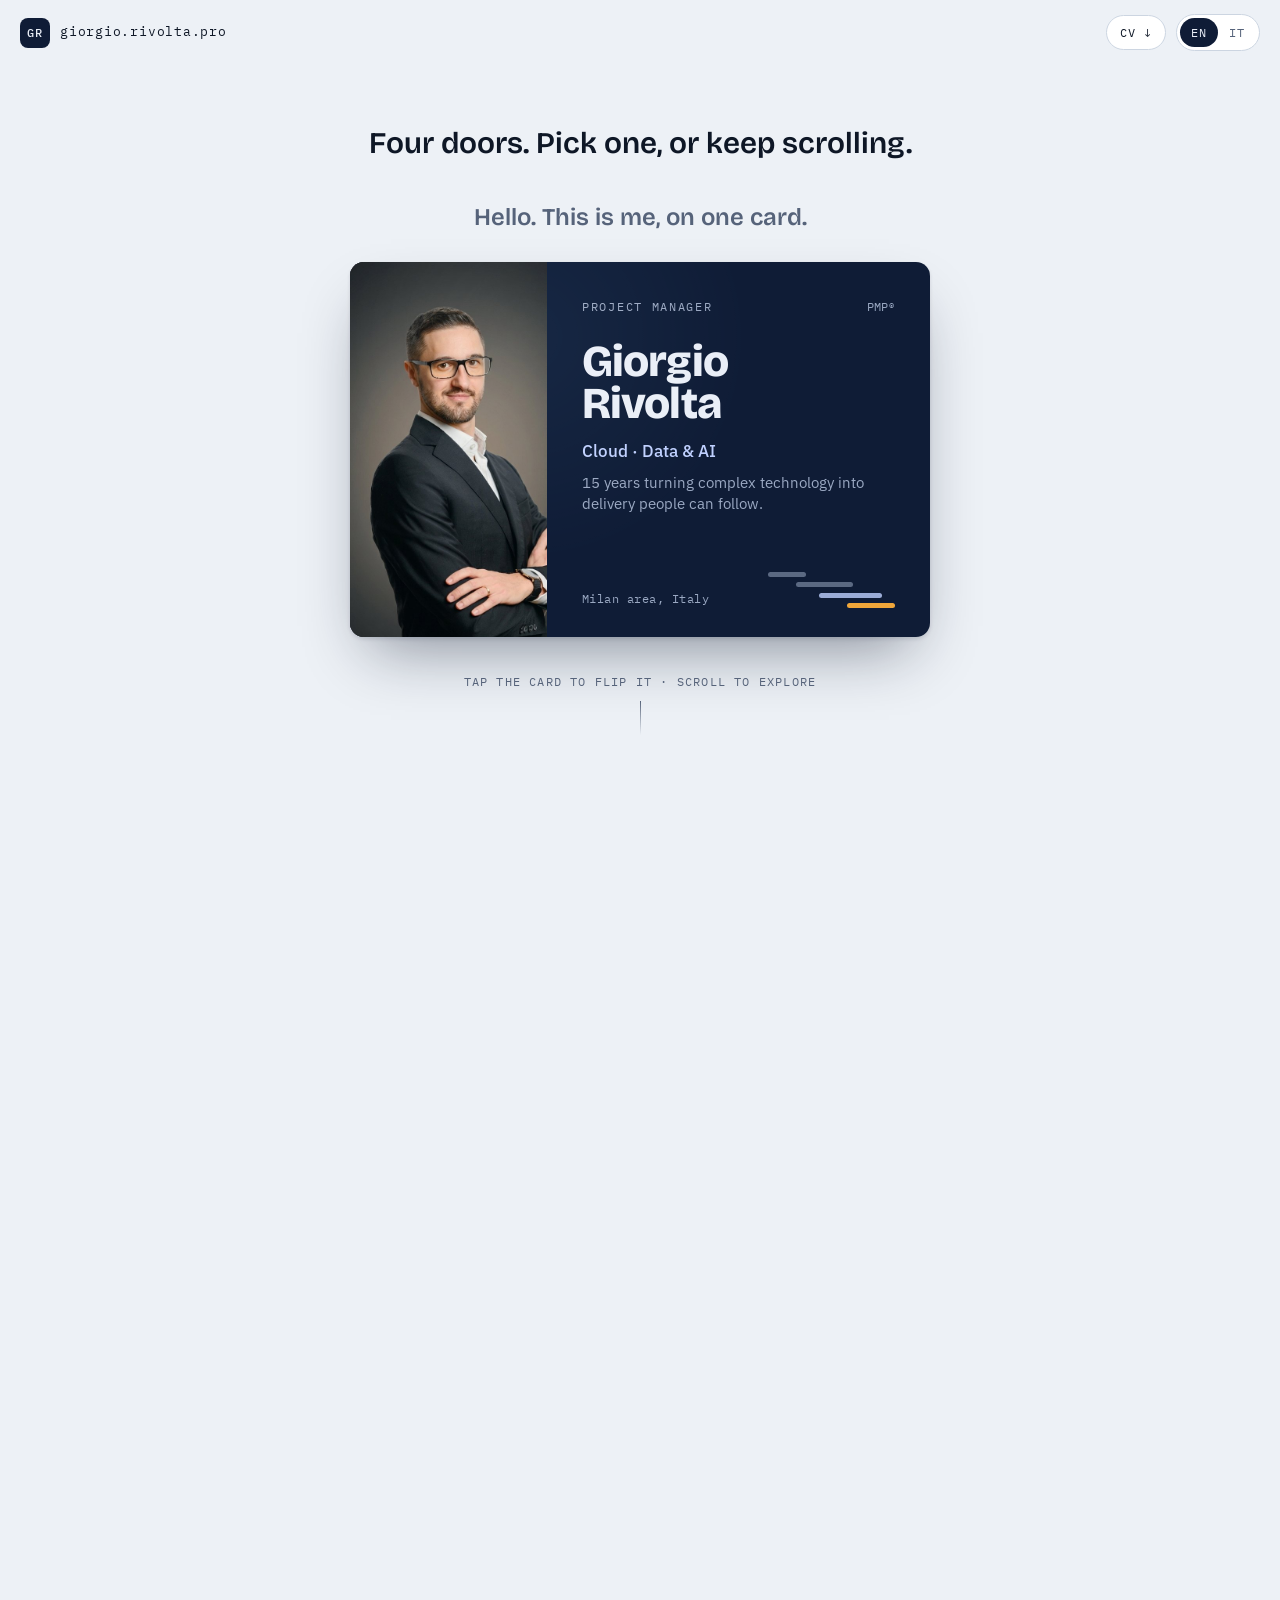
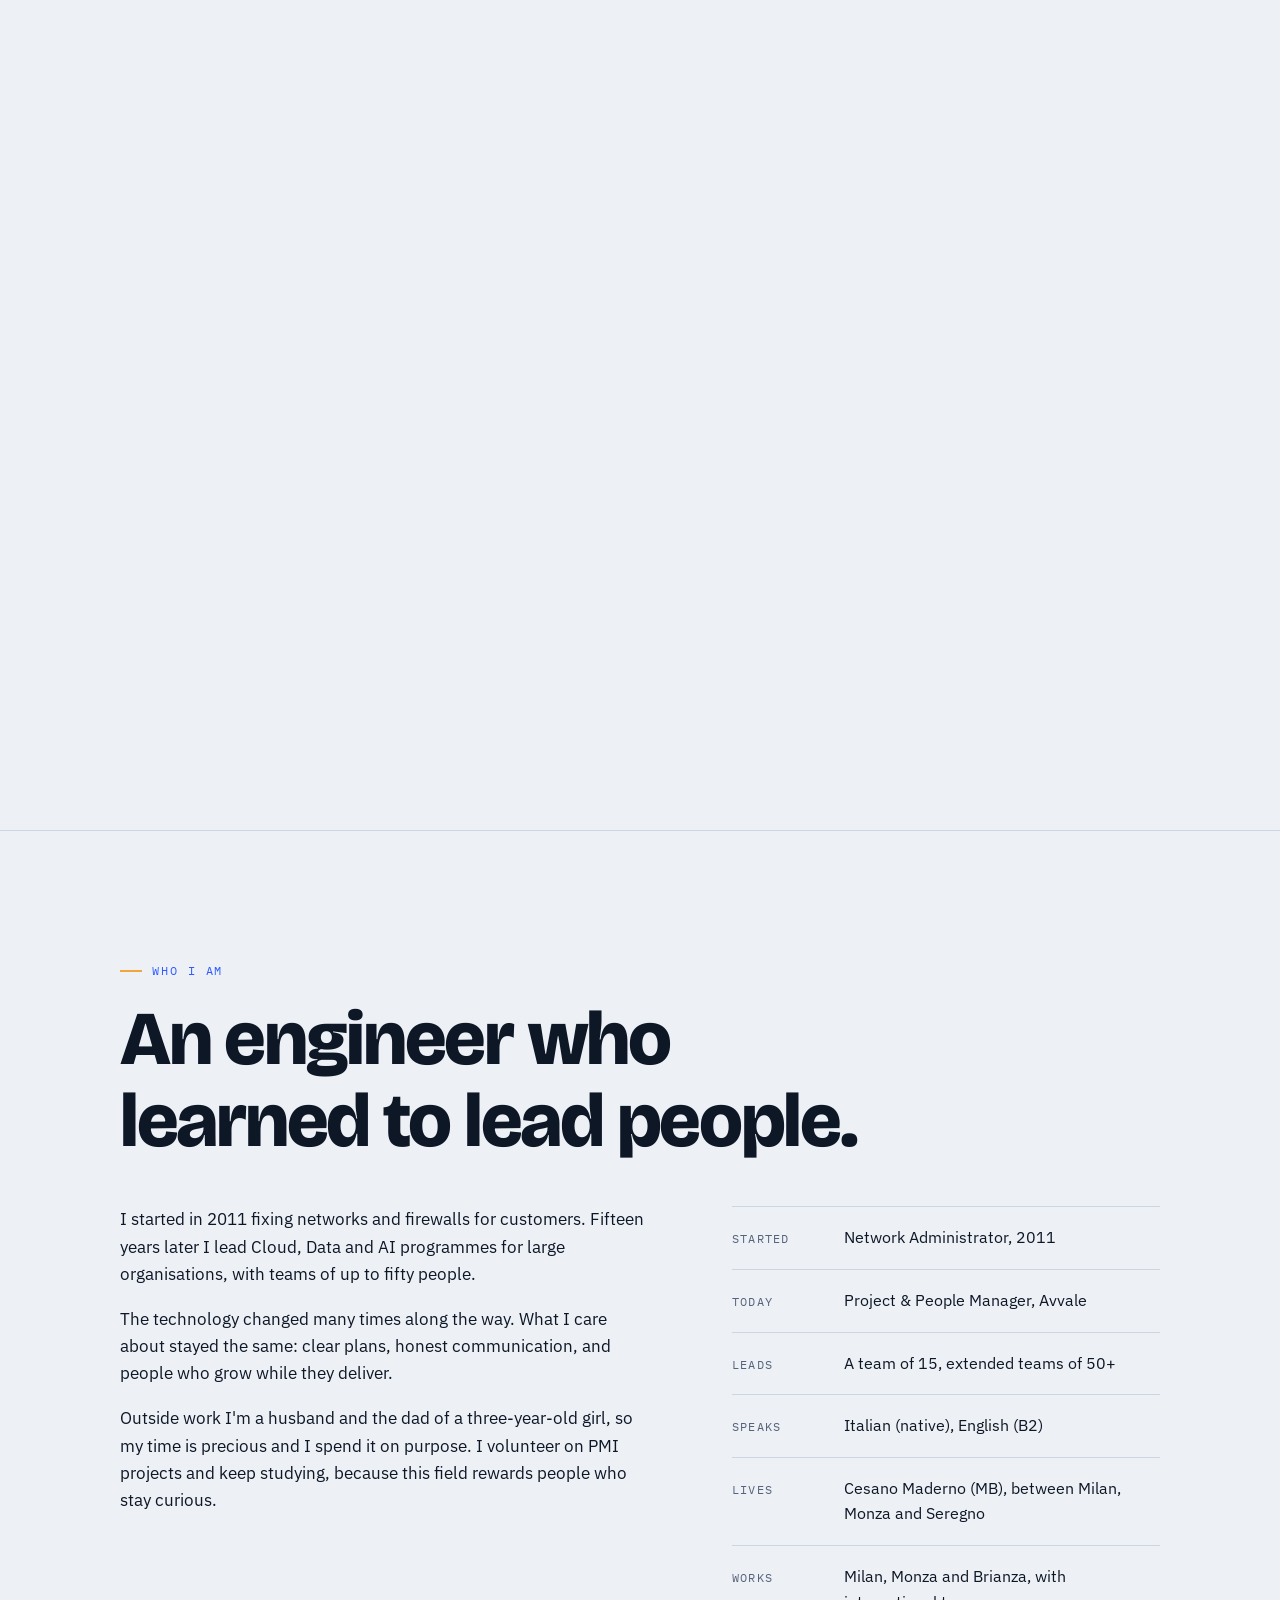
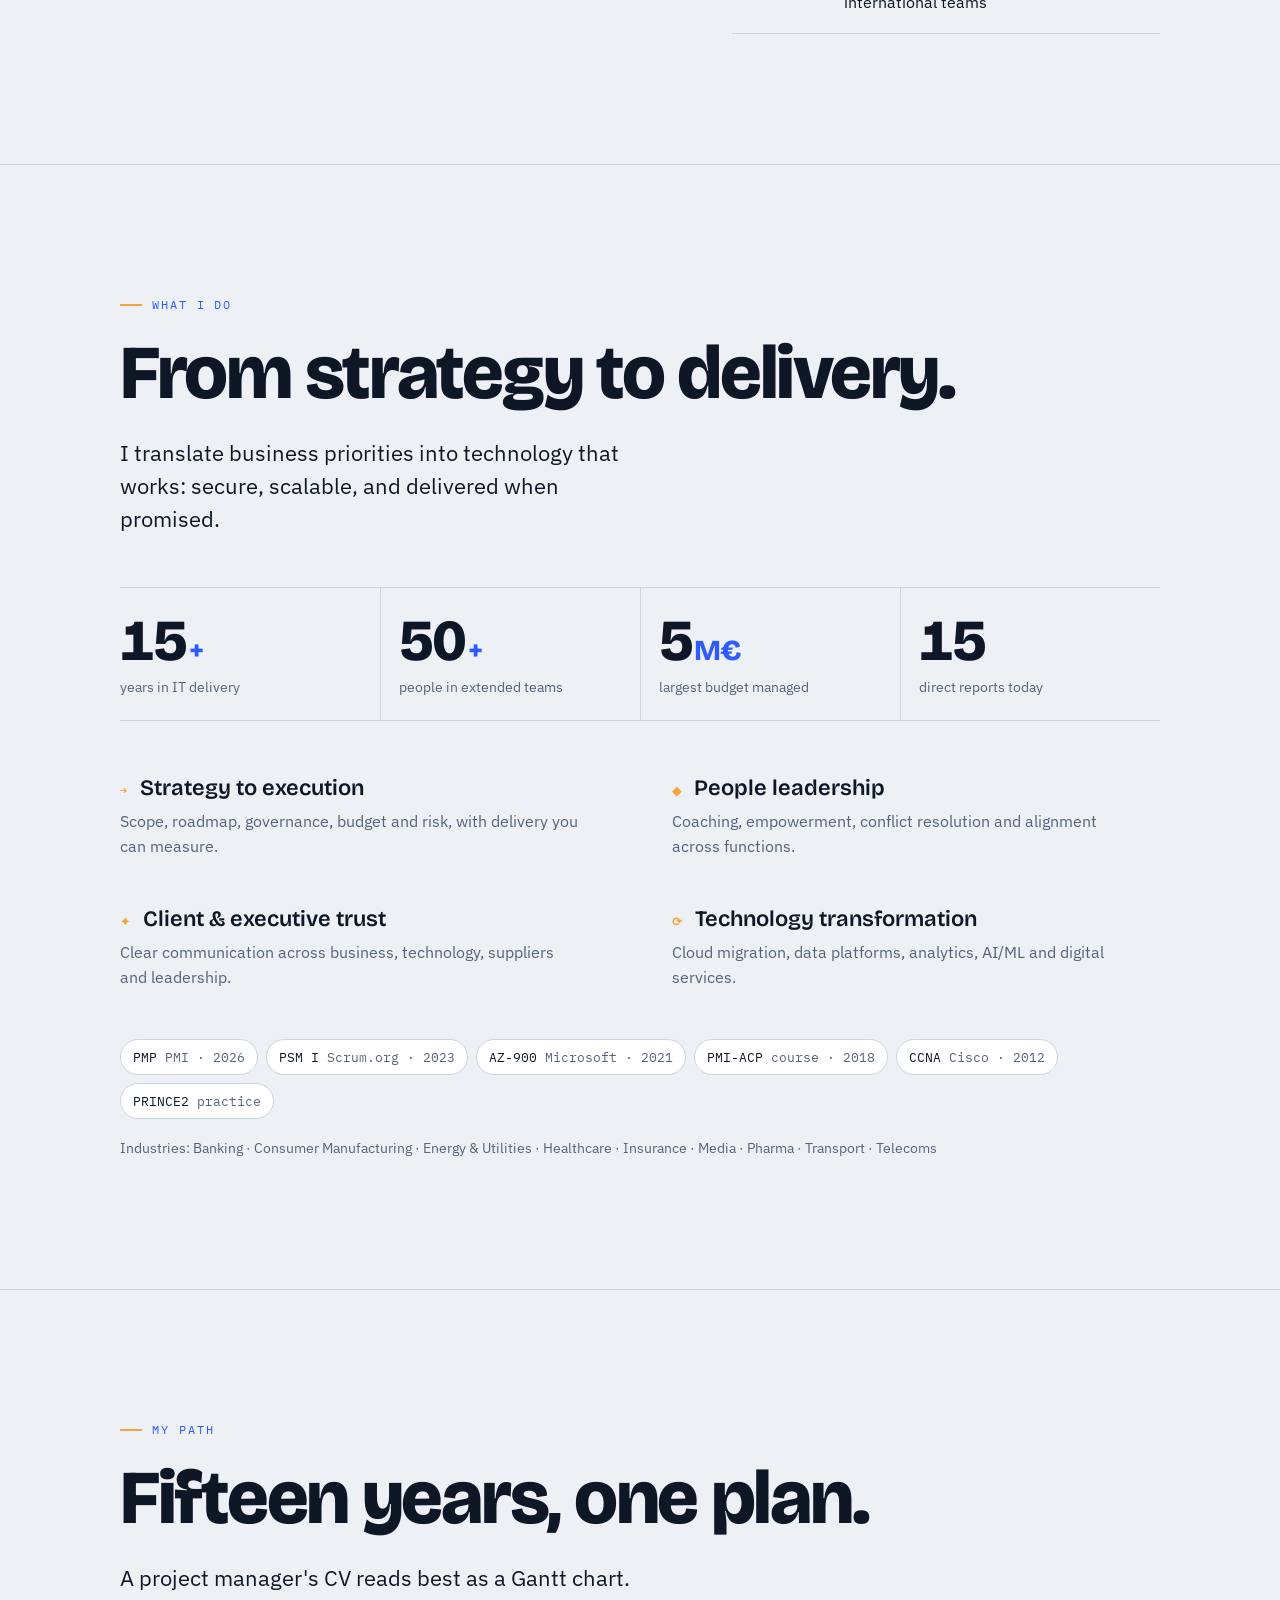
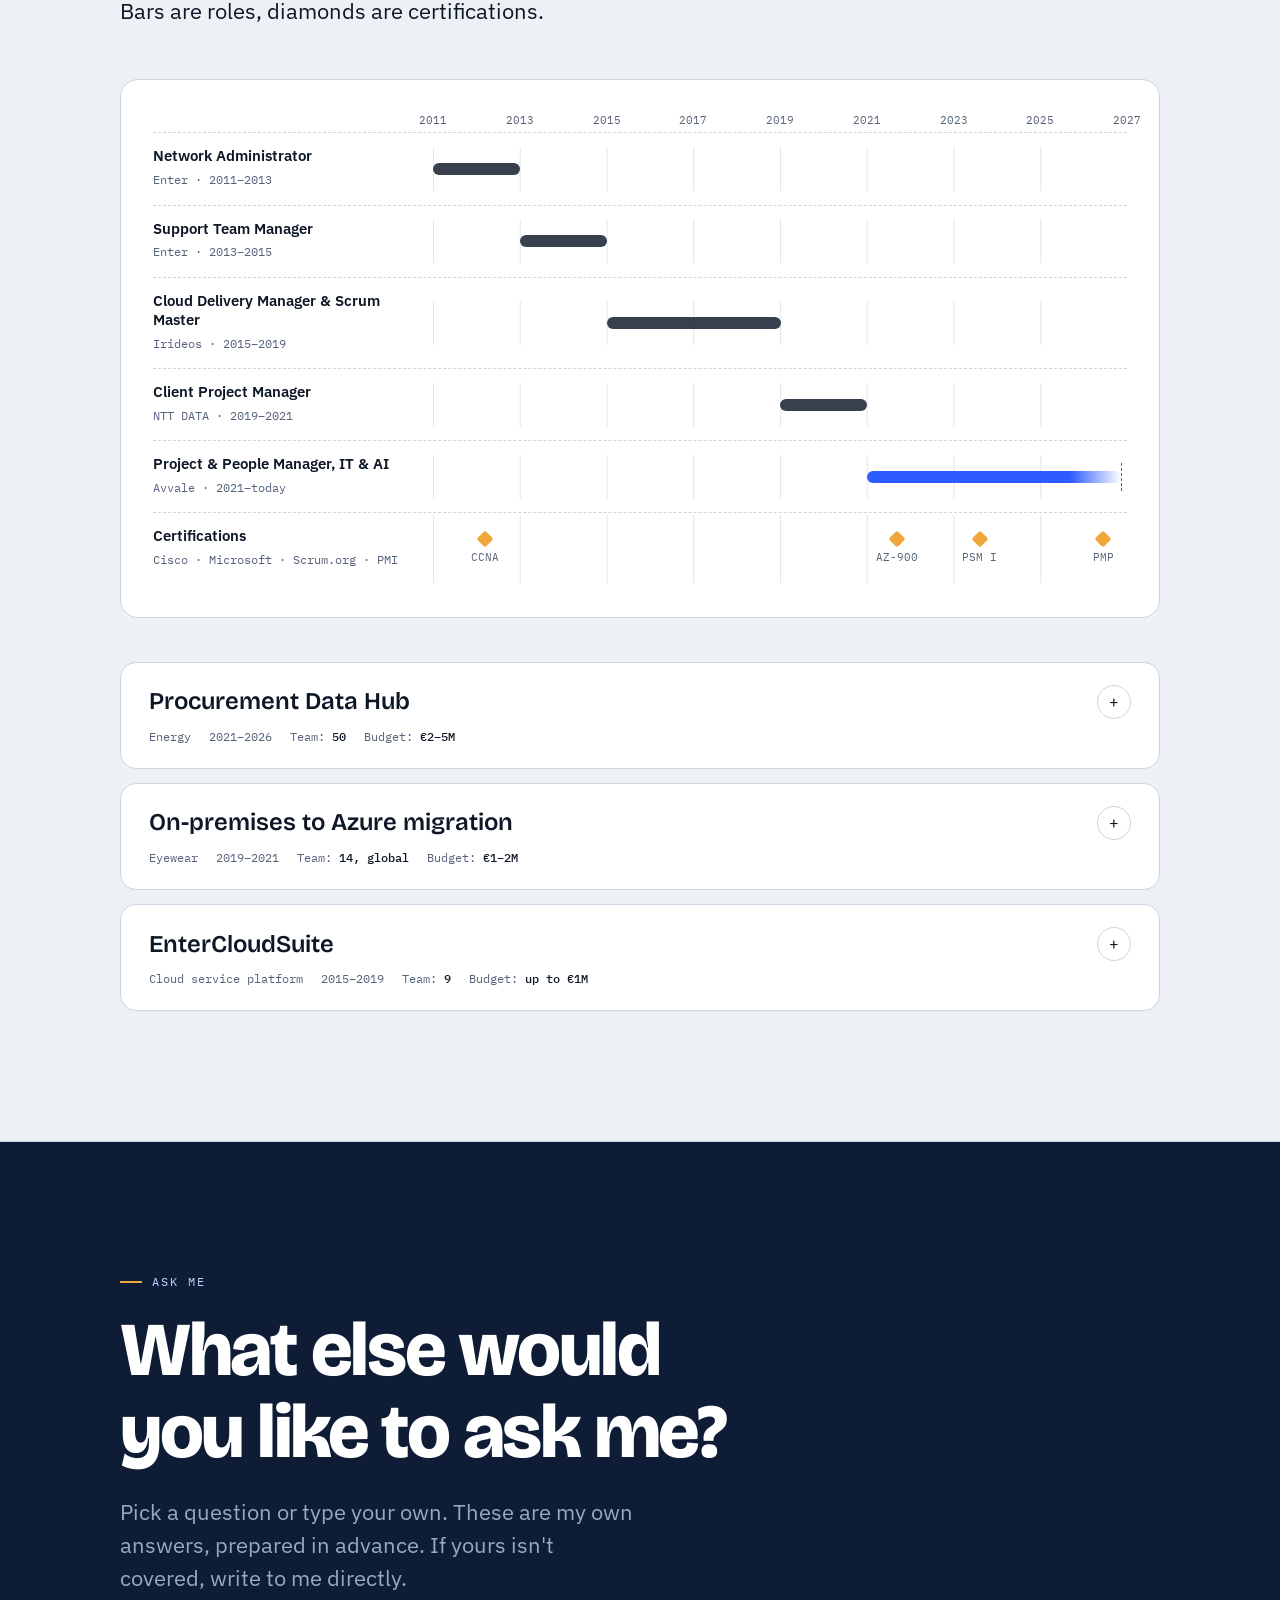
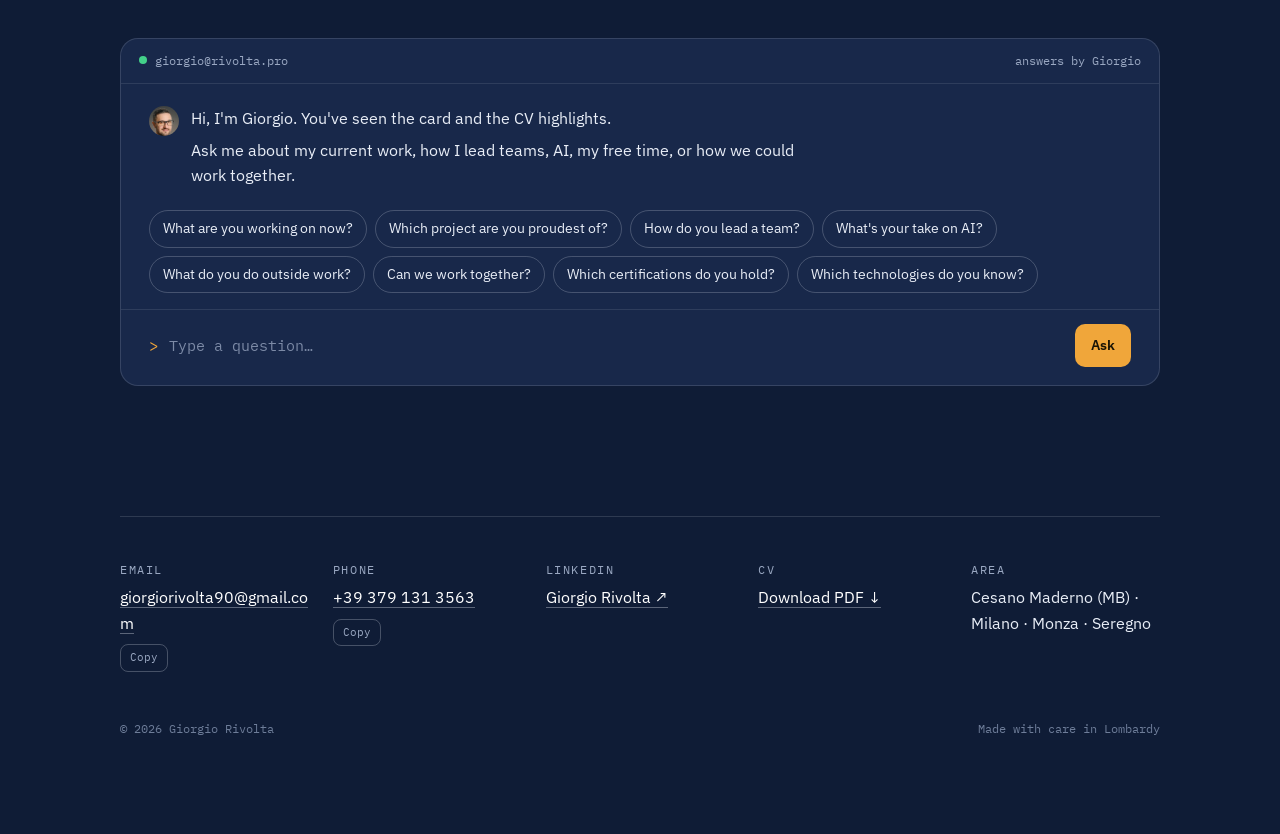
==== commit 612ee4be: "modifica del sito" ====
--- a/index.html
+++ b/index.html
@@ -8,6 +8,8 @@
 <meta name="theme-color" content="#0F1C36">
 <link rel="canonical" href="https://giorgio.rivolta.pro/">
 <link rel="icon" href="/favicon.ico" sizes="any">
+<link rel="icon" href="/icon-192.png" type="image/png" sizes="192x192">
+<link rel="apple-touch-icon" href="/apple-touch-icon.png">
 <link rel="alternate" hreflang="en" href="https://giorgio.rivolta.pro/">
 <link rel="alternate" hreflang="it" href="https://giorgio.rivolta.pro/it/">
 <link rel="alternate" hreflang="x-default" href="https://giorgio.rivolta.pro/">
@@ -18,10 +20,15 @@
 <meta property="og:site_name" content="Giorgio Rivolta">
 <meta property="og:title" content="Giorgio Rivolta | Project Manager PMP · Milano, Monza e Brianza">
 <meta property="og:description" content="PMP-certified Project Manager in Milan, Monza and Brianza. 15+ years turning complex Cloud, Data &amp; AI programmes into delivery people can follow.">
-<meta property="og:image" content="https://giorgio.rivolta.pro/images/giorgio-rivolta-profile.png">
+<meta property="og:image" content="https://giorgio.rivolta.pro/images/og-card.jpg">
+<meta property="og:image:type" content="image/jpeg">
+<meta property="og:image:width" content="1200">
+<meta property="og:image:height" content="630">
+<meta property="og:image:alt" content="Giorgio Rivolta, Project Manager PMP, business card">
 <meta property="og:locale" content="en_GB">
 <meta property="og:locale:alternate" content="it_IT">
 <meta name="twitter:card" content="summary_large_image">
+<meta name="twitter:image" content="https://giorgio.rivolta.pro/images/og-card.jpg">
 <script type="application/ld+json">
 {
   "@context": "https://schema.org",
@@ -34,7 +41,7 @@
   "jobTitle": "Project Manager",
   "description": "PMP-certified project manager with 15+ years leading IT, cloud, data analytics and AI programmes. Volunteer with PMI Northern Italy Chapter and Plasticfree.",
   "email": "mailto:giorgiorivolta90@gmail.com",
-  "image": "https://giorgio.rivolta.pro/images/giorgio-rivolta-profile.png",
+  "image": "https://giorgio.rivolta.pro/images/giorgio-rivolta.jpg",
   "sameAs": ["https://www.linkedin.com/in/giorgiorivolta/", "https://github.com/grivolta"],
   "worksFor": { "@type": "Organization", "name": "Avvale" },
   "address": { "@type": "PostalAddress", "addressLocality": "Cesano Maderno", "addressRegion": "MB", "postalCode": "20811", "addressCountry": "IT" },
